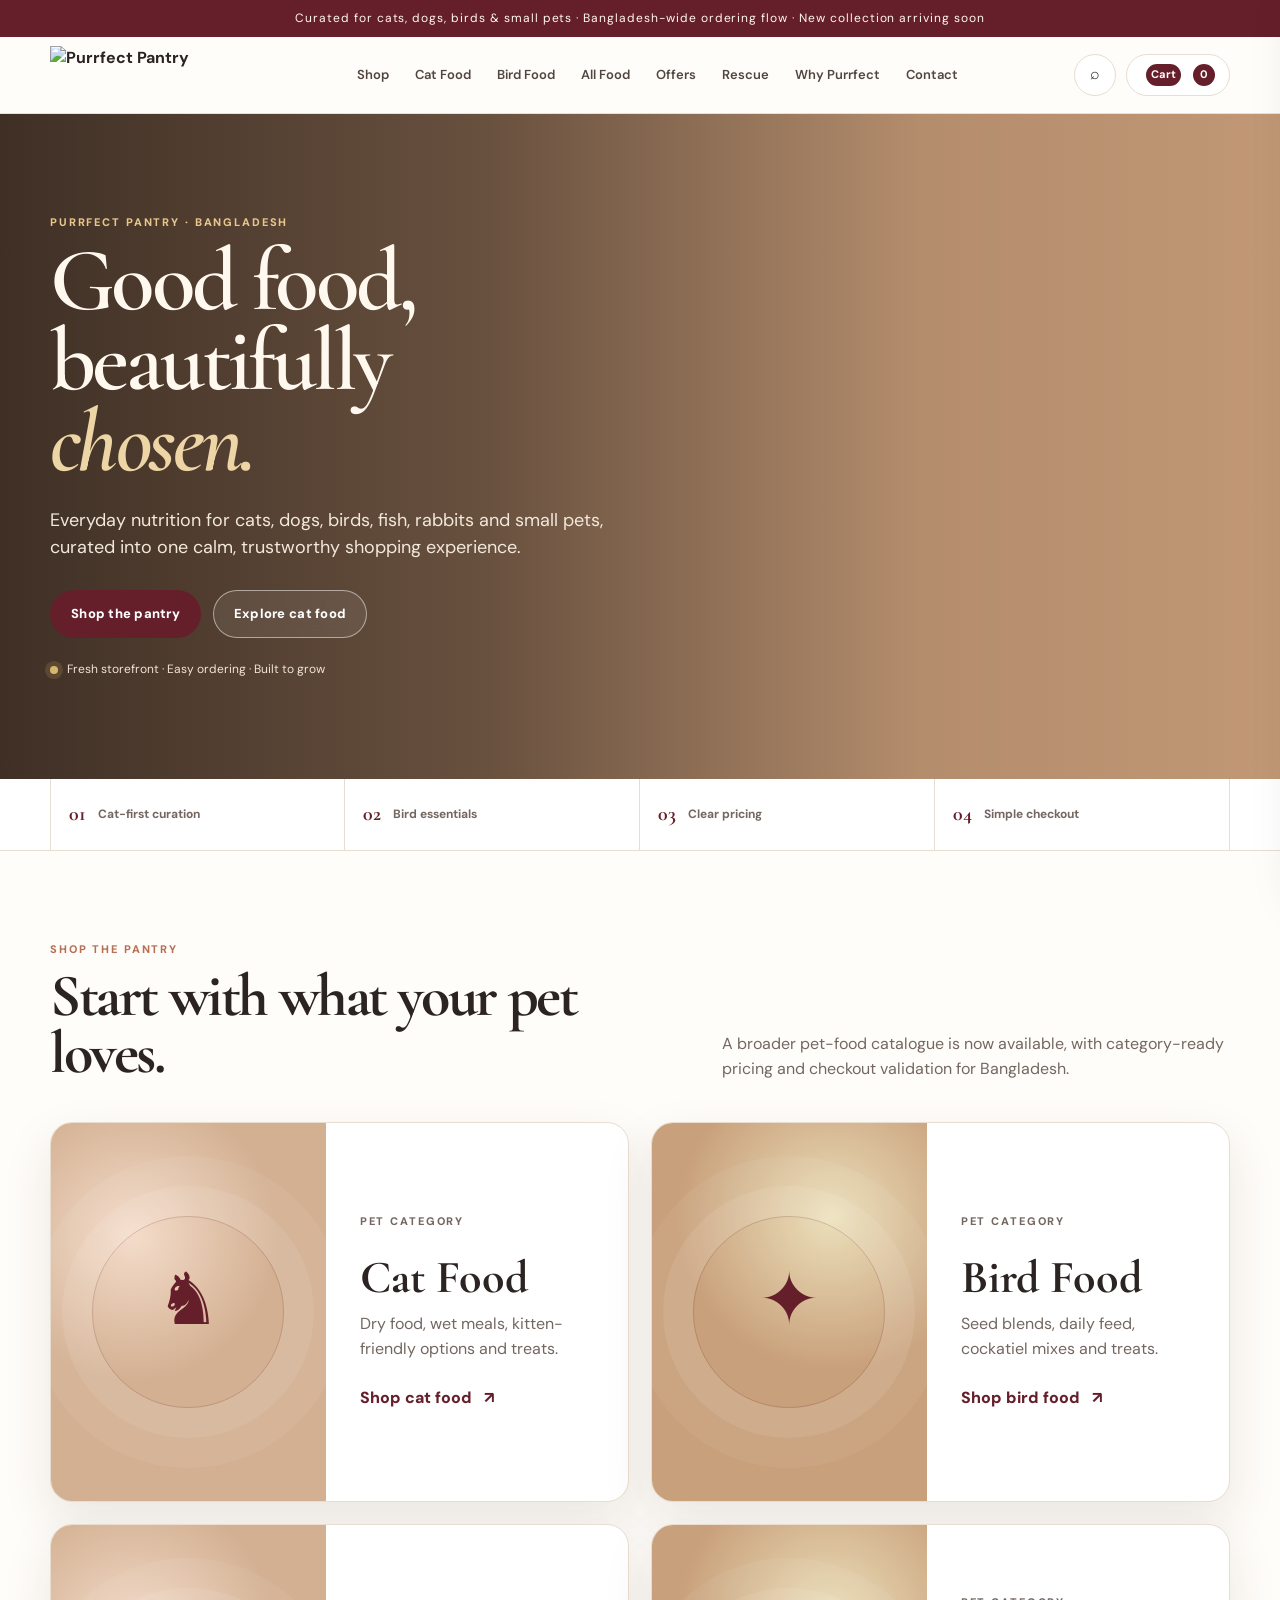
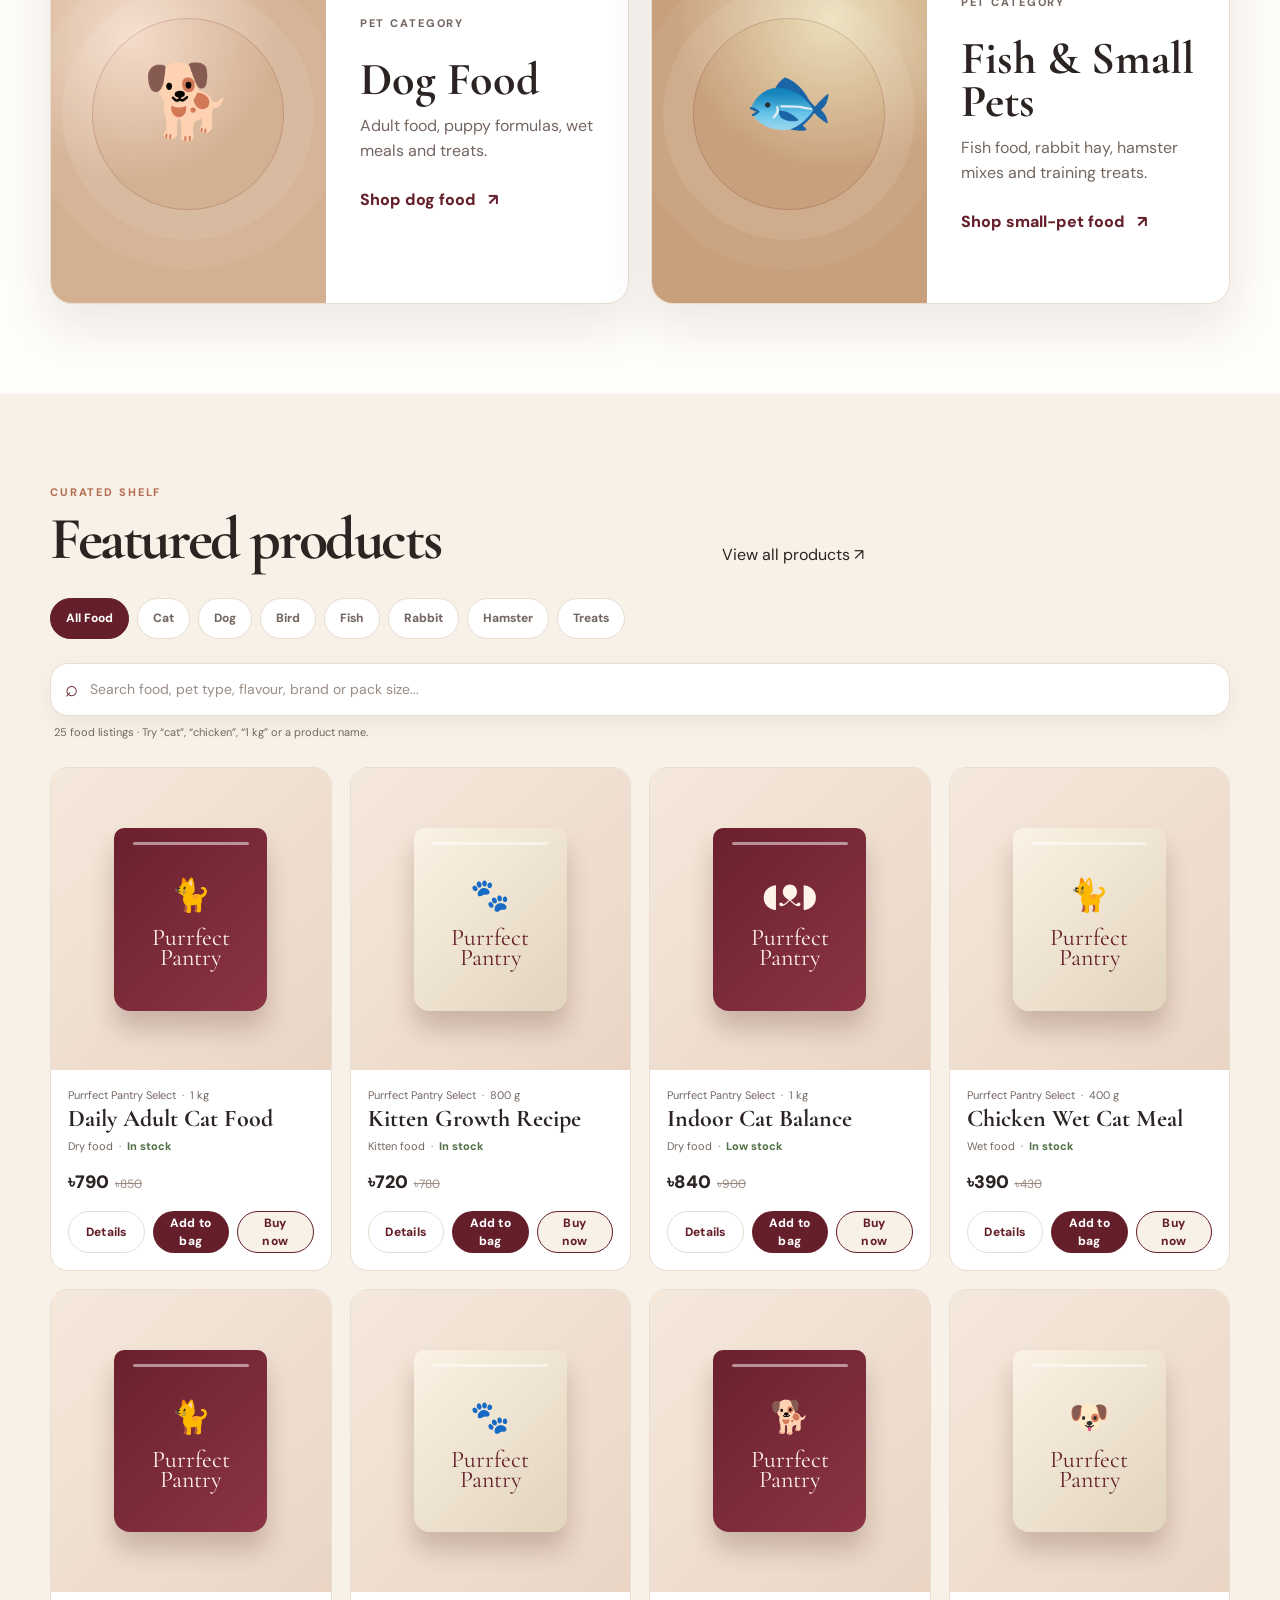
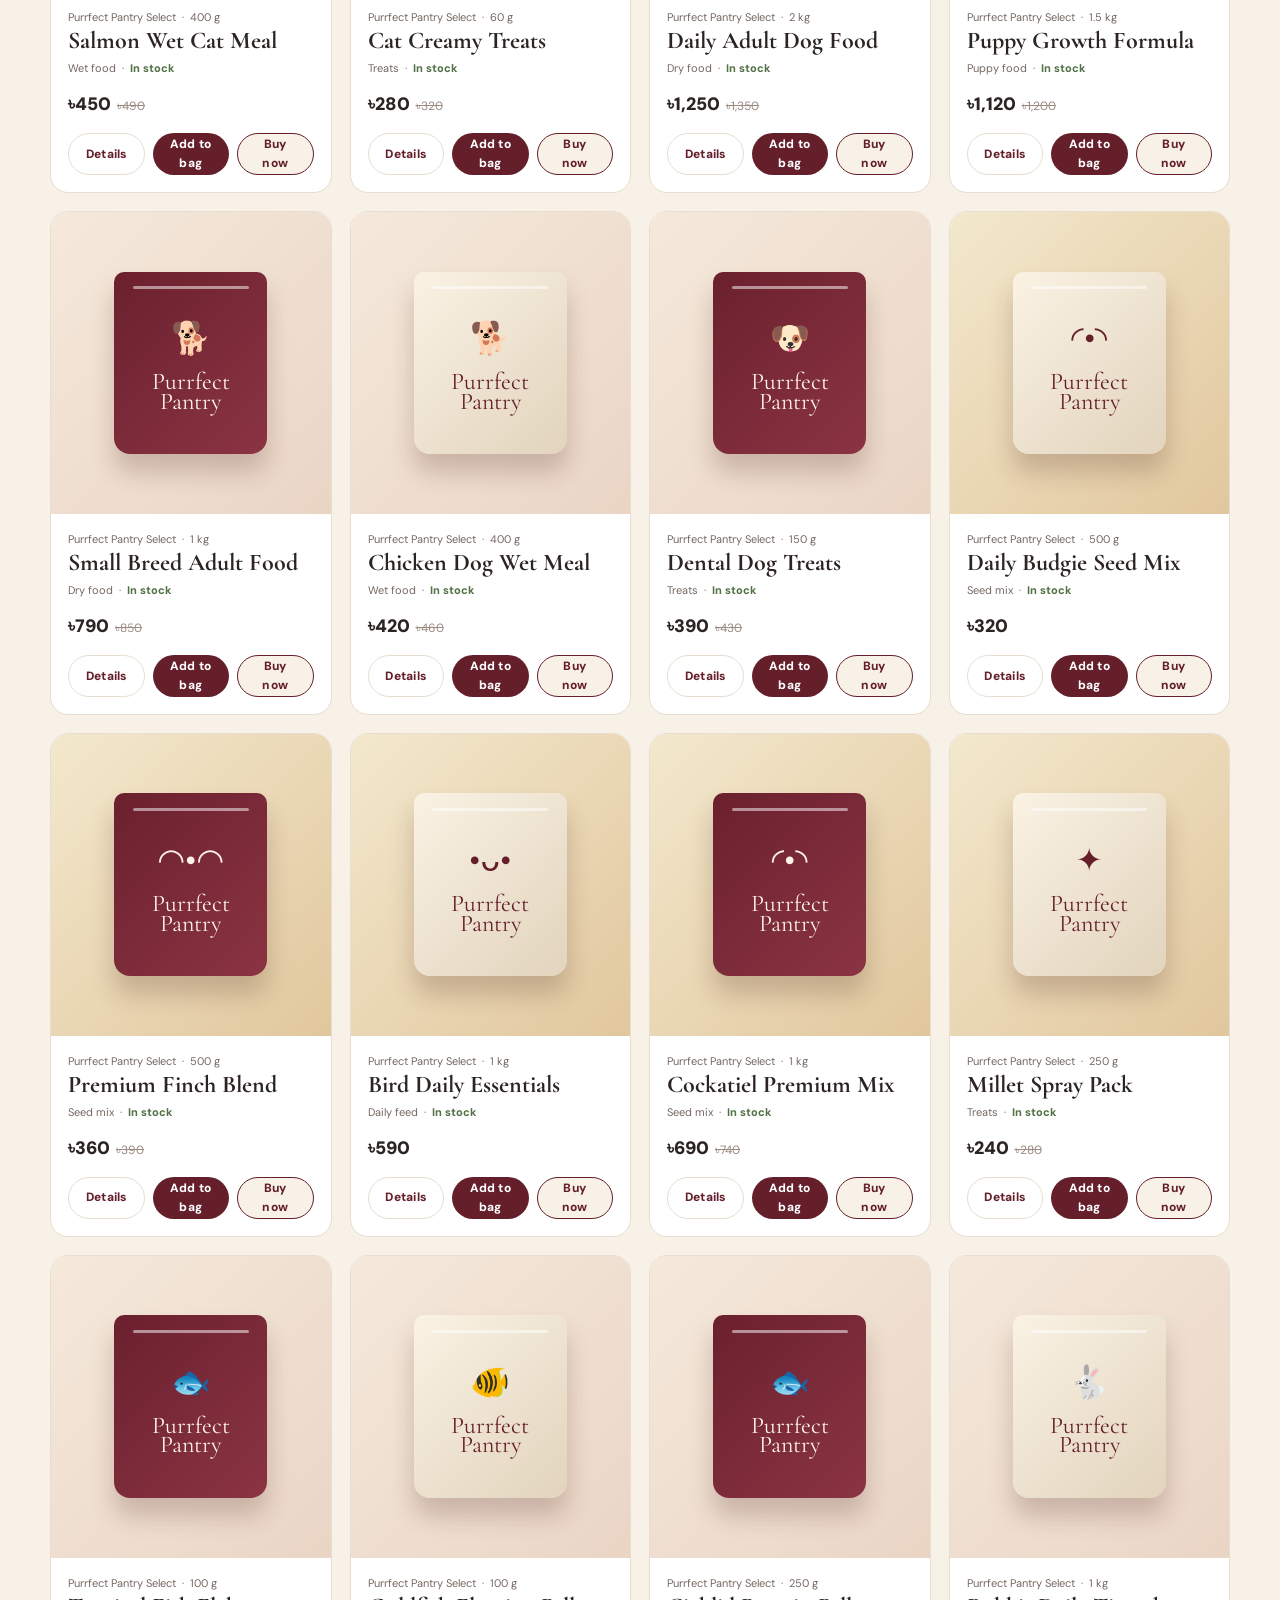
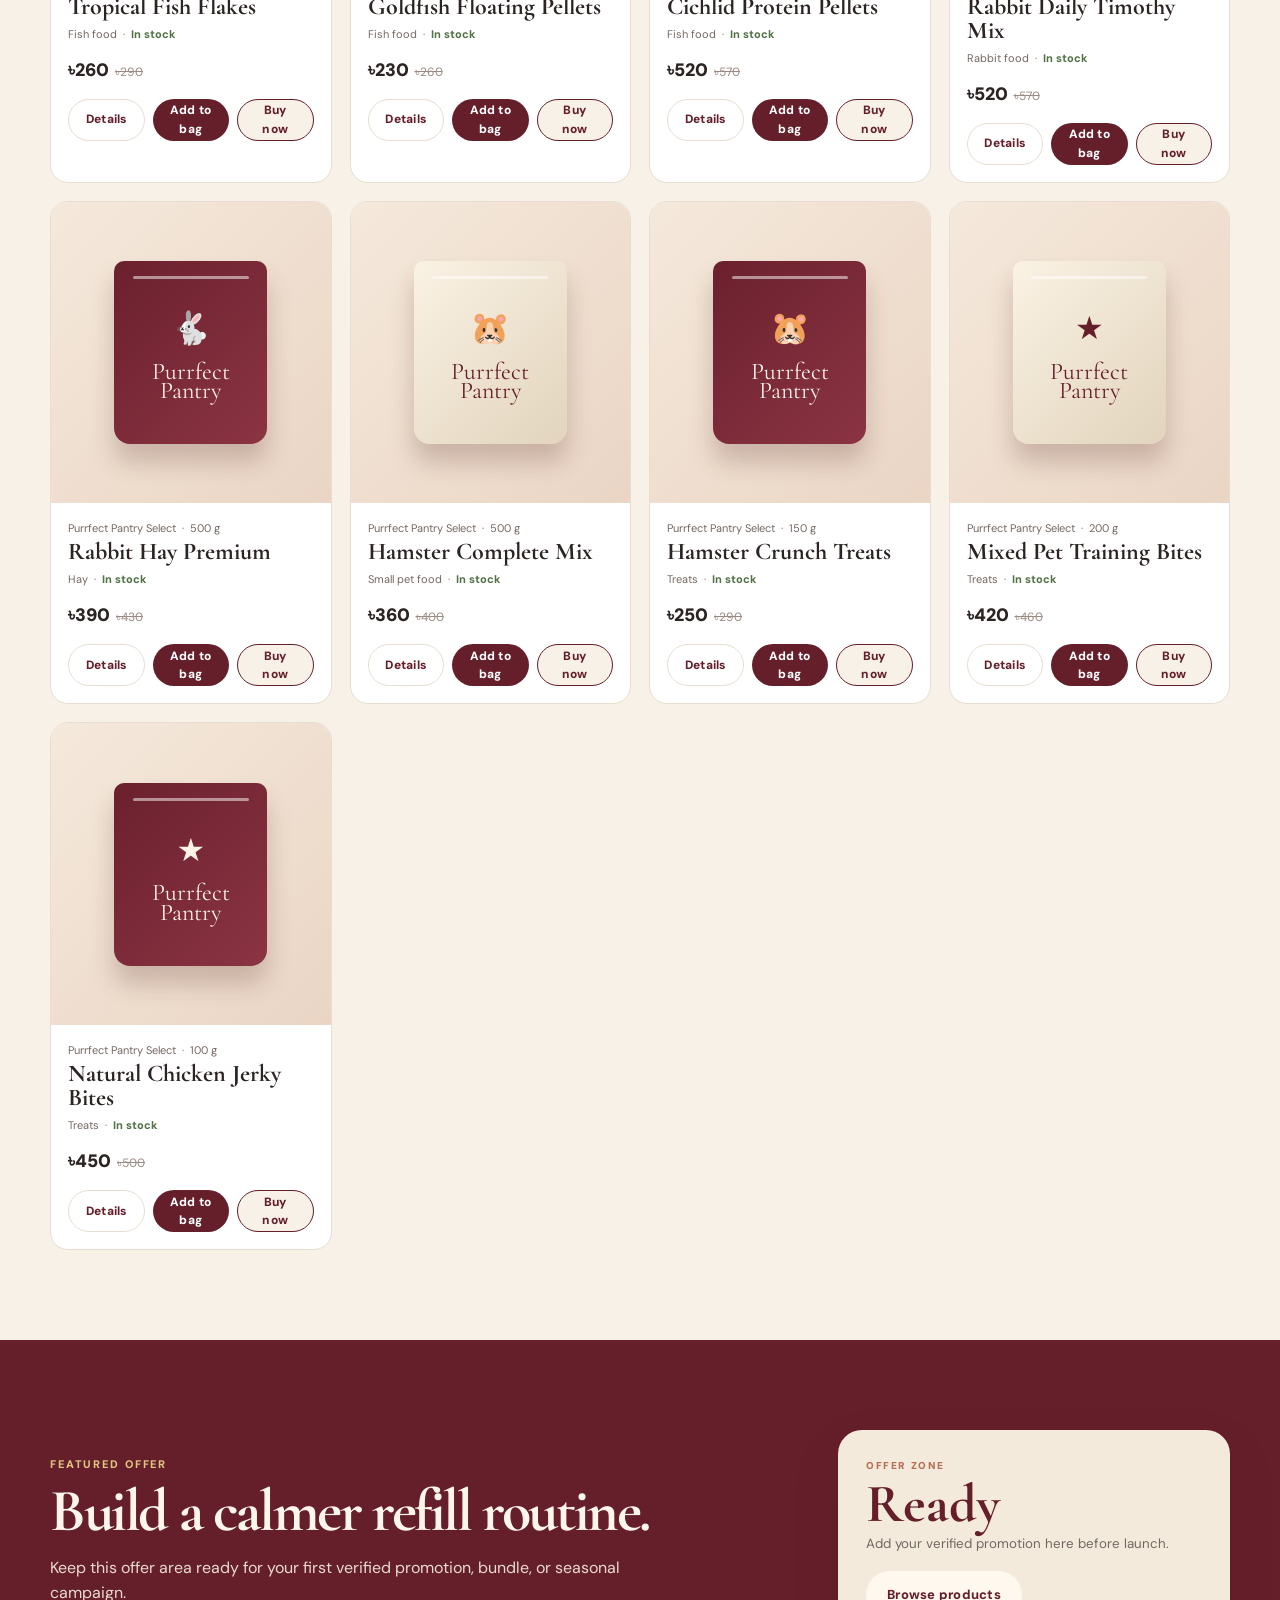
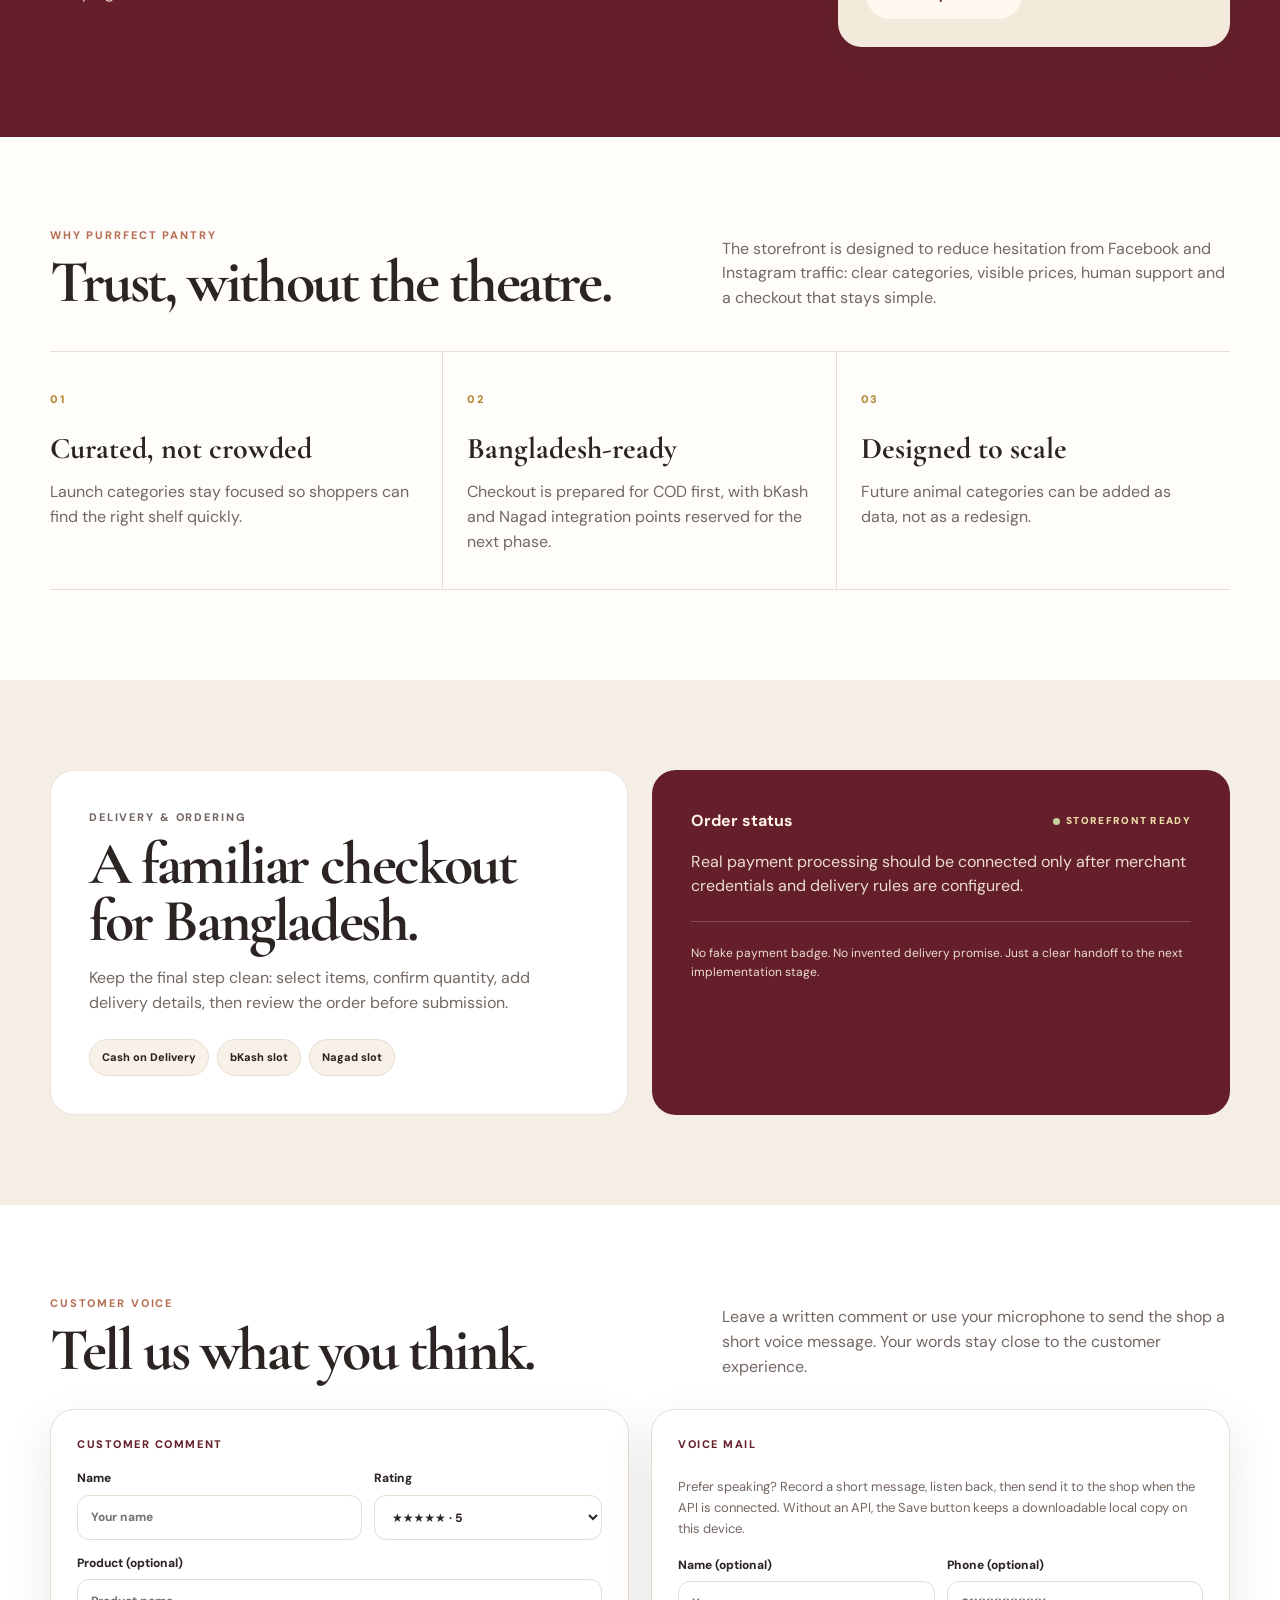
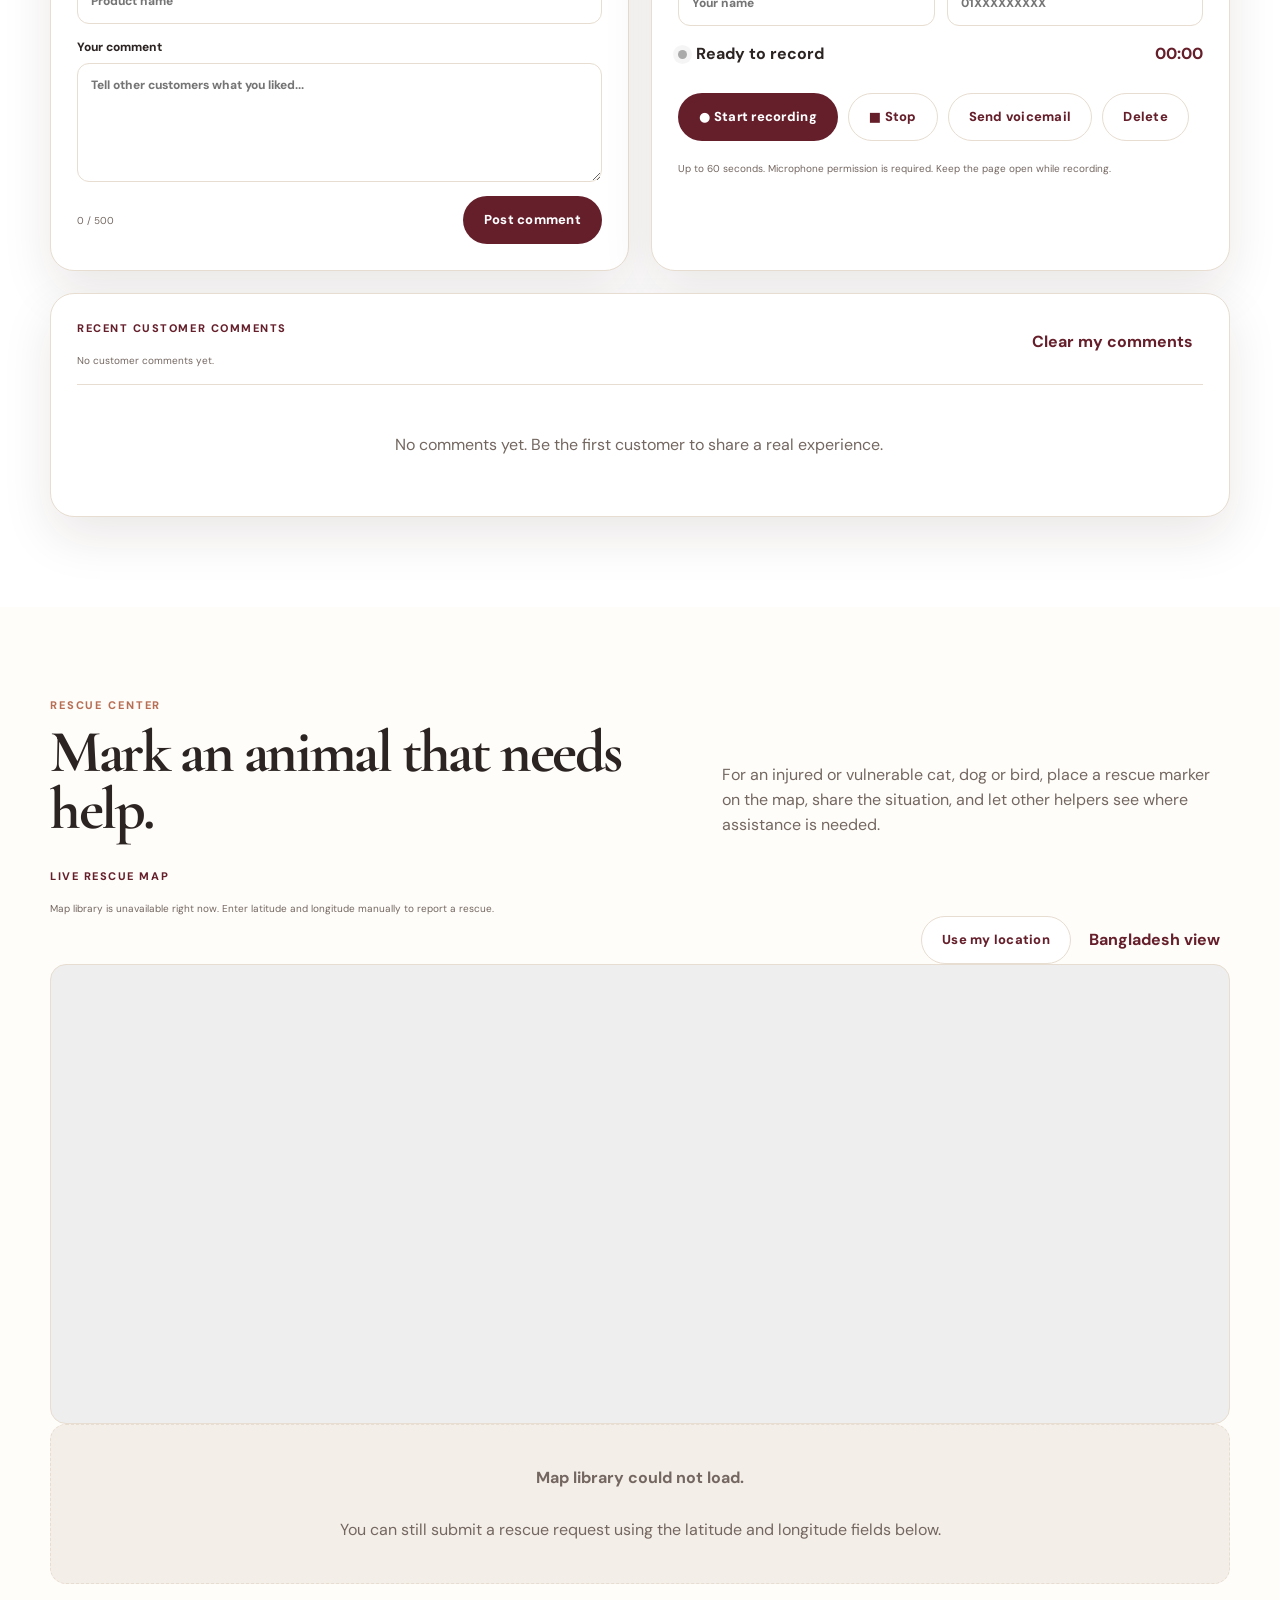
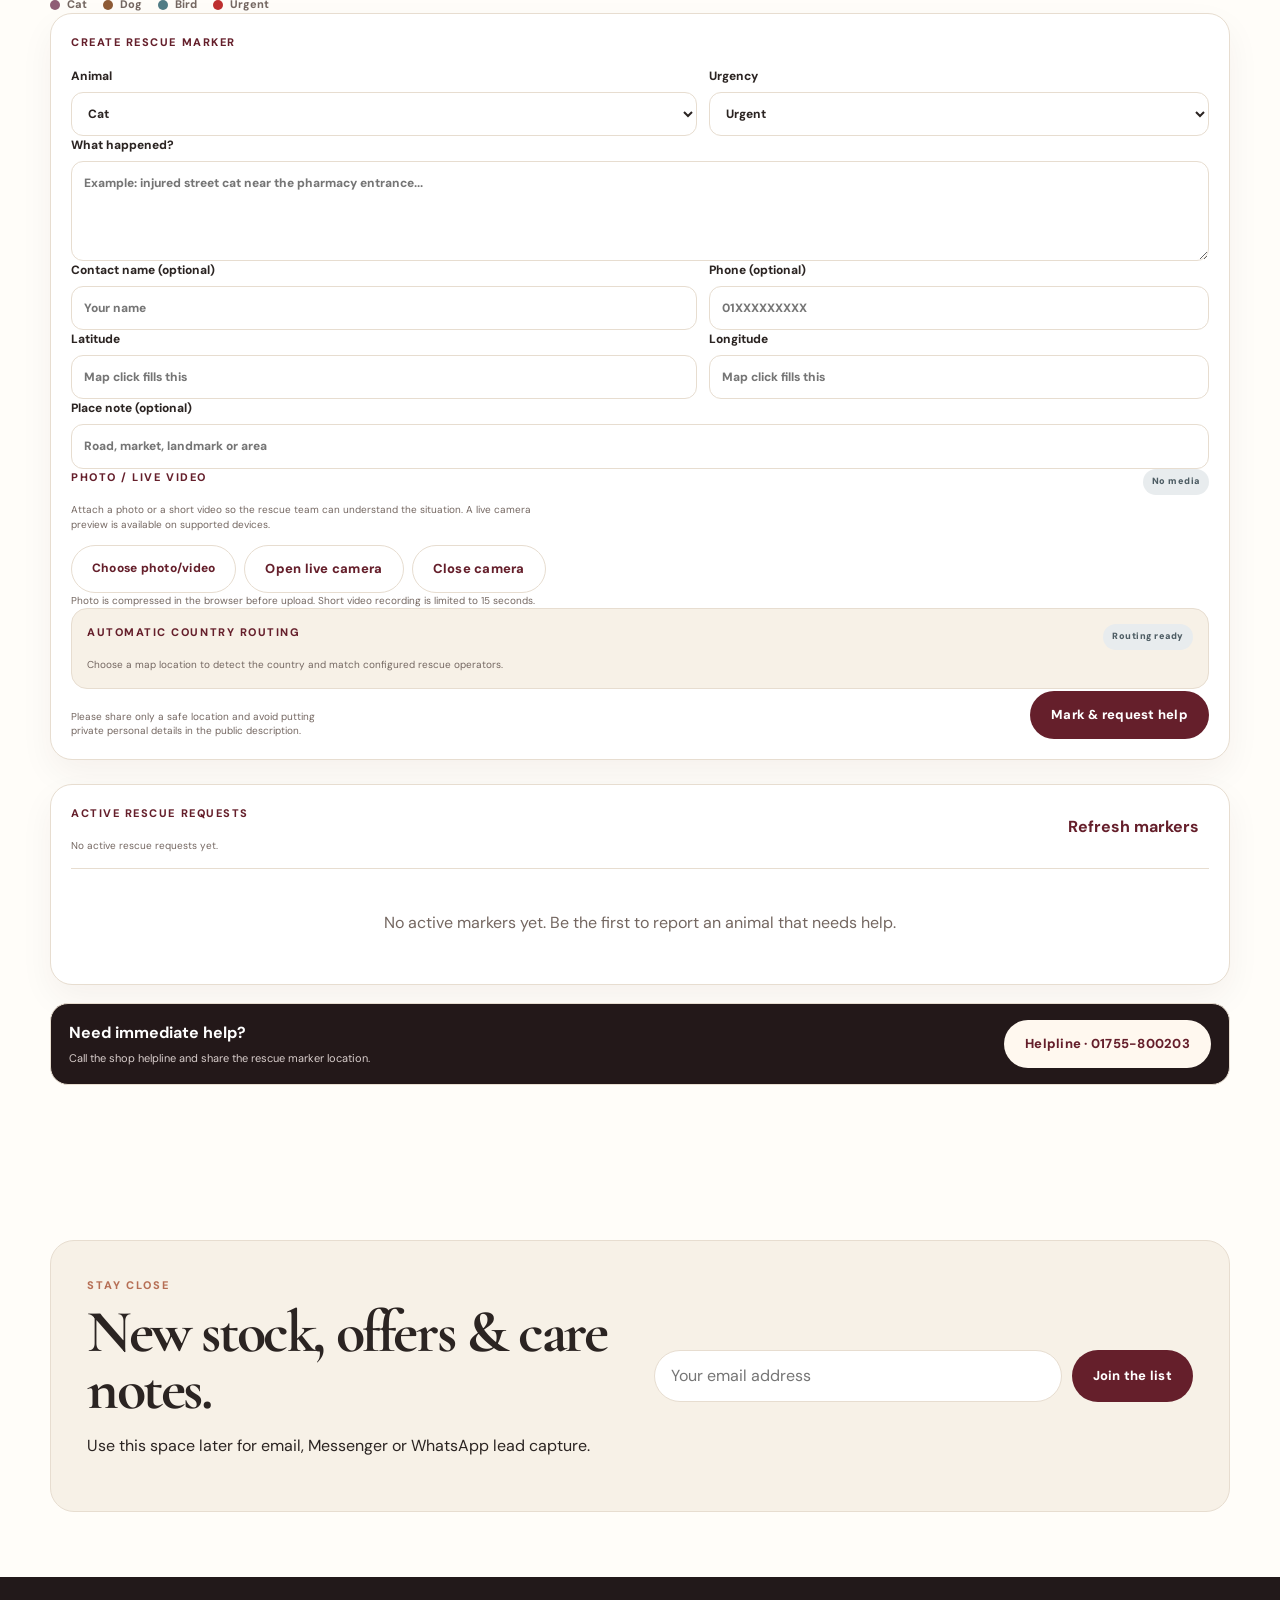
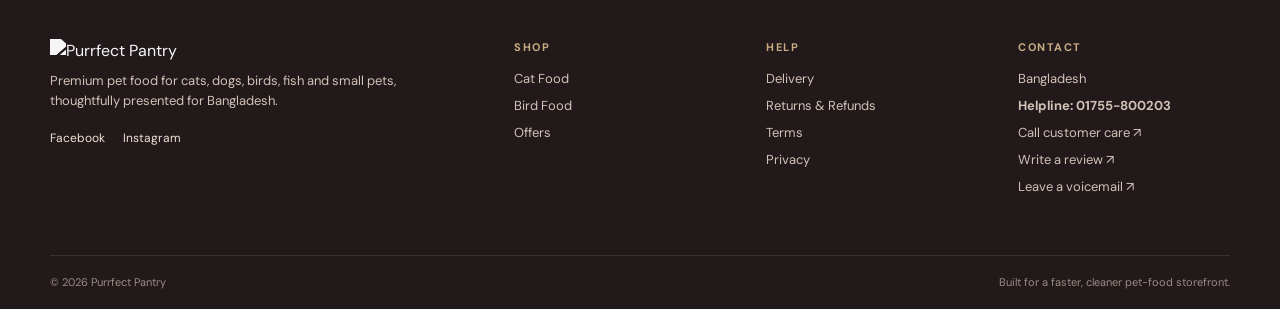
==== index.html @ 7f0b8997 "Add files via upload" ====
<!doctype html>
<html lang="en-BD">
<head>
  <meta charset="utf-8" />
  <meta name="viewport" content="width=device-width, initial-scale=1" />
  <meta name="theme-color" content="#651f2b" />
  <meta name="description" content="Purrfect Pantry is a Bangladesh-focused pet-food store for cats, dogs, birds, fish, rabbits and small pets, built for easy discovery, clear pricing and future product expansion." />
  <meta property="og:title" content="Purrfect Pantry | Premium Pet Food" />
  <meta property="og:description" content="Curated pet food for cats, dogs, birds, fish, rabbits and small pets with a refined, easy-to-shop experience." />
  <meta property="og:type" content="website" />
  <meta property="og:image" content="assets/og-cover.jpg" />
  <meta name="twitter:card" content="summary_large_image" />
  <title>Purrfect Pantry | Premium Pet Food Bangladesh</title>
  <link rel="icon" type="image/png" sizes="256x256" href="assets/logo-mark.png" />
  <link rel="apple-touch-icon" href="assets/logo-mark.png" />
  <link rel="manifest" href="site.webmanifest" />
  <link rel="preconnect" href="https://fonts.googleapis.com" />
  <link rel="preconnect" href="https://fonts.gstatic.com" crossorigin />
  <link href="https://fonts.googleapis.com/css2?family=Cormorant+Garamond:wght@500;600;700&family=DM+Sans:wght@400;500;600;700&display=swap" rel="stylesheet" />
  <link rel="stylesheet" href="styles.css" />
</head>
<body>
  <a class="skip-link" href="#main">Skip to content</a>
  <div class="announcement">Curated for cats, dogs, birds & small pets · Bangladesh-wide ordering flow · New collection arriving soon</div>

  <header class="site-header" id="top">
    <div class="container nav-wrap">
      <button class="icon-btn mobile-menu-btn" aria-label="Open menu" aria-expanded="false">☰</button>
      <a class="brand" href="#top" aria-label="Purrfect Pantry home">
        <picture class="brand-logo">
          <source media="(max-width:720px)" srcset="assets/logo-mark.png" />
          <img src="assets/logo.png" alt="Purrfect Pantry" loading="eager" decoding="async" />
        </picture>
      </a>
      <nav class="main-nav" aria-label="Primary navigation">
        <a href="#shop">Shop</a>
        <a href="#cats">Cat Food</a>
        <a href="#birds">Bird Food</a>
        <a href="#shop">All Food</a>
        <a href="#offers">Offers</a>
        <a href="#rescue">Rescue</a>
        <a href="#why">Why Purrfect</a>
        <a href="#contact">Contact</a>
      </nav>
      <div class="nav-actions">
        <button class="icon-btn" id="searchToggle" type="button" aria-label="Search products">⌕</button>
        <button class="cart-btn" id="cartOpen" type="button" aria-label="Open shopping cart"><span class="cart-label">Cart</span><span id="cartCount" aria-label="Items in cart">0</span></button>
      </div>
    </div>
    <div class="mobile-nav" id="mobileNav" hidden>
      <a href="#shop">Shop</a><a href="#cats">Cat Food</a><a href="#birds">Bird Food</a><a href="#offers">Offers</a><a href="#rescue">Rescue</a><a href="#why">Why Purrfect</a><a href="#contact">Contact</a>
    </div>
    <div class="searchbar" id="searchBar" hidden>
      <div class="container searchbar-inner">
        <input id="searchInput" type="search" placeholder="Search food, brand, weight..." autocomplete="off" />
        <button class="text-btn" id="searchClose">Close</button>
      </div>
    </div>
  </header>

  <main id="main">
    <section class="hero">
      <div class="hero-media" role="img" aria-label="Premium Mediterranean-inspired setting with a cat and bird beside pet food bowls"></div>
      <div class="hero-overlay"></div>
      <div class="container hero-content">
        <p class="eyebrow">Purrfect Pantry · Bangladesh</p>
        <h1>Good food, beautifully<br /><em>chosen.</em></h1>
        <p class="hero-copy">Everyday nutrition for cats, dogs, birds, fish, rabbits and small pets, curated into one calm, trustworthy shopping experience.</p>
        <div class="hero-ctas">
          <a class="btn btn-primary" href="#shop">Shop the pantry</a>
          <a class="btn btn-ghost" href="#cats">Explore cat food</a>
        </div>
        <div class="hero-note"><span class="status-dot"></span> Fresh storefront · Easy ordering · Built to grow</div>
      </div>
    </section>

    <section class="trust-strip">
      <div class="container trust-grid">
        <div><strong>01</strong><span>Cat-first curation</span></div>
        <div><strong>02</strong><span>Bird essentials</span></div>
        <div><strong>03</strong><span>Clear pricing</span></div>
        <div><strong>04</strong><span>Simple checkout</span></div>
      </div>
    </section>

    <section class="section" id="shop">
      <div class="container">
        <div class="section-head">
          <div><p class="eyebrow">Shop the pantry</p><h2>Start with what your pet loves.</h2></div>
          <p class="section-intro">A broader pet-food catalogue is now available, with category-ready pricing and checkout validation for Bangladesh.</p>
        </div>
        <div class="category-grid">
          <article class="category-card cat-card" id="cats">
            <div class="category-art" aria-hidden="true"><span class="art-cat">♞</span></div>
            <div class="category-body"><p class="eyebrow">Pet category</p><h3>Cat Food</h3><p>Dry food, wet meals, kitten-friendly options and treats.</p><button class="arrow-btn filter-cat" data-category="cat">Shop cat food <span>↗</span></button></div>
          </article>
          <article class="category-card bird-card" id="birds">
            <div class="category-art" aria-hidden="true"><span class="art-bird">✦</span></div>
            <div class="category-body"><p class="eyebrow">Pet category</p><h3>Bird Food</h3><p>Seed blends, daily feed, cockatiel mixes and treats.</p><button class="arrow-btn filter-bird" data-category="bird">Shop bird food <span>↗</span></button></div>
          </article>
          <article class="category-card cat-card">
            <div class="category-art" aria-hidden="true"><span class="art-cat">🐕</span></div>
            <div class="category-body"><p class="eyebrow">Pet category</p><h3>Dog Food</h3><p>Adult food, puppy formulas, wet meals and treats.</p><button class="arrow-btn filter-dog">Shop dog food <span>↗</span></button></div>
          </article>
          <article class="category-card bird-card">
            <div class="category-art" aria-hidden="true"><span class="art-bird">🐟</span></div>
            <div class="category-body"><p class="eyebrow">Pet category</p><h3>Fish & Small Pets</h3><p>Fish food, rabbit hay, hamster mixes and training treats.</p><button class="arrow-btn filter-small">Shop small-pet food <span>↗</span></button></div>
          </article>
        </div>
      </div>
    </section>

    <section class="section soft" id="featured">
      <div class="container">
        <div class="section-head compact">
          <div><p class="eyebrow">Curated shelf</p><h2>Featured products</h2></div>
          <a class="text-link" href="#all-products">View all products ↗</a>
        </div>
        <div class="filter-row" id="all-products">
          <button class="filter active" data-filter="all">All Food</button><button class="filter" data-filter="cat">Cat</button><button class="filter" data-filter="dog">Dog</button><button class="filter" data-filter="bird">Bird</button><button class="filter" data-filter="fish">Fish</button><button class="filter" data-filter="rabbit">Rabbit</button><button class="filter" data-filter="hamster">Hamster</button><button class="filter" data-filter="treats">Treats</button>
        </div>
        <div class="catalog-search" role="search" aria-label="Search the food catalogue">
          <label class="catalog-search-box" for="catalogSearchInput">
            <span aria-hidden="true">⌕</span>
            <input id="catalogSearchInput" type="search" placeholder="Search food, pet type, flavour, brand or pack size..." autocomplete="off" aria-controls="productGrid" />
            <button type="button" class="catalog-search-clear" id="catalogSearchClear" aria-label="Clear search" hidden>×</button>
          </label>
          <span class="catalog-search-hint" id="catalogSearchHint">25 food listings · Try “cat”, “chicken”, “1 kg” or a product name.</span>
        </div>
        <div class="product-grid" id="productGrid" aria-live="polite"></div>
        <div class="empty-state" id="emptyState" hidden>No products match that search yet.</div>
      </div>
    </section>

    <section class="section offer" id="offers">
      <div class="container offer-inner">
        <div><p class="eyebrow">Featured offer</p><h2>Build a calmer refill routine.</h2><p>Keep this offer area ready for your first verified promotion, bundle, or seasonal campaign.</p></div>
        <div class="offer-card"><span>Offer zone</span><strong>Ready</strong><small>Add your verified promotion here before launch.</small><a href="#shop" class="btn btn-secondary">Browse products</a></div>
      </div>
    </section>

    <section class="section" id="why">
      <div class="container">
        <div class="section-head"><div><p class="eyebrow">Why Purrfect Pantry</p><h2>Trust, without the theatre.</h2></div><p class="section-intro">The storefront is designed to reduce hesitation from Facebook and Instagram traffic: clear categories, visible prices, human support and a checkout that stays simple.</p></div>
        <div class="benefit-grid">
          <article><span class="benefit-no">01</span><h3>Curated, not crowded</h3><p>Launch categories stay focused so shoppers can find the right shelf quickly.</p></article>
          <article><span class="benefit-no">02</span><h3>Bangladesh-ready</h3><p>Checkout is prepared for COD first, with bKash and Nagad integration points reserved for the next phase.</p></article>
          <article><span class="benefit-no">03</span><h3>Designed to scale</h3><p>Future animal categories can be added as data, not as a redesign.</p></article>
        </div>
      </div>
    </section>

    <section class="section delivery-section">
      <div class="container delivery-grid">
        <div class="delivery-copy"><p class="eyebrow">Delivery & ordering</p><h2>A familiar checkout for Bangladesh.</h2><p>Keep the final step clean: select items, confirm quantity, add delivery details, then review the order before submission.</p><div class="payment-pills"><span>Cash on Delivery</span><span>bKash slot</span><span>Nagad slot</span></div></div>
        <div class="delivery-panel"><div><strong>Order status</strong><span class="live-pill"><i></i> storefront ready</span></div><p>Real payment processing should be connected only after merchant credentials and delivery rules are configured.</p><div class="mini-rule"></div><p class="fine">No fake payment badge. No invented delivery promise. Just a clear handoff to the next implementation stage.</p></div>
      </div>
    </section>

    <section class="section reviews" id="reviews">
      <div class="container">
        <div class="section-head compact">
          <div><p class="eyebrow">Customer voice</p><h2>Tell us what you think.</h2></div>
          <p class="section-intro">Leave a written comment or use your microphone to send the shop a short voice message. Your words stay close to the customer experience.</p>
        </div>
        <div class="reviews-layout customer-voice-grid">
          <div class="review-form-card">
            <div class="card-kicker">Customer comment</div>
            <form id="reviewForm" class="review-form">
              <div class="form-row-two">
                <label>Name<input id="reviewName" name="name" required maxlength="60" autocomplete="name" placeholder="Your name"></label>
                <label>Rating<select id="reviewRating" name="rating" required><option value="5">★★★★★ · 5</option><option value="4">★★★★☆ · 4</option><option value="3">★★★☆☆ · 3</option><option value="2">★★☆☆☆ · 2</option><option value="1">★☆☆☆☆ · 1</option></select></label>
              </div>
              <label>Product (optional)<input id="reviewProduct" name="product" maxlength="80" placeholder="Product name"></label>
              <label>Your comment<textarea id="reviewComment" name="comment" required maxlength="500" rows="5" placeholder="Tell other customers what you liked..."></textarea></label>
              <div class="review-form-foot"><span id="reviewCharCount" class="tiny-note">0 / 500</span><button class="btn btn-primary" type="submit">Post comment</button></div>
            </form>
          </div>

          <div class="voicemail-card customer-voice-record">
            <div class="card-kicker">Voice mail</div>
            <p class="voice-intro">Prefer speaking? Record a short message, listen back, then send it to the shop when the API is connected. Without an API, the Save button keeps a downloadable local copy on this device.</p>
            <div class="voice-fields">
              <label>Name (optional)<input id="voiceName" maxlength="60" autocomplete="name" placeholder="Your name"></label>
              <label>Phone (optional)<input id="voicePhone" inputmode="tel" maxlength="16" autocomplete="tel" placeholder="01XXXXXXXXX"></label>
            </div>
            <div class="voice-status"><span class="voice-dot" id="voiceDot"></span><strong id="voiceStatus">Ready to record</strong><span id="voiceTimer" class="voice-timer">00:00</span></div>
            <div class="voice-actions"><button class="btn btn-primary" id="voiceStart" type="button">● Start recording</button><button class="btn outline" id="voiceStop" type="button" disabled>■ Stop</button><button class="btn outline" id="voiceSend" type="button" disabled>Save voicemail</button><button class="btn outline" id="voiceDelete" type="button" disabled>Delete</button></div>
            <audio id="voicePlayback" controls hidden></audio>
            <p id="voiceNote" class="tiny-note">Up to 60 seconds. Microphone permission is required. Keep the page open while recording.</p>
          </div>

          <div class="review-list-card customer-voice-recent">
            <div class="list-head"><div><div class="card-kicker">Recent customer comments</div><p id="reviewSummary" class="tiny-note">No customer reviews yet.</p></div><button class="text-btn" id="clearMyReviews" type="button">Clear my comments</button></div>
            <div id="reviewList" class="review-list" aria-live="polite"></div>
          </div>
        </div>
      </div>
    </section>

    <section class="section rescue-section" id="rescue">
      <div class="container">
        <div class="section-head compact">
          <div><p class="eyebrow">Rescue center</p><h2>Mark an animal that needs help.</h2></div>
          <p class="section-intro">For an injured or vulnerable cat, dog or bird, place a rescue marker on the map, share the situation, and let other helpers see where assistance is needed.</p>
        </div>
        <div class="rescue-layout">
          <div class="rescue-map-card">
            <div class="map-toolbar">
              <div><div class="card-kicker">Live rescue map</div><p id="rescueMapHint" class="tiny-note">Click the map to place a marker, or use your device location.</p></div>
              <div class="map-actions"><button class="btn outline" id="rescueLocate" type="button">Use my location</button><button class="text-btn" id="rescueResetMap" type="button">Bangladesh view</button></div>
            </div>
            <div id="rescueMap" class="rescue-map" aria-label="Rescue map for cat, dog and bird help requests"></div>
            <div id="rescueMapFallback" class="rescue-map-fallback" hidden>
              <strong>Map library could not load.</strong>
              <span>You can still submit a rescue request using the latitude and longitude fields below.</span>
            </div>
            <div class="rescue-legend"><span><i class="legend-dot cat"></i>Cat</span><span><i class="legend-dot dog"></i>Dog</span><span><i class="legend-dot bird"></i>Bird</span><span><i class="legend-dot urgent"></i>Urgent</span></div>
          </div>

          <div class="rescue-form-card">
            <div class="card-kicker">Create rescue marker</div>
            <form id="rescueForm" class="rescue-form">
              <div class="form-row-two">
                <label>Animal<select id="rescueAnimal" name="animal" required><option value="cat">Cat</option><option value="dog">Dog</option><option value="bird">Bird</option></select></label>
                <label>Urgency<select id="rescueUrgency" name="urgency" required><option value="urgent">Urgent</option><option value="high">High</option><option value="normal">Needs help</option></select></label>
              </div>
              <label>What happened?<textarea id="rescueDescription" name="description" required maxlength="500" rows="4" placeholder="Example: injured street cat near the pharmacy entrance..."></textarea></label>
              <div class="form-row-two">
                <label>Contact name (optional)<input id="rescueName" name="name" maxlength="60" autocomplete="name" placeholder="Your name"></label>
                <label>Phone (optional)<input id="rescuePhone" name="phone" inputmode="tel" maxlength="16" autocomplete="tel" placeholder="01XXXXXXXXX"></label>
              </div>
              <div class="form-row-two">
                <label>Latitude<input id="rescueLat" name="lat" type="number" step="any" min="-90" max="90" placeholder="Map click fills this"></label>
                <label>Longitude<input id="rescueLng" name="lng" type="number" step="any" min="-180" max="180" placeholder="Map click fills this"></label>
              </div>
              <label>Place note (optional)<input id="rescuePlace" name="place" maxlength="120" placeholder="Road, market, landmark or area"></label>

              <div class="rescue-media-box">
                <div class="rescue-media-head"><div><div class="card-kicker">Photo / live video</div><p class="tiny-note">Attach a photo or a short video so the rescue team can understand the situation. A live camera preview is available on supported devices.</p></div><span id="rescueMediaState" class="media-badge">No media</span></div>
                <div class="rescue-media-actions"><label class="btn outline media-file-label" for="rescueMediaInput">Choose photo/video</label><input id="rescueMediaInput" name="media" type="file" accept="image/*,video/*" capture="environment" hidden><button class="btn outline" id="rescueCameraOpen" type="button">Open live camera</button><button class="btn outline" id="rescueCameraClose" type="button" hidden>Close camera</button></div>
                <div id="rescueLiveCamera" class="rescue-live-camera" hidden><video id="rescueCameraPreview" autoplay playsinline muted></video><div class="live-camera-actions"><button class="btn btn-primary" id="rescueTakePhoto" type="button">Take photo</button><button class="btn outline" id="rescueRecordVideo" type="button">Record video</button><button class="btn outline" id="rescueStopVideo" type="button" disabled>Stop recording</button></div></div>
                <div id="rescueMediaPreview" class="rescue-media-preview" hidden></div>
                <p id="rescueMediaHint" class="tiny-note">Photo is compressed in the browser before upload. Short video recording is limited to 15 seconds.</p>
              </div>

              <div class="rescue-route-card"><div><div class="card-kicker">Automatic country routing</div><p id="rescueCountryStatus" class="tiny-note">Choose a map location to detect the country and match configured rescue operators.</p></div><span id="rescueOperatorStatus" class="route-badge">Routing ready</span></div>

              <div class="rescue-submit-row"><span class="tiny-note">Please share only a safe location and avoid putting private personal details in the public description.</span><button class="btn btn-primary" type="submit">Mark & request help</button></div>
              <p id="rescueFormStatus" class="tiny-note" aria-live="polite"></p>
            </form>
          </div>
        </div>

        <div class="rescue-list-card">
          <div class="list-head"><div><div class="card-kicker">Active rescue requests</div><p id="rescueSummary" class="tiny-note">No active rescue requests yet.</p></div><button class="text-btn" id="refreshRescues" type="button">Refresh markers</button></div>
          <div id="rescueList" class="rescue-list" aria-live="polite"></div>
        </div>

        <div class="rescue-help-strip">
          <div><strong>Need immediate help?</strong><span>Call the shop helpline and share the rescue marker location.</span></div>
          <a class="btn btn-secondary" href="tel:+8801755800203">Helpline · 01755-800203</a>
        </div>
      </div>
    </section>

    <section class="section newsletter" id="contact">
      <div class="container newsletter-inner"><div><p class="eyebrow">Stay close</p><h2>New stock, offers & care notes.</h2><p>Use this space later for email, Messenger or WhatsApp lead capture.</p></div><form id="newsletterForm"><input type="email" required placeholder="Your email address" aria-label="Email address"><button class="btn btn-primary" type="submit">Join the list</button></form></div>
    </section>
  </main>

  <footer class="site-footer">
    <div class="container footer-grid">
      <div class="footer-brand"><img src="assets/logo.png" alt="Purrfect Pantry"><p>Premium pet food for cats, dogs, birds, fish and small pets, thoughtfully presented for Bangladesh.</p><div class="social-links"><a href="#" aria-label="Facebook">Facebook</a><a href="#" aria-label="Instagram">Instagram</a></div></div>
      <div><h4>Shop</h4><a href="#cats">Cat Food</a><a href="#birds">Bird Food</a><a href="#offers">Offers</a></div>
      <div><h4>Help</h4><a href="delivery.html">Delivery</a><a href="returns.html">Returns & Refunds</a><a href="terms.html">Terms</a><a href="privacy.html">Privacy</a></div>
      <div><h4>Contact</h4><p>Bangladesh</p><p><strong>Helpline: <a href="tel:+8801755800203">01755-800203</a></strong></p><a href="tel:+8801755800203">Call customer care ↗</a><a href="#reviews">Write a review ↗</a><a href="#reviews" data-open-voicemail>Leave a voicemail ↗</a></div>
    </div>
    <div class="container footer-bottom"><span>© <span id="year"></span> Purrfect Pantry</span><span>Built for a faster, cleaner pet-food storefront.</span></div>
  </footer>

  <aside class="cart-drawer" id="cartDrawer" aria-hidden="true">
    <div class="drawer-head"><div><p class="eyebrow">Shopping cart</p><h2>Your cart</h2><p class="cart-subline" id="cartSubline">0 items</p></div><button class="icon-btn" id="cartClose" aria-label="Close cart">×</button></div>
    <div class="cart-items" id="cartItems"></div>
    <div class="drawer-foot"><div class="total-row"><span>Subtotal</span><strong id="cartSubtotal">৳0</strong></div><button class="btn btn-primary btn-block" id="checkoutOpen">Proceed to checkout</button><button class="text-btn btn-block" id="clearCart">Clear cart</button></div>
  </aside>
  <div class="scrim" id="scrim" hidden></div>

  <dialog class="modal" id="productModal"><button class="icon-btn modal-close" id="productModalClose" aria-label="Close product">×</button><div id="productModalBody"></div></dialog>
  <dialog class="modal checkout-modal" id="checkoutModal"><button class="icon-btn modal-close" id="checkoutClose" aria-label="Close checkout">×</button><div class="checkout-grid"><div><p class="eyebrow">Mobile verification</p><h2>Confirm your order</h2><p class="muted">Enter your delivery details first. A six-digit OTP is requested only after your Bangladesh mobile number is validated.</p><div id="checkoutStage"><form id="checkoutForm"><label>Full name<input required name="name" autocomplete="name"></label><label>Mobile number<input required name="phone" inputmode="tel" autocomplete="tel" placeholder="01XXXXXXXXX"></label><label>Delivery address<textarea required name="address" rows="4" autocomplete="street-address"></textarea></label><label>Payment preference<select name="payment"><option>Cash on Delivery</option><option>bKash</option><option>Nagad</option></select></label><button class="btn btn-primary btn-block" type="submit">Send OTP</button></form></div><div id="otpStage" hidden><div class="otp-card"><p class="eyebrow">OTP sent</p><h3>Verify your mobile</h3><p class="muted">Enter the six-digit code sent by your configured SMS provider.</p><label>6-digit OTP<input id="otpInput" inputmode="numeric" maxlength="6" autocomplete="one-time-code" placeholder="123456"></label><button class="btn btn-primary btn-block" id="verifyOtpBtn" type="button">Verify & place order</button><button class="text-btn btn-block" id="resendOtpBtn" type="button">Resend OTP</button><p class="tiny-note">SMS provider settings remain blank until you connect your provider.</p></div></div></div><div class="checkout-summary"><p class="eyebrow">Cart</p><div id="checkoutSummary"></div><div class="total-row"><span>Total</span><strong id="checkoutTotal">৳0</strong></div></div></div></dialog>
  <div class="toast" id="toast" role="status" aria-live="polite"></div>

  <script>window.PANTRY_API_BASE="";</script>
  <script src="script.js" defer></script>
</body>
</html>
---- styles.css ----
:root{--burgundy:#651f2b;--burgundy-2:#8d3442;--cream:#f7f1e7;--paper:#fffdf9;--terracotta:#b66f55;--gold:#b28a3b;--ink:#2b2422;--muted:#746761;--line:#e7ddd0;--shadow:0 20px 50px rgba(54,32,23,.10);--radius:22px;--serif:'Cormorant Garamond',Georgia,serif;--sans:'DM Sans',system-ui,sans-serif}
*{box-sizing:border-box}html{scroll-behavior:smooth}body{margin:0;color:var(--ink);background:var(--paper);font-family:var(--sans);line-height:1.55}a{color:inherit;text-decoration:none}button,input,textarea,select{font:inherit}button{cursor:pointer}.container{width:min(1180px,calc(100% - 40px));margin-inline:auto}.announcement{background:var(--burgundy);color:#fff8ef;text-align:center;padding:9px 16px;font-size:12px;letter-spacing:.08em}.site-header{position:sticky;top:0;z-index:30;background:rgba(255,253,249,.94);backdrop-filter:blur(18px);border-bottom:1px solid rgba(231,221,208,.85)}.nav-wrap{display:grid;grid-template-columns:190px 1fr auto;align-items:center;min-height:76px;gap:24px}.brand-logo{display:flex;align-items:center;justify-content:center;width:168px;height:58px}.brand-logo img{display:block;width:100%;height:100%;object-fit:contain;object-position:center}.brand-logo img[src$="logo-mark.png"]{width:48px;height:48px}.main-nav{display:flex;justify-content:center;gap:26px;font-size:13px;font-weight:600;color:#514540}.main-nav a,.footer-grid a{transition:color .2s ease}.main-nav a:hover,.footer-grid a:hover{color:var(--burgundy)}.nav-actions{display:flex;align-items:center;gap:10px}.icon-btn,.cart-btn{border:1px solid var(--line);background:#fff;border-radius:999px;height:42px;min-width:42px;padding:0 14px;color:var(--ink)}.icon-btn{padding:0 13px}.cart-btn{font-weight:700;display:inline-flex;align-items:center;gap:7px}.cart-label{line-height:1}.cart-btn span{display:inline-grid;place-items:center;min-width:22px;height:22px;padding:0 5px;margin-left:5px;background:var(--burgundy);color:white;border-radius:999px;font-size:11px}.mobile-menu-btn,.mobile-nav{display:none}.mobile-nav[hidden]{display:none!important}.searchbar{background:#fff;border-bottom:1px solid var(--line)}.searchbar-inner{display:flex;gap:12px;padding:12px 0}.searchbar input{flex:1;border:1px solid var(--line);border-radius:14px;padding:13px 16px;outline:none}.text-btn{border:0;background:transparent;color:var(--burgundy);font-weight:700;padding:10px}.hero{position:relative;min-height:650px;display:grid;align-items:center;overflow:hidden;background:#c89d79}.hero-media{position:absolute;inset:0;background-image:url('assets/hero.jpg');background-size:cover;background-position:center right;transform:scale(1.01)}.hero-overlay{position:absolute;inset:0;background:linear-gradient(90deg,rgba(35,25,20,.83) 0%,rgba(35,25,20,.58) 38%,rgba(35,25,20,.12) 72%,rgba(35,25,20,.04) 100%)}.hero-content{position:relative;z-index:2;color:#fff8ef;padding:100px 0}.eyebrow{font-size:11px;text-transform:uppercase;letter-spacing:.17em;font-weight:800;color:var(--terracotta);margin:0 0 10px}.hero .eyebrow{color:#e8c68d}.hero h1{font-family:var(--serif);font-size:clamp(56px,7vw,92px);line-height:.9;font-weight:600;letter-spacing:-.04em;margin:0 0 24px;max-width:720px}.hero h1 em{color:#edd5a6;font-style:italic}.hero-copy{font-size:18px;max-width:560px;color:#f2e8db;margin:0 0 28px}.hero-ctas{display:flex;flex-wrap:wrap;gap:12px}.btn{display:inline-flex;align-items:center;justify-content:center;min-height:48px;padding:0 20px;border-radius:999px;border:1px solid transparent;font-weight:800;font-size:13px;letter-spacing:.02em}.btn-primary{background:var(--burgundy);color:white}.btn-primary:hover{background:#551923}.btn-secondary{background:#fff8ef;color:var(--burgundy)}.btn-ghost{border-color:rgba(255,255,255,.5);color:white;background:rgba(255,255,255,.08);backdrop-filter:blur(10px)}.btn-block{width:100%}.hero-note{display:flex;align-items:center;gap:9px;margin-top:22px;font-size:12px;color:#f0e4d6}.status-dot{width:8px;height:8px;border-radius:50%;background:#d7b76d;box-shadow:0 0 0 5px rgba(215,183,109,.16)}.trust-strip{background:#fff;border-bottom:1px solid var(--line)}.trust-grid{display:grid;grid-template-columns:repeat(4,1fr)}.trust-grid div{padding:20px 18px;border-right:1px solid var(--line);display:flex;gap:12px;align-items:center}.trust-grid div:first-child{border-left:1px solid var(--line)}.trust-grid strong{font-family:var(--serif);color:var(--burgundy);font-size:20px}.trust-grid span{font-size:12px;color:var(--muted);font-weight:700}.section{padding:90px 0}.section.soft{background:var(--cream)}.section-head{display:grid;grid-template-columns:1.1fr .9fr;gap:50px;align-items:end;margin-bottom:40px}.section-head.compact{margin-bottom:30px}.section h2,.drawer-head h2,.checkout-modal h2{font-family:var(--serif);font-size:clamp(40px,5vw,60px);line-height:.95;letter-spacing:-.04em;margin:0}.section-intro,.muted{color:var(--muted);max-width:520px;margin:0}.category-grid{display:grid;grid-template-columns:repeat(2,1fr);gap:22px}.category-card{overflow:hidden;border:1px solid var(--line);border-radius:var(--radius);background:#fff;box-shadow:var(--shadow);display:grid;grid-template-columns:1fr 1.1fr;min-height:380px}.category-art{min-height:100%;display:grid;place-items:center;position:relative;overflow:hidden}.cat-card .category-art{background:radial-gradient(circle at 30% 30%,#f4dcca,transparent 44%),#d3b092}.bird-card .category-art{background:radial-gradient(circle at 65% 25%,#ebdfba,transparent 46%),#c8a07b}.category-art:after{content:'';position:absolute;width:190px;height:190px;border-radius:50%;border:1px solid rgba(101,31,43,.18);box-shadow:0 0 0 30px rgba(255,255,255,.08),0 0 0 60px rgba(255,255,255,.05)}.art-cat,.art-bird{position:relative;z-index:2;font-size:72px;color:var(--burgundy);font-family:var(--serif);transform:translateY(-10px)}.category-body{padding:36px 34px;display:flex;flex-direction:column;justify-content:center}.category-body h3{font-family:var(--serif);font-size:46px;line-height:.95;margin:2px 0 12px}.category-body p{color:var(--muted);margin:0 0 24px}.arrow-btn{border:0;background:transparent;color:var(--burgundy);padding:0;text-align:left;font-weight:800;align-self:flex-start}.arrow-btn span{margin-left:8px}.catalog-search{display:grid;gap:8px;margin:18px 0 26px}.catalog-search-box{display:flex;align-items:center;gap:12px;border:1px solid var(--line);background:#fff;border-radius:18px;padding:0 14px;box-shadow:0 8px 24px rgba(35,22,17,.05)}.catalog-search-box>span{font-size:22px;color:var(--burgundy)}.catalog-search-box input{flex:1;min-width:0;border:0;outline:0;background:transparent;padding:15px 0;font-size:14px;color:var(--ink)}.catalog-search-box input::placeholder{color:#9b8d84}.catalog-search-clear{border:0;background:var(--cream);color:var(--burgundy);width:30px;height:30px;border-radius:999px;font-size:20px;line-height:1}.catalog-search-hint{font-size:11px;color:var(--muted);padding-left:4px}.filter-row{display:flex;gap:8px;flex-wrap:wrap;margin-bottom:24px}.filter{border:1px solid var(--line);background:#fff;border-radius:999px;padding:10px 15px;font-size:12px;font-weight:800;color:var(--muted)}.filter.active{background:var(--burgundy);color:#fff;border-color:var(--burgundy)}.product-grid{display:grid;grid-template-columns:repeat(4,1fr);gap:18px}.product-card{border:1px solid var(--line);background:#fff;border-radius:18px;overflow:hidden;display:flex;flex-direction:column;min-width:0}.product-media{aspect-ratio:1/1.08;background:linear-gradient(135deg,#f5e9db,#ead5c5);position:relative;display:grid;place-items:center;padding:24px}.product-media.bird{background:linear-gradient(135deg,#f3e8cd,#e1c79d)}.pack{width:66%;height:72%;border-radius:10px 10px 16px 16px;background:linear-gradient(135deg,#6b202e,#8b3443);box-shadow:0 18px 25px rgba(71,32,27,.22);position:relative;display:flex;align-items:center;justify-content:center;color:#fff4e7;text-align:center;padding:18px}.pack.cream{background:linear-gradient(135deg,#faf2e4,#e2d4bd);color:var(--burgundy)}.pack:before{content:'';position:absolute;left:12%;right:12%;top:8%;height:3px;background:rgba(255,255,255,.5);border-radius:999px}.pack .mini-brand{font-family:var(--serif);font-size:24px;line-height:.82}.pack .mini-pet{font-size:32px;margin-bottom:8px}.badge{position:absolute;left:12px;top:12px;background:#fff;color:var(--burgundy);border-radius:999px;padding:6px 9px;font-size:10px;font-weight:900;box-shadow:0 8px 18px rgba(36,20,14,.12)}.product-body{padding:17px}.product-body h3{font-family:var(--serif);font-size:24px;line-height:1;margin:3px 0 7px}.meta{display:flex;gap:6px;flex-wrap:wrap;color:var(--muted);font-size:11px}.price-row{display:flex;align-items:baseline;justify-content:space-between;margin:14px 0}.price{font-size:18px;font-weight:900}.old{color:#9b8a82;text-decoration:line-through;font-size:12px;margin-left:6px}.stock{font-size:11px;color:#527246;font-weight:800}.card-actions{display:flex;gap:8px}.card-actions .btn{min-height:42px;flex:1;padding:0 12px;font-size:12px}.outline{border-color:var(--line);color:var(--burgundy);background:white}.empty-state{padding:48px;text-align:center;color:var(--muted);border:1px dashed var(--line);border-radius:18px}.offer{background:var(--burgundy);color:#fff6eb}.offer .eyebrow{color:#e2c584}.offer-inner{display:grid;grid-template-columns:1.3fr .7fr;gap:60px;align-items:center}.offer h2{max-width:650px}.offer p{color:#eadbcf;max-width:600px}.offer-card{background:#f4eadc;color:var(--ink);border-radius:24px;padding:28px;display:grid;gap:6px;justify-items:start;box-shadow:var(--shadow)}.offer-card span{font-size:10px;text-transform:uppercase;letter-spacing:.16em;font-weight:900;color:var(--terracotta)}.offer-card strong{font-family:var(--serif);font-size:54px;line-height:.9;color:var(--burgundy)}.offer-card small{color:var(--muted);margin-bottom:10px}.benefit-grid{display:grid;grid-template-columns:repeat(3,1fr);border-top:1px solid var(--line);border-bottom:1px solid var(--line)}.benefit-grid article{padding:34px 24px;border-right:1px solid var(--line)}.benefit-grid article:first-child{padding-left:0}.benefit-grid article:last-child{border-right:0}.benefit-no{font-size:11px;letter-spacing:.14em;color:var(--gold);font-weight:900}.benefit-grid h3{font-family:var(--serif);font-size:30px;margin:15px 0 8px}.benefit-grid p{color:var(--muted);margin:0}.delivery-section{background:#f5eee5}.delivery-grid{display:grid;grid-template-columns:1fr 1fr;gap:24px;align-items:stretch}.delivery-copy,.delivery-panel{border-radius:24px;padding:38px;border:1px solid rgba(101,31,43,.12)}.delivery-copy{background:#fff}.delivery-copy p{color:var(--muted);max-width:530px}.payment-pills{display:flex;flex-wrap:wrap;gap:8px;margin-top:24px}.payment-pills span{border:1px solid var(--line);border-radius:999px;padding:9px 12px;background:var(--cream);font-size:11px;font-weight:800}.delivery-panel{background:var(--burgundy);color:#fff4e8}.delivery-panel>div:first-child{display:flex;justify-content:space-between;gap:14px;align-items:center}.live-pill{display:inline-flex;align-items:center;gap:6px;font-size:10px;text-transform:uppercase;letter-spacing:.13em;font-weight:900;color:#ecdba7}.live-pill i{width:7px;height:7px;background:#c8d29f;border-radius:50%}.delivery-panel p{color:#ebddd0}.fine{font-size:12px}.mini-rule{height:1px;background:rgba(255,255,255,.2);margin:22px 0}.reviews{background:#fff}.review-placeholder{border:1px dashed var(--line);border-radius:20px;padding:26px;display:flex;gap:18px;align-items:flex-start;background:var(--cream)}.review-placeholder>span{font-size:22px;color:var(--gold)}.review-placeholder strong{display:block;margin-bottom:4px}.review-placeholder p{margin:0;color:var(--muted)}.newsletter{padding-top:65px;padding-bottom:65px}.newsletter-inner{background:var(--cream);border:1px solid var(--line);border-radius:24px;padding:36px;display:grid;grid-template-columns:1fr 1fr;gap:28px;align-items:center}.newsletter form{display:flex;gap:10px}.newsletter input{flex:1;min-width:0;border:1px solid var(--line);border-radius:999px;padding:13px 16px;background:#fff}.site-footer{background:#22191a;color:#efe3d7;padding-top:62px}.footer-grid{display:grid;grid-template-columns:1.6fr .8fr .8fr .8fr;gap:40px;padding-bottom:50px}.footer-brand img{width:172px;height:64px;object-fit:contain;filter:brightness(0) invert(1);opacity:.96}.footer-brand p{color:#b7a59c;max-width:380px}.social-links{display:flex;gap:18px;margin-top:18px;font-size:12px}.footer-grid h4{font-size:11px;letter-spacing:.14em;text-transform:uppercase;color:#c8ad82;margin:0 0 13px}.footer-grid>a,.footer-grid>div>a,.footer-grid>div>p{display:block;font-size:13px;color:#d2c2b8;margin:7px 0}.footer-bottom{border-top:1px solid rgba(255,255,255,.1);padding:18px 0;display:flex;justify-content:space-between;gap:20px;color:#9d8d85;font-size:11px}.cart-drawer{position:fixed;z-index:50;top:0;right:0;height:100vh;width:min(440px,100%);background:#fff;box-shadow:-20px 0 50px rgba(30,17,12,.15);transform:translateX(110%);transition:transform .25s ease;display:flex;flex-direction:column}.cart-drawer.open{transform:translateX(0)}.drawer-head{padding:26px;border-bottom:1px solid var(--line);display:flex;align-items:flex-start;justify-content:space-between}.cart-items{padding:18px 26px;overflow:auto;flex:1}.cart-item{display:grid;grid-template-columns:72px 1fr auto;gap:12px;padding:15px 0;border-bottom:1px solid var(--line)}.cart-thumb{width:72px;height:78px;border-radius:14px;background:var(--cream);display:grid;place-items:center;overflow:hidden}.cart-thumb .product-media{width:100%;height:100%;min-height:0}.cart-thumb .pack{height:100%;border-radius:0}.cart-thumb .mini-brand{font-size:11px}.cart-thumb .mini-pet{font-size:17px;margin-bottom:4px}.cart-subline{margin:4px 0 0;color:var(--muted);font-size:11px}.cart-item h4{font-family:var(--serif);font-size:21px;line-height:1;margin:0 0 5px}.cart-item p{margin:0;color:var(--muted);font-size:11px}.qty{display:flex;align-items:center;gap:7px;margin-top:10px}.qty button{width:27px;height:27px;border:1px solid var(--line);background:#fff;border-radius:999px}.drawer-foot{padding:20px 26px;border-top:1px solid var(--line);background:#fff}.total-row{display:flex;justify-content:space-between;align-items:center;font-size:14px;margin-bottom:15px}.total-row strong{font-size:20px}.scrim{position:fixed;inset:0;background:rgba(25,16,12,.45);z-index:40}.modal{border:0;border-radius:24px;padding:0;width:min(760px,calc(100% - 28px));box-shadow:0 30px 80px rgba(25,15,10,.28)}.modal::backdrop{background:rgba(25,16,12,.5)}.modal-close{position:absolute;right:16px;top:16px;z-index:2;background:#fff}.modal #productModalBody{padding:34px}.product-modal-grid{display:grid;grid-template-columns:.9fr 1.1fr;gap:28px;align-items:center}.product-detail-media{background:var(--cream);border-radius:20px;aspect-ratio:1/1;display:grid;place-items:center}.product-detail-copy h2{font-family:var(--serif);font-size:48px;line-height:.95;margin:0 0 8px}.product-detail-copy p{color:var(--muted)}.checkout-modal{padding:36px}.checkout-grid{display:grid;grid-template-columns:1fr .8fr;gap:32px}.checkout-modal form{display:grid;gap:14px;margin-top:22px}.checkout-modal label{display:grid;gap:6px;font-size:12px;font-weight:800}.checkout-modal input,.checkout-modal textarea,.checkout-modal select{border:1px solid var(--line);border-radius:12px;padding:12px 13px;resize:vertical;outline:none;background:#fff}.checkout-summary{background:var(--cream);border-radius:18px;padding:22px;height:max-content}.checkout-line{display:flex;justify-content:space-between;gap:12px;font-size:12px;padding:11px 0;border-bottom:1px solid var(--line)}
.reviews-layout{display:grid;grid-template-columns:.9fr 1.1fr;gap:22px}.customer-voice-grid{grid-template-columns:1fr 1fr}.customer-voice-recent{grid-column:1/-1}.customer-voice-record{display:flex;flex-direction:column;gap:8px}.voice-intro{color:var(--muted);font-size:13px;margin:0 0 8px;line-height:1.6}.voice-fields{display:grid;grid-template-columns:1fr 1fr;gap:12px;margin-bottom:8px}.voice-fields label{display:grid;gap:7px;font-size:12px;font-weight:800}.voice-fields input{border:1px solid var(--line);border-radius:12px;padding:12px 13px;background:#fff;outline:none;color:var(--ink)}.review-form-card,.review-list-card,.voicemail-card{border:1px solid var(--line);border-radius:24px;background:#fff;padding:26px;box-shadow:var(--shadow)}.card-kicker{font-size:11px;text-transform:uppercase;letter-spacing:.14em;font-weight:800;color:var(--burgundy);margin-bottom:16px}.review-form{display:grid;gap:14px}.review-form label{display:grid;gap:7px;font-size:12px;font-weight:800}.review-form input,.review-form textarea,.review-form select{border:1px solid var(--line);border-radius:12px;padding:12px 13px;background:#fff;outline:none;color:var(--ink)}.review-form textarea{resize:vertical}.form-row-two{display:grid;grid-template-columns:1fr .8fr;gap:12px}.review-form-foot{display:flex;align-items:center;justify-content:space-between;gap:12px}.list-head{display:flex;justify-content:space-between;align-items:flex-start;gap:12px;border-bottom:1px solid var(--line);padding-bottom:15px}.review-list{display:grid;gap:12px;margin-top:16px;max-height:470px;overflow:auto;padding-right:3px}.review-empty{padding:32px 10px;color:var(--muted);text-align:center}.review-card{border:1px solid var(--line);border-radius:16px;padding:16px;background:var(--cream)}.review-card-head{display:flex;justify-content:space-between;gap:12px;align-items:flex-start}.review-card h4{margin:0;font-size:16px}.review-stars{color:var(--terracotta);letter-spacing:.05em;font-size:14px}.review-card p{margin:9px 0 6px;color:var(--ink);font-size:13px}.review-card small{color:var(--muted);font-size:10px}.voicemail-section{background:var(--cream)}.voicemail-layout{display:grid;grid-template-columns:1fr 1fr;gap:30px;align-items:center}.voice-status{display:flex;align-items:center;gap:9px;margin-bottom:18px}.voice-dot{width:9px;height:9px;border-radius:50%;background:#aaa;box-shadow:0 0 0 5px rgba(0,0,0,.04)}.voice-dot.recording{background:#a53030;box-shadow:0 0 0 5px rgba(165,48,48,.12);animation:pulseVoice 1.1s infinite}.voice-timer{margin-left:auto;font-variant-numeric:tabular-nums;font-weight:800;color:var(--burgundy)}.voice-actions{display:flex;flex-wrap:wrap;gap:10px}.voicemail-card audio{width:100%;margin-top:16px}.voicemail-card .tiny-note{margin-top:12px}@keyframes pulseVoice{0%,100%{opacity:1}50%{opacity:.45}}
.toast{position:fixed;left:50%;bottom:24px;transform:translate(-50%,20px);background:#24191a;color:white;padding:12px 16px;border-radius:999px;font-size:12px;opacity:0;pointer-events:none;transition:opacity .2s,transform .2s;z-index:80}.toast.show{opacity:1;transform:translate(-50%,0)}.skip-link{position:absolute;left:8px;top:-100px;background:#fff;padding:10px;border-radius:8px;z-index:100}.skip-link:focus{top:8px}.static-page{min-height:100vh;background:var(--cream)}.policy{padding:90px 0}.policy article{background:#fff;border:1px solid var(--line);border-radius:24px;padding:45px;max-width:900px;margin:auto}.policy h1{font-family:var(--serif);font-size:64px;line-height:.9;margin:0 0 16px}.policy h2{font-family:var(--serif);font-size:34px;margin-top:34px}.policy p,.policy li{color:var(--muted)}
@media (max-width:980px){.main-nav{gap:15px}.nav-wrap{grid-template-columns:150px 1fr auto}.product-grid{grid-template-columns:repeat(2,1fr)}.category-card{grid-template-columns:1fr}.category-art{min-height:230px}.section-head,.offer-inner,.delivery-grid,.newsletter-inner,.checkout-grid{grid-template-columns:1fr}.hero{min-height:620px}.hero-content{padding:90px 0 110px}.benefit-grid{grid-template-columns:1fr}.benefit-grid article,.benefit-grid article:first-child{border-right:0;border-bottom:1px solid var(--line);padding:28px 0}.benefit-grid article:last-child{border-bottom:0}.footer-grid{grid-template-columns:1.4fr 1fr 1fr}}
@media (max-width:720px){.container{width:min(100% - 28px,1180px)}.catalog-search{margin-top:14px}.catalog-search-box{border-radius:14px}.catalog-search-box input{font-size:13px}.announcement{font-size:10px}.nav-wrap{grid-template-columns:auto 1fr auto;min-height:68px}.mobile-menu-btn{display:inline-flex}.brand{display:flex;justify-content:center}.brand img{width:150px;height:58px}.main-nav{display:none}.mobile-nav{display:grid;background:#fff;border-top:1px solid var(--line);padding:8px 14px 14px}.mobile-nav a{padding:12px 0;border-bottom:1px solid var(--line);font-weight:800;font-size:13px}.mobile-nav a:last-child{border-bottom:0}.hero{min-height:610px}.hero-media{background-image:url('assets/hero-mobile.jpg');background-position:50% center}.hero-overlay{background:linear-gradient(90deg,rgba(30,19,16,.83) 0%,rgba(30,19,16,.58) 54%,rgba(30,19,16,.2) 100%)}.hero h1{font-size:clamp(48px,14vw,62px);max-width:330px}.hero-copy{font-size:16px}.trust-grid{grid-template-columns:repeat(2,1fr)}.trust-grid div{border-bottom:1px solid var(--line)}.trust-grid div:nth-child(2){border-right:0}.trust-grid div:nth-child(3){border-left:1px solid var(--line)}.section{padding:70px 0}.section-head{gap:22px}.category-card{min-height:0}.category-body{padding:28px}.category-body h3{font-size:40px}.product-grid{grid-template-columns:1fr 1fr;gap:12px}.product-body{padding:14px}.product-body h3{font-size:22px}.card-actions{flex-direction:column}.newsletter form{flex-direction:column}.footer-grid{grid-template-columns:1fr 1fr;gap:30px}.footer-brand{grid-column:1/-1}.footer-bottom{flex-direction:column}.policy article{padding:28px}.policy h1{font-size:52px}}
@media (prefers-reduced-motion:reduce){html{scroll-behavior:auto}*,*::before,*::after{transition:none!important}}

.buy-now{border-color:var(--burgundy);color:var(--burgundy);background:var(--cream)}
@media (max-width:720px){.card-actions{gap:7px}.card-actions .btn{min-height:40px}.hero-content{padding:78px 0 86px}.hero-overlay{background:linear-gradient(90deg,rgba(30,19,16,.78) 0%,rgba(30,19,16,.52) 62%,rgba(30,19,16,.18) 100%)}}

/* Final stability pass */
.brand-logo img{max-width:100%;}
.brand-logo img[alt]{font-weight:700;}
.otp-card{border:1px solid var(--line);border-radius:18px;background:var(--cream);padding:22px;display:grid;gap:12px}.otp-card h3{font-family:var(--serif);font-size:32px;margin:0}.otp-card label{display:grid;gap:6px;font-size:12px;font-weight:800}.otp-card input{border:1px solid var(--line);border-radius:12px;padding:13px;background:#fff}.tiny-note{font-size:10px;color:var(--muted);margin:0}.cart-open{overflow:hidden}
@media (max-width:720px){.brand-logo{width:54px;height:54px}.brand-logo img[src$="logo-mark.png"]{width:48px;height:48px}.cart-btn{height:40px;padding:0 10px}.cart-label{font-size:12px}.cart-item{grid-template-columns:62px 1fr;}.cart-item>strong{grid-column:2;text-align:right;margin-top:-6px}.cart-thumb{width:62px;height:68px}.cart-item h4{font-size:18px}.checkout-modal{padding:26px 18px}.checkout-grid{gap:18px}}

@media (max-width:980px){.reviews-layout,.voicemail-layout,.customer-voice-grid{grid-template-columns:1fr}.customer-voice-recent{grid-column:auto}.voice-fields{grid-template-columns:1fr}}
@media (max-width:720px){.form-row-two{grid-template-columns:1fr}.review-form-foot,.list-head{align-items:stretch;flex-direction:column}.voice-actions{display:grid;grid-template-columns:1fr 1fr}.voice-actions #voiceStart{grid-column:1/-1}}
\n\n/* Rescue center */\n.rescue-section{background:var(--cream)}\n.rescue-layout{display:grid;grid-template-columns:1.35fr .95fr;gap:24px;align-items:start}\n.rescue-map-card,.rescue-form-card,.rescue-list-card{background:#fff;border:1px solid var(--line);border-radius:22px;padding:20px;box-shadow:0 14px 34px rgba(50,28,24,.05)}\n.map-toolbar{display:flex;justify-content:space-between;gap:18px;align-items:flex-start;margin-bottom:14px}.map-actions{display:flex;gap:8px;flex-wrap:wrap;justify-content:flex-end}.rescue-map{height:460px;border-radius:16px;overflow:hidden;border:1px solid var(--line);background:#eee}.rescue-map-fallback{min-height:160px;border-radius:16px;background:#f4eee8;border:1px dashed var(--line);display:grid;place-items:center;text-align:center;padding:30px;color:var(--muted);gap:6px}.rescue-legend{display:flex;gap:16px;flex-wrap:wrap;margin-top:12px;font-size:11px;font-weight:800;color:var(--muted)}.rescue-legend span{display:inline-flex;align-items:center;gap:7px}.legend-dot{width:10px;height:10px;border-radius:50%;display:inline-block;background:#6e7780}.legend-dot.cat{background:#8f5c75}.legend-dot.dog{background:#8d5a35}.legend-dot.bird{background:#507c85}.legend-dot.urgent{background:#bd2f2f}\n.rescue-form{display:grid;gap:12px}.rescue-form label{display:grid;gap:6px;font-size:12px;font-weight:800}.rescue-form input,.rescue-form select,.rescue-form textarea{width:100%;border:1px solid var(--line);border-radius:12px;padding:12px;background:#fff;color:var(--ink);font:inherit}.rescue-form textarea{resize:vertical}.rescue-submit-row{display:flex;align-items:flex-end;justify-content:space-between;gap:12px;margin-top:2px}.rescue-submit-row .tiny-note{max-width:260px;line-height:1.45}.rescue-list-card{margin-top:24px}.rescue-list{display:grid;gap:10px;margin-top:14px}.rescue-empty{padding:28px 10px;text-align:center;color:var(--muted)}.rescue-card-item{display:grid;grid-template-columns:52px 1fr auto;gap:12px;align-items:center;border:1px solid var(--line);border-radius:16px;padding:13px;background:var(--cream)}.rescue-card-icon{width:52px;height:52px;border-radius:15px;display:grid;place-items:center;font-size:24px;background:#f4e6e6}.rescue-card-icon.dog{background:#f2e7db}.rescue-card-icon.bird{background:#e3eef0}.rescue-card-body{min-width:0}.rescue-card-head{display:flex;align-items:center;gap:8px;flex-wrap:wrap}.rescue-card-body p{margin:5px 0 4px;font-size:12px;line-height:1.45}.rescue-card-body small{font-size:10px;color:var(--muted)}.rescue-urgency{display:inline-flex;border-radius:999px;padding:4px 7px;font-size:9px;font-weight:900;letter-spacing:.06em}.rescue-urgency.urgent{background:#f7d9d9;color:#8d1f1f}.rescue-urgency.high{background:#f3e0cb;color:#7d4a16}.rescue-urgency.normal{background:#e8ecee;color:#4e5d64}.rescue-help-strip{margin-top:18px;border:1px solid var(--line);background:#231819;color:#fff;border-radius:18px;padding:16px 18px;display:flex;justify-content:space-between;gap:16px;align-items:center}.rescue-help-strip div{display:grid;gap:4px}.rescue-help-strip span{font-size:11px;color:#d9cecc}.rescue-pin-wrap{background:transparent;border:0}.rescue-pin{width:40px;height:40px;border-radius:14px;display:grid;place-items:center;position:relative;border:3px solid #fff;box-shadow:0 4px 15px rgba(0,0,0,.25);font-size:20px}.rescue-pin span{position:absolute;right:-5px;top:-6px;width:17px;height:17px;border-radius:50%;display:grid;place-items:center;background:#bd2f2f;color:#fff;font-size:10px;font-weight:900}.rescue-pin.cat{background:#8f5c75}.rescue-pin.dog{background:#8d5a35}.rescue-pin.bird{background:#507c85}.rescue-pin.urgent{background:#bd2f2f}.rescue-pin.high{background:#b77533}.rescue-pin.selected{background:#4f6870;color:#fff}.rescue-popup strong{display:block;font-size:12px}.rescue-popup p{margin:7px 0;font-size:12px;line-height:1.4}.rescue-popup small{display:block;color:#6e625f;font-size:10px;margin-top:3px}.rescue-popup a{display:inline-block;margin-top:8px;font-weight:800;color:#651f2b;text-decoration:none}\n@media (max-width:980px){.rescue-layout{grid-template-columns:1fr}.rescue-map{height:400px}.rescue-submit-row{align-items:stretch;flex-direction:column}.rescue-submit-row .tiny-note{max-width:none}.rescue-help-strip{align-items:flex-start;flex-direction:column}}\n@media (max-width:720px){.map-toolbar{flex-direction:column}.map-actions{width:100%;justify-content:flex-start}.rescue-map{height:340px}.rescue-card-item{grid-template-columns:44px 1fr}.rescue-card-icon{width:44px;height:44px;font-size:21px}.rescue-view-btn{grid-column:2;justify-self:start}.rescue-help-strip .btn{width:100%}}\n

/* Rescue media + operator routing */
.rescue-media-box,.rescue-route-card{border:1px solid var(--line);border-radius:16px;background:var(--cream);padding:15px}.rescue-media-head,.rescue-route-card{display:flex;justify-content:space-between;gap:12px;align-items:flex-start}.rescue-media-head .tiny-note{max-width:470px}.media-badge,.route-badge{white-space:nowrap;border-radius:999px;padding:6px 9px;background:#e8ecee;color:#4e5d64;font-size:9px;font-weight:900;letter-spacing:.06em}.media-badge.ready{background:#e7f0e5;color:#356235}.media-badge.video{background:#e7e8f3;color:#444a77}.route-badge.active{background:#e7f0e5;color:#356235}.route-badge.waiting{background:#f3e0cb;color:#7d4a16}.rescue-media-actions,.live-camera-actions{display:flex;gap:8px;flex-wrap:wrap;margin-top:12px}.media-file-label{display:inline-flex;align-items:center;justify-content:center}.rescue-live-camera{margin-top:12px;background:#1c2022;border-radius:14px;overflow:hidden}.rescue-live-camera video{display:block;width:100%;max-height:300px;object-fit:cover;background:#101213}.live-camera-actions{padding:10px;margin:0}.rescue-media-preview{margin-top:12px;border:1px solid var(--line);border-radius:14px;background:#fff;padding:8px;overflow:hidden}.rescue-media-preview img,.rescue-media-preview video{display:block;width:100%;max-height:360px;object-fit:contain;border-radius:10px;background:#111}.rescue-media-preview .media-caption{padding:8px 4px 2px;font-size:11px;color:var(--muted)}.rescue-operator-note{margin-top:9px;padding-top:9px;border-top:1px dashed var(--line);font-size:10px;color:var(--muted)}.rescue-card-media{margin-top:8px;display:inline-flex;align-items:center;gap:5px;font-size:10px;color:var(--burgundy);font-weight:800}
@media(max-width:720px){.rescue-media-head,.rescue-route-card{flex-direction:column}.media-badge,.route-badge{align-self:flex-start}.rescue-media-actions,.live-camera-actions{display:grid;grid-template-columns:1fr 1fr}.media-file-label{width:auto}.live-camera-actions #rescueTakePhoto,.live-camera-actions #rescueRecordVideo{width:100%}.live-camera-actions #rescueStopVideo{grid-column:1/-1}}
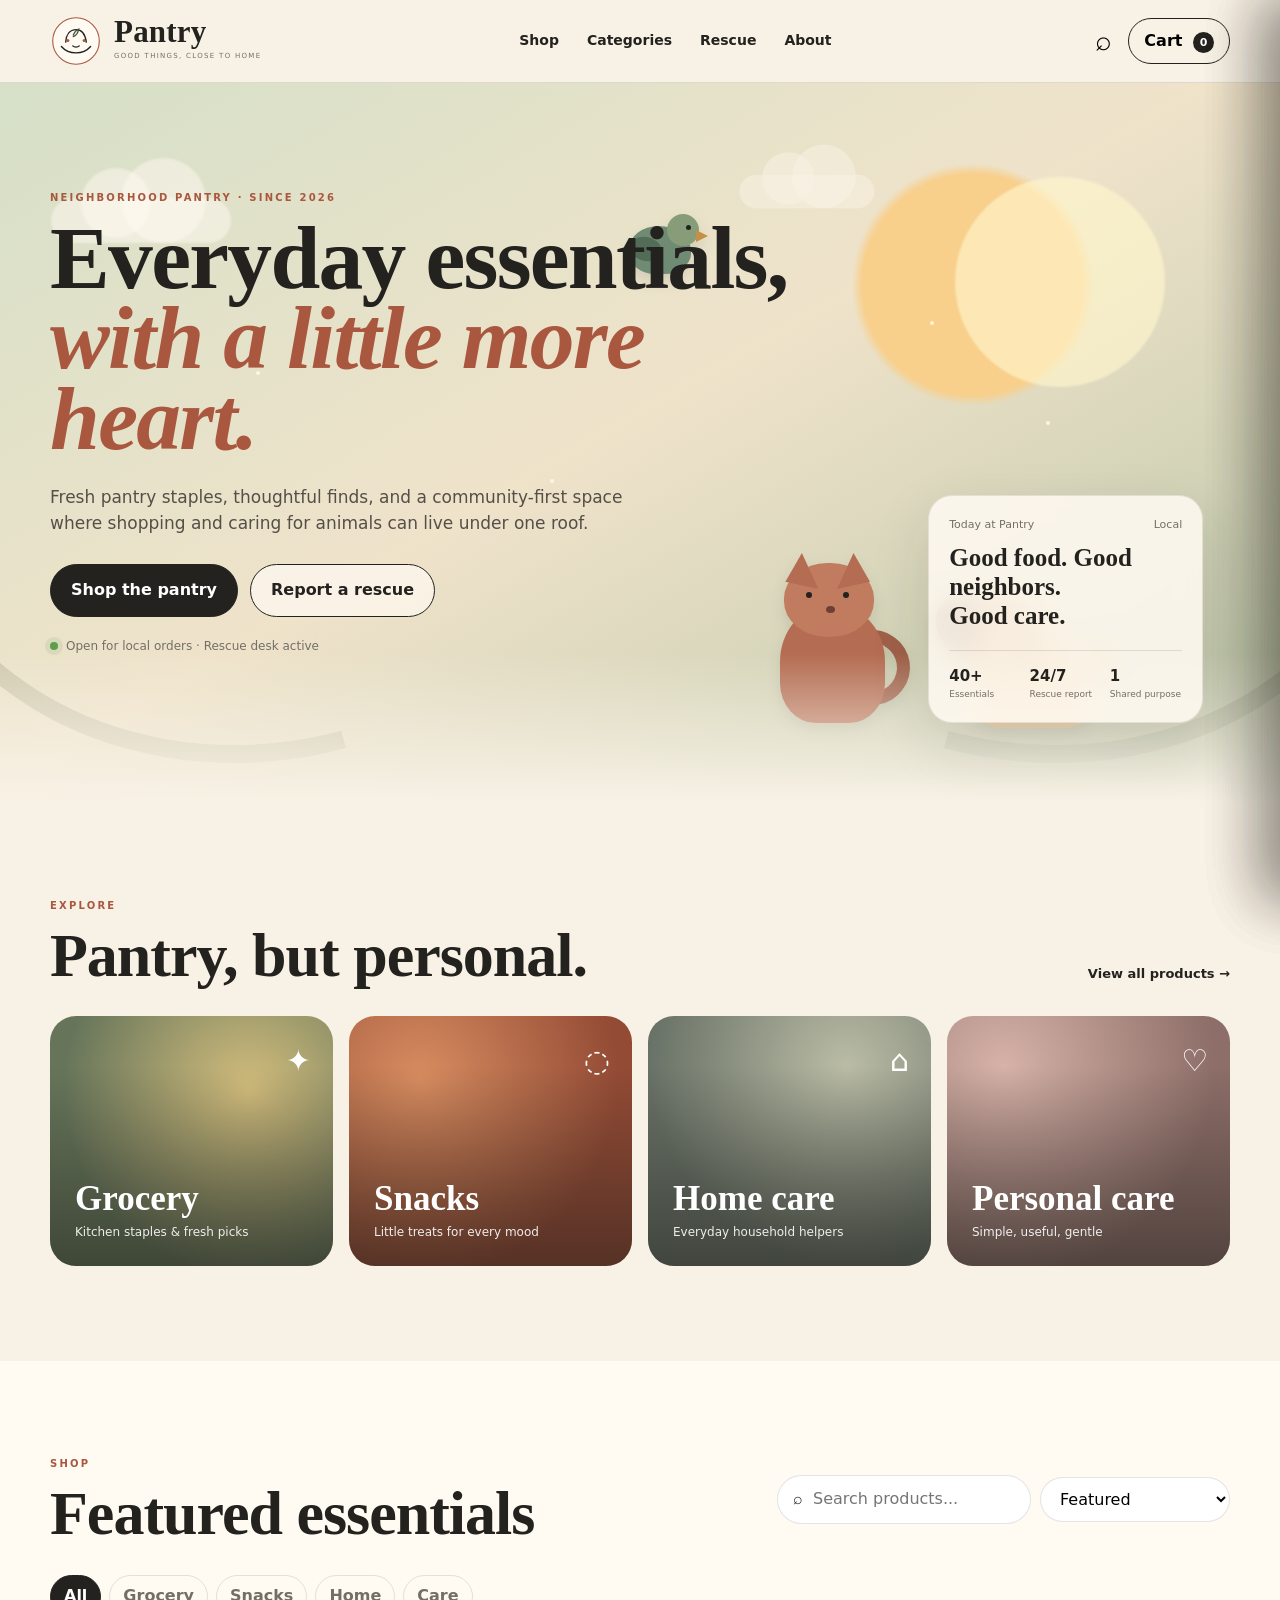
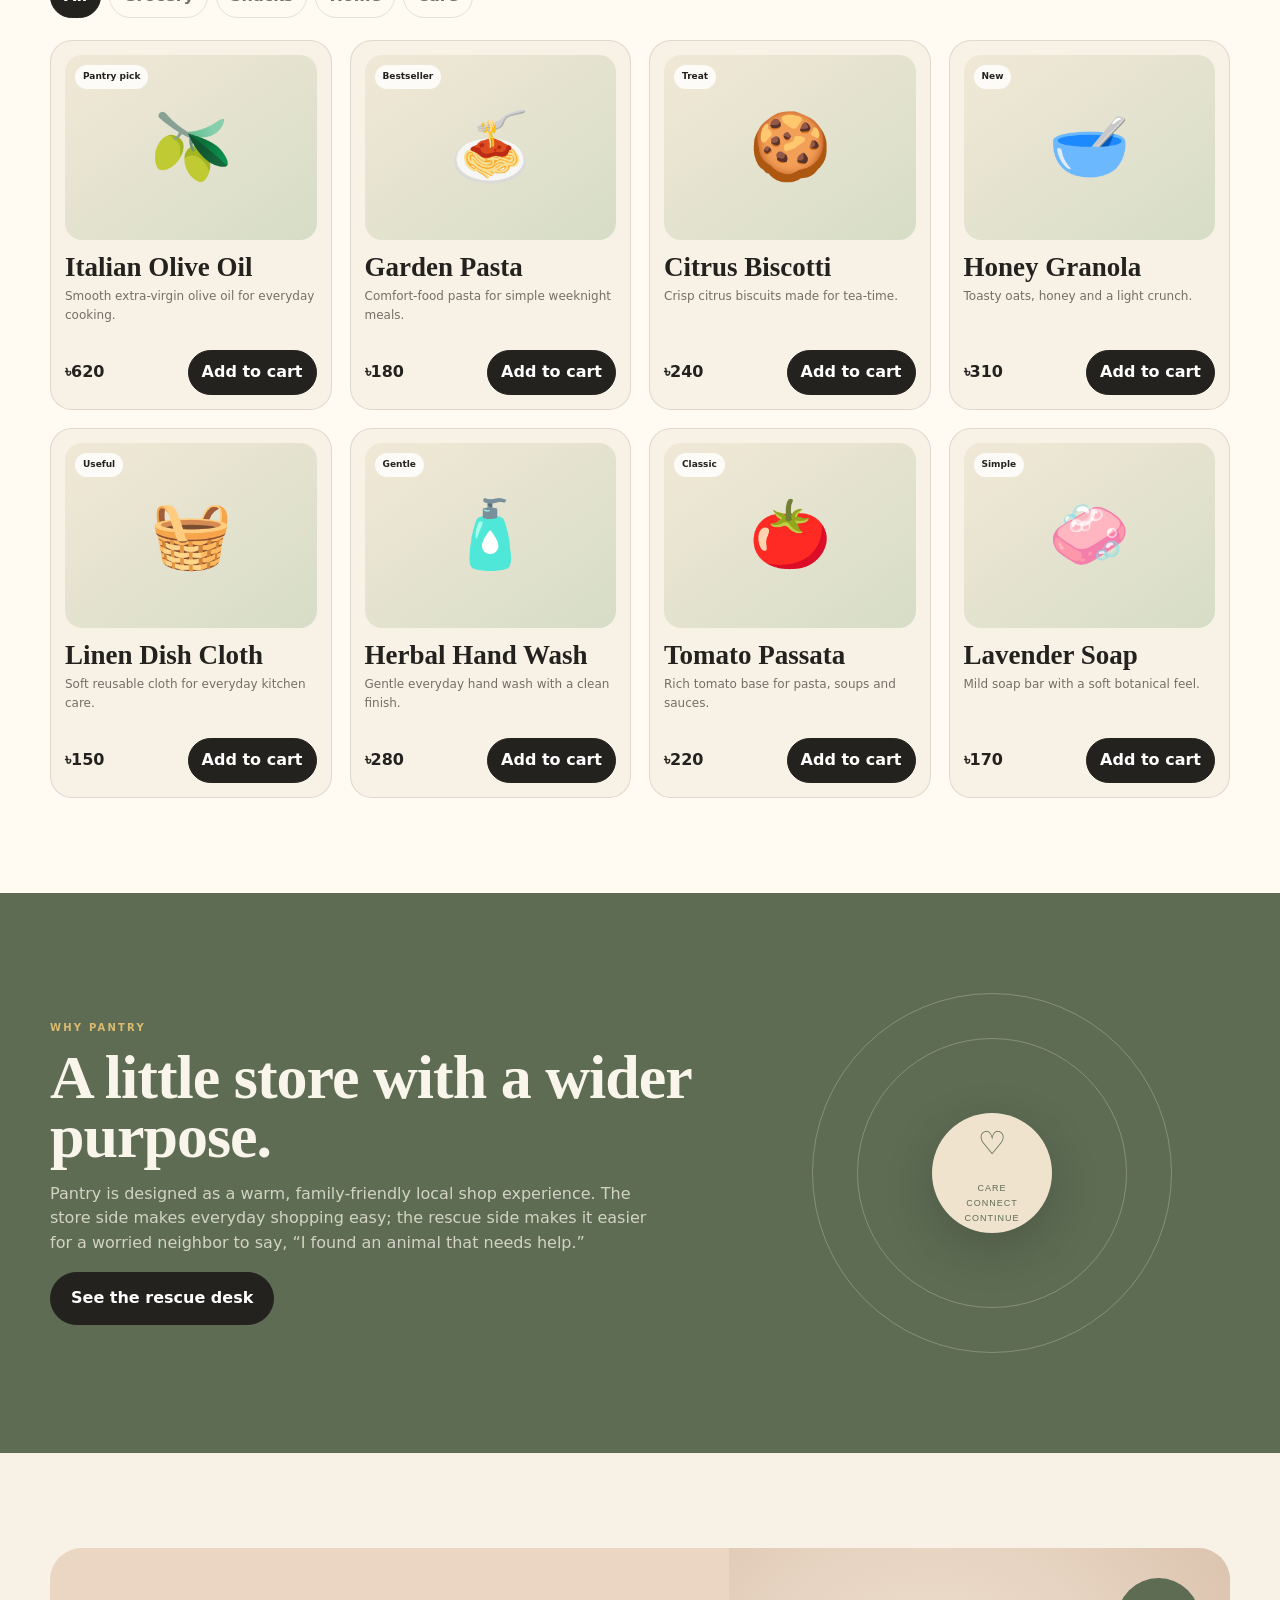
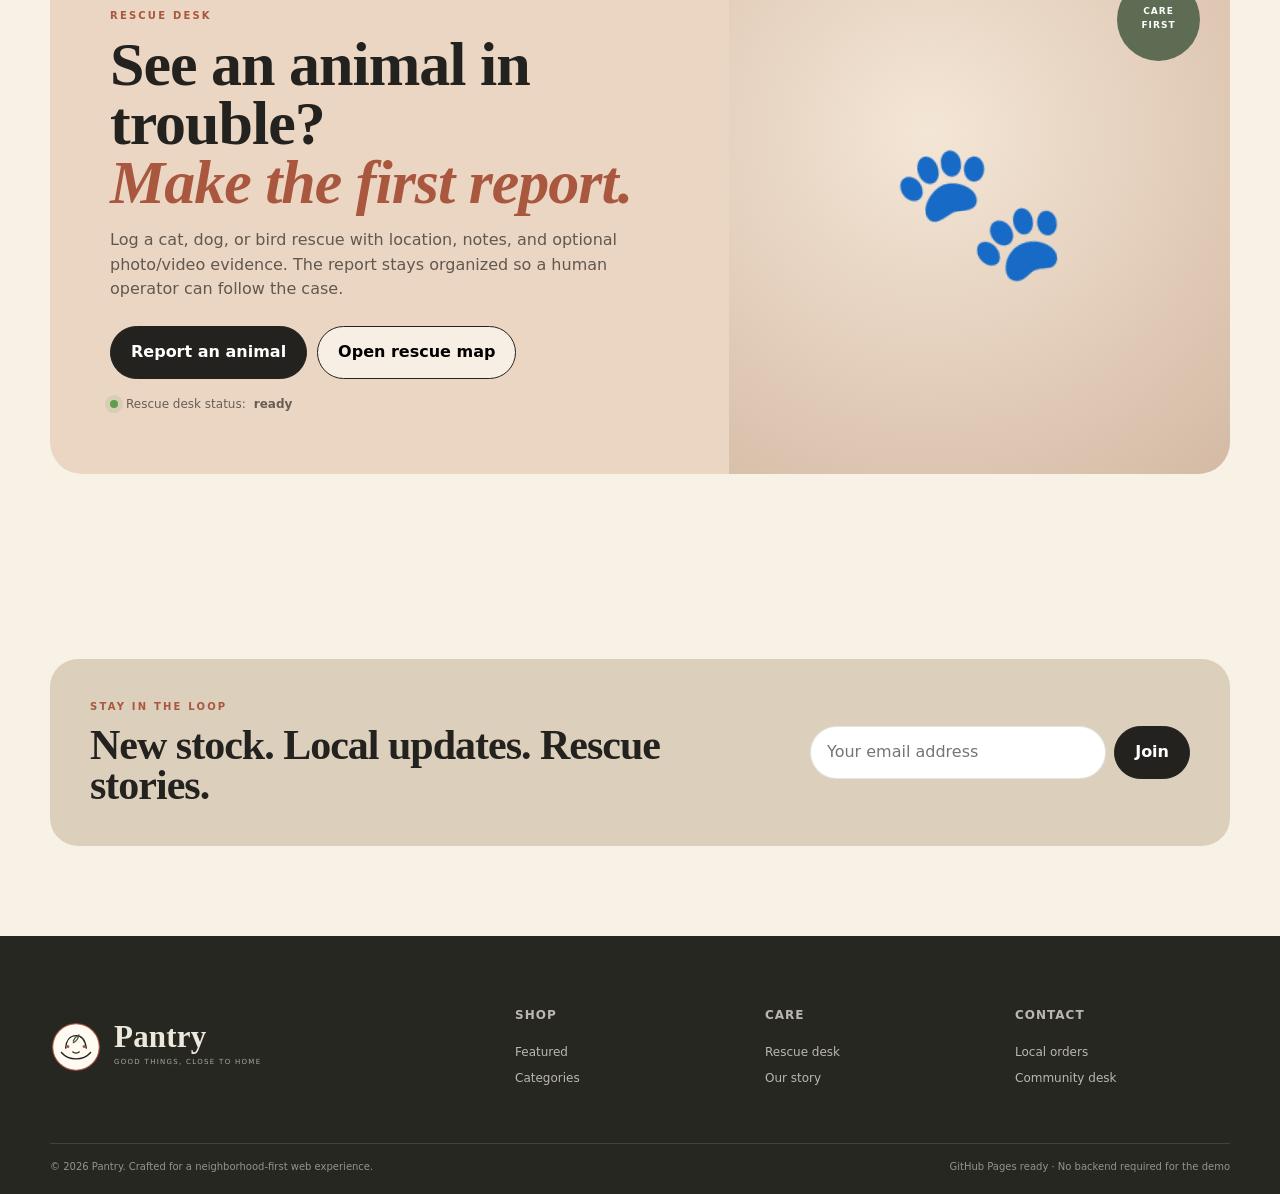
==== commit 387709f6: "Add files via upload" ====
--- a/index.html
+++ b/index.html
@@ -1,296 +1,93 @@
 <!doctype html>
-<html lang="en-BD">
+<html lang="en">
 <head>
-  <meta charset="utf-8" />
-  <meta name="viewport" content="width=device-width, initial-scale=1" />
-  <meta name="theme-color" content="#651f2b" />
-  <meta name="description" content="Purrfect Pantry is a Bangladesh-focused pet-food store for cats, dogs, birds, fish, rabbits and small pets, built for easy discovery, clear pricing and future product expansion." />
-  <meta property="og:title" content="Purrfect Pantry | Premium Pet Food" />
-  <meta property="og:description" content="Curated pet food for cats, dogs, birds, fish, rabbits and small pets with a refined, easy-to-shop experience." />
-  <meta property="og:type" content="website" />
-  <meta property="og:image" content="assets/og-cover.jpg" />
-  <meta name="twitter:card" content="summary_large_image" />
-  <title>Purrfect Pantry | Premium Pet Food Bangladesh</title>
-  <link rel="icon" type="image/png" sizes="256x256" href="assets/logo-mark.png" />
-  <link rel="apple-touch-icon" href="assets/logo-mark.png" />
-  <link rel="manifest" href="site.webmanifest" />
-  <link rel="preconnect" href="https://fonts.googleapis.com" />
-  <link rel="preconnect" href="https://fonts.gstatic.com" crossorigin />
-  <link href="https://fonts.googleapis.com/css2?family=Cormorant+Garamond:wght@500;600;700&family=DM+Sans:wght@400;500;600;700&display=swap" rel="stylesheet" />
-  <link rel="stylesheet" href="styles.css" />
+<meta charset="utf-8">
+<meta name="viewport" content="width=device-width, initial-scale=1">
+<meta name="description" content="Pantry - a warm, Italian-inspired neighborhood shop experience with grocery essentials and animal rescue support.">
+<title>Pantry | Everyday Goodness</title>
+<link rel="stylesheet" href="styles.css">
 </head>
 <body>
-  <a class="skip-link" href="#main">Skip to content</a>
-  <div class="announcement">Curated for cats, dogs, birds & small pets · Bangladesh-wide ordering flow · New collection arriving soon</div>
+<div class="ambient ambient-one"></div><div class="ambient ambient-two"></div>
+<header class="site-header">
+  <div class="shell nav-wrap">
+    <a class="brand" href="#home" aria-label="Pantry home">
+      <svg class="brand-mark" viewBox="0 0 96 96" role="img" aria-label="Pantry logo">
+        <circle cx="48" cy="48" r="43" class="logo-ring"/>
+        <path d="M21 58c7 8 17 12 27 12s20-4 27-12" class="logo-line"/>
+        <path d="M29 50c1-14 8-23 19-23 10 0 17 8 19 23" class="logo-line"/>
+        <path d="M43 37c2-5 5-9 10-11-1 6-3 11-10 14" class="logo-leaf"/>
+        <circle cx="33" cy="47" r="2.8" class="logo-dot"/><circle cx="63" cy="47" r="2.8" class="logo-dot"/>
+        <path d="M42 57c3 3 9 3 12 0" class="logo-line"/>
+      </svg>
+      <span class="brand-copy"><strong>Pantry</strong><small>GOOD THINGS, CLOSE TO HOME</small></span>
+    </a>
+    <nav class="desktop-nav" id="desktop-nav" aria-label="Primary navigation">
+      <a href="#shop">Shop</a><a href="#categories">Categories</a><a href="#rescue">Rescue</a><a href="#about">About</a>
+    </nav>
+    <div class="nav-actions">
+      <button class="icon-btn" id="searchBtn" aria-label="Search">⌕</button>
+      <button class="cart-btn" id="cartBtn" aria-label="Open cart">Cart <span id="cartCount">0</span></button>
+      <button class="menu-btn" id="menuBtn" aria-label="Open menu" aria-expanded="false" aria-controls="desktop-nav">☰</button>
+    </div>
+  </div>
+</header>
 
-  <header class="site-header" id="top">
-    <div class="container nav-wrap">
-      <button class="icon-btn mobile-menu-btn" aria-label="Open menu" aria-expanded="false">☰</button>
-      <a class="brand" href="#top" aria-label="Purrfect Pantry home">
-        <picture class="brand-logo">
-          <source media="(max-width:720px)" srcset="assets/logo-mark.png" />
-          <img src="assets/logo.png" alt="Purrfect Pantry" loading="eager" decoding="async" />
-        </picture>
-      </a>
-      <nav class="main-nav" aria-label="Primary navigation">
-        <a href="#shop">Shop</a>
-        <a href="#cats">Cat Food</a>
-        <a href="#birds">Bird Food</a>
-        <a href="#shop">All Food</a>
-        <a href="#offers">Offers</a>
-        <a href="#rescue">Rescue</a>
-        <a href="#why">Why Purrfect</a>
-        <a href="#contact">Contact</a>
-      </nav>
-      <div class="nav-actions">
-        <button class="icon-btn" id="searchToggle" type="button" aria-label="Search products">⌕</button>
-        <button class="cart-btn" id="cartOpen" type="button" aria-label="Open shopping cart"><span class="cart-label">Cart</span><span id="cartCount" aria-label="Items in cart">0</span></button>
-      </div>
-    </div>
-    <div class="mobile-nav" id="mobileNav" hidden>
-      <a href="#shop">Shop</a><a href="#cats">Cat Food</a><a href="#birds">Bird Food</a><a href="#offers">Offers</a><a href="#rescue">Rescue</a><a href="#why">Why Purrfect</a><a href="#contact">Contact</a>
-    </div>
-    <div class="searchbar" id="searchBar" hidden>
-      <div class="container searchbar-inner">
-        <input id="searchInput" type="search" placeholder="Search food, brand, weight..." autocomplete="off" />
-        <button class="text-btn" id="searchClose">Close</button>
-      </div>
-    </div>
-  </header>
+<main id="home">
+<section class="hero">
+  <div class="pet-scene" aria-hidden="true">
+    <div class="sun-glow"></div>
+    <div class="cloud cloud-a"></div><div class="cloud cloud-b"></div>
+    <div class="vine vine-a"></div><div class="vine vine-b"></div>
+    <div class="pet pet-cat"><div class="tail"></div><div class="body"></div><div class="head"></div><div class="ear e1"></div><div class="ear e2"></div><div class="eye eye1"></div><div class="eye eye2"></div><div class="nose"></div></div>
+    <div class="pet pet-dog"><div class="dog-body"></div><div class="dog-head"></div><div class="dog-ear"></div><div class="dog-eye"></div><div class="dog-nose"></div><div class="dog-tail"></div></div>
+    <div class="pet pet-bird"><div class="bird-body"></div><div class="bird-wing"></div><div class="bird-head"></div><div class="bird-eye"></div><div class="bird-beak"></div></div>
+    <div class="spark s1"></div><div class="spark s2"></div><div class="spark s3"></div><div class="spark s4"></div>
+  </div>
+  <div class="shell hero-content">
+    <div class="eyebrow">NEIGHBORHOOD PANTRY · SINCE 2026</div>
+    <h1>Everyday essentials,<br><em>with a little more heart.</em></h1>
+    <p>Fresh pantry staples, thoughtful finds, and a community-first space where shopping and caring for animals can live under one roof.</p>
+    <div class="hero-actions"><a class="btn btn-dark" href="#shop">Shop the pantry</a><a class="btn btn-light" href="#rescue">Report a rescue</a></div>
+    <div class="hero-note"><span class="live-dot"></span> Open for local orders · Rescue desk active</div>
+  </div>
+  <div class="hero-card">
+    <div class="hero-card-top"><span>Today at Pantry</span><span>Local</span></div>
+    <strong>Good food. Good neighbors.<br>Good care.</strong>
+    <div class="mini-stats"><span><b>40+</b><small>Essentials</small></span><span><b>24/7</b><small>Rescue report</small></span><span><b>1</b><small>Shared purpose</small></span></div>
+  </div>
+</section>
 
-  <main id="main">
-    <section class="hero">
-      <div class="hero-media" role="img" aria-label="Premium Mediterranean-inspired setting with a cat and bird beside pet food bowls"></div>
-      <div class="hero-overlay"></div>
-      <div class="container hero-content">
-        <p class="eyebrow">Purrfect Pantry · Bangladesh</p>
-        <h1>Good food, beautifully<br /><em>chosen.</em></h1>
-        <p class="hero-copy">Everyday nutrition for cats, dogs, birds, fish, rabbits and small pets, curated into one calm, trustworthy shopping experience.</p>
-        <div class="hero-ctas">
-          <a class="btn btn-primary" href="#shop">Shop the pantry</a>
-          <a class="btn btn-ghost" href="#cats">Explore cat food</a>
-        </div>
-        <div class="hero-note"><span class="status-dot"></span> Fresh storefront · Easy ordering · Built to grow</div>
-      </div>
-    </section>
+<section class="section" id="categories"><div class="shell">
+  <div class="section-head"><div><div class="eyebrow">EXPLORE</div><h2>Pantry, but personal.</h2></div><a href="#shop" class="text-link">View all products →</a></div>
+  <div class="category-grid">
+    <button class="category-card category-grocery" data-filter="Grocery"><span class="category-icon">✦</span><strong>Grocery</strong><small>Kitchen staples & fresh picks</small></button>
+    <button class="category-card category-snacks" data-filter="Snacks"><span class="category-icon">◌</span><strong>Snacks</strong><small>Little treats for every mood</small></button>
+    <button class="category-card category-home" data-filter="Home"><span class="category-icon">⌂</span><strong>Home care</strong><small>Everyday household helpers</small></button>
+    <button class="category-card category-care" data-filter="Care"><span class="category-icon">♡</span><strong>Personal care</strong><small>Simple, useful, gentle</small></button>
+  </div>
+</div></section>
 
-    <section class="trust-strip">
-      <div class="container trust-grid">
-        <div><strong>01</strong><span>Cat-first curation</span></div>
-        <div><strong>02</strong><span>Bird essentials</span></div>
-        <div><strong>03</strong><span>Clear pricing</span></div>
-        <div><strong>04</strong><span>Simple checkout</span></div>
-      </div>
-    </section>
+<section class="section section-shop" id="shop"><div class="shell">
+  <div class="shop-toolbar"><div><div class="eyebrow">SHOP</div><h2>Featured essentials</h2></div><div class="toolbar-right"><label class="search-field"><span>⌕</span><input id="searchInput" placeholder="Search products..." autocomplete="off"></label><select id="sortSelect"><option value="featured">Featured</option><option value="low">Price: low to high</option><option value="high">Price: high to low</option></select></div></div>
+  <div class="filter-row"><button class="filter active" data-filter="All">All</button><button class="filter" data-filter="Grocery">Grocery</button><button class="filter" data-filter="Snacks">Snacks</button><button class="filter" data-filter="Home">Home</button><button class="filter" data-filter="Care">Care</button></div>
+  <div class="product-grid" id="productGrid"></div>
+</div></section>
 
-    <section class="section" id="shop">
-      <div class="container">
-        <div class="section-head">
-          <div><p class="eyebrow">Shop the pantry</p><h2>Start with what your pet loves.</h2></div>
-          <p class="section-intro">A broader pet-food catalogue is now available, with category-ready pricing and checkout validation for Bangladesh.</p>
-        </div>
-        <div class="category-grid">
-          <article class="category-card cat-card" id="cats">
-            <div class="category-art" aria-hidden="true"><span class="art-cat">♞</span></div>
-            <div class="category-body"><p class="eyebrow">Pet category</p><h3>Cat Food</h3><p>Dry food, wet meals, kitten-friendly options and treats.</p><button class="arrow-btn filter-cat" data-category="cat">Shop cat food <span>↗</span></button></div>
-          </article>
-          <article class="category-card bird-card" id="birds">
-            <div class="category-art" aria-hidden="true"><span class="art-bird">✦</span></div>
-            <div class="category-body"><p class="eyebrow">Pet category</p><h3>Bird Food</h3><p>Seed blends, daily feed, cockatiel mixes and treats.</p><button class="arrow-btn filter-bird" data-category="bird">Shop bird food <span>↗</span></button></div>
-          </article>
-          <article class="category-card cat-card">
-            <div class="category-art" aria-hidden="true"><span class="art-cat">🐕</span></div>
-            <div class="category-body"><p class="eyebrow">Pet category</p><h3>Dog Food</h3><p>Adult food, puppy formulas, wet meals and treats.</p><button class="arrow-btn filter-dog">Shop dog food <span>↗</span></button></div>
-          </article>
-          <article class="category-card bird-card">
-            <div class="category-art" aria-hidden="true"><span class="art-bird">🐟</span></div>
-            <div class="category-body"><p class="eyebrow">Pet category</p><h3>Fish & Small Pets</h3><p>Fish food, rabbit hay, hamster mixes and training treats.</p><button class="arrow-btn filter-small">Shop small-pet food <span>↗</span></button></div>
-          </article>
-        </div>
-      </div>
-    </section>
+<section class="story-banner" id="about"><div class="shell story-grid"><div><div class="eyebrow">WHY PANTRY</div><h2>A little store with a wider purpose.</h2><p>Pantry is designed as a warm, family-friendly local shop experience. The store side makes everyday shopping easy; the rescue side makes it easier for a worried neighbor to say, “I found an animal that needs help.”</p><a class="btn btn-dark" href="#rescue">See the rescue desk</a></div><div class="story-orbit"><div class="orbit-ring ring1"></div><div class="orbit-ring ring2"></div><div class="orbit-core">♡<span>care<br>connect<br>continue</span></div></div></div></section>
 
-    <section class="section soft" id="featured">
-      <div class="container">
-        <div class="section-head compact">
-          <div><p class="eyebrow">Curated shelf</p><h2>Featured products</h2></div>
-          <a class="text-link" href="#all-products">View all products ↗</a>
-        </div>
-        <div class="filter-row" id="all-products">
-          <button class="filter active" data-filter="all">All Food</button><button class="filter" data-filter="cat">Cat</button><button class="filter" data-filter="dog">Dog</button><button class="filter" data-filter="bird">Bird</button><button class="filter" data-filter="fish">Fish</button><button class="filter" data-filter="rabbit">Rabbit</button><button class="filter" data-filter="hamster">Hamster</button><button class="filter" data-filter="treats">Treats</button>
-        </div>
-        <div class="catalog-search" role="search" aria-label="Search the food catalogue">
-          <label class="catalog-search-box" for="catalogSearchInput">
-            <span aria-hidden="true">⌕</span>
-            <input id="catalogSearchInput" type="search" placeholder="Search food, pet type, flavour, brand or pack size..." autocomplete="off" aria-controls="productGrid" />
-            <button type="button" class="catalog-search-clear" id="catalogSearchClear" aria-label="Clear search" hidden>×</button>
-          </label>
-          <span class="catalog-search-hint" id="catalogSearchHint">25 food listings · Try “cat”, “chicken”, “1 kg” or a product name.</span>
-        </div>
-        <div class="product-grid" id="productGrid" aria-live="polite"></div>
-        <div class="empty-state" id="emptyState" hidden>No products match that search yet.</div>
-      </div>
-    </section>
+<section class="section rescue-section" id="rescue"><div class="shell"><div class="rescue-card"><div class="rescue-copy"><div class="eyebrow">RESCUE DESK</div><h2>See an animal in trouble?<br><em>Make the first report.</em></h2><p>Log a cat, dog, or bird rescue with location, notes, and optional photo/video evidence. The report stays organized so a human operator can follow the case.</p><div class="rescue-buttons"><button class="btn btn-dark" id="reportBtn">Report an animal</button><button class="btn btn-light" id="mapDemoBtn">Open rescue map</button></div><div class="rescue-status"><span class="live-dot"></span> Rescue desk status: <b>ready</b></div></div><div class="rescue-illustration"><div class="badge">CARE<br>FIRST</div><div class="rescue-pet">🐾</div></div></div></div></section>
 
-    <section class="section offer" id="offers">
-      <div class="container offer-inner">
-        <div><p class="eyebrow">Featured offer</p><h2>Build a calmer refill routine.</h2><p>Keep this offer area ready for your first verified promotion, bundle, or seasonal campaign.</p></div>
-        <div class="offer-card"><span>Offer zone</span><strong>Ready</strong><small>Add your verified promotion here before launch.</small><a href="#shop" class="btn btn-secondary">Browse products</a></div>
-      </div>
-    </section>
+<section class="newsletter"><div class="shell newsletter-box"><div><div class="eyebrow">STAY IN THE LOOP</div><h2>New stock. Local updates. Rescue stories.</h2></div><form id="subscribeForm" class="subscribe"><input type="email" id="emailInput" placeholder="Your email address" required><button class="btn btn-dark">Join</button></form></div></section>
+</main>
 
-    <section class="section" id="why">
-      <div class="container">
-        <div class="section-head"><div><p class="eyebrow">Why Purrfect Pantry</p><h2>Trust, without the theatre.</h2></div><p class="section-intro">The storefront is designed to reduce hesitation from Facebook and Instagram traffic: clear categories, visible prices, human support and a checkout that stays simple.</p></div>
-        <div class="benefit-grid">
-          <article><span class="benefit-no">01</span><h3>Curated, not crowded</h3><p>Launch categories stay focused so shoppers can find the right shelf quickly.</p></article>
-          <article><span class="benefit-no">02</span><h3>Bangladesh-ready</h3><p>Checkout is prepared for COD first, with bKash and Nagad integration points reserved for the next phase.</p></article>
-          <article><span class="benefit-no">03</span><h3>Designed to scale</h3><p>Future animal categories can be added as data, not as a redesign.</p></article>
-        </div>
-      </div>
-    </section>
+<footer class="footer"><div class="shell footer-grid"><div class="brand footer-brand"><svg class="brand-mark" viewBox="0 0 96 96"><circle cx="48" cy="48" r="43" class="logo-ring"/><path d="M21 58c7 8 17 12 27 12s20-4 27-12" class="logo-line"/><path d="M29 50c1-14 8-23 19-23 10 0 17 8 19 23" class="logo-line"/><path d="M43 37c2-5 5-9 10-11-1 6-3 11-10 14" class="logo-leaf"/><circle cx="33" cy="47" r="2.8" class="logo-dot"/><circle cx="63" cy="47" r="2.8" class="logo-dot"/><path d="M42 57c3 3 9 3 12 0" class="logo-line"/></svg><span class="brand-copy"><strong>Pantry</strong><small>GOOD THINGS, CLOSE TO HOME</small></span></div><div><b>Shop</b><a href="#shop">Featured</a><a href="#categories">Categories</a></div><div><b>Care</b><a href="#rescue">Rescue desk</a><a href="#about">Our story</a></div><div><b>Contact</b><span>Local orders</span><span>Community desk</span></div></div><div class="shell footer-bottom"><span>© 2026 Pantry. Crafted for a neighborhood-first web experience.</span><span>GitHub Pages ready · No backend required for the demo</span></div></footer>
 
-    <section class="section delivery-section">
-      <div class="container delivery-grid">
-        <div class="delivery-copy"><p class="eyebrow">Delivery & ordering</p><h2>A familiar checkout for Bangladesh.</h2><p>Keep the final step clean: select items, confirm quantity, add delivery details, then review the order before submission.</p><div class="payment-pills"><span>Cash on Delivery</span><span>bKash slot</span><span>Nagad slot</span></div></div>
-        <div class="delivery-panel"><div><strong>Order status</strong><span class="live-pill"><i></i> storefront ready</span></div><p>Real payment processing should be connected only after merchant credentials and delivery rules are configured.</p><div class="mini-rule"></div><p class="fine">No fake payment badge. No invented delivery promise. Just a clear handoff to the next implementation stage.</p></div>
-      </div>
-    </section>
-
-    <section class="section reviews" id="reviews">
-      <div class="container">
-        <div class="section-head compact">
-          <div><p class="eyebrow">Customer voice</p><h2>Tell us what you think.</h2></div>
-          <p class="section-intro">Leave a written comment or use your microphone to send the shop a short voice message. Your words stay close to the customer experience.</p>
-        </div>
-        <div class="reviews-layout customer-voice-grid">
-          <div class="review-form-card">
-            <div class="card-kicker">Customer comment</div>
-            <form id="reviewForm" class="review-form">
-              <div class="form-row-two">
-                <label>Name<input id="reviewName" name="name" required maxlength="60" autocomplete="name" placeholder="Your name"></label>
-                <label>Rating<select id="reviewRating" name="rating" required><option value="5">★★★★★ · 5</option><option value="4">★★★★☆ · 4</option><option value="3">★★★☆☆ · 3</option><option value="2">★★☆☆☆ · 2</option><option value="1">★☆☆☆☆ · 1</option></select></label>
-              </div>
-              <label>Product (optional)<input id="reviewProduct" name="product" maxlength="80" placeholder="Product name"></label>
-              <label>Your comment<textarea id="reviewComment" name="comment" required maxlength="500" rows="5" placeholder="Tell other customers what you liked..."></textarea></label>
-              <div class="review-form-foot"><span id="reviewCharCount" class="tiny-note">0 / 500</span><button class="btn btn-primary" type="submit">Post comment</button></div>
-            </form>
-          </div>
-
-          <div class="voicemail-card customer-voice-record">
-            <div class="card-kicker">Voice mail</div>
-            <p class="voice-intro">Prefer speaking? Record a short message, listen back, then send it to the shop when the API is connected. Without an API, the Save button keeps a downloadable local copy on this device.</p>
-            <div class="voice-fields">
-              <label>Name (optional)<input id="voiceName" maxlength="60" autocomplete="name" placeholder="Your name"></label>
-              <label>Phone (optional)<input id="voicePhone" inputmode="tel" maxlength="16" autocomplete="tel" placeholder="01XXXXXXXXX"></label>
-            </div>
-            <div class="voice-status"><span class="voice-dot" id="voiceDot"></span><strong id="voiceStatus">Ready to record</strong><span id="voiceTimer" class="voice-timer">00:00</span></div>
-            <div class="voice-actions"><button class="btn btn-primary" id="voiceStart" type="button">● Start recording</button><button class="btn outline" id="voiceStop" type="button" disabled>■ Stop</button><button class="btn outline" id="voiceSend" type="button" disabled>Save voicemail</button><button class="btn outline" id="voiceDelete" type="button" disabled>Delete</button></div>
-            <audio id="voicePlayback" controls hidden></audio>
-            <p id="voiceNote" class="tiny-note">Up to 60 seconds. Microphone permission is required. Keep the page open while recording.</p>
-          </div>
-
-          <div class="review-list-card customer-voice-recent">
-            <div class="list-head"><div><div class="card-kicker">Recent customer comments</div><p id="reviewSummary" class="tiny-note">No customer reviews yet.</p></div><button class="text-btn" id="clearMyReviews" type="button">Clear my comments</button></div>
-            <div id="reviewList" class="review-list" aria-live="polite"></div>
-          </div>
-        </div>
-      </div>
-    </section>
-
-    <section class="section rescue-section" id="rescue">
-      <div class="container">
-        <div class="section-head compact">
-          <div><p class="eyebrow">Rescue center</p><h2>Mark an animal that needs help.</h2></div>
-          <p class="section-intro">For an injured or vulnerable cat, dog or bird, place a rescue marker on the map, share the situation, and let other helpers see where assistance is needed.</p>
-        </div>
-        <div class="rescue-layout">
-          <div class="rescue-map-card">
-            <div class="map-toolbar">
-              <div><div class="card-kicker">Live rescue map</div><p id="rescueMapHint" class="tiny-note">Click the map to place a marker, or use your device location.</p></div>
-              <div class="map-actions"><button class="btn outline" id="rescueLocate" type="button">Use my location</button><button class="text-btn" id="rescueResetMap" type="button">Bangladesh view</button></div>
-            </div>
-            <div id="rescueMap" class="rescue-map" aria-label="Rescue map for cat, dog and bird help requests"></div>
-            <div id="rescueMapFallback" class="rescue-map-fallback" hidden>
-              <strong>Map library could not load.</strong>
-              <span>You can still submit a rescue request using the latitude and longitude fields below.</span>
-            </div>
-            <div class="rescue-legend"><span><i class="legend-dot cat"></i>Cat</span><span><i class="legend-dot dog"></i>Dog</span><span><i class="legend-dot bird"></i>Bird</span><span><i class="legend-dot urgent"></i>Urgent</span></div>
-          </div>
-
-          <div class="rescue-form-card">
-            <div class="card-kicker">Create rescue marker</div>
-            <form id="rescueForm" class="rescue-form">
-              <div class="form-row-two">
-                <label>Animal<select id="rescueAnimal" name="animal" required><option value="cat">Cat</option><option value="dog">Dog</option><option value="bird">Bird</option></select></label>
-                <label>Urgency<select id="rescueUrgency" name="urgency" required><option value="urgent">Urgent</option><option value="high">High</option><option value="normal">Needs help</option></select></label>
-              </div>
-              <label>What happened?<textarea id="rescueDescription" name="description" required maxlength="500" rows="4" placeholder="Example: injured street cat near the pharmacy entrance..."></textarea></label>
-              <div class="form-row-two">
-                <label>Contact name (optional)<input id="rescueName" name="name" maxlength="60" autocomplete="name" placeholder="Your name"></label>
-                <label>Phone (optional)<input id="rescuePhone" name="phone" inputmode="tel" maxlength="16" autocomplete="tel" placeholder="01XXXXXXXXX"></label>
-              </div>
-              <div class="form-row-two">
-                <label>Latitude<input id="rescueLat" name="lat" type="number" step="any" min="-90" max="90" placeholder="Map click fills this"></label>
-                <label>Longitude<input id="rescueLng" name="lng" type="number" step="any" min="-180" max="180" placeholder="Map click fills this"></label>
-              </div>
-              <label>Place note (optional)<input id="rescuePlace" name="place" maxlength="120" placeholder="Road, market, landmark or area"></label>
-
-              <div class="rescue-media-box">
-                <div class="rescue-media-head"><div><div class="card-kicker">Photo / live video</div><p class="tiny-note">Attach a photo or a short video so the rescue team can understand the situation. A live camera preview is available on supported devices.</p></div><span id="rescueMediaState" class="media-badge">No media</span></div>
-                <div class="rescue-media-actions"><label class="btn outline media-file-label" for="rescueMediaInput">Choose photo/video</label><input id="rescueMediaInput" name="media" type="file" accept="image/*,video/*" capture="environment" hidden><button class="btn outline" id="rescueCameraOpen" type="button">Open live camera</button><button class="btn outline" id="rescueCameraClose" type="button" hidden>Close camera</button></div>
-                <div id="rescueLiveCamera" class="rescue-live-camera" hidden><video id="rescueCameraPreview" autoplay playsinline muted></video><div class="live-camera-actions"><button class="btn btn-primary" id="rescueTakePhoto" type="button">Take photo</button><button class="btn outline" id="rescueRecordVideo" type="button">Record video</button><button class="btn outline" id="rescueStopVideo" type="button" disabled>Stop recording</button></div></div>
-                <div id="rescueMediaPreview" class="rescue-media-preview" hidden></div>
-                <p id="rescueMediaHint" class="tiny-note">Photo is compressed in the browser before upload. Short video recording is limited to 15 seconds.</p>
-              </div>
-
-              <div class="rescue-route-card"><div><div class="card-kicker">Automatic country routing</div><p id="rescueCountryStatus" class="tiny-note">Choose a map location to detect the country and match configured rescue operators.</p></div><span id="rescueOperatorStatus" class="route-badge">Routing ready</span></div>
-
-              <div class="rescue-submit-row"><span class="tiny-note">Please share only a safe location and avoid putting private personal details in the public description.</span><button class="btn btn-primary" type="submit">Mark & request help</button></div>
-              <p id="rescueFormStatus" class="tiny-note" aria-live="polite"></p>
-            </form>
-          </div>
-        </div>
-
-        <div class="rescue-list-card">
-          <div class="list-head"><div><div class="card-kicker">Active rescue requests</div><p id="rescueSummary" class="tiny-note">No active rescue requests yet.</p></div><button class="text-btn" id="refreshRescues" type="button">Refresh markers</button></div>
-          <div id="rescueList" class="rescue-list" aria-live="polite"></div>
-        </div>
-
-        <div class="rescue-help-strip">
-          <div><strong>Need immediate help?</strong><span>Call the shop helpline and share the rescue marker location.</span></div>
-          <a class="btn btn-secondary" href="tel:+8801755800203">Helpline · 01755-800203</a>
-        </div>
-      </div>
-    </section>
-
-    <section class="section newsletter" id="contact">
-      <div class="container newsletter-inner"><div><p class="eyebrow">Stay close</p><h2>New stock, offers & care notes.</h2><p>Use this space later for email, Messenger or WhatsApp lead capture.</p></div><form id="newsletterForm"><input type="email" required placeholder="Your email address" aria-label="Email address"><button class="btn btn-primary" type="submit">Join the list</button></form></div>
-    </section>
-  </main>
-
-  <footer class="site-footer">
-    <div class="container footer-grid">
-      <div class="footer-brand"><img src="assets/logo.png" alt="Purrfect Pantry"><p>Premium pet food for cats, dogs, birds, fish and small pets, thoughtfully presented for Bangladesh.</p><div class="social-links"><a href="#" aria-label="Facebook">Facebook</a><a href="#" aria-label="Instagram">Instagram</a></div></div>
-      <div><h4>Shop</h4><a href="#cats">Cat Food</a><a href="#birds">Bird Food</a><a href="#offers">Offers</a></div>
-      <div><h4>Help</h4><a href="delivery.html">Delivery</a><a href="returns.html">Returns & Refunds</a><a href="terms.html">Terms</a><a href="privacy.html">Privacy</a></div>
-      <div><h4>Contact</h4><p>Bangladesh</p><p><strong>Helpline: <a href="tel:+8801755800203">01755-800203</a></strong></p><a href="tel:+8801755800203">Call customer care ↗</a><a href="#reviews">Write a review ↗</a><a href="#reviews" data-open-voicemail>Leave a voicemail ↗</a></div>
-    </div>
-    <div class="container footer-bottom"><span>© <span id="year"></span> Purrfect Pantry</span><span>Built for a faster, cleaner pet-food storefront.</span></div>
-  </footer>
-
-  <aside class="cart-drawer" id="cartDrawer" aria-hidden="true">
-    <div class="drawer-head"><div><p class="eyebrow">Shopping cart</p><h2>Your cart</h2><p class="cart-subline" id="cartSubline">0 items</p></div><button class="icon-btn" id="cartClose" aria-label="Close cart">×</button></div>
-    <div class="cart-items" id="cartItems"></div>
-    <div class="drawer-foot"><div class="total-row"><span>Subtotal</span><strong id="cartSubtotal">৳0</strong></div><button class="btn btn-primary btn-block" id="checkoutOpen">Proceed to checkout</button><button class="text-btn btn-block" id="clearCart">Clear cart</button></div>
-  </aside>
-  <div class="scrim" id="scrim" hidden></div>
-
-  <dialog class="modal" id="productModal"><button class="icon-btn modal-close" id="productModalClose" aria-label="Close product">×</button><div id="productModalBody"></div></dialog>
-  <dialog class="modal checkout-modal" id="checkoutModal"><button class="icon-btn modal-close" id="checkoutClose" aria-label="Close checkout">×</button><div class="checkout-grid"><div><p class="eyebrow">Mobile verification</p><h2>Confirm your order</h2><p class="muted">Enter your delivery details first. A six-digit OTP is requested only after your Bangladesh mobile number is validated.</p><div id="checkoutStage"><form id="checkoutForm"><label>Full name<input required name="name" autocomplete="name"></label><label>Mobile number<input required name="phone" inputmode="tel" autocomplete="tel" placeholder="01XXXXXXXXX"></label><label>Delivery address<textarea required name="address" rows="4" autocomplete="street-address"></textarea></label><label>Payment preference<select name="payment"><option>Cash on Delivery</option><option>bKash</option><option>Nagad</option></select></label><button class="btn btn-primary btn-block" type="submit">Send OTP</button></form></div><div id="otpStage" hidden><div class="otp-card"><p class="eyebrow">OTP sent</p><h3>Verify your mobile</h3><p class="muted">Enter the six-digit code sent by your configured SMS provider.</p><label>6-digit OTP<input id="otpInput" inputmode="numeric" maxlength="6" autocomplete="one-time-code" placeholder="123456"></label><button class="btn btn-primary btn-block" id="verifyOtpBtn" type="button">Verify & place order</button><button class="text-btn btn-block" id="resendOtpBtn" type="button">Resend OTP</button><p class="tiny-note">SMS provider settings remain blank until you connect your provider.</p></div></div></div><div class="checkout-summary"><p class="eyebrow">Cart</p><div id="checkoutSummary"></div><div class="total-row"><span>Total</span><strong id="checkoutTotal">৳0</strong></div></div></div></dialog>
-  <div class="toast" id="toast" role="status" aria-live="polite"></div>
-
-  <script>window.PANTRY_API_BASE="";</script>
-  <script src="script.js" defer></script>
+<div class="overlay" id="overlay"></div>
+<aside class="drawer cart-drawer" id="cartDrawer" aria-label="Shopping cart"><div class="drawer-head"><h3>Your cart</h3><button class="close-btn" data-close="cartDrawer">×</button></div><div id="cartItems" class="cart-items"></div><div class="cart-total"><span>Total</span><strong id="cartTotal">৳0</strong></div><button class="btn btn-dark full" id="checkoutBtn">Continue to checkout</button></aside>
+<aside class="drawer rescue-drawer" id="rescueDrawer" aria-label="Animal rescue report"><div class="drawer-head"><h3>Rescue report</h3><button class="close-btn" data-close="rescueDrawer">×</button></div><form id="rescueForm" class="drawer-form"><label>Animal type<select id="animalType"><option>Cat</option><option>Dog</option><option>Bird</option></select></label><label>Location<input id="animalLocation" placeholder="Area / landmark" required></label><label>What did you see?<textarea id="animalNotes" rows="4" placeholder="Injured, trapped, stray, needs food, etc."></textarea></label><label>Photo / video evidence<input id="animalMedia" type="file" accept="image/*,video/*"></label><button class="btn btn-dark full">Submit report</button><p class="form-note">Demo mode: report is stored in this browser for the session.</p></form></aside>
+<aside class="drawer map-drawer" id="mapDrawer" aria-label="Rescue map"><div class="drawer-head"><h3>Rescue map</h3><button class="close-btn" data-close="mapDrawer">×</button></div><div class="map-box"><div class="map-lines"></div><div class="pin pin-a">🐱</div><div class="pin pin-b">🐶</div><div class="pin pin-c">🐦</div><div class="map-label">Demo local rescue area</div></div><p class="form-note">Map preview is a safe demo. Connect a real map and verified operator workflow before deployment.</p></aside>
+<div class="toast" id="toast"></div>
+<script src="app.js"></script>
 </body>
 </html>
--- a/styles.css
+++ b/styles.css
@@ -1,24 +1,3 @@
-:root{--burgundy:#651f2b;--burgundy-2:#8d3442;--cream:#f7f1e7;--paper:#fffdf9;--terracotta:#b66f55;--gold:#b28a3b;--ink:#2b2422;--muted:#746761;--line:#e7ddd0;--shadow:0 20px 50px rgba(54,32,23,.10);--radius:22px;--serif:'Cormorant Garamond',Georgia,serif;--sans:'DM Sans',system-ui,sans-serif}
-*{box-sizing:border-box}html{scroll-behavior:smooth}body{margin:0;color:var(--ink);background:var(--paper);font-family:var(--sans);line-height:1.55}a{color:inherit;text-decoration:none}button,input,textarea,select{font:inherit}button{cursor:pointer}.container{width:min(1180px,calc(100% - 40px));margin-inline:auto}.announcement{background:var(--burgundy);color:#fff8ef;text-align:center;padding:9px 16px;font-size:12px;letter-spacing:.08em}.site-header{position:sticky;top:0;z-index:30;background:rgba(255,253,249,.94);backdrop-filter:blur(18px);border-bottom:1px solid rgba(231,221,208,.85)}.nav-wrap{display:grid;grid-template-columns:190px 1fr auto;align-items:center;min-height:76px;gap:24px}.brand-logo{display:flex;align-items:center;justify-content:center;width:168px;height:58px}.brand-logo img{display:block;width:100%;height:100%;object-fit:contain;object-position:center}.brand-logo img[src$="logo-mark.png"]{width:48px;height:48px}.main-nav{display:flex;justify-content:center;gap:26px;font-size:13px;font-weight:600;color:#514540}.main-nav a,.footer-grid a{transition:color .2s ease}.main-nav a:hover,.footer-grid a:hover{color:var(--burgundy)}.nav-actions{display:flex;align-items:center;gap:10px}.icon-btn,.cart-btn{border:1px solid var(--line);background:#fff;border-radius:999px;height:42px;min-width:42px;padding:0 14px;color:var(--ink)}.icon-btn{padding:0 13px}.cart-btn{font-weight:700;display:inline-flex;align-items:center;gap:7px}.cart-label{line-height:1}.cart-btn span{display:inline-grid;place-items:center;min-width:22px;height:22px;padding:0 5px;margin-left:5px;background:var(--burgundy);color:white;border-radius:999px;font-size:11px}.mobile-menu-btn,.mobile-nav{display:none}.mobile-nav[hidden]{display:none!important}.searchbar{background:#fff;border-bottom:1px solid var(--line)}.searchbar-inner{display:flex;gap:12px;padding:12px 0}.searchbar input{flex:1;border:1px solid var(--line);border-radius:14px;padding:13px 16px;outline:none}.text-btn{border:0;background:transparent;color:var(--burgundy);font-weight:700;padding:10px}.hero{position:relative;min-height:650px;display:grid;align-items:center;overflow:hidden;background:#c89d79}.hero-media{position:absolute;inset:0;background-image:url('assets/hero.jpg');background-size:cover;background-position:center right;transform:scale(1.01)}.hero-overlay{position:absolute;inset:0;background:linear-gradient(90deg,rgba(35,25,20,.83) 0%,rgba(35,25,20,.58) 38%,rgba(35,25,20,.12) 72%,rgba(35,25,20,.04) 100%)}.hero-content{position:relative;z-index:2;color:#fff8ef;padding:100px 0}.eyebrow{font-size:11px;text-transform:uppercase;letter-spacing:.17em;font-weight:800;color:var(--terracotta);margin:0 0 10px}.hero .eyebrow{color:#e8c68d}.hero h1{font-family:var(--serif);font-size:clamp(56px,7vw,92px);line-height:.9;font-weight:600;letter-spacing:-.04em;margin:0 0 24px;max-width:720px}.hero h1 em{color:#edd5a6;font-style:italic}.hero-copy{font-size:18px;max-width:560px;color:#f2e8db;margin:0 0 28px}.hero-ctas{display:flex;flex-wrap:wrap;gap:12px}.btn{display:inline-flex;align-items:center;justify-content:center;min-height:48px;padding:0 20px;border-radius:999px;border:1px solid transparent;font-weight:800;font-size:13px;letter-spacing:.02em}.btn-primary{background:var(--burgundy);color:white}.btn-primary:hover{background:#551923}.btn-secondary{background:#fff8ef;color:var(--burgundy)}.btn-ghost{border-color:rgba(255,255,255,.5);color:white;background:rgba(255,255,255,.08);backdrop-filter:blur(10px)}.btn-block{width:100%}.hero-note{display:flex;align-items:center;gap:9px;margin-top:22px;font-size:12px;color:#f0e4d6}.status-dot{width:8px;height:8px;border-radius:50%;background:#d7b76d;box-shadow:0 0 0 5px rgba(215,183,109,.16)}.trust-strip{background:#fff;border-bottom:1px solid var(--line)}.trust-grid{display:grid;grid-template-columns:repeat(4,1fr)}.trust-grid div{padding:20px 18px;border-right:1px solid var(--line);display:flex;gap:12px;align-items:center}.trust-grid div:first-child{border-left:1px solid var(--line)}.trust-grid strong{font-family:var(--serif);color:var(--burgundy);font-size:20px}.trust-grid span{font-size:12px;color:var(--muted);font-weight:700}.section{padding:90px 0}.section.soft{background:var(--cream)}.section-head{display:grid;grid-template-columns:1.1fr .9fr;gap:50px;align-items:end;margin-bottom:40px}.section-head.compact{margin-bottom:30px}.section h2,.drawer-head h2,.checkout-modal h2{font-family:var(--serif);font-size:clamp(40px,5vw,60px);line-height:.95;letter-spacing:-.04em;margin:0}.section-intro,.muted{color:var(--muted);max-width:520px;margin:0}.category-grid{display:grid;grid-template-columns:repeat(2,1fr);gap:22px}.category-card{overflow:hidden;border:1px solid var(--line);border-radius:var(--radius);background:#fff;box-shadow:var(--shadow);display:grid;grid-template-columns:1fr 1.1fr;min-height:380px}.category-art{min-height:100%;display:grid;place-items:center;position:relative;overflow:hidden}.cat-card .category-art{background:radial-gradient(circle at 30% 30%,#f4dcca,transparent 44%),#d3b092}.bird-card .category-art{background:radial-gradient(circle at 65% 25%,#ebdfba,transparent 46%),#c8a07b}.category-art:after{content:'';position:absolute;width:190px;height:190px;border-radius:50%;border:1px solid rgba(101,31,43,.18);box-shadow:0 0 0 30px rgba(255,255,255,.08),0 0 0 60px rgba(255,255,255,.05)}.art-cat,.art-bird{position:relative;z-index:2;font-size:72px;color:var(--burgundy);font-family:var(--serif);transform:translateY(-10px)}.category-body{padding:36px 34px;display:flex;flex-direction:column;justify-content:center}.category-body h3{font-family:var(--serif);font-size:46px;line-height:.95;margin:2px 0 12px}.category-body p{color:var(--muted);margin:0 0 24px}.arrow-btn{border:0;background:transparent;color:var(--burgundy);padding:0;text-align:left;font-weight:800;align-self:flex-start}.arrow-btn span{margin-left:8px}.catalog-search{display:grid;gap:8px;margin:18px 0 26px}.catalog-search-box{display:flex;align-items:center;gap:12px;border:1px solid var(--line);background:#fff;border-radius:18px;padding:0 14px;box-shadow:0 8px 24px rgba(35,22,17,.05)}.catalog-search-box>span{font-size:22px;color:var(--burgundy)}.catalog-search-box input{flex:1;min-width:0;border:0;outline:0;background:transparent;padding:15px 0;font-size:14px;color:var(--ink)}.catalog-search-box input::placeholder{color:#9b8d84}.catalog-search-clear{border:0;background:var(--cream);color:var(--burgundy);width:30px;height:30px;border-radius:999px;font-size:20px;line-height:1}.catalog-search-hint{font-size:11px;color:var(--muted);padding-left:4px}.filter-row{display:flex;gap:8px;flex-wrap:wrap;margin-bottom:24px}.filter{border:1px solid var(--line);background:#fff;border-radius:999px;padding:10px 15px;font-size:12px;font-weight:800;color:var(--muted)}.filter.active{background:var(--burgundy);color:#fff;border-color:var(--burgundy)}.product-grid{display:grid;grid-template-columns:repeat(4,1fr);gap:18px}.product-card{border:1px solid var(--line);background:#fff;border-radius:18px;overflow:hidden;display:flex;flex-direction:column;min-width:0}.product-media{aspect-ratio:1/1.08;background:linear-gradient(135deg,#f5e9db,#ead5c5);position:relative;display:grid;place-items:center;padding:24px}.product-media.bird{background:linear-gradient(135deg,#f3e8cd,#e1c79d)}.pack{width:66%;height:72%;border-radius:10px 10px 16px 16px;background:linear-gradient(135deg,#6b202e,#8b3443);box-shadow:0 18px 25px rgba(71,32,27,.22);position:relative;display:flex;align-items:center;justify-content:center;color:#fff4e7;text-align:center;padding:18px}.pack.cream{background:linear-gradient(135deg,#faf2e4,#e2d4bd);color:var(--burgundy)}.pack:before{content:'';position:absolute;left:12%;right:12%;top:8%;height:3px;background:rgba(255,255,255,.5);border-radius:999px}.pack .mini-brand{font-family:var(--serif);font-size:24px;line-height:.82}.pack .mini-pet{font-size:32px;margin-bottom:8px}.badge{position:absolute;left:12px;top:12px;background:#fff;color:var(--burgundy);border-radius:999px;padding:6px 9px;font-size:10px;font-weight:900;box-shadow:0 8px 18px rgba(36,20,14,.12)}.product-body{padding:17px}.product-body h3{font-family:var(--serif);font-size:24px;line-height:1;margin:3px 0 7px}.meta{display:flex;gap:6px;flex-wrap:wrap;color:var(--muted);font-size:11px}.price-row{display:flex;align-items:baseline;justify-content:space-between;margin:14px 0}.price{font-size:18px;font-weight:900}.old{color:#9b8a82;text-decoration:line-through;font-size:12px;margin-left:6px}.stock{font-size:11px;color:#527246;font-weight:800}.card-actions{display:flex;gap:8px}.card-actions .btn{min-height:42px;flex:1;padding:0 12px;font-size:12px}.outline{border-color:var(--line);color:var(--burgundy);background:white}.empty-state{padding:48px;text-align:center;color:var(--muted);border:1px dashed var(--line);border-radius:18px}.offer{background:var(--burgundy);color:#fff6eb}.offer .eyebrow{color:#e2c584}.offer-inner{display:grid;grid-template-columns:1.3fr .7fr;gap:60px;align-items:center}.offer h2{max-width:650px}.offer p{color:#eadbcf;max-width:600px}.offer-card{background:#f4eadc;color:var(--ink);border-radius:24px;padding:28px;display:grid;gap:6px;justify-items:start;box-shadow:var(--shadow)}.offer-card span{font-size:10px;text-transform:uppercase;letter-spacing:.16em;font-weight:900;color:var(--terracotta)}.offer-card strong{font-family:var(--serif);font-size:54px;line-height:.9;color:var(--burgundy)}.offer-card small{color:var(--muted);margin-bottom:10px}.benefit-grid{display:grid;grid-template-columns:repeat(3,1fr);border-top:1px solid var(--line);border-bottom:1px solid var(--line)}.benefit-grid article{padding:34px 24px;border-right:1px solid var(--line)}.benefit-grid article:first-child{padding-left:0}.benefit-grid article:last-child{border-right:0}.benefit-no{font-size:11px;letter-spacing:.14em;color:var(--gold);font-weight:900}.benefit-grid h3{font-family:var(--serif);font-size:30px;margin:15px 0 8px}.benefit-grid p{color:var(--muted);margin:0}.delivery-section{background:#f5eee5}.delivery-grid{display:grid;grid-template-columns:1fr 1fr;gap:24px;align-items:stretch}.delivery-copy,.delivery-panel{border-radius:24px;padding:38px;border:1px solid rgba(101,31,43,.12)}.delivery-copy{background:#fff}.delivery-copy p{color:var(--muted);max-width:530px}.payment-pills{display:flex;flex-wrap:wrap;gap:8px;margin-top:24px}.payment-pills span{border:1px solid var(--line);border-radius:999px;padding:9px 12px;background:var(--cream);font-size:11px;font-weight:800}.delivery-panel{background:var(--burgundy);color:#fff4e8}.delivery-panel>div:first-child{display:flex;justify-content:space-between;gap:14px;align-items:center}.live-pill{display:inline-flex;align-items:center;gap:6px;font-size:10px;text-transform:uppercase;letter-spacing:.13em;font-weight:900;color:#ecdba7}.live-pill i{width:7px;height:7px;background:#c8d29f;border-radius:50%}.delivery-panel p{color:#ebddd0}.fine{font-size:12px}.mini-rule{height:1px;background:rgba(255,255,255,.2);margin:22px 0}.reviews{background:#fff}.review-placeholder{border:1px dashed var(--line);border-radius:20px;padding:26px;display:flex;gap:18px;align-items:flex-start;background:var(--cream)}.review-placeholder>span{font-size:22px;color:var(--gold)}.review-placeholder strong{display:block;margin-bottom:4px}.review-placeholder p{margin:0;color:var(--muted)}.newsletter{padding-top:65px;padding-bottom:65px}.newsletter-inner{background:var(--cream);border:1px solid var(--line);border-radius:24px;padding:36px;display:grid;grid-template-columns:1fr 1fr;gap:28px;align-items:center}.newsletter form{display:flex;gap:10px}.newsletter input{flex:1;min-width:0;border:1px solid var(--line);border-radius:999px;padding:13px 16px;background:#fff}.site-footer{background:#22191a;color:#efe3d7;padding-top:62px}.footer-grid{display:grid;grid-template-columns:1.6fr .8fr .8fr .8fr;gap:40px;padding-bottom:50px}.footer-brand img{width:172px;height:64px;object-fit:contain;filter:brightness(0) invert(1);opacity:.96}.footer-brand p{color:#b7a59c;max-width:380px}.social-links{display:flex;gap:18px;margin-top:18px;font-size:12px}.footer-grid h4{font-size:11px;letter-spacing:.14em;text-transform:uppercase;color:#c8ad82;margin:0 0 13px}.footer-grid>a,.footer-grid>div>a,.footer-grid>div>p{display:block;font-size:13px;color:#d2c2b8;margin:7px 0}.footer-bottom{border-top:1px solid rgba(255,255,255,.1);padding:18px 0;display:flex;justify-content:space-between;gap:20px;color:#9d8d85;font-size:11px}.cart-drawer{position:fixed;z-index:50;top:0;right:0;height:100vh;width:min(440px,100%);background:#fff;box-shadow:-20px 0 50px rgba(30,17,12,.15);transform:translateX(110%);transition:transform .25s ease;display:flex;flex-direction:column}.cart-drawer.open{transform:translateX(0)}.drawer-head{padding:26px;border-bottom:1px solid var(--line);display:flex;align-items:flex-start;justify-content:space-between}.cart-items{padding:18px 26px;overflow:auto;flex:1}.cart-item{display:grid;grid-template-columns:72px 1fr auto;gap:12px;padding:15px 0;border-bottom:1px solid var(--line)}.cart-thumb{width:72px;height:78px;border-radius:14px;background:var(--cream);display:grid;place-items:center;overflow:hidden}.cart-thumb .product-media{width:100%;height:100%;min-height:0}.cart-thumb .pack{height:100%;border-radius:0}.cart-thumb .mini-brand{font-size:11px}.cart-thumb .mini-pet{font-size:17px;margin-bottom:4px}.cart-subline{margin:4px 0 0;color:var(--muted);font-size:11px}.cart-item h4{font-family:var(--serif);font-size:21px;line-height:1;margin:0 0 5px}.cart-item p{margin:0;color:var(--muted);font-size:11px}.qty{display:flex;align-items:center;gap:7px;margin-top:10px}.qty button{width:27px;height:27px;border:1px solid var(--line);background:#fff;border-radius:999px}.drawer-foot{padding:20px 26px;border-top:1px solid var(--line);background:#fff}.total-row{display:flex;justify-content:space-between;align-items:center;font-size:14px;margin-bottom:15px}.total-row strong{font-size:20px}.scrim{position:fixed;inset:0;background:rgba(25,16,12,.45);z-index:40}.modal{border:0;border-radius:24px;padding:0;width:min(760px,calc(100% - 28px));box-shadow:0 30px 80px rgba(25,15,10,.28)}.modal::backdrop{background:rgba(25,16,12,.5)}.modal-close{position:absolute;right:16px;top:16px;z-index:2;background:#fff}.modal #productModalBody{padding:34px}.product-modal-grid{display:grid;grid-template-columns:.9fr 1.1fr;gap:28px;align-items:center}.product-detail-media{background:var(--cream);border-radius:20px;aspect-ratio:1/1;display:grid;place-items:center}.product-detail-copy h2{font-family:var(--serif);font-size:48px;line-height:.95;margin:0 0 8px}.product-detail-copy p{color:var(--muted)}.checkout-modal{padding:36px}.checkout-grid{display:grid;grid-template-columns:1fr .8fr;gap:32px}.checkout-modal form{display:grid;gap:14px;margin-top:22px}.checkout-modal label{display:grid;gap:6px;font-size:12px;font-weight:800}.checkout-modal input,.checkout-modal textarea,.checkout-modal select{border:1px solid var(--line);border-radius:12px;padding:12px 13px;resize:vertical;outline:none;background:#fff}.checkout-summary{background:var(--cream);border-radius:18px;padding:22px;height:max-content}.checkout-line{display:flex;justify-content:space-between;gap:12px;font-size:12px;padding:11px 0;border-bottom:1px solid var(--line)}
-.reviews-layout{display:grid;grid-template-columns:.9fr 1.1fr;gap:22px}.customer-voice-grid{grid-template-columns:1fr 1fr}.customer-voice-recent{grid-column:1/-1}.customer-voice-record{display:flex;flex-direction:column;gap:8px}.voice-intro{color:var(--muted);font-size:13px;margin:0 0 8px;line-height:1.6}.voice-fields{display:grid;grid-template-columns:1fr 1fr;gap:12px;margin-bottom:8px}.voice-fields label{display:grid;gap:7px;font-size:12px;font-weight:800}.voice-fields input{border:1px solid var(--line);border-radius:12px;padding:12px 13px;background:#fff;outline:none;color:var(--ink)}.review-form-card,.review-list-card,.voicemail-card{border:1px solid var(--line);border-radius:24px;background:#fff;padding:26px;box-shadow:var(--shadow)}.card-kicker{font-size:11px;text-transform:uppercase;letter-spacing:.14em;font-weight:800;color:var(--burgundy);margin-bottom:16px}.review-form{display:grid;gap:14px}.review-form label{display:grid;gap:7px;font-size:12px;font-weight:800}.review-form input,.review-form textarea,.review-form select{border:1px solid var(--line);border-radius:12px;padding:12px 13px;background:#fff;outline:none;color:var(--ink)}.review-form textarea{resize:vertical}.form-row-two{display:grid;grid-template-columns:1fr .8fr;gap:12px}.review-form-foot{display:flex;align-items:center;justify-content:space-between;gap:12px}.list-head{display:flex;justify-content:space-between;align-items:flex-start;gap:12px;border-bottom:1px solid var(--line);padding-bottom:15px}.review-list{display:grid;gap:12px;margin-top:16px;max-height:470px;overflow:auto;padding-right:3px}.review-empty{padding:32px 10px;color:var(--muted);text-align:center}.review-card{border:1px solid var(--line);border-radius:16px;padding:16px;background:var(--cream)}.review-card-head{display:flex;justify-content:space-between;gap:12px;align-items:flex-start}.review-card h4{margin:0;font-size:16px}.review-stars{color:var(--terracotta);letter-spacing:.05em;font-size:14px}.review-card p{margin:9px 0 6px;color:var(--ink);font-size:13px}.review-card small{color:var(--muted);font-size:10px}.voicemail-section{background:var(--cream)}.voicemail-layout{display:grid;grid-template-columns:1fr 1fr;gap:30px;align-items:center}.voice-status{display:flex;align-items:center;gap:9px;margin-bottom:18px}.voice-dot{width:9px;height:9px;border-radius:50%;background:#aaa;box-shadow:0 0 0 5px rgba(0,0,0,.04)}.voice-dot.recording{background:#a53030;box-shadow:0 0 0 5px rgba(165,48,48,.12);animation:pulseVoice 1.1s infinite}.voice-timer{margin-left:auto;font-variant-numeric:tabular-nums;font-weight:800;color:var(--burgundy)}.voice-actions{display:flex;flex-wrap:wrap;gap:10px}.voicemail-card audio{width:100%;margin-top:16px}.voicemail-card .tiny-note{margin-top:12px}@keyframes pulseVoice{0%,100%{opacity:1}50%{opacity:.45}}
-.toast{position:fixed;left:50%;bottom:24px;transform:translate(-50%,20px);background:#24191a;color:white;padding:12px 16px;border-radius:999px;font-size:12px;opacity:0;pointer-events:none;transition:opacity .2s,transform .2s;z-index:80}.toast.show{opacity:1;transform:translate(-50%,0)}.skip-link{position:absolute;left:8px;top:-100px;background:#fff;padding:10px;border-radius:8px;z-index:100}.skip-link:focus{top:8px}.static-page{min-height:100vh;background:var(--cream)}.policy{padding:90px 0}.policy article{background:#fff;border:1px solid var(--line);border-radius:24px;padding:45px;max-width:900px;margin:auto}.policy h1{font-family:var(--serif);font-size:64px;line-height:.9;margin:0 0 16px}.policy h2{font-family:var(--serif);font-size:34px;margin-top:34px}.policy p,.policy li{color:var(--muted)}
-@media (max-width:980px){.main-nav{gap:15px}.nav-wrap{grid-template-columns:150px 1fr auto}.product-grid{grid-template-columns:repeat(2,1fr)}.category-card{grid-template-columns:1fr}.category-art{min-height:230px}.section-head,.offer-inner,.delivery-grid,.newsletter-inner,.checkout-grid{grid-template-columns:1fr}.hero{min-height:620px}.hero-content{padding:90px 0 110px}.benefit-grid{grid-template-columns:1fr}.benefit-grid article,.benefit-grid article:first-child{border-right:0;border-bottom:1px solid var(--line);padding:28px 0}.benefit-grid article:last-child{border-bottom:0}.footer-grid{grid-template-columns:1.4fr 1fr 1fr}}
-@media (max-width:720px){.container{width:min(100% - 28px,1180px)}.catalog-search{margin-top:14px}.catalog-search-box{border-radius:14px}.catalog-search-box input{font-size:13px}.announcement{font-size:10px}.nav-wrap{grid-template-columns:auto 1fr auto;min-height:68px}.mobile-menu-btn{display:inline-flex}.brand{display:flex;justify-content:center}.brand img{width:150px;height:58px}.main-nav{display:none}.mobile-nav{display:grid;background:#fff;border-top:1px solid var(--line);padding:8px 14px 14px}.mobile-nav a{padding:12px 0;border-bottom:1px solid var(--line);font-weight:800;font-size:13px}.mobile-nav a:last-child{border-bottom:0}.hero{min-height:610px}.hero-media{background-image:url('assets/hero-mobile.jpg');background-position:50% center}.hero-overlay{background:linear-gradient(90deg,rgba(30,19,16,.83) 0%,rgba(30,19,16,.58) 54%,rgba(30,19,16,.2) 100%)}.hero h1{font-size:clamp(48px,14vw,62px);max-width:330px}.hero-copy{font-size:16px}.trust-grid{grid-template-columns:repeat(2,1fr)}.trust-grid div{border-bottom:1px solid var(--line)}.trust-grid div:nth-child(2){border-right:0}.trust-grid div:nth-child(3){border-left:1px solid var(--line)}.section{padding:70px 0}.section-head{gap:22px}.category-card{min-height:0}.category-body{padding:28px}.category-body h3{font-size:40px}.product-grid{grid-template-columns:1fr 1fr;gap:12px}.product-body{padding:14px}.product-body h3{font-size:22px}.card-actions{flex-direction:column}.newsletter form{flex-direction:column}.footer-grid{grid-template-columns:1fr 1fr;gap:30px}.footer-brand{grid-column:1/-1}.footer-bottom{flex-direction:column}.policy article{padding:28px}.policy h1{font-size:52px}}
-@media (prefers-reduced-motion:reduce){html{scroll-behavior:auto}*,*::before,*::after{transition:none!important}}
-
-.buy-now{border-color:var(--burgundy);color:var(--burgundy);background:var(--cream)}
-@media (max-width:720px){.card-actions{gap:7px}.card-actions .btn{min-height:40px}.hero-content{padding:78px 0 86px}.hero-overlay{background:linear-gradient(90deg,rgba(30,19,16,.78) 0%,rgba(30,19,16,.52) 62%,rgba(30,19,16,.18) 100%)}}
-
-/* Final stability pass */
-.brand-logo img{max-width:100%;}
-.brand-logo img[alt]{font-weight:700;}
-.otp-card{border:1px solid var(--line);border-radius:18px;background:var(--cream);padding:22px;display:grid;gap:12px}.otp-card h3{font-family:var(--serif);font-size:32px;margin:0}.otp-card label{display:grid;gap:6px;font-size:12px;font-weight:800}.otp-card input{border:1px solid var(--line);border-radius:12px;padding:13px;background:#fff}.tiny-note{font-size:10px;color:var(--muted);margin:0}.cart-open{overflow:hidden}
-@media (max-width:720px){.brand-logo{width:54px;height:54px}.brand-logo img[src$="logo-mark.png"]{width:48px;height:48px}.cart-btn{height:40px;padding:0 10px}.cart-label{font-size:12px}.cart-item{grid-template-columns:62px 1fr;}.cart-item>strong{grid-column:2;text-align:right;margin-top:-6px}.cart-thumb{width:62px;height:68px}.cart-item h4{font-size:18px}.checkout-modal{padding:26px 18px}.checkout-grid{gap:18px}}
-
-@media (max-width:980px){.reviews-layout,.voicemail-layout,.customer-voice-grid{grid-template-columns:1fr}.customer-voice-recent{grid-column:auto}.voice-fields{grid-template-columns:1fr}}
-@media (max-width:720px){.form-row-two{grid-template-columns:1fr}.review-form-foot,.list-head{align-items:stretch;flex-direction:column}.voice-actions{display:grid;grid-template-columns:1fr 1fr}.voice-actions #voiceStart{grid-column:1/-1}}
-\n\n/* Rescue center */\n.rescue-section{background:var(--cream)}\n.rescue-layout{display:grid;grid-template-columns:1.35fr .95fr;gap:24px;align-items:start}\n.rescue-map-card,.rescue-form-card,.rescue-list-card{background:#fff;border:1px solid var(--line);border-radius:22px;padding:20px;box-shadow:0 14px 34px rgba(50,28,24,.05)}\n.map-toolbar{display:flex;justify-content:space-between;gap:18px;align-items:flex-start;margin-bottom:14px}.map-actions{display:flex;gap:8px;flex-wrap:wrap;justify-content:flex-end}.rescue-map{height:460px;border-radius:16px;overflow:hidden;border:1px solid var(--line);background:#eee}.rescue-map-fallback{min-height:160px;border-radius:16px;background:#f4eee8;border:1px dashed var(--line);display:grid;place-items:center;text-align:center;padding:30px;color:var(--muted);gap:6px}.rescue-legend{display:flex;gap:16px;flex-wrap:wrap;margin-top:12px;font-size:11px;font-weight:800;color:var(--muted)}.rescue-legend span{display:inline-flex;align-items:center;gap:7px}.legend-dot{width:10px;height:10px;border-radius:50%;display:inline-block;background:#6e7780}.legend-dot.cat{background:#8f5c75}.legend-dot.dog{background:#8d5a35}.legend-dot.bird{background:#507c85}.legend-dot.urgent{background:#bd2f2f}\n.rescue-form{display:grid;gap:12px}.rescue-form label{display:grid;gap:6px;font-size:12px;font-weight:800}.rescue-form input,.rescue-form select,.rescue-form textarea{width:100%;border:1px solid var(--line);border-radius:12px;padding:12px;background:#fff;color:var(--ink);font:inherit}.rescue-form textarea{resize:vertical}.rescue-submit-row{display:flex;align-items:flex-end;justify-content:space-between;gap:12px;margin-top:2px}.rescue-submit-row .tiny-note{max-width:260px;line-height:1.45}.rescue-list-card{margin-top:24px}.rescue-list{display:grid;gap:10px;margin-top:14px}.rescue-empty{padding:28px 10px;text-align:center;color:var(--muted)}.rescue-card-item{display:grid;grid-template-columns:52px 1fr auto;gap:12px;align-items:center;border:1px solid var(--line);border-radius:16px;padding:13px;background:var(--cream)}.rescue-card-icon{width:52px;height:52px;border-radius:15px;display:grid;place-items:center;font-size:24px;background:#f4e6e6}.rescue-card-icon.dog{background:#f2e7db}.rescue-card-icon.bird{background:#e3eef0}.rescue-card-body{min-width:0}.rescue-card-head{display:flex;align-items:center;gap:8px;flex-wrap:wrap}.rescue-card-body p{margin:5px 0 4px;font-size:12px;line-height:1.45}.rescue-card-body small{font-size:10px;color:var(--muted)}.rescue-urgency{display:inline-flex;border-radius:999px;padding:4px 7px;font-size:9px;font-weight:900;letter-spacing:.06em}.rescue-urgency.urgent{background:#f7d9d9;color:#8d1f1f}.rescue-urgency.high{background:#f3e0cb;color:#7d4a16}.rescue-urgency.normal{background:#e8ecee;color:#4e5d64}.rescue-help-strip{margin-top:18px;border:1px solid var(--line);background:#231819;color:#fff;border-radius:18px;padding:16px 18px;display:flex;justify-content:space-between;gap:16px;align-items:center}.rescue-help-strip div{display:grid;gap:4px}.rescue-help-strip span{font-size:11px;color:#d9cecc}.rescue-pin-wrap{background:transparent;border:0}.rescue-pin{width:40px;height:40px;border-radius:14px;display:grid;place-items:center;position:relative;border:3px solid #fff;box-shadow:0 4px 15px rgba(0,0,0,.25);font-size:20px}.rescue-pin span{position:absolute;right:-5px;top:-6px;width:17px;height:17px;border-radius:50%;display:grid;place-items:center;background:#bd2f2f;color:#fff;font-size:10px;font-weight:900}.rescue-pin.cat{background:#8f5c75}.rescue-pin.dog{background:#8d5a35}.rescue-pin.bird{background:#507c85}.rescue-pin.urgent{background:#bd2f2f}.rescue-pin.high{background:#b77533}.rescue-pin.selected{background:#4f6870;color:#fff}.rescue-popup strong{display:block;font-size:12px}.rescue-popup p{margin:7px 0;font-size:12px;line-height:1.4}.rescue-popup small{display:block;color:#6e625f;font-size:10px;margin-top:3px}.rescue-popup a{display:inline-block;margin-top:8px;font-weight:800;color:#651f2b;text-decoration:none}\n@media (max-width:980px){.rescue-layout{grid-template-columns:1fr}.rescue-map{height:400px}.rescue-submit-row{align-items:stretch;flex-direction:column}.rescue-submit-row .tiny-note{max-width:none}.rescue-help-strip{align-items:flex-start;flex-direction:column}}\n@media (max-width:720px){.map-toolbar{flex-direction:column}.map-actions{width:100%;justify-content:flex-start}.rescue-map{height:340px}.rescue-card-item{grid-template-columns:44px 1fr}.rescue-card-icon{width:44px;height:44px;font-size:21px}.rescue-view-btn{grid-column:2;justify-self:start}.rescue-help-strip .btn{width:100%}}\n
-
-/* Rescue media + operator routing */
-.rescue-media-box,.rescue-route-card{border:1px solid var(--line);border-radius:16px;background:var(--cream);padding:15px}.rescue-media-head,.rescue-route-card{display:flex;justify-content:space-between;gap:12px;align-items:flex-start}.rescue-media-head .tiny-note{max-width:470px}.media-badge,.route-badge{white-space:nowrap;border-radius:999px;padding:6px 9px;background:#e8ecee;color:#4e5d64;font-size:9px;font-weight:900;letter-spacing:.06em}.media-badge.ready{background:#e7f0e5;color:#356235}.media-badge.video{background:#e7e8f3;color:#444a77}.route-badge.active{background:#e7f0e5;color:#356235}.route-badge.waiting{background:#f3e0cb;color:#7d4a16}.rescue-media-actions,.live-camera-actions{display:flex;gap:8px;flex-wrap:wrap;margin-top:12px}.media-file-label{display:inline-flex;align-items:center;justify-content:center}.rescue-live-camera{margin-top:12px;background:#1c2022;border-radius:14px;overflow:hidden}.rescue-live-camera video{display:block;width:100%;max-height:300px;object-fit:cover;background:#101213}.live-camera-actions{padding:10px;margin:0}.rescue-media-preview{margin-top:12px;border:1px solid var(--line);border-radius:14px;background:#fff;padding:8px;overflow:hidden}.rescue-media-preview img,.rescue-media-preview video{display:block;width:100%;max-height:360px;object-fit:contain;border-radius:10px;background:#111}.rescue-media-preview .media-caption{padding:8px 4px 2px;font-size:11px;color:var(--muted)}.rescue-operator-note{margin-top:9px;padding-top:9px;border-top:1px dashed var(--line);font-size:10px;color:var(--muted)}.rescue-card-media{margin-top:8px;display:inline-flex;align-items:center;gap:5px;font-size:10px;color:var(--burgundy);font-weight:800}
-@media(max-width:720px){.rescue-media-head,.rescue-route-card{flex-direction:column}.media-badge,.route-badge{align-self:flex-start}.rescue-media-actions,.live-camera-actions{display:grid;grid-template-columns:1fr 1fr}.media-file-label{width:auto}.live-camera-actions #rescueTakePhoto,.live-camera-actions #rescueRecordVideo{width:100%}.live-camera-actions #rescueStopVideo{grid-column:1/-1}}
+:root{--cream:#f8f2e6;--paper:#fffaf2;--ink:#23221f;--muted:#746f66;--olive:#46523c;--sage:#91a07b;--terracotta:#a9573e;--gold:#d8b46a;--line:rgba(35,34,31,.12);--shadow:0 22px 60px rgba(40,34,25,.12);--radius:26px}*{box-sizing:border-box}html{scroll-behavior:smooth}body{margin:0;background:var(--cream);color:var(--ink);font-family:Inter,system-ui,sans-serif;line-height:1.55}a{text-decoration:none;color:inherit}button,input,select,textarea{font:inherit}.shell{width:min(1180px,calc(100% - 40px));margin:auto}.site-header{position:sticky;top:0;z-index:20;background:rgba(248,242,230,.88);backdrop-filter:blur(16px);border-bottom:1px solid var(--line)}.nav-wrap{height:82px;display:flex;align-items:center;justify-content:space-between;gap:24px}.brand{display:flex;align-items:center;gap:12px}.brand-mark{width:52px;height:52px}.brand-copy{display:flex;flex-direction:column}.brand-copy strong{font-family:"Cormorant Garamond",serif;font-size:31px;line-height:.8;letter-spacing:.2px}.brand-copy small{font-size:7px;letter-spacing:1.3px;color:var(--muted);margin-top:7px}.logo-ring{fill:var(--paper);stroke:var(--terracotta);stroke-width:2}.logo-line{fill:none;stroke:var(--ink);stroke-width:2.6;stroke-linecap:round}.logo-leaf{fill:none;stroke:var(--olive);stroke-width:2.3;stroke-linecap:round}.logo-dot{fill:var(--terracotta)}.desktop-nav{display:flex;gap:28px;font-size:14px;font-weight:600}.desktop-nav a:hover,.text-link:hover{color:var(--terracotta)}.nav-actions{display:flex;align-items:center;gap:10px}.icon-btn,.menu-btn,.close-btn{background:transparent;border:0;cursor:pointer}.icon-btn{font-size:28px}.cart-btn{border:1px solid var(--ink);background:transparent;border-radius:999px;padding:10px 15px;cursor:pointer;font-weight:700}.cart-btn span{display:inline-grid;place-items:center;min-width:21px;height:21px;background:var(--ink);color:white;border-radius:50%;font-size:11px;margin-left:5px}.menu-btn{display:none;font-size:20px}.hero{min-height:720px;position:relative;overflow:hidden;display:flex;align-items:center}.hero:after{content:"";position:absolute;inset:auto 0 0;height:150px;background:linear-gradient(180deg,transparent,var(--cream));pointer-events:none}.hero-content{position:relative;z-index:4;padding:100px 0 140px}.eyebrow{font-size:10px;letter-spacing:2.2px;font-weight:800;color:var(--terracotta);margin-bottom:12px}.hero h1,h2{font-family:"Cormorant Garamond",serif}.hero h1{font-size:clamp(52px,7vw,90px);line-height:.9;max-width:760px;margin:0 0 24px;letter-spacing:-1.7px}.hero h1 em,h2 em{color:var(--terracotta);font-style:italic}.hero p{max-width:580px;color:#554f47;font-size:17px;margin:0 0 28px}.hero-actions{display:flex;gap:12px;flex-wrap:wrap}.btn{border:1px solid var(--ink);padding:13px 20px;border-radius:999px;font-weight:800;cursor:pointer;display:inline-flex;justify-content:center;align-items:center;transition:.2s ease}.btn-dark{background:var(--ink);color:white}.btn-dark:hover{transform:translateY(-2px);background:#3a3935}.btn-light{background:rgba(255,250,242,.7)}.btn-light:hover{transform:translateY(-2px);background:#fff}.hero-note{margin-top:20px;color:var(--muted);font-size:12px;display:flex;align-items:center;gap:8px}.live-dot{display:inline-block;width:8px;height:8px;border-radius:50%;background:#5d9d4c;box-shadow:0 0 0 5px rgba(93,157,76,.13)}.hero-card{position:absolute;right:6%;bottom:80px;z-index:5;width:275px;background:rgba(255,250,242,.86);backdrop-filter:blur(14px);padding:20px;border:1px solid rgba(35,34,31,.1);border-radius:24px;box-shadow:var(--shadow)}.hero-card-top{display:flex;justify-content:space-between;color:var(--muted);font-size:11px;margin-bottom:12px}.hero-card strong{font-family:"Cormorant Garamond",serif;font-size:25px;line-height:1.05}.mini-stats{display:grid;grid-template-columns:repeat(3,1fr);gap:8px;margin-top:18px;padding-top:14px;border-top:1px solid var(--line)}.mini-stats span{display:flex;flex-direction:column}.mini-stats b{font-size:15px}.mini-stats small{font-size:9px;color:var(--muted)}.pet-scene{position:absolute;inset:0;background:radial-gradient(circle at 76% 28%,#f8cf8b 0 10%,transparent 11%),linear-gradient(150deg,#d6e0c8,#efe3ca 48%,#b8c4a7);overflow:hidden}.sun-glow{position:absolute;right:9%;top:13%;width:210px;height:210px;border-radius:50%;background:rgba(255,246,205,.65);filter:blur(1px)}.cloud{position:absolute;width:180px;height:45px;background:rgba(255,250,242,.5);filter:blur(1px);border-radius:50px}.cloud:before,.cloud:after{content:"";position:absolute;background:inherit;border-radius:50%}.cloud:before{width:70px;height:70px;left:30px;top:-30px}.cloud:after{width:85px;height:85px;right:25px;top:-40px}.cloud-a{left:4%;top:16%;animation:drift 18s linear infinite}.cloud-b{left:56%;top:12%;transform:scale(.75);opacity:.7;animation:drift 25s linear infinite reverse}.vine{position:absolute;bottom:0;width:380px;height:330px;border-left:18px solid rgba(70,82,60,.16);border-bottom:18px solid rgba(70,82,60,.16);border-radius:0 0 0 100%;transform:rotate(-15deg)}.vine-a{left:-70px}.vine-b{right:-80px;transform:scaleX(-1) rotate(-15deg)}.pet{position:absolute;filter:drop-shadow(0 8px 7px rgba(35,34,31,.11))}.pet-cat{left:58%;bottom:80px;width:170px;height:170px;animation:float 5s ease-in-out infinite}.pet-cat .body{position:absolute;width:105px;height:118px;left:38px;bottom:0;background:#b46c52;border-radius:48% 48% 34% 34%}.pet-cat .head{position:absolute;width:90px;height:74px;left:42px;top:10px;background:#c17b5e;border-radius:48%}.pet-cat .ear{position:absolute;top:0;width:33px;height:36px;background:#b46c52;clip-path:polygon(50% 0,100% 100%,0 80%)}.pet-cat .e1{left:43px}.pet-cat .e2{right:42px;transform:scaleX(-1)}.pet-cat .eye{position:absolute;top:39px;width:6px;height:6px;border-radius:50%;background:#23221f}.pet-cat .eye1{left:64px}.pet-cat .eye2{left:101px}.pet-cat .nose{position:absolute;top:53px;left:84px;width:9px;height:7px;border-radius:50%;background:#6e3e34}.pet-cat .tail{position:absolute;width:75px;height:75px;border:13px solid #9f6049;border-left-color:transparent;border-bottom-color:transparent;border-radius:50%;right:2px;bottom:18px;transform:rotate(36deg)}.pet-dog{left:73%;bottom:75px;width:190px;height:150px;animation:float 6.3s ease-in-out infinite 1s}.dog-body{position:absolute;left:40px;bottom:0;width:118px;height:95px;background:#dfbb82;border-radius:43px 52px 26px 26px}.dog-head{position:absolute;left:19px;top:15px;width:86px;height:82px;background:#d3aa6f;border-radius:44% 42% 45% 48%}.dog-ear{position:absolute;left:4px;top:20px;width:44px;height:58px;background:#8b6648;border-radius:50% 20% 60% 60%;transform:rotate(-18deg)}.dog-eye{position:absolute;left:76px;top:47px;width:7px;height:7px;border-radius:50%;background:#23221f}.dog-nose{position:absolute;left:88px;top:67px;width:13px;height:10px;border-radius:50%;background:#453b33}.dog-tail{position:absolute;right:7px;bottom:43px;width:44px;height:44px;border:10px solid #d3aa6f;border-left-color:transparent;border-bottom-color:transparent;border-radius:50%;transform:rotate(30deg)}.pet-bird{left:48%;top:125px;width:88px;height:70px;animation:birdfly 8s ease-in-out infinite}.bird-body{width:62px;height:48px;position:absolute;left:15px;top:18px;background:#6f8b73;border-radius:50% 55% 45% 45%}.bird-wing{position:absolute;left:16px;top:29px;width:32px;height:24px;background:#526c58;border-radius:50%;transform:rotate(15deg)}.bird-head{position:absolute;left:53px;top:6px;width:32px;height:32px;border-radius:50%;background:#879c78}.bird-eye{position:absolute;left:72px;top:17px;width:5px;height:5px;border-radius:50%;background:#23221f}.bird-beak{position:absolute;left:82px;top:22px;border-left:12px solid #c58f45;border-top:6px solid transparent;border-bottom:6px solid transparent}.spark{position:absolute;width:4px;height:4px;border-radius:50%;background:#fff8dd;opacity:.9;animation:pulse 2s ease-in-out infinite}.s1{right:27%;top:33%}.s2{right:18%;top:47%;animation-delay:.6s}.s3{left:43%;top:55%;animation-delay:1.2s}.s4{left:20%;top:40%;animation-delay:1.7s}.section{padding:95px 0}.section-head,.shop-toolbar{display:flex;justify-content:space-between;align-items:end;gap:30px;margin-bottom:32px}.section h2,.shop-toolbar h2,.story-grid h2,.rescue-card h2,.newsletter h2{font-size:clamp(38px,5vw,62px);line-height:.95;margin:0;letter-spacing:-1px}.text-link{font-weight:800;font-size:13px}.category-grid{display:grid;grid-template-columns:repeat(4,1fr);gap:16px}.category-card{border:0;min-height:250px;border-radius:var(--radius);padding:25px;text-align:left;cursor:pointer;position:relative;overflow:hidden;transition:.25s;display:flex;flex-direction:column;justify-content:flex-end}.category-card:hover{transform:translateY(-5px);box-shadow:var(--shadow)}.category-card:after{content:"";position:absolute;inset:0;background:linear-gradient(180deg,transparent 20%,rgba(25,25,22,.5));pointer-events:none}.category-card>*{position:relative;z-index:1;color:#fff}.category-card strong{font-family:"Cormorant Garamond",serif;font-size:35px;line-height:.9}.category-card small{font-size:12px;margin-top:8px;opacity:.9}.category-icon{position:absolute;top:22px;right:22px;font-size:30px}.category-grocery{background:radial-gradient(circle at 70% 30%,#d4be7d,#66755a 70%)}.category-snacks{background:radial-gradient(circle at 25% 25%,#d88d60,#934b35 70%)}.category-home{background:radial-gradient(circle at 70% 20%,#babca5,#697267 70%)}.category-care{background:radial-gradient(circle at 20% 20%,#d6b2a8,#8d6e68 70%)}.section-shop{background:var(--paper)}.shop-toolbar{align-items:center}.toolbar-right{display:flex;gap:9px;align-items:center}.search-field{display:flex;gap:8px;align-items:center;border:1px solid var(--line);background:white;border-radius:999px;padding:10px 15px;min-width:235px}.search-field input{border:0;outline:0;width:100%;background:transparent}.toolbar-right select{border:1px solid var(--line);background:white;border-radius:999px;padding:11px 15px;outline:0}.filter-row{display:flex;gap:8px;margin-bottom:22px;flex-wrap:wrap}.filter{border:1px solid var(--line);background:transparent;border-radius:999px;padding:8px 13px;cursor:pointer;color:var(--muted);font-weight:700}.filter.active{background:var(--ink);color:#fff;border-color:var(--ink)}.product-grid{display:grid;grid-template-columns:repeat(4,1fr);gap:18px}.product-card{background:var(--cream);border:1px solid var(--line);border-radius:22px;padding:14px;display:flex;flex-direction:column;min-height:370px}.product-visual{height:185px;border-radius:17px;background:linear-gradient(145deg,#f1e8d6,#d6ddc7);display:grid;place-items:center;font-size:66px;position:relative;overflow:hidden}.product-visual .pill{position:absolute;left:10px;top:10px;background:rgba(255,255,255,.83);padding:5px 8px;border-radius:999px;font-size:9px;font-weight:800}.product-card h3{font-family:"Cormorant Garamond",serif;font-size:27px;line-height:.95;margin:15px 0 7px}.product-card p{margin:0;color:var(--muted);font-size:12px;flex:1}.product-bottom{display:flex;justify-content:space-between;align-items:center;margin-top:14px}.price{font-weight:800}.add-btn{border:1px solid var(--ink);border-radius:999px;background:var(--ink);color:#fff;padding:9px 13px;cursor:pointer;font-weight:800}.story-banner{background:#5e6c54;color:#f9f5eb;padding:100px 0}.story-grid{display:grid;grid-template-columns:1.15fr .85fr;gap:60px;align-items:center}.story-banner .eyebrow{color:#dabb6d}.story-grid p{color:rgba(249,245,235,.75);max-width:610px;font-size:16px}.story-orbit{height:360px;position:relative;display:grid;place-items:center}.orbit-ring{position:absolute;border:1px solid rgba(249,245,235,.25);border-radius:50%}.ring1{width:270px;height:270px}.ring2{width:360px;height:360px}.orbit-core{width:120px;height:120px;border-radius:50%;background:#f0e3ce;color:#5e6c54;display:grid;place-items:center;font-size:32px;box-shadow:0 15px 50px rgba(0,0,0,.18)}.orbit-core span{font-family:Inter,sans-serif;font-size:9px;line-height:1.7;letter-spacing:1px;text-transform:uppercase;text-align:center}.rescue-section{padding-top:95px}.rescue-card{background:#ead6c3;border-radius:32px;display:grid;grid-template-columns:1.15fr .85fr;overflow:hidden;min-height:410px}.rescue-copy{padding:60px}.rescue-copy p{color:#62584f;max-width:650px}.rescue-buttons{display:flex;gap:10px;flex-wrap:wrap;margin:24px 0 16px}.rescue-status{font-size:12px;color:#675e55;display:flex;align-items:center;gap:8px}.rescue-illustration{position:relative;background:radial-gradient(circle at 40% 35%,#f4e6d6,#d4baa4);display:grid;place-items:center}.rescue-pet{font-size:140px;transform:rotate(-6deg)}.badge{position:absolute;right:30px;top:30px;width:83px;height:83px;border-radius:50%;background:#5e6c54;color:#fff;display:grid;place-items:center;text-align:center;font-size:9px;font-weight:800;letter-spacing:1px}.newsletter{padding:90px 0}.newsletter-box{background:#dccfbc;border-radius:28px;padding:40px;display:flex;justify-content:space-between;gap:30px;align-items:center}.newsletter h2{font-size:42px}.subscribe{display:flex;gap:8px;min-width:380px}.subscribe input{flex:1;border:1px solid var(--line);background:#fff;border-radius:999px;padding:13px 16px;outline:0}.footer{background:#272722;color:#eee8dc;padding:70px 0 20px}.footer-grid{display:grid;grid-template-columns:2fr repeat(3,1fr);gap:35px}.footer .brand-copy small{color:#aaa69d}.footer b{font-size:12px;letter-spacing:1px;text-transform:uppercase;display:block;margin-bottom:12px}.footer-grid>div:not(.brand){display:flex;flex-direction:column;gap:7px;font-size:12px;color:#bbb7ae}.footer-bottom{margin-top:55px;padding-top:15px;border-top:1px solid rgba(255,255,255,.12);display:flex;justify-content:space-between;gap:20px;font-size:10px;color:#969289}.overlay{position:fixed;inset:0;background:rgba(18,17,15,.38);opacity:0;pointer-events:none;transition:.25s;z-index:39}.overlay.active{opacity:1;pointer-events:auto}.drawer{position:fixed;right:0;top:0;bottom:0;width:min(430px,100%);background:var(--paper);z-index:40;transform:translateX(100%);transition:.3s;box-shadow:-18px 0 55px rgba(30,27,22,.2);padding:24px;overflow:auto}.drawer.open{transform:translateX(0)}.drawer-head{display:flex;justify-content:space-between;align-items:center;border-bottom:1px solid var(--line);padding-bottom:16px}.drawer-head h3{font-family:"Cormorant Garamond",serif;font-size:33px;margin:0}.close-btn{font-size:27px}.cart-items{display:flex;flex-direction:column;gap:10px;padding:16px 0}.cart-empty{padding:40px 0;color:var(--muted);text-align:center}.cart-line{display:grid;grid-template-columns:58px 1fr auto;gap:11px;align-items:center;padding:10px;border:1px solid var(--line);border-radius:16px}.cart-thumb{width:58px;height:58px;border-radius:12px;background:#ece3d4;display:grid;place-items:center;font-size:26px}.cart-line strong{font-size:12px}.cart-line small{display:block;color:var(--muted);margin-top:3px}.qty{display:flex;gap:6px;align-items:center;margin-top:6px}.qty button{border:1px solid var(--line);background:white;border-radius:8px;width:25px;height:25px;cursor:pointer}.cart-total{display:flex;justify-content:space-between;border-top:1px solid var(--line);padding:18px 0;margin-top:10px}.full{width:100%}.drawer-form{display:grid;gap:15px;padding-top:18px}.drawer-form label{display:grid;gap:7px;font-size:12px;font-weight:700}.drawer-form input,.drawer-form select,.drawer-form textarea{border:1px solid var(--line);border-radius:14px;background:white;padding:11px;outline:0;resize:vertical}.form-note{font-size:11px;color:var(--muted)}.map-box{height:460px;margin-top:18px;position:relative;overflow:hidden;border-radius:20px;background:radial-gradient(circle at 60% 40%,#d4dcc7,#b9c5b0)}.map-lines{position:absolute;inset:-50px;background:repeating-linear-gradient(25deg,transparent 0 36px,rgba(255,255,255,.72) 37px 40px),repeating-linear-gradient(112deg,transparent 0 54px,rgba(255,255,255,.43) 55px 58px)}.pin{position:absolute;display:grid;place-items:center;width:48px;height:48px;border-radius:50% 50% 50% 0;transform:rotate(-45deg);background:#5e6c54;box-shadow:0 7px 15px rgba(0,0,0,.16)}.pin::first-letter{transform:rotate(45deg)}.pin-a{left:22%;top:25%}.pin-b{right:17%;top:52%}.pin-c{left:52%;bottom:17%}.map-label{position:absolute;left:16px;bottom:16px;background:rgba(255,250,242,.88);padding:8px 10px;border-radius:999px;font-size:10px;font-weight:700}.toast{position:fixed;bottom:22px;left:50%;transform:translate(-50%,20px);background:#262521;color:#fff;padding:11px 16px;border-radius:999px;font-size:12px;opacity:0;pointer-events:none;transition:.25s;z-index:50}.toast.show{opacity:1;transform:translate(-50%,0)}
+@keyframes drift{from{transform:translateX(-40px)}to{transform:translateX(80px)}}@keyframes float{0%,100%{transform:translateY(0)}50%{transform:translateY(-10px)}}@keyframes birdfly{0%,100%{transform:translate(0,0) rotate(0)}25%{transform:translate(30px,-16px) rotate(3deg)}55%{transform:translate(80px,8px) rotate(-2deg)}80%{transform:translate(42px,24px) rotate(2deg)}}@keyframes pulse{0%,100%{transform:scale(.8);opacity:.5}50%{transform:scale(1.6);opacity:1}}
+@media(max-width:980px){.desktop-nav.mobile-open{display:flex;position:absolute;left:12px;right:12px;top:72px;flex-direction:column;gap:0;background:var(--paper);border:1px solid var(--line);border-radius:18px;padding:8px;box-shadow:var(--shadow)}.desktop-nav.mobile-open a{padding:12px 14px;border-radius:12px}.desktop-nav.mobile-open a:hover{background:var(--cream)}.desktop-nav{display:none}.menu-btn{display:block}.hero{min-height:700px}.hero-card{right:20px;bottom:38px}.category-grid,.product-grid{grid-template-columns:repeat(2,1fr)}.story-grid,.rescue-card{grid-template-columns:1fr}.rescue-illustration{min-height:280px}.newsletter-box{align-items:stretch;flex-direction:column}.subscribe{min-width:0}}@media(max-width:640px){.shell{width:min(100% - 24px,1180px)}.nav-wrap{height:72px}.brand-mark{width:45px;height:45px}.brand-copy strong{font-size:27px}.icon-btn{display:none}.hero-content{padding:75px 0 160px}.hero h1{font-size:55px}.hero p{font-size:15px}.hero-card{left:12px;right:12px;width:auto;bottom:20px}.pet-cat{left:49%;bottom:130px;transform:scale(.75)}.pet-dog{left:66%;bottom:125px;transform:scale(.63)}.pet-bird{left:47%;top:120px;transform:scale(.75)}.section{padding:70px 0}.section-head,.shop-toolbar{align-items:flex-start;flex-direction:column}.toolbar-right{width:100%;flex-direction:column;align-items:stretch}.search-field{width:100%}.category-grid,.product-grid{grid-template-columns:1fr}.category-card{min-height:205px}.story-grid h2,.rescue-card h2{font-size:48px}.rescue-copy{padding:35px 24px}.newsletter-box{padding:28px 22px}.newsletter h2{font-size:38px}.footer-grid{grid-template-columns:1fr 1fr}.footer-brand{grid-column:1/-1}.footer-bottom{flex-direction:column;gap:7px}}
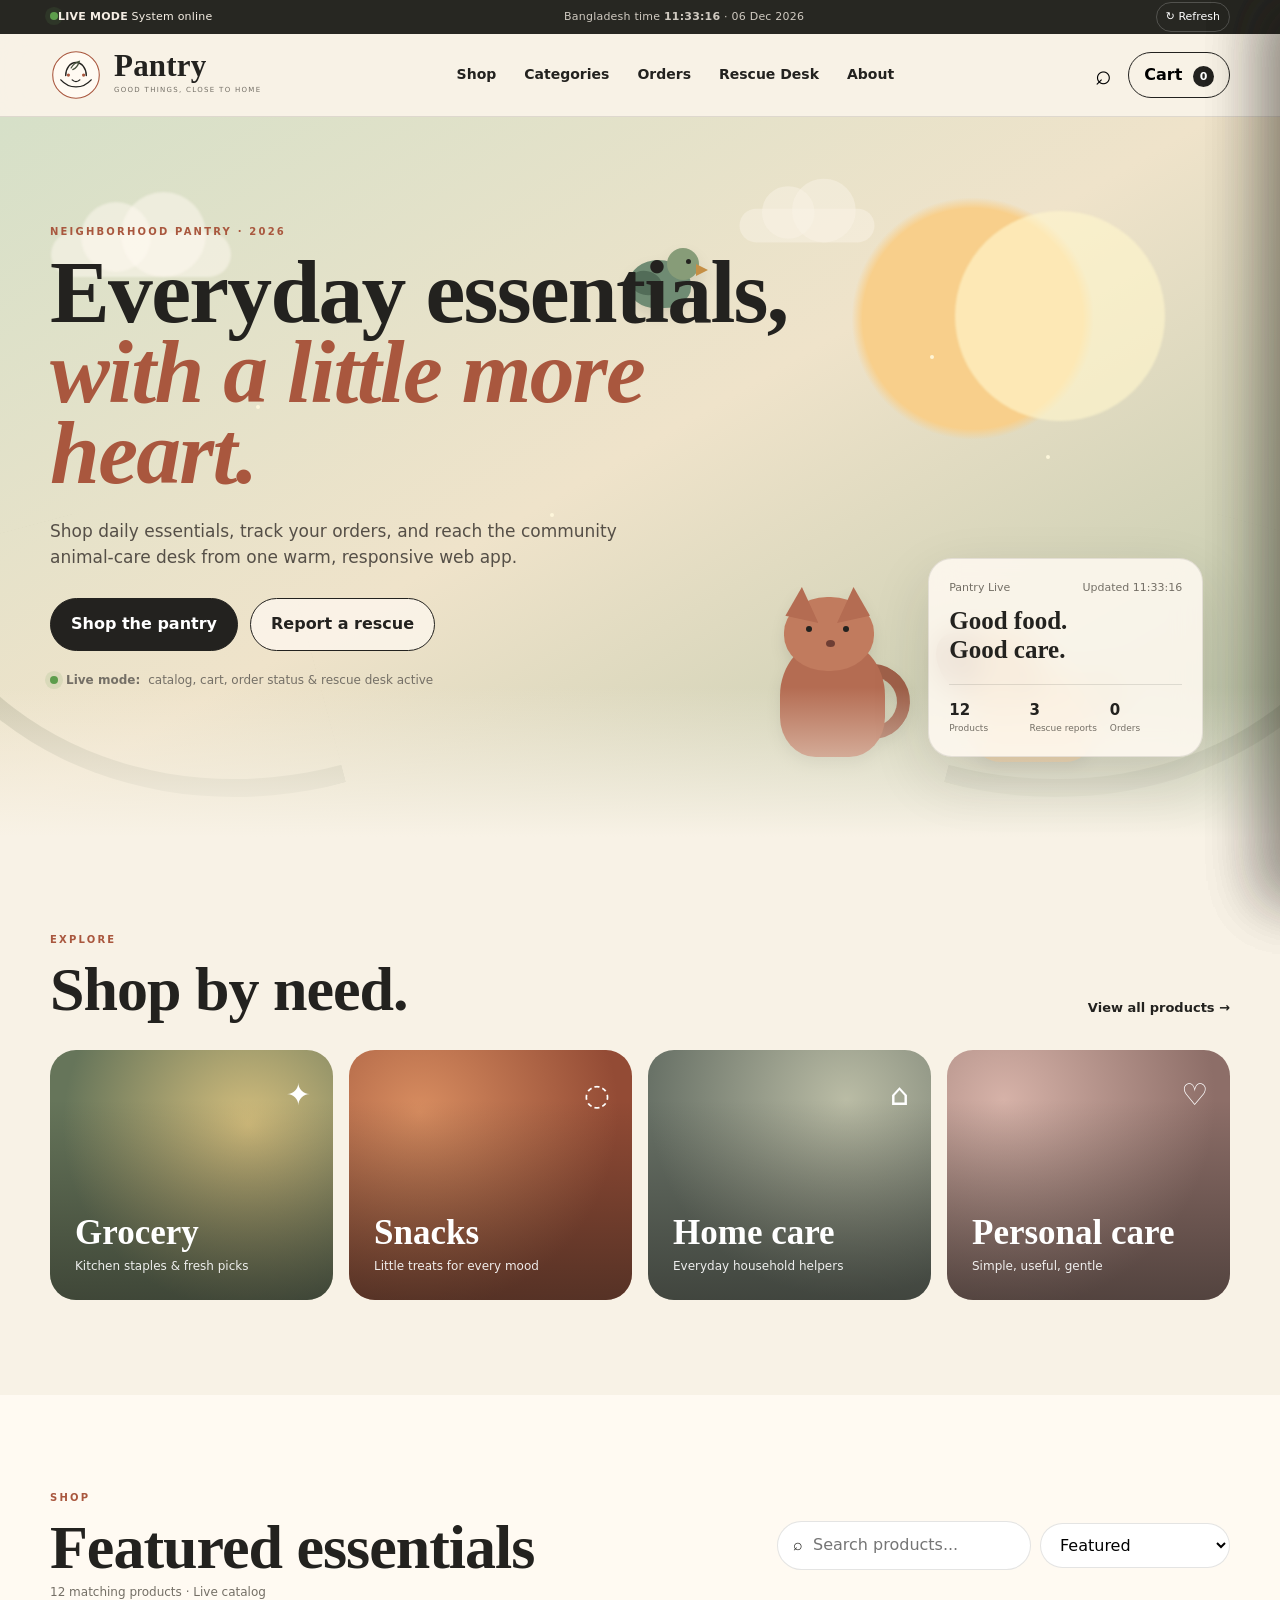
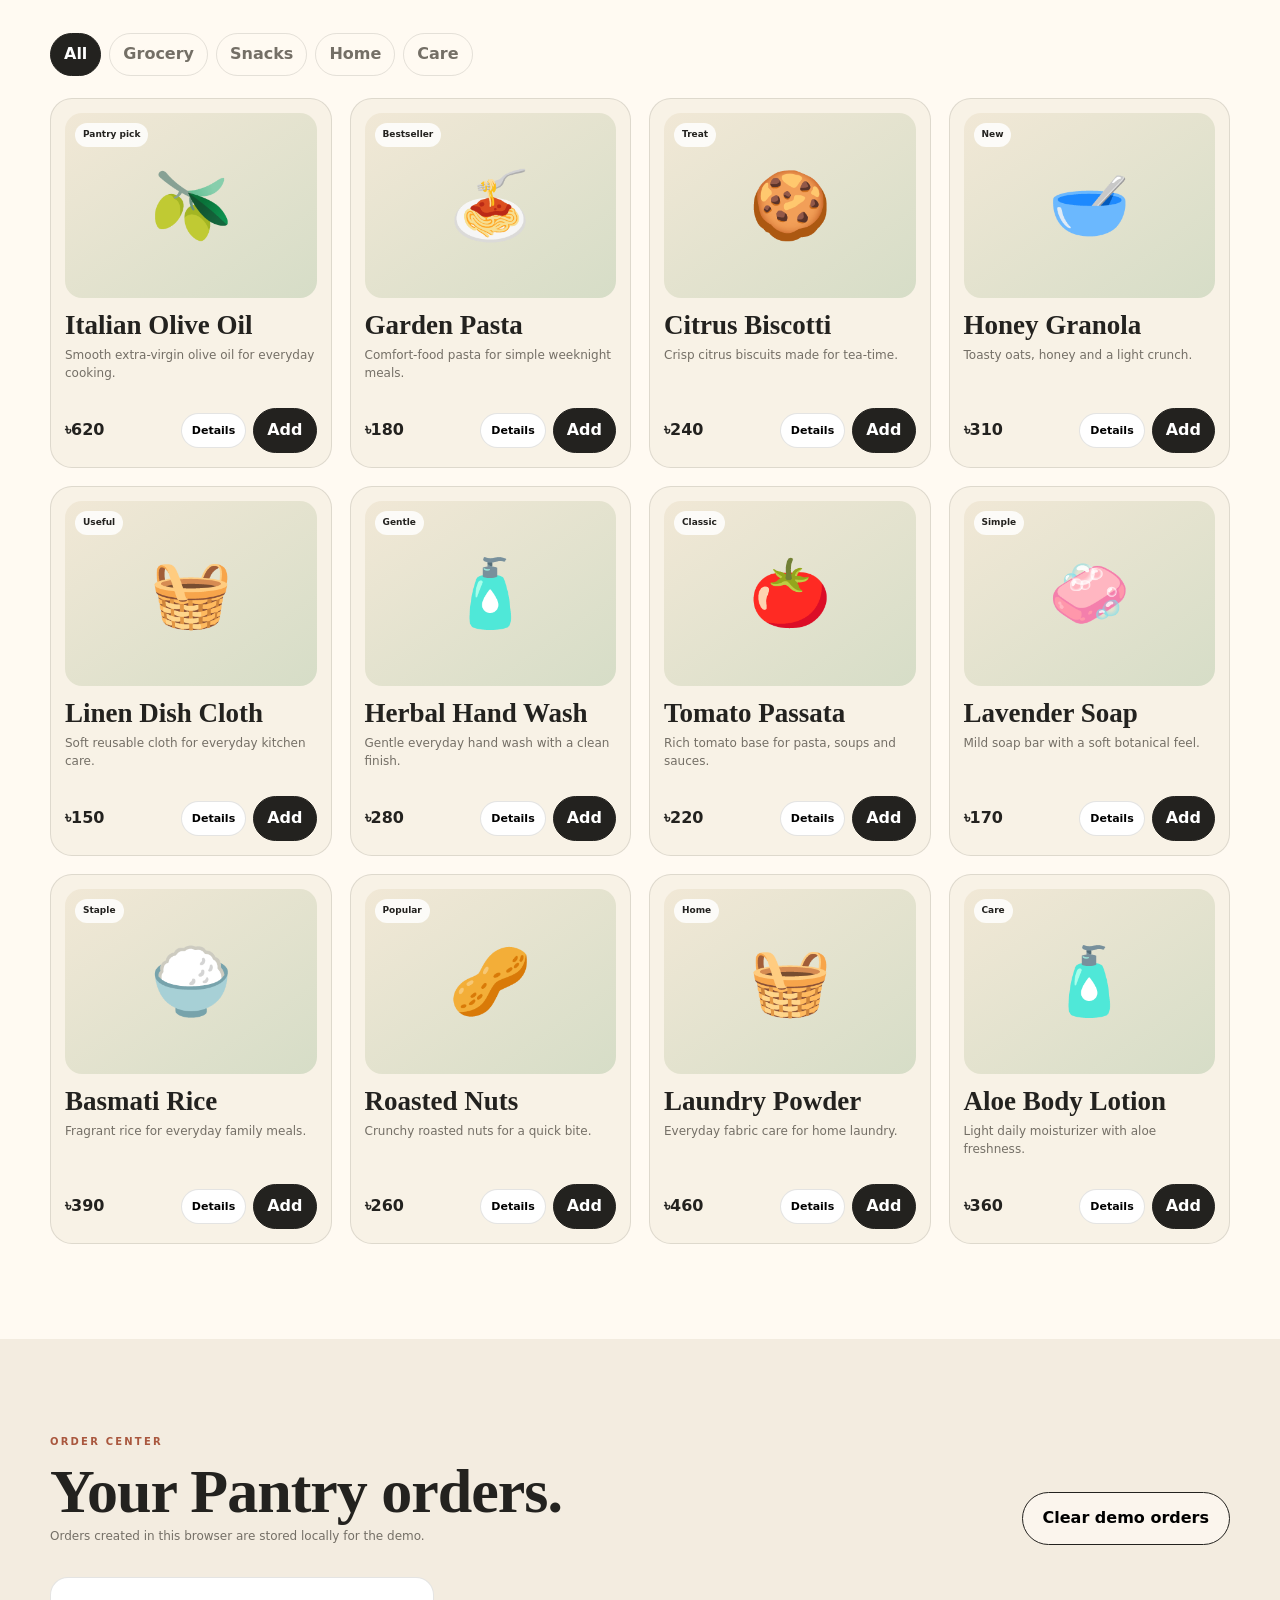
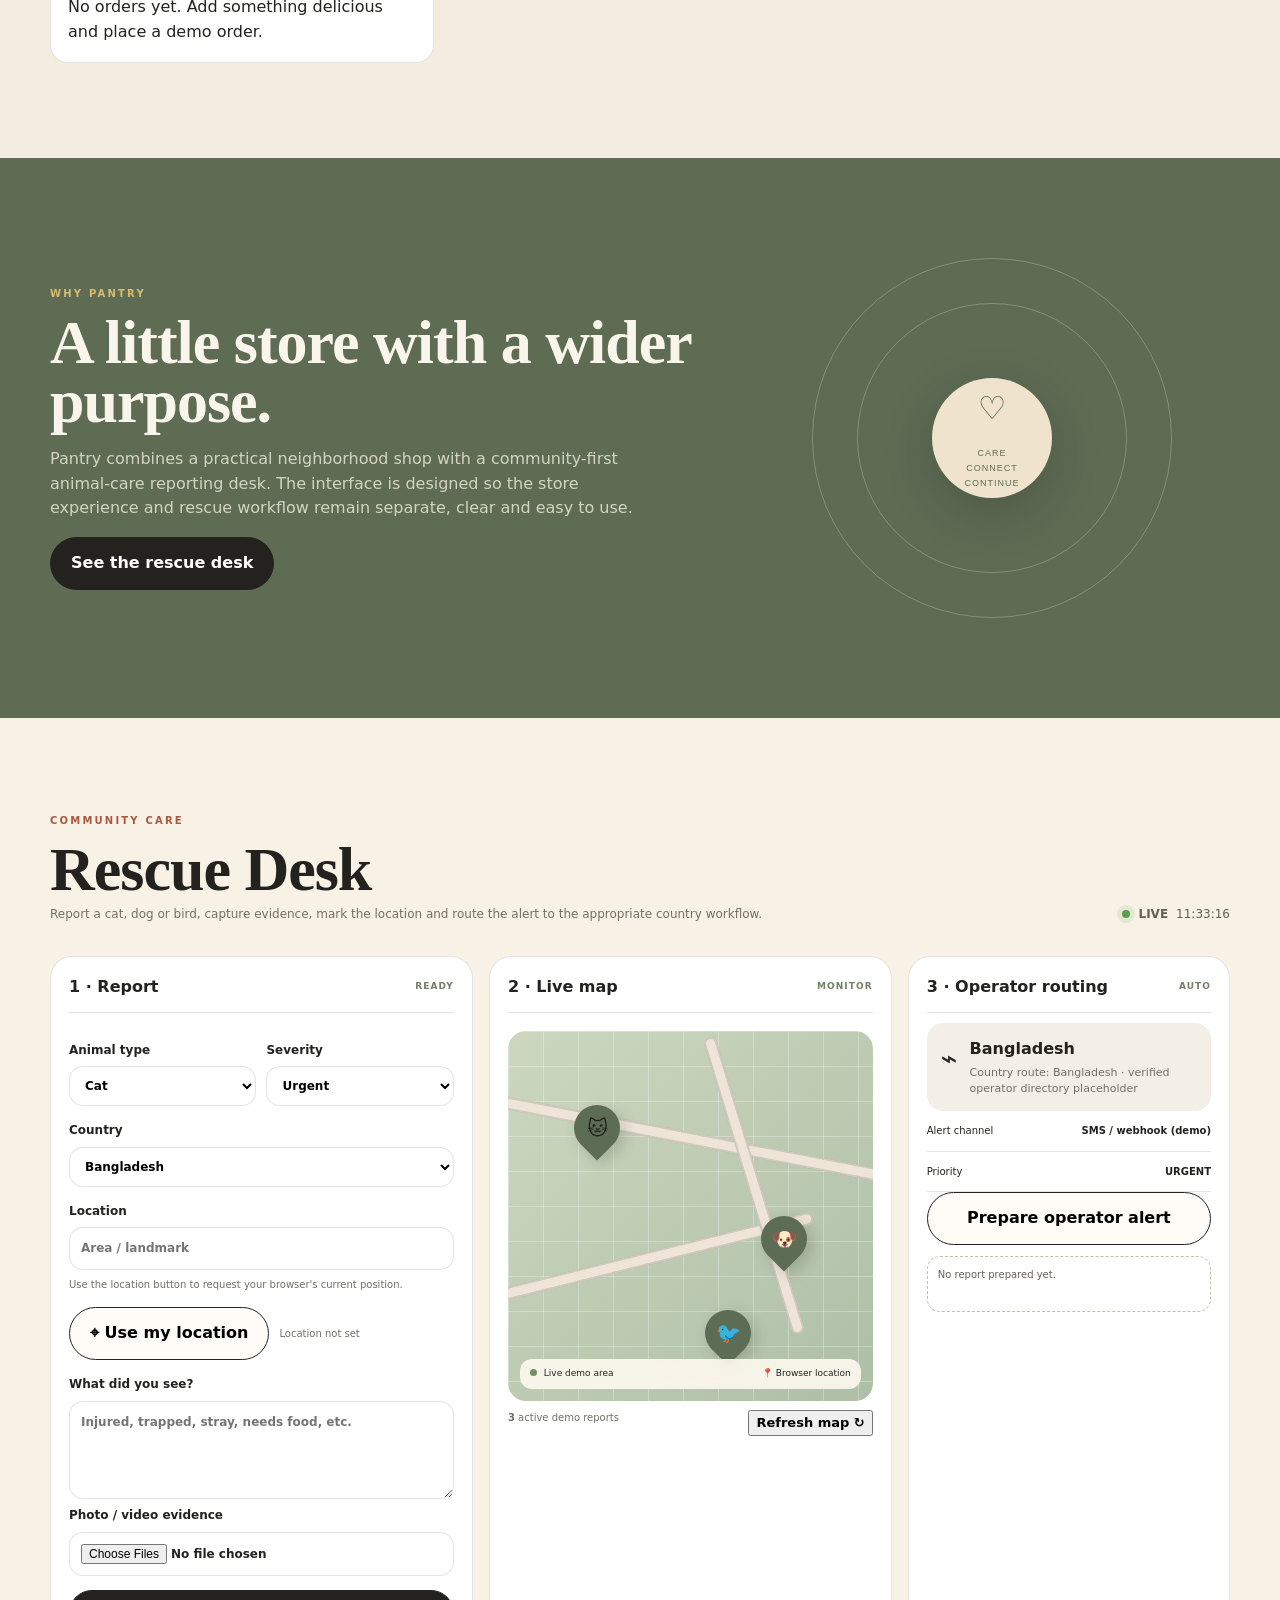
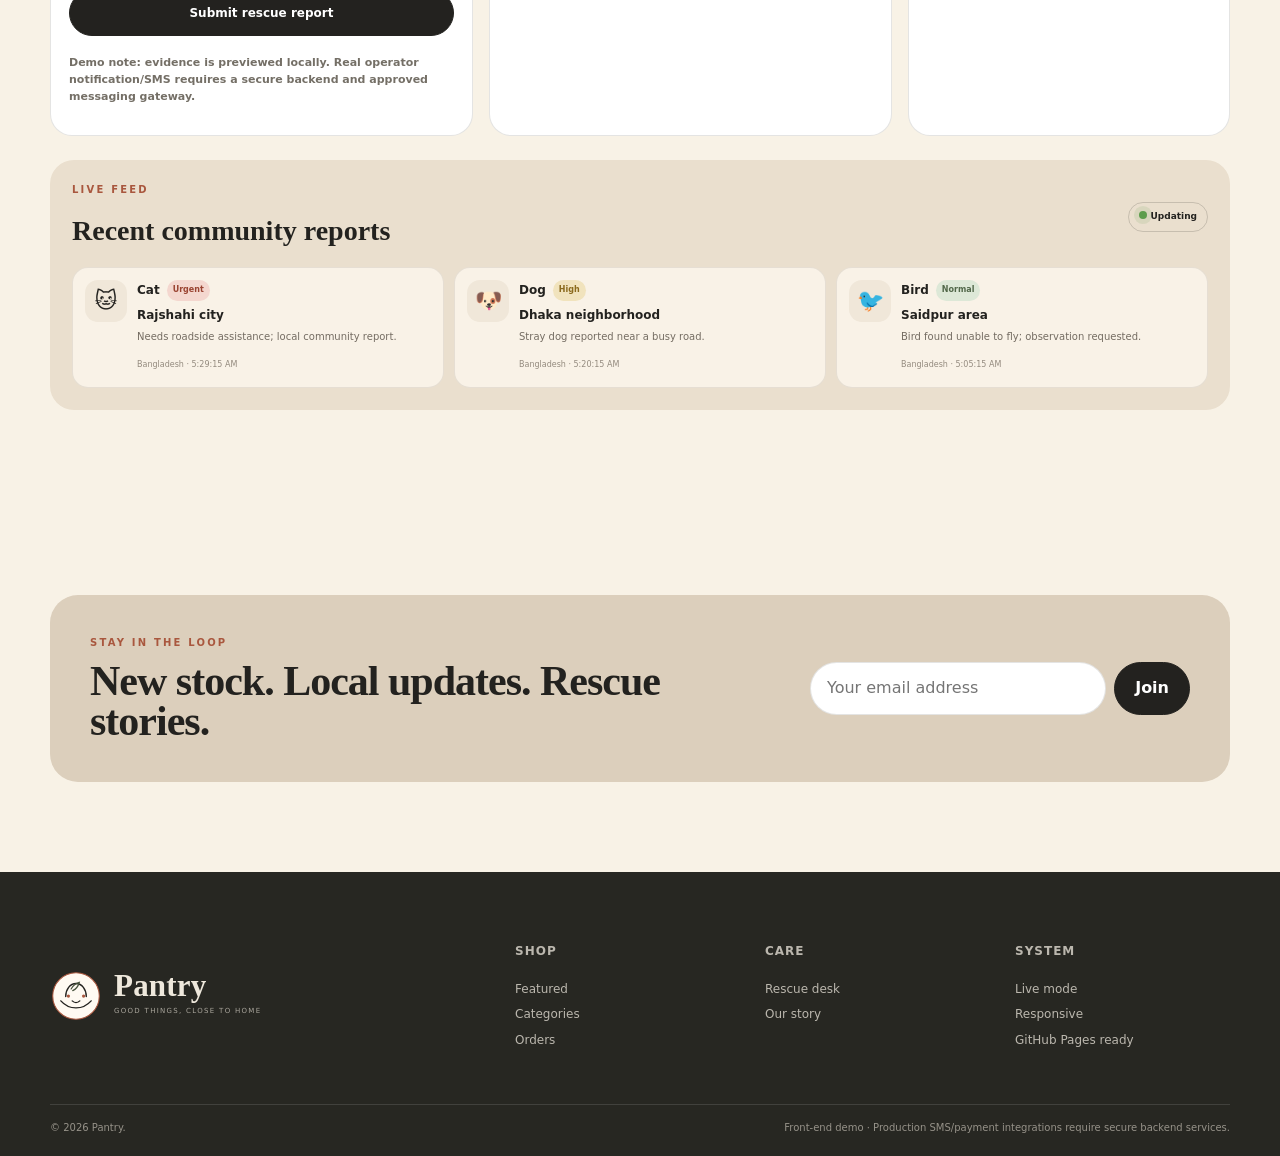
==== commit 51768686: "Add files via upload" ====
--- a/index.html
+++ b/index.html
@@ -3,91 +3,38 @@
 <head>
 <meta charset="utf-8">
 <meta name="viewport" content="width=device-width, initial-scale=1">
-<meta name="description" content="Pantry - a warm, Italian-inspired neighborhood shop experience with grocery essentials and animal rescue support.">
+<meta name="description" content="Pantry, a neighborhood shop with a community animal-care desk.">
 <title>Pantry | Everyday Goodness</title>
 <link rel="stylesheet" href="styles.css">
 </head>
 <body>
-<div class="ambient ambient-one"></div><div class="ambient ambient-two"></div>
-<header class="site-header">
-  <div class="shell nav-wrap">
-    <a class="brand" href="#home" aria-label="Pantry home">
-      <svg class="brand-mark" viewBox="0 0 96 96" role="img" aria-label="Pantry logo">
-        <circle cx="48" cy="48" r="43" class="logo-ring"/>
-        <path d="M21 58c7 8 17 12 27 12s20-4 27-12" class="logo-line"/>
-        <path d="M29 50c1-14 8-23 19-23 10 0 17 8 19 23" class="logo-line"/>
-        <path d="M43 37c2-5 5-9 10-11-1 6-3 11-10 14" class="logo-leaf"/>
-        <circle cx="33" cy="47" r="2.8" class="logo-dot"/><circle cx="63" cy="47" r="2.8" class="logo-dot"/>
-        <path d="M42 57c3 3 9 3 12 0" class="logo-line"/>
-      </svg>
-      <span class="brand-copy"><strong>Pantry</strong><small>GOOD THINGS, CLOSE TO HOME</small></span>
-    </a>
-    <nav class="desktop-nav" id="desktop-nav" aria-label="Primary navigation">
-      <a href="#shop">Shop</a><a href="#categories">Categories</a><a href="#rescue">Rescue</a><a href="#about">About</a>
-    </nav>
-    <div class="nav-actions">
-      <button class="icon-btn" id="searchBtn" aria-label="Search">⌕</button>
-      <button class="cart-btn" id="cartBtn" aria-label="Open cart">Cart <span id="cartCount">0</span></button>
-      <button class="menu-btn" id="menuBtn" aria-label="Open menu" aria-expanded="false" aria-controls="desktop-nav">☰</button>
-    </div>
-  </div>
-</header>
-
+<div class="top-live"><div class="shell livebar"><span><i class="live-dot"></i><b>LIVE MODE</b> <span id="liveText">System online</span></span><span class="live-meta">Bangladesh time <b id="bdTime">--:--:--</b> · <span id="todayText">--</span></span><button id="refreshBtn" class="refresh-btn" title="Refresh live data">↻ Refresh</button></div></div>
+<header class="site-header"><div class="shell nav-wrap">
+<a class="brand" href="#home" aria-label="Pantry home"><svg class="brand-mark" viewBox="0 0 96 96" role="img" aria-label="Pantry logo"><circle cx="48" cy="48" r="43" class="logo-ring"/><path d="M20 57c8 9 18 13 28 13s20-4 28-13" class="logo-line"/><path d="M29 49c0-13 8-24 19-24s19 11 19 24" class="logo-line"/><path d="M39 35c4-7 8-10 15-12-2 7-5 12-12 15" class="logo-leaf"/><circle cx="34" cy="48" r="3" class="logo-dot"/><circle cx="62" cy="48" r="3" class="logo-dot"/><path d="M41 57c4 4 10 4 14 0" class="logo-line"/></svg><span class="brand-copy"><strong>Pantry</strong><small>GOOD THINGS, CLOSE TO HOME</small></span></a>
+<nav class="desktop-nav" id="desktop-nav" aria-label="Primary navigation"><a href="#shop">Shop</a><a href="#categories">Categories</a><a href="#orders">Orders</a><a href="#rescue">Rescue Desk</a><a href="#about">About</a></nav>
+<div class="nav-actions"><button class="icon-btn" id="searchBtn" aria-label="Search">⌕</button><button class="cart-btn" id="cartBtn" aria-label="Open cart">Cart <span id="cartCount">0</span></button><button class="menu-btn" id="menuBtn" aria-label="Open menu" aria-expanded="false" aria-controls="desktop-nav">☰</button></div>
+</div></header>
 <main id="home">
-<section class="hero">
-  <div class="pet-scene" aria-hidden="true">
-    <div class="sun-glow"></div>
-    <div class="cloud cloud-a"></div><div class="cloud cloud-b"></div>
-    <div class="vine vine-a"></div><div class="vine vine-b"></div>
-    <div class="pet pet-cat"><div class="tail"></div><div class="body"></div><div class="head"></div><div class="ear e1"></div><div class="ear e2"></div><div class="eye eye1"></div><div class="eye eye2"></div><div class="nose"></div></div>
-    <div class="pet pet-dog"><div class="dog-body"></div><div class="dog-head"></div><div class="dog-ear"></div><div class="dog-eye"></div><div class="dog-nose"></div><div class="dog-tail"></div></div>
-    <div class="pet pet-bird"><div class="bird-body"></div><div class="bird-wing"></div><div class="bird-head"></div><div class="bird-eye"></div><div class="bird-beak"></div></div>
-    <div class="spark s1"></div><div class="spark s2"></div><div class="spark s3"></div><div class="spark s4"></div>
-  </div>
-  <div class="shell hero-content">
-    <div class="eyebrow">NEIGHBORHOOD PANTRY · SINCE 2026</div>
-    <h1>Everyday essentials,<br><em>with a little more heart.</em></h1>
-    <p>Fresh pantry staples, thoughtful finds, and a community-first space where shopping and caring for animals can live under one roof.</p>
-    <div class="hero-actions"><a class="btn btn-dark" href="#shop">Shop the pantry</a><a class="btn btn-light" href="#rescue">Report a rescue</a></div>
-    <div class="hero-note"><span class="live-dot"></span> Open for local orders · Rescue desk active</div>
-  </div>
-  <div class="hero-card">
-    <div class="hero-card-top"><span>Today at Pantry</span><span>Local</span></div>
-    <strong>Good food. Good neighbors.<br>Good care.</strong>
-    <div class="mini-stats"><span><b>40+</b><small>Essentials</small></span><span><b>24/7</b><small>Rescue report</small></span><span><b>1</b><small>Shared purpose</small></span></div>
-  </div>
-</section>
-
-<section class="section" id="categories"><div class="shell">
-  <div class="section-head"><div><div class="eyebrow">EXPLORE</div><h2>Pantry, but personal.</h2></div><a href="#shop" class="text-link">View all products →</a></div>
-  <div class="category-grid">
-    <button class="category-card category-grocery" data-filter="Grocery"><span class="category-icon">✦</span><strong>Grocery</strong><small>Kitchen staples & fresh picks</small></button>
-    <button class="category-card category-snacks" data-filter="Snacks"><span class="category-icon">◌</span><strong>Snacks</strong><small>Little treats for every mood</small></button>
-    <button class="category-card category-home" data-filter="Home"><span class="category-icon">⌂</span><strong>Home care</strong><small>Everyday household helpers</small></button>
-    <button class="category-card category-care" data-filter="Care"><span class="category-icon">♡</span><strong>Personal care</strong><small>Simple, useful, gentle</small></button>
-  </div>
+<section class="hero"><div class="pet-scene" aria-hidden="true"><div class="sun-glow"></div><div class="cloud cloud-a"></div><div class="cloud cloud-b"></div><div class="vine vine-a"></div><div class="vine vine-b"></div><div class="pet pet-cat"><div class="tail"></div><div class="body"></div><div class="head"></div><div class="ear e1"></div><div class="ear e2"></div><div class="eye eye1"></div><div class="eye eye2"></div><div class="nose"></div></div><div class="pet pet-dog"><div class="dog-body"></div><div class="dog-head"></div><div class="dog-ear"></div><div class="dog-eye"></div><div class="dog-nose"></div><div class="dog-tail"></div></div><div class="pet pet-bird"><div class="bird-body"></div><div class="bird-wing"></div><div class="bird-head"></div><div class="bird-eye"></div><div class="bird-beak"></div></div><div class="spark s1"></div><div class="spark s2"></div><div class="spark s3"></div><div class="spark s4"></div></div>
+<div class="shell hero-content"><div class="eyebrow">NEIGHBORHOOD PANTRY · 2026</div><h1>Everyday essentials,<br><em>with a little more heart.</em></h1><p>Shop daily essentials, track your orders, and reach the community animal-care desk from one warm, responsive web app.</p><div class="hero-actions"><a class="btn btn-dark" href="#shop">Shop the pantry</a><a class="btn btn-light" href="#rescue">Report a rescue</a></div><div class="hero-note"><span class="live-dot"></span> <b>Live mode:</b> catalog, cart, order status & rescue desk active</div></div>
+<div class="hero-card"><div class="hero-card-top"><span>Pantry Live</span><span id="heroUpdated">Updated now</span></div><strong>Good food.<br>Good care.</strong><div class="mini-stats"><span><b id="productCount">0</b><small>Products</small></span><span><b id="rescueCount">0</b><small>Rescue reports</small></span><span><b id="orderCount">0</b><small>Orders</small></span></div></div></section>
+<section class="section" id="categories"><div class="shell"><div class="section-head"><div><div class="eyebrow">EXPLORE</div><h2>Shop by need.</h2></div><a href="#shop" class="text-link">View all products →</a></div><div class="category-grid"><button class="category-card category-grocery" data-filter="Grocery"><span class="category-icon">✦</span><strong>Grocery</strong><small>Kitchen staples & fresh picks</small></button><button class="category-card category-snacks" data-filter="Snacks"><span class="category-icon">◌</span><strong>Snacks</strong><small>Little treats for every mood</small></button><button class="category-card category-home" data-filter="Home"><span class="category-icon">⌂</span><strong>Home care</strong><small>Everyday household helpers</small></button><button class="category-card category-care" data-filter="Care"><span class="category-icon">♡</span><strong>Personal care</strong><small>Simple, useful, gentle</small></button></div></div></section>
+<section class="section section-shop" id="shop"><div class="shell"><div class="shop-toolbar"><div><div class="eyebrow">SHOP</div><h2>Featured essentials</h2><p class="muted-line" id="catalogStatus">Catalog loaded.</p></div><div class="toolbar-right"><label class="search-field"><span>⌕</span><input id="searchInput" placeholder="Search products..." autocomplete="off"></label><select id="sortSelect"><option value="featured">Featured</option><option value="low">Price: low to high</option><option value="high">Price: high to low</option></select></div></div><div class="filter-row"><button class="filter active" data-filter="All">All</button><button class="filter" data-filter="Grocery">Grocery</button><button class="filter" data-filter="Snacks">Snacks</button><button class="filter" data-filter="Home">Home</button><button class="filter" data-filter="Care">Care</button></div><div class="product-grid" id="productGrid"></div></div></section>
+<section class="section order-section" id="orders"><div class="shell"><div class="section-head"><div><div class="eyebrow">ORDER CENTER</div><h2>Your Pantry orders.</h2><p class="muted-line">Orders created in this browser are stored locally for the demo.</p></div><button class="btn btn-light" id="clearOrdersBtn">Clear demo orders</button></div><div id="ordersList" class="orders-grid"></div></div></section>
+<section class="story-banner" id="about"><div class="shell story-grid"><div><div class="eyebrow">WHY PANTRY</div><h2>A little store with a wider purpose.</h2><p>Pantry combines a practical neighborhood shop with a community-first animal-care reporting desk. The interface is designed so the store experience and rescue workflow remain separate, clear and easy to use.</p><a class="btn btn-dark" href="#rescue">See the rescue desk</a></div><div class="story-orbit"><div class="orbit-ring ring1"></div><div class="orbit-ring ring2"></div><div class="orbit-core">♡<span>care<br>connect<br>continue</span></div></div></div></section>
+<section class="section rescue-section" id="rescue"><div class="shell"><div class="section-head"><div><div class="eyebrow">COMMUNITY CARE</div><h2>Rescue Desk</h2><p class="muted-line">Report a cat, dog or bird, capture evidence, mark the location and route the alert to the appropriate country workflow.</p></div><div class="rescue-status"><span class="live-dot"></span> <b id="rescueDeskStatus">LIVE</b><span id="rescueDeskClock">--:--</span></div></div>
+<div class="rescue-dashboard"><div class="rescue-panel"><div class="panel-title"><span>1 · Report</span><span class="step-state">READY</span></div><form id="rescueForm" class="drawer-form"><div class="two-col"><label>Animal type<select id="animalType"><option>Cat</option><option>Dog</option><option>Bird</option></select></label><label>Severity<select id="animalSeverity"><option>Urgent</option><option>High</option><option>Normal</option></select></label></div><label>Country<select id="animalCountry"><option value="Bangladesh">Bangladesh</option><option value="India">India</option><option value="Pakistan">Pakistan</option><option value="Nepal">Nepal</option><option value="Sri Lanka">Sri Lanka</option><option value="Other">Other</option></select></label><label>Location<input id="animalLocation" placeholder="Area / landmark" required><small class="helper">Use the location button to request your browser's current position.</small></label><div class="inline-actions"><button type="button" class="btn btn-light" id="locateBtn">⌖ Use my location</button><span id="geoStatus" class="helper">Location not set</span></div><label>What did you see?<textarea id="animalNotes" rows="4" placeholder="Injured, trapped, stray, needs food, etc." required></textarea><label>Photo / video evidence<input id="animalMedia" type="file" accept="image/*,video/*" multiple></label><div id="mediaPreview" class="media-preview" aria-live="polite"></div><button class="btn btn-dark full">Submit rescue report</button><p class="form-note">Demo note: evidence is previewed locally. Real operator notification/SMS requires a secure backend and approved messaging gateway.</p></form></div>
+<div class="rescue-panel"><div class="panel-title"><span>2 · Live map</span><span class="step-state">MONITOR</span></div><div class="map-box" id="rescueMap"><div class="map-grid"></div><div class="road r1"></div><div class="road r2"></div><div class="road r3"></div><div class="pin pin-a"><span>🐱</span></div><div class="pin pin-b"><span>🐶</span></div><div class="pin pin-c"><span>🐦</span></div><div id="userPin" class="pin user-pin hidden"><span>●</span></div><div class="map-legend"><span><i class="map-live"></i> Live demo area</span><span>📍 Browser location</span></div></div><div class="map-meta"><span><b id="mapReports">3</b> active demo reports</span><button class="text-link" id="refreshMapBtn">Refresh map ↻</button></div></div>
+<div class="rescue-panel operator-panel"><div class="panel-title"><span>3 · Operator routing</span><span class="step-state">AUTO</span></div><div class="route-card"><div class="route-icon">⌁</div><div><b id="routeCountry">Bangladesh</b><p id="routeText">Country-based routing is ready. Verified operator contact details can be connected before production.</p></div></div><div class="operator-row"><span>Alert channel</span><strong id="alertChannel">SMS / webhook (demo)</strong></div><div class="operator-row"><span>Priority</span><strong id="routePriority">URGENT</strong></div><button id="sendAlertBtn" class="btn btn-light full" type="button">Prepare operator alert</button><div id="alertPreview" class="alert-preview">No report prepared yet.</div></div></div>
+<div class="rescue-feed"><div class="feed-head"><div><div class="eyebrow">LIVE FEED</div><h3>Recent community reports</h3></div><span class="live-pill"><i class="live-dot"></i> Updating</span></div><div id="rescueFeed" class="feed-grid"></div></div>
 </div></section>
-
-<section class="section section-shop" id="shop"><div class="shell">
-  <div class="shop-toolbar"><div><div class="eyebrow">SHOP</div><h2>Featured essentials</h2></div><div class="toolbar-right"><label class="search-field"><span>⌕</span><input id="searchInput" placeholder="Search products..." autocomplete="off"></label><select id="sortSelect"><option value="featured">Featured</option><option value="low">Price: low to high</option><option value="high">Price: high to low</option></select></div></div>
-  <div class="filter-row"><button class="filter active" data-filter="All">All</button><button class="filter" data-filter="Grocery">Grocery</button><button class="filter" data-filter="Snacks">Snacks</button><button class="filter" data-filter="Home">Home</button><button class="filter" data-filter="Care">Care</button></div>
-  <div class="product-grid" id="productGrid"></div>
-</div></section>
-
-<section class="story-banner" id="about"><div class="shell story-grid"><div><div class="eyebrow">WHY PANTRY</div><h2>A little store with a wider purpose.</h2><p>Pantry is designed as a warm, family-friendly local shop experience. The store side makes everyday shopping easy; the rescue side makes it easier for a worried neighbor to say, “I found an animal that needs help.”</p><a class="btn btn-dark" href="#rescue">See the rescue desk</a></div><div class="story-orbit"><div class="orbit-ring ring1"></div><div class="orbit-ring ring2"></div><div class="orbit-core">♡<span>care<br>connect<br>continue</span></div></div></div></section>
-
-<section class="section rescue-section" id="rescue"><div class="shell"><div class="rescue-card"><div class="rescue-copy"><div class="eyebrow">RESCUE DESK</div><h2>See an animal in trouble?<br><em>Make the first report.</em></h2><p>Log a cat, dog, or bird rescue with location, notes, and optional photo/video evidence. The report stays organized so a human operator can follow the case.</p><div class="rescue-buttons"><button class="btn btn-dark" id="reportBtn">Report an animal</button><button class="btn btn-light" id="mapDemoBtn">Open rescue map</button></div><div class="rescue-status"><span class="live-dot"></span> Rescue desk status: <b>ready</b></div></div><div class="rescue-illustration"><div class="badge">CARE<br>FIRST</div><div class="rescue-pet">🐾</div></div></div></div></section>
-
 <section class="newsletter"><div class="shell newsletter-box"><div><div class="eyebrow">STAY IN THE LOOP</div><h2>New stock. Local updates. Rescue stories.</h2></div><form id="subscribeForm" class="subscribe"><input type="email" id="emailInput" placeholder="Your email address" required><button class="btn btn-dark">Join</button></form></div></section>
 </main>
-
-<footer class="footer"><div class="shell footer-grid"><div class="brand footer-brand"><svg class="brand-mark" viewBox="0 0 96 96"><circle cx="48" cy="48" r="43" class="logo-ring"/><path d="M21 58c7 8 17 12 27 12s20-4 27-12" class="logo-line"/><path d="M29 50c1-14 8-23 19-23 10 0 17 8 19 23" class="logo-line"/><path d="M43 37c2-5 5-9 10-11-1 6-3 11-10 14" class="logo-leaf"/><circle cx="33" cy="47" r="2.8" class="logo-dot"/><circle cx="63" cy="47" r="2.8" class="logo-dot"/><path d="M42 57c3 3 9 3 12 0" class="logo-line"/></svg><span class="brand-copy"><strong>Pantry</strong><small>GOOD THINGS, CLOSE TO HOME</small></span></div><div><b>Shop</b><a href="#shop">Featured</a><a href="#categories">Categories</a></div><div><b>Care</b><a href="#rescue">Rescue desk</a><a href="#about">Our story</a></div><div><b>Contact</b><span>Local orders</span><span>Community desk</span></div></div><div class="shell footer-bottom"><span>© 2026 Pantry. Crafted for a neighborhood-first web experience.</span><span>GitHub Pages ready · No backend required for the demo</span></div></footer>
-
+<footer class="footer"><div class="shell footer-grid"><div class="brand footer-brand"><svg class="brand-mark" viewBox="0 0 96 96"><circle cx="48" cy="48" r="43" class="logo-ring"/><path d="M20 57c8 9 18 13 28 13s20-4 28-13" class="logo-line"/><path d="M29 49c0-13 8-24 19-24s19 11 19 24" class="logo-line"/><path d="M39 35c4-7 8-10 15-12-2 7-5 12-12 15" class="logo-leaf"/><circle cx="34" cy="48" r="3" class="logo-dot"/><circle cx="62" cy="48" r="3" class="logo-dot"/><path d="M41 57c4 4 10 4 14 0" class="logo-line"/></svg><span class="brand-copy"><strong>Pantry</strong><small>GOOD THINGS, CLOSE TO HOME</small></span></div><div><b>Shop</b><a href="#shop">Featured</a><a href="#categories">Categories</a><a href="#orders">Orders</a></div><div><b>Care</b><a href="#rescue">Rescue desk</a><a href="#about">Our story</a></div><div><b>System</b><span>Live mode</span><span>Responsive</span><span>GitHub Pages ready</span></div></div><div class="shell footer-bottom"><span>© 2026 Pantry.</span><span>Front-end demo · Production SMS/payment integrations require secure backend services.</span></div></footer>
 <div class="overlay" id="overlay"></div>
 <aside class="drawer cart-drawer" id="cartDrawer" aria-label="Shopping cart"><div class="drawer-head"><h3>Your cart</h3><button class="close-btn" data-close="cartDrawer">×</button></div><div id="cartItems" class="cart-items"></div><div class="cart-total"><span>Total</span><strong id="cartTotal">৳0</strong></div><button class="btn btn-dark full" id="checkoutBtn">Continue to checkout</button></aside>
-<aside class="drawer rescue-drawer" id="rescueDrawer" aria-label="Animal rescue report"><div class="drawer-head"><h3>Rescue report</h3><button class="close-btn" data-close="rescueDrawer">×</button></div><form id="rescueForm" class="drawer-form"><label>Animal type<select id="animalType"><option>Cat</option><option>Dog</option><option>Bird</option></select></label><label>Location<input id="animalLocation" placeholder="Area / landmark" required></label><label>What did you see?<textarea id="animalNotes" rows="4" placeholder="Injured, trapped, stray, needs food, etc."></textarea></label><label>Photo / video evidence<input id="animalMedia" type="file" accept="image/*,video/*"></label><button class="btn btn-dark full">Submit report</button><p class="form-note">Demo mode: report is stored in this browser for the session.</p></form></aside>
-<aside class="drawer map-drawer" id="mapDrawer" aria-label="Rescue map"><div class="drawer-head"><h3>Rescue map</h3><button class="close-btn" data-close="mapDrawer">×</button></div><div class="map-box"><div class="map-lines"></div><div class="pin pin-a">🐱</div><div class="pin pin-b">🐶</div><div class="pin pin-c">🐦</div><div class="map-label">Demo local rescue area</div></div><p class="form-note">Map preview is a safe demo. Connect a real map and verified operator workflow before deployment.</p></aside>
+<aside class="drawer checkout-drawer" id="checkoutDrawer" aria-label="Checkout"><div class="drawer-head"><h3>Checkout</h3><button class="close-btn" data-close="checkoutDrawer">×</button></div><form id="checkoutForm" class="drawer-form"><label>Full name<input id="customerName" required></label><label>Phone<input id="customerPhone" required inputmode="tel"></label><label>Delivery area<input id="customerArea" required></label><label>Delivery note<textarea id="deliveryNote" rows="3" placeholder="Optional note"></textarea></label><div class="checkout-summary"><span>Order total</span><strong id="checkoutTotal">৳0</strong></div><button class="btn btn-dark full">Place demo order</button><p class="form-note">Payment is not connected in this front-end package.</p></form></aside>
+<aside class="drawer product-drawer" id="productDrawer" aria-label="Product details"><div class="drawer-head"><h3 id="productTitle">Product</h3><button class="close-btn" data-close="productDrawer">×</button></div><div id="productDetail"></div></aside>
 <div class="toast" id="toast"></div>
 <script src="app.js"></script>
-</body>
-</html>
+</body></html>
--- a/styles.css
+++ b/styles.css
@@ -1,3 +1,8 @@
 :root{--cream:#f8f2e6;--paper:#fffaf2;--ink:#23221f;--muted:#746f66;--olive:#46523c;--sage:#91a07b;--terracotta:#a9573e;--gold:#d8b46a;--line:rgba(35,34,31,.12);--shadow:0 22px 60px rgba(40,34,25,.12);--radius:26px}*{box-sizing:border-box}html{scroll-behavior:smooth}body{margin:0;background:var(--cream);color:var(--ink);font-family:Inter,system-ui,sans-serif;line-height:1.55}a{text-decoration:none;color:inherit}button,input,select,textarea{font:inherit}.shell{width:min(1180px,calc(100% - 40px));margin:auto}.site-header{position:sticky;top:0;z-index:20;background:rgba(248,242,230,.88);backdrop-filter:blur(16px);border-bottom:1px solid var(--line)}.nav-wrap{height:82px;display:flex;align-items:center;justify-content:space-between;gap:24px}.brand{display:flex;align-items:center;gap:12px}.brand-mark{width:52px;height:52px}.brand-copy{display:flex;flex-direction:column}.brand-copy strong{font-family:"Cormorant Garamond",serif;font-size:31px;line-height:.8;letter-spacing:.2px}.brand-copy small{font-size:7px;letter-spacing:1.3px;color:var(--muted);margin-top:7px}.logo-ring{fill:var(--paper);stroke:var(--terracotta);stroke-width:2}.logo-line{fill:none;stroke:var(--ink);stroke-width:2.6;stroke-linecap:round}.logo-leaf{fill:none;stroke:var(--olive);stroke-width:2.3;stroke-linecap:round}.logo-dot{fill:var(--terracotta)}.desktop-nav{display:flex;gap:28px;font-size:14px;font-weight:600}.desktop-nav a:hover,.text-link:hover{color:var(--terracotta)}.nav-actions{display:flex;align-items:center;gap:10px}.icon-btn,.menu-btn,.close-btn{background:transparent;border:0;cursor:pointer}.icon-btn{font-size:28px}.cart-btn{border:1px solid var(--ink);background:transparent;border-radius:999px;padding:10px 15px;cursor:pointer;font-weight:700}.cart-btn span{display:inline-grid;place-items:center;min-width:21px;height:21px;background:var(--ink);color:white;border-radius:50%;font-size:11px;margin-left:5px}.menu-btn{display:none;font-size:20px}.hero{min-height:720px;position:relative;overflow:hidden;display:flex;align-items:center}.hero:after{content:"";position:absolute;inset:auto 0 0;height:150px;background:linear-gradient(180deg,transparent,var(--cream));pointer-events:none}.hero-content{position:relative;z-index:4;padding:100px 0 140px}.eyebrow{font-size:10px;letter-spacing:2.2px;font-weight:800;color:var(--terracotta);margin-bottom:12px}.hero h1,h2{font-family:"Cormorant Garamond",serif}.hero h1{font-size:clamp(52px,7vw,90px);line-height:.9;max-width:760px;margin:0 0 24px;letter-spacing:-1.7px}.hero h1 em,h2 em{color:var(--terracotta);font-style:italic}.hero p{max-width:580px;color:#554f47;font-size:17px;margin:0 0 28px}.hero-actions{display:flex;gap:12px;flex-wrap:wrap}.btn{border:1px solid var(--ink);padding:13px 20px;border-radius:999px;font-weight:800;cursor:pointer;display:inline-flex;justify-content:center;align-items:center;transition:.2s ease}.btn-dark{background:var(--ink);color:white}.btn-dark:hover{transform:translateY(-2px);background:#3a3935}.btn-light{background:rgba(255,250,242,.7)}.btn-light:hover{transform:translateY(-2px);background:#fff}.hero-note{margin-top:20px;color:var(--muted);font-size:12px;display:flex;align-items:center;gap:8px}.live-dot{display:inline-block;width:8px;height:8px;border-radius:50%;background:#5d9d4c;box-shadow:0 0 0 5px rgba(93,157,76,.13)}.hero-card{position:absolute;right:6%;bottom:80px;z-index:5;width:275px;background:rgba(255,250,242,.86);backdrop-filter:blur(14px);padding:20px;border:1px solid rgba(35,34,31,.1);border-radius:24px;box-shadow:var(--shadow)}.hero-card-top{display:flex;justify-content:space-between;color:var(--muted);font-size:11px;margin-bottom:12px}.hero-card strong{font-family:"Cormorant Garamond",serif;font-size:25px;line-height:1.05}.mini-stats{display:grid;grid-template-columns:repeat(3,1fr);gap:8px;margin-top:18px;padding-top:14px;border-top:1px solid var(--line)}.mini-stats span{display:flex;flex-direction:column}.mini-stats b{font-size:15px}.mini-stats small{font-size:9px;color:var(--muted)}.pet-scene{position:absolute;inset:0;background:radial-gradient(circle at 76% 28%,#f8cf8b 0 10%,transparent 11%),linear-gradient(150deg,#d6e0c8,#efe3ca 48%,#b8c4a7);overflow:hidden}.sun-glow{position:absolute;right:9%;top:13%;width:210px;height:210px;border-radius:50%;background:rgba(255,246,205,.65);filter:blur(1px)}.cloud{position:absolute;width:180px;height:45px;background:rgba(255,250,242,.5);filter:blur(1px);border-radius:50px}.cloud:before,.cloud:after{content:"";position:absolute;background:inherit;border-radius:50%}.cloud:before{width:70px;height:70px;left:30px;top:-30px}.cloud:after{width:85px;height:85px;right:25px;top:-40px}.cloud-a{left:4%;top:16%;animation:drift 18s linear infinite}.cloud-b{left:56%;top:12%;transform:scale(.75);opacity:.7;animation:drift 25s linear infinite reverse}.vine{position:absolute;bottom:0;width:380px;height:330px;border-left:18px solid rgba(70,82,60,.16);border-bottom:18px solid rgba(70,82,60,.16);border-radius:0 0 0 100%;transform:rotate(-15deg)}.vine-a{left:-70px}.vine-b{right:-80px;transform:scaleX(-1) rotate(-15deg)}.pet{position:absolute;filter:drop-shadow(0 8px 7px rgba(35,34,31,.11))}.pet-cat{left:58%;bottom:80px;width:170px;height:170px;animation:float 5s ease-in-out infinite}.pet-cat .body{position:absolute;width:105px;height:118px;left:38px;bottom:0;background:#b46c52;border-radius:48% 48% 34% 34%}.pet-cat .head{position:absolute;width:90px;height:74px;left:42px;top:10px;background:#c17b5e;border-radius:48%}.pet-cat .ear{position:absolute;top:0;width:33px;height:36px;background:#b46c52;clip-path:polygon(50% 0,100% 100%,0 80%)}.pet-cat .e1{left:43px}.pet-cat .e2{right:42px;transform:scaleX(-1)}.pet-cat .eye{position:absolute;top:39px;width:6px;height:6px;border-radius:50%;background:#23221f}.pet-cat .eye1{left:64px}.pet-cat .eye2{left:101px}.pet-cat .nose{position:absolute;top:53px;left:84px;width:9px;height:7px;border-radius:50%;background:#6e3e34}.pet-cat .tail{position:absolute;width:75px;height:75px;border:13px solid #9f6049;border-left-color:transparent;border-bottom-color:transparent;border-radius:50%;right:2px;bottom:18px;transform:rotate(36deg)}.pet-dog{left:73%;bottom:75px;width:190px;height:150px;animation:float 6.3s ease-in-out infinite 1s}.dog-body{position:absolute;left:40px;bottom:0;width:118px;height:95px;background:#dfbb82;border-radius:43px 52px 26px 26px}.dog-head{position:absolute;left:19px;top:15px;width:86px;height:82px;background:#d3aa6f;border-radius:44% 42% 45% 48%}.dog-ear{position:absolute;left:4px;top:20px;width:44px;height:58px;background:#8b6648;border-radius:50% 20% 60% 60%;transform:rotate(-18deg)}.dog-eye{position:absolute;left:76px;top:47px;width:7px;height:7px;border-radius:50%;background:#23221f}.dog-nose{position:absolute;left:88px;top:67px;width:13px;height:10px;border-radius:50%;background:#453b33}.dog-tail{position:absolute;right:7px;bottom:43px;width:44px;height:44px;border:10px solid #d3aa6f;border-left-color:transparent;border-bottom-color:transparent;border-radius:50%;transform:rotate(30deg)}.pet-bird{left:48%;top:125px;width:88px;height:70px;animation:birdfly 8s ease-in-out infinite}.bird-body{width:62px;height:48px;position:absolute;left:15px;top:18px;background:#6f8b73;border-radius:50% 55% 45% 45%}.bird-wing{position:absolute;left:16px;top:29px;width:32px;height:24px;background:#526c58;border-radius:50%;transform:rotate(15deg)}.bird-head{position:absolute;left:53px;top:6px;width:32px;height:32px;border-radius:50%;background:#879c78}.bird-eye{position:absolute;left:72px;top:17px;width:5px;height:5px;border-radius:50%;background:#23221f}.bird-beak{position:absolute;left:82px;top:22px;border-left:12px solid #c58f45;border-top:6px solid transparent;border-bottom:6px solid transparent}.spark{position:absolute;width:4px;height:4px;border-radius:50%;background:#fff8dd;opacity:.9;animation:pulse 2s ease-in-out infinite}.s1{right:27%;top:33%}.s2{right:18%;top:47%;animation-delay:.6s}.s3{left:43%;top:55%;animation-delay:1.2s}.s4{left:20%;top:40%;animation-delay:1.7s}.section{padding:95px 0}.section-head,.shop-toolbar{display:flex;justify-content:space-between;align-items:end;gap:30px;margin-bottom:32px}.section h2,.shop-toolbar h2,.story-grid h2,.rescue-card h2,.newsletter h2{font-size:clamp(38px,5vw,62px);line-height:.95;margin:0;letter-spacing:-1px}.text-link{font-weight:800;font-size:13px}.category-grid{display:grid;grid-template-columns:repeat(4,1fr);gap:16px}.category-card{border:0;min-height:250px;border-radius:var(--radius);padding:25px;text-align:left;cursor:pointer;position:relative;overflow:hidden;transition:.25s;display:flex;flex-direction:column;justify-content:flex-end}.category-card:hover{transform:translateY(-5px);box-shadow:var(--shadow)}.category-card:after{content:"";position:absolute;inset:0;background:linear-gradient(180deg,transparent 20%,rgba(25,25,22,.5));pointer-events:none}.category-card>*{position:relative;z-index:1;color:#fff}.category-card strong{font-family:"Cormorant Garamond",serif;font-size:35px;line-height:.9}.category-card small{font-size:12px;margin-top:8px;opacity:.9}.category-icon{position:absolute;top:22px;right:22px;font-size:30px}.category-grocery{background:radial-gradient(circle at 70% 30%,#d4be7d,#66755a 70%)}.category-snacks{background:radial-gradient(circle at 25% 25%,#d88d60,#934b35 70%)}.category-home{background:radial-gradient(circle at 70% 20%,#babca5,#697267 70%)}.category-care{background:radial-gradient(circle at 20% 20%,#d6b2a8,#8d6e68 70%)}.section-shop{background:var(--paper)}.shop-toolbar{align-items:center}.toolbar-right{display:flex;gap:9px;align-items:center}.search-field{display:flex;gap:8px;align-items:center;border:1px solid var(--line);background:white;border-radius:999px;padding:10px 15px;min-width:235px}.search-field input{border:0;outline:0;width:100%;background:transparent}.toolbar-right select{border:1px solid var(--line);background:white;border-radius:999px;padding:11px 15px;outline:0}.filter-row{display:flex;gap:8px;margin-bottom:22px;flex-wrap:wrap}.filter{border:1px solid var(--line);background:transparent;border-radius:999px;padding:8px 13px;cursor:pointer;color:var(--muted);font-weight:700}.filter.active{background:var(--ink);color:#fff;border-color:var(--ink)}.product-grid{display:grid;grid-template-columns:repeat(4,1fr);gap:18px}.product-card{background:var(--cream);border:1px solid var(--line);border-radius:22px;padding:14px;display:flex;flex-direction:column;min-height:370px}.product-visual{height:185px;border-radius:17px;background:linear-gradient(145deg,#f1e8d6,#d6ddc7);display:grid;place-items:center;font-size:66px;position:relative;overflow:hidden}.product-visual .pill{position:absolute;left:10px;top:10px;background:rgba(255,255,255,.83);padding:5px 8px;border-radius:999px;font-size:9px;font-weight:800}.product-card h3{font-family:"Cormorant Garamond",serif;font-size:27px;line-height:.95;margin:15px 0 7px}.product-card p{margin:0;color:var(--muted);font-size:12px;flex:1}.product-bottom{display:flex;justify-content:space-between;align-items:center;margin-top:14px}.price{font-weight:800}.add-btn{border:1px solid var(--ink);border-radius:999px;background:var(--ink);color:#fff;padding:9px 13px;cursor:pointer;font-weight:800}.story-banner{background:#5e6c54;color:#f9f5eb;padding:100px 0}.story-grid{display:grid;grid-template-columns:1.15fr .85fr;gap:60px;align-items:center}.story-banner .eyebrow{color:#dabb6d}.story-grid p{color:rgba(249,245,235,.75);max-width:610px;font-size:16px}.story-orbit{height:360px;position:relative;display:grid;place-items:center}.orbit-ring{position:absolute;border:1px solid rgba(249,245,235,.25);border-radius:50%}.ring1{width:270px;height:270px}.ring2{width:360px;height:360px}.orbit-core{width:120px;height:120px;border-radius:50%;background:#f0e3ce;color:#5e6c54;display:grid;place-items:center;font-size:32px;box-shadow:0 15px 50px rgba(0,0,0,.18)}.orbit-core span{font-family:Inter,sans-serif;font-size:9px;line-height:1.7;letter-spacing:1px;text-transform:uppercase;text-align:center}.rescue-section{padding-top:95px}.rescue-card{background:#ead6c3;border-radius:32px;display:grid;grid-template-columns:1.15fr .85fr;overflow:hidden;min-height:410px}.rescue-copy{padding:60px}.rescue-copy p{color:#62584f;max-width:650px}.rescue-buttons{display:flex;gap:10px;flex-wrap:wrap;margin:24px 0 16px}.rescue-status{font-size:12px;color:#675e55;display:flex;align-items:center;gap:8px}.rescue-illustration{position:relative;background:radial-gradient(circle at 40% 35%,#f4e6d6,#d4baa4);display:grid;place-items:center}.rescue-pet{font-size:140px;transform:rotate(-6deg)}.badge{position:absolute;right:30px;top:30px;width:83px;height:83px;border-radius:50%;background:#5e6c54;color:#fff;display:grid;place-items:center;text-align:center;font-size:9px;font-weight:800;letter-spacing:1px}.newsletter{padding:90px 0}.newsletter-box{background:#dccfbc;border-radius:28px;padding:40px;display:flex;justify-content:space-between;gap:30px;align-items:center}.newsletter h2{font-size:42px}.subscribe{display:flex;gap:8px;min-width:380px}.subscribe input{flex:1;border:1px solid var(--line);background:#fff;border-radius:999px;padding:13px 16px;outline:0}.footer{background:#272722;color:#eee8dc;padding:70px 0 20px}.footer-grid{display:grid;grid-template-columns:2fr repeat(3,1fr);gap:35px}.footer .brand-copy small{color:#aaa69d}.footer b{font-size:12px;letter-spacing:1px;text-transform:uppercase;display:block;margin-bottom:12px}.footer-grid>div:not(.brand){display:flex;flex-direction:column;gap:7px;font-size:12px;color:#bbb7ae}.footer-bottom{margin-top:55px;padding-top:15px;border-top:1px solid rgba(255,255,255,.12);display:flex;justify-content:space-between;gap:20px;font-size:10px;color:#969289}.overlay{position:fixed;inset:0;background:rgba(18,17,15,.38);opacity:0;pointer-events:none;transition:.25s;z-index:39}.overlay.active{opacity:1;pointer-events:auto}.drawer{position:fixed;right:0;top:0;bottom:0;width:min(430px,100%);background:var(--paper);z-index:40;transform:translateX(100%);transition:.3s;box-shadow:-18px 0 55px rgba(30,27,22,.2);padding:24px;overflow:auto}.drawer.open{transform:translateX(0)}.drawer-head{display:flex;justify-content:space-between;align-items:center;border-bottom:1px solid var(--line);padding-bottom:16px}.drawer-head h3{font-family:"Cormorant Garamond",serif;font-size:33px;margin:0}.close-btn{font-size:27px}.cart-items{display:flex;flex-direction:column;gap:10px;padding:16px 0}.cart-empty{padding:40px 0;color:var(--muted);text-align:center}.cart-line{display:grid;grid-template-columns:58px 1fr auto;gap:11px;align-items:center;padding:10px;border:1px solid var(--line);border-radius:16px}.cart-thumb{width:58px;height:58px;border-radius:12px;background:#ece3d4;display:grid;place-items:center;font-size:26px}.cart-line strong{font-size:12px}.cart-line small{display:block;color:var(--muted);margin-top:3px}.qty{display:flex;gap:6px;align-items:center;margin-top:6px}.qty button{border:1px solid var(--line);background:white;border-radius:8px;width:25px;height:25px;cursor:pointer}.cart-total{display:flex;justify-content:space-between;border-top:1px solid var(--line);padding:18px 0;margin-top:10px}.full{width:100%}.drawer-form{display:grid;gap:15px;padding-top:18px}.drawer-form label{display:grid;gap:7px;font-size:12px;font-weight:700}.drawer-form input,.drawer-form select,.drawer-form textarea{border:1px solid var(--line);border-radius:14px;background:white;padding:11px;outline:0;resize:vertical}.form-note{font-size:11px;color:var(--muted)}.map-box{height:460px;margin-top:18px;position:relative;overflow:hidden;border-radius:20px;background:radial-gradient(circle at 60% 40%,#d4dcc7,#b9c5b0)}.map-lines{position:absolute;inset:-50px;background:repeating-linear-gradient(25deg,transparent 0 36px,rgba(255,255,255,.72) 37px 40px),repeating-linear-gradient(112deg,transparent 0 54px,rgba(255,255,255,.43) 55px 58px)}.pin{position:absolute;display:grid;place-items:center;width:48px;height:48px;border-radius:50% 50% 50% 0;transform:rotate(-45deg);background:#5e6c54;box-shadow:0 7px 15px rgba(0,0,0,.16)}.pin::first-letter{transform:rotate(45deg)}.pin-a{left:22%;top:25%}.pin-b{right:17%;top:52%}.pin-c{left:52%;bottom:17%}.map-label{position:absolute;left:16px;bottom:16px;background:rgba(255,250,242,.88);padding:8px 10px;border-radius:999px;font-size:10px;font-weight:700}.toast{position:fixed;bottom:22px;left:50%;transform:translate(-50%,20px);background:#262521;color:#fff;padding:11px 16px;border-radius:999px;font-size:12px;opacity:0;pointer-events:none;transition:.25s;z-index:50}.toast.show{opacity:1;transform:translate(-50%,0)}
 @keyframes drift{from{transform:translateX(-40px)}to{transform:translateX(80px)}}@keyframes float{0%,100%{transform:translateY(0)}50%{transform:translateY(-10px)}}@keyframes birdfly{0%,100%{transform:translate(0,0) rotate(0)}25%{transform:translate(30px,-16px) rotate(3deg)}55%{transform:translate(80px,8px) rotate(-2deg)}80%{transform:translate(42px,24px) rotate(2deg)}}@keyframes pulse{0%,100%{transform:scale(.8);opacity:.5}50%{transform:scale(1.6);opacity:1}}
 @media(max-width:980px){.desktop-nav.mobile-open{display:flex;position:absolute;left:12px;right:12px;top:72px;flex-direction:column;gap:0;background:var(--paper);border:1px solid var(--line);border-radius:18px;padding:8px;box-shadow:var(--shadow)}.desktop-nav.mobile-open a{padding:12px 14px;border-radius:12px}.desktop-nav.mobile-open a:hover{background:var(--cream)}.desktop-nav{display:none}.menu-btn{display:block}.hero{min-height:700px}.hero-card{right:20px;bottom:38px}.category-grid,.product-grid{grid-template-columns:repeat(2,1fr)}.story-grid,.rescue-card{grid-template-columns:1fr}.rescue-illustration{min-height:280px}.newsletter-box{align-items:stretch;flex-direction:column}.subscribe{min-width:0}}@media(max-width:640px){.shell{width:min(100% - 24px,1180px)}.nav-wrap{height:72px}.brand-mark{width:45px;height:45px}.brand-copy strong{font-size:27px}.icon-btn{display:none}.hero-content{padding:75px 0 160px}.hero h1{font-size:55px}.hero p{font-size:15px}.hero-card{left:12px;right:12px;width:auto;bottom:20px}.pet-cat{left:49%;bottom:130px;transform:scale(.75)}.pet-dog{left:66%;bottom:125px;transform:scale(.63)}.pet-bird{left:47%;top:120px;transform:scale(.75)}.section{padding:70px 0}.section-head,.shop-toolbar{align-items:flex-start;flex-direction:column}.toolbar-right{width:100%;flex-direction:column;align-items:stretch}.search-field{width:100%}.category-grid,.product-grid{grid-template-columns:1fr}.category-card{min-height:205px}.story-grid h2,.rescue-card h2{font-size:48px}.rescue-copy{padding:35px 24px}.newsletter-box{padding:28px 22px}.newsletter h2{font-size:38px}.footer-grid{grid-template-columns:1fr 1fr}.footer-brand{grid-column:1/-1}.footer-bottom{flex-direction:column;gap:7px}}
+
+/* v2 feature layer */
+.top-live{background:#272722;color:#f5eee4;font-size:11px;letter-spacing:.02em}.livebar{height:34px;display:flex;align-items:center;justify-content:space-between;gap:12px}.live-meta{opacity:.82}.refresh-btn{border:1px solid rgba(255,255,255,.2);background:transparent;color:#fff;border-radius:999px;padding:5px 9px;cursor:pointer}.muted-line{color:var(--muted);font-size:12px;margin:6px 0 0}.product-actions{display:flex;gap:7px;align-items:center}.details-btn{border:1px solid var(--line);background:#fff;border-radius:999px;padding:8px 10px;cursor:pointer;font-weight:700;font-size:11px}.order-section{background:#f3ece0}.orders-grid{display:grid;grid-template-columns:repeat(3,1fr);gap:14px}.order-card,.empty-panel{background:#fff;border:1px solid var(--line);border-radius:18px;padding:17px}.order-top{display:flex;justify-content:space-between;gap:12px;align-items:flex-start}.order-top small{display:block;color:var(--muted);margin-top:4px}.status-chip{font-size:10px;font-weight:800;padding:6px 9px;border-radius:999px;background:#e2eadc;color:#4d6148}.order-items{font-size:12px;color:#615b53;margin:16px 0}.order-bottom{display:flex;justify-content:space-between;border-top:1px solid var(--line);padding-top:10px;font-size:12px}.rescue-dashboard{display:grid;grid-template-columns:1.05fr 1fr .8fr;gap:16px}.rescue-panel{background:#fff;border:1px solid var(--line);border-radius:22px;padding:18px}.panel-title{display:flex;justify-content:space-between;align-items:center;border-bottom:1px solid var(--line);padding-bottom:12px;margin-bottom:10px;font-weight:800}.step-state{font-size:9px;letter-spacing:.12em;color:#718065}.two-col{display:grid;grid-template-columns:1fr 1fr;gap:10px}.helper{font-size:10px;color:var(--muted);font-weight:500}.inline-actions{display:flex;gap:10px;align-items:center;flex-wrap:wrap}.media-preview{display:flex;gap:8px;flex-wrap:wrap}.media-item{width:90px;border:1px solid var(--line);border-radius:12px;overflow:hidden;background:#f7f2e9}.media-item img,.media-item video{display:block;width:100%;height:70px;object-fit:cover}.media-item small{display:block;padding:5px;font-size:8px;white-space:nowrap;overflow:hidden;text-overflow:ellipsis}.map-box{height:370px;border-radius:18px;position:relative;overflow:hidden;background:linear-gradient(135deg,#cdd7bf,#aebfa7)}.map-grid{position:absolute;inset:0;background-image:linear-gradient(rgba(255,255,255,.28) 1px,transparent 1px),linear-gradient(90deg,rgba(255,255,255,.28) 1px,transparent 1px);background-size:35px 35px}.road{position:absolute;height:13px;background:#eee5d8;border:2px solid rgba(72,68,61,.18);border-radius:20px}.r1{width:115%;left:-5%;top:28%;transform:rotate(11deg)}.r2{width:95%;left:-10%;top:60%;transform:rotate(-14deg)}.r3{width:85%;right:-10%;top:40%;transform:rotate(73deg)}.pin{position:absolute;width:46px;height:46px;border-radius:50% 50% 50% 0;transform:rotate(-45deg);display:grid;place-items:center;background:#5d6c54;box-shadow:0 7px 15px rgba(0,0,0,.16);z-index:3}.pin span{transform:rotate(45deg);font-size:20px}.pin-a{left:18%;top:20%}.pin-b{right:18%;top:50%}.pin-c{left:54%;bottom:12%}.user-pin{background:#b45c44}.user-pin.hidden{display:none}.map-legend{position:absolute;left:12px;right:12px;bottom:12px;background:rgba(255,250,242,.88);backdrop-filter:blur(5px);padding:8px 10px;border-radius:12px;display:flex;justify-content:space-between;font-size:9px;z-index:4}.map-live{display:inline-block;width:7px;height:7px;border-radius:50%;background:#71925e;margin-right:4px}.map-meta{display:flex;justify-content:space-between;margin-top:9px;font-size:10px;color:var(--muted)}.route-card{display:flex;gap:12px;background:#f3eee6;padding:14px;border-radius:16px}.route-icon{font-size:28px}.route-card p{font-size:11px;color:var(--muted);margin:4px 0 0;line-height:1.45}.operator-row{display:flex;justify-content:space-between;font-size:10px;border-bottom:1px solid var(--line);padding:12px 0}.alert-preview{margin-top:11px;border:1px dashed #c8bca9;border-radius:13px;padding:10px;font-size:10px;line-height:1.55;color:#665f55;min-height:56px}.rescue-feed{margin-top:24px;background:#eadfce;border-radius:24px;padding:22px}.feed-head{display:flex;justify-content:space-between;align-items:center}.feed-head h3{font-family:"Cormorant Garamond",serif;font-size:28px;margin:2px 0 0}.live-pill{font-size:9px;font-weight:800;border:1px solid rgba(39,39,34,.18);padding:7px 10px;border-radius:999px}.feed-grid{display:grid;grid-template-columns:repeat(3,1fr);gap:10px;margin-top:15px}.feed-card{background:rgba(255,250,242,.72);border:1px solid rgba(88,80,67,.12);border-radius:16px;padding:12px;display:grid;grid-template-columns:42px 1fr;gap:10px}.feed-icon{width:42px;height:42px;border-radius:13px;background:#f0e7d9;display:grid;place-items:center;font-size:22px}.feed-line{display:flex;gap:7px;align-items:center}.feed-line b{font-size:12px}.feed-card strong{display:block;margin-top:5px;font-size:12px}.feed-card p{font-size:10px;color:#746c62;margin:5px 0}.feed-card small{font-size:8px;color:#938a7e}.severity{font-size:8px;font-weight:800;padding:4px 6px;border-radius:999px}.severity.urgent{background:#f4d7cf;color:#9a4432}.severity.high{background:#f1e3bd;color:#8b6a1d}.severity.normal{background:#dde8d7;color:#52684a}.checkout-summary{display:flex;justify-content:space-between;padding:13px 0;border-top:1px solid var(--line);border-bottom:1px solid var(--line)}.detail-visual{height:220px;border-radius:18px;background:linear-gradient(145deg,#f1e8d6,#d6ddc7);display:grid;place-items:center;font-size:90px;margin:18px 0}.detail-price{font-size:22px;font-weight:800;margin:15px 0}.checkout-drawer,.product-drawer{width:min(430px,100%)}
+@media(max-width:1080px){.rescue-dashboard{grid-template-columns:1fr 1fr}.operator-panel{grid-column:1/-1}.feed-grid{grid-template-columns:repeat(2,1fr)}.orders-grid{grid-template-columns:repeat(2,1fr)}}
+@media(max-width:720px){.top-live .live-meta{display:none}.livebar{justify-content:space-between}.orders-grid,.rescue-dashboard,.feed-grid{grid-template-columns:1fr}.operator-panel{grid-column:auto}.two-col{grid-template-columns:1fr}.map-box{height:330px}.shop-toolbar{gap:15px}}
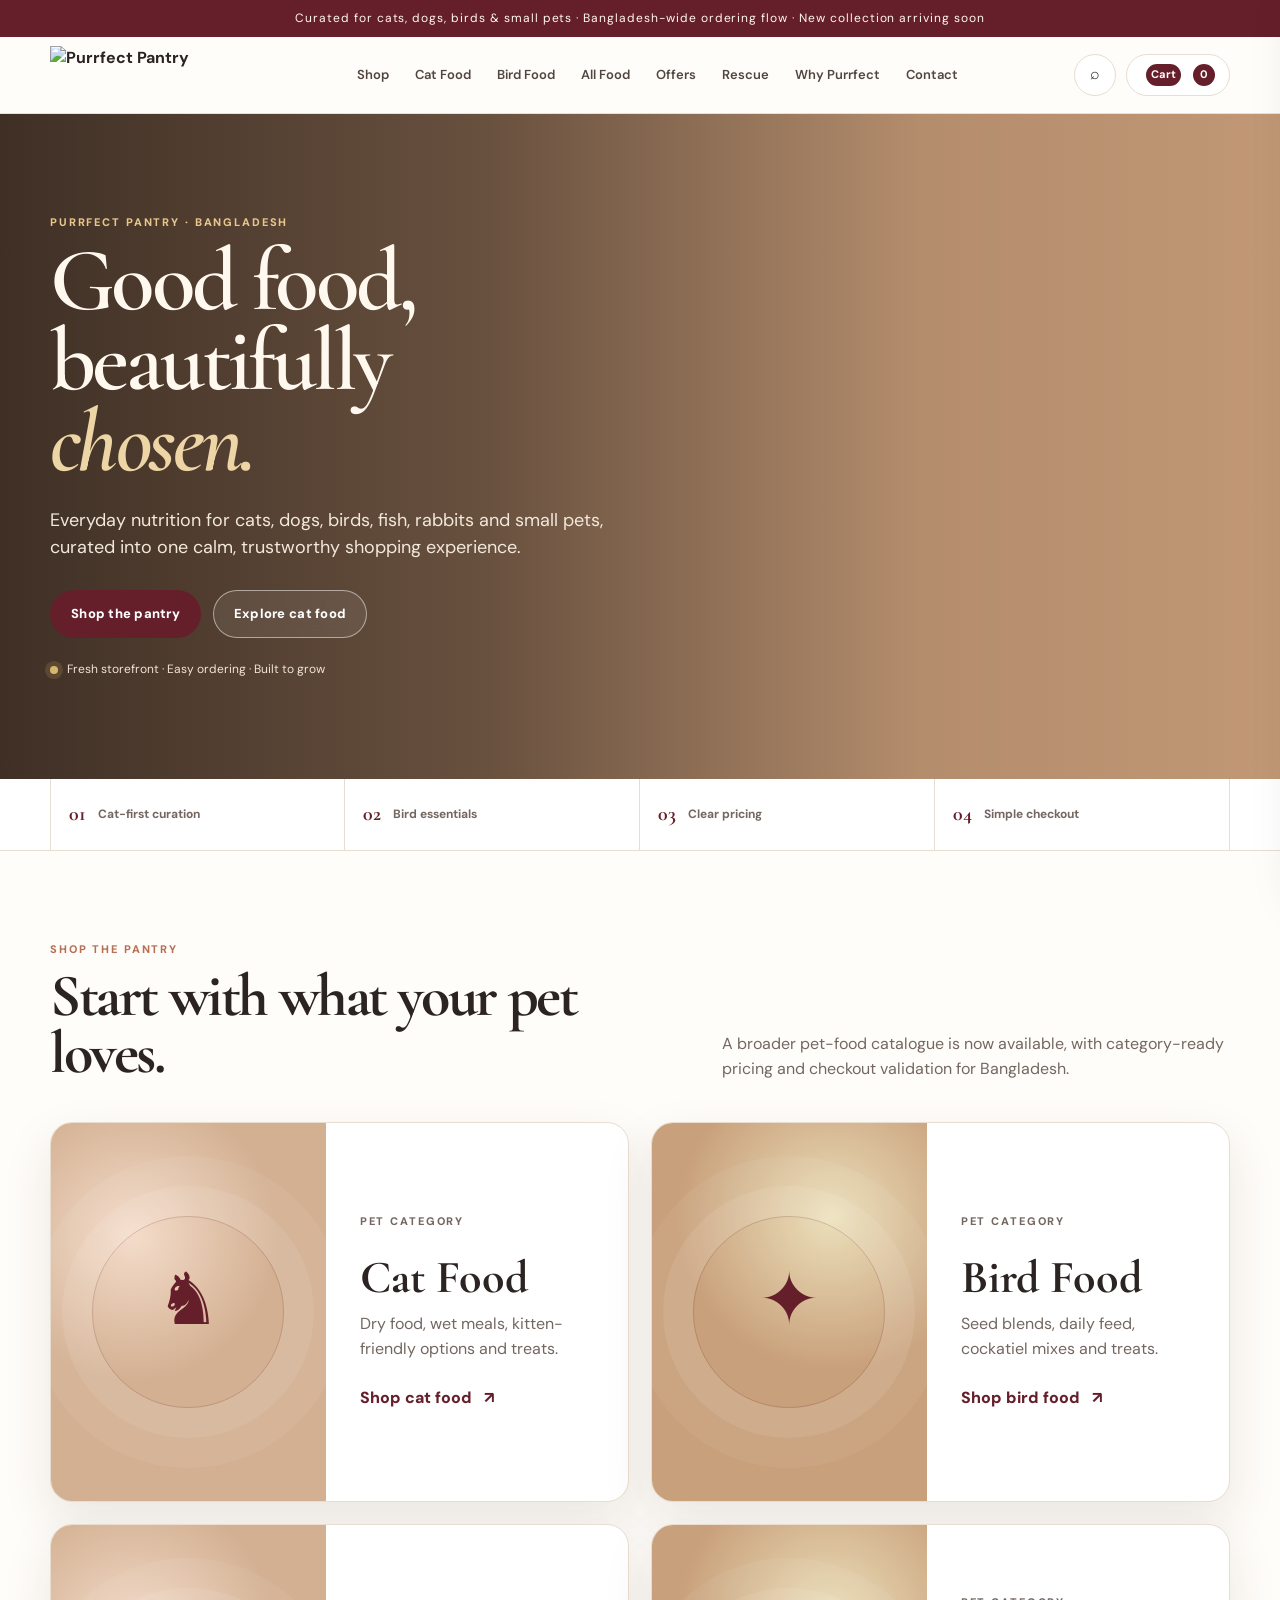
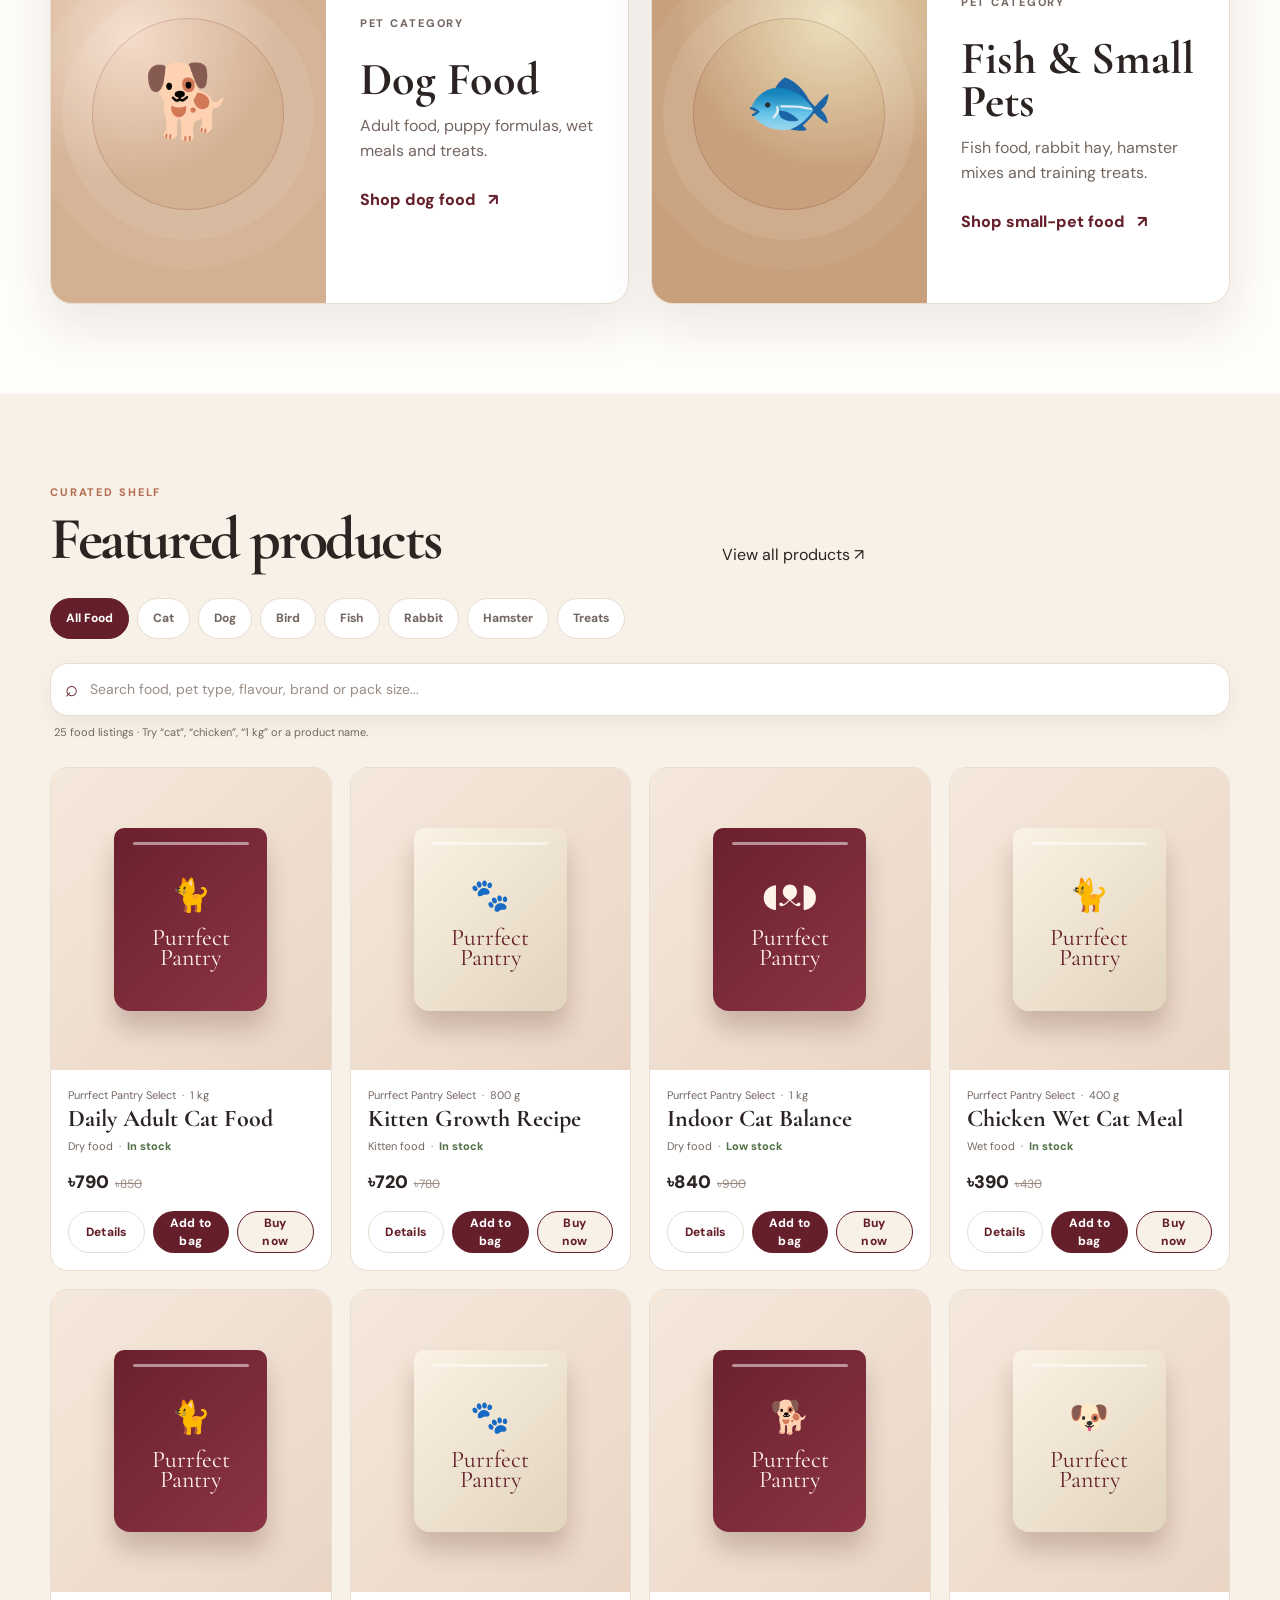
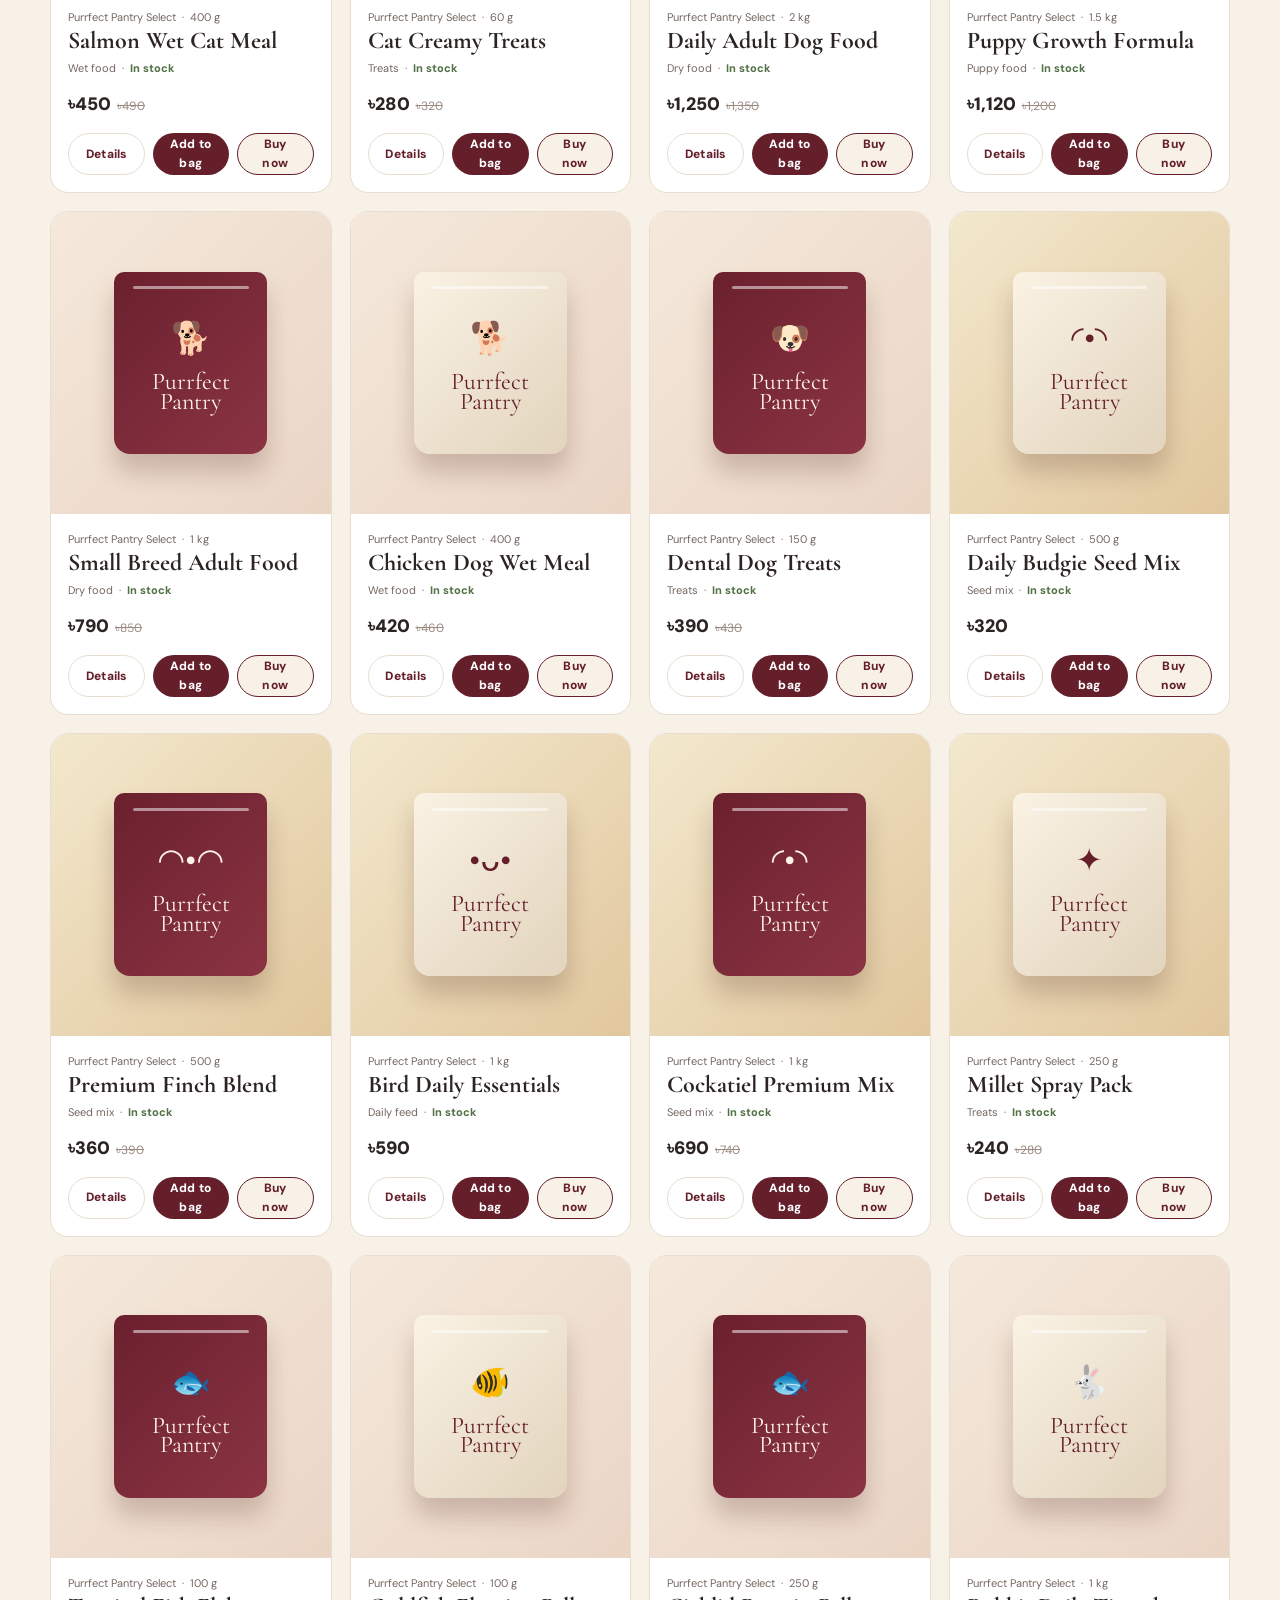
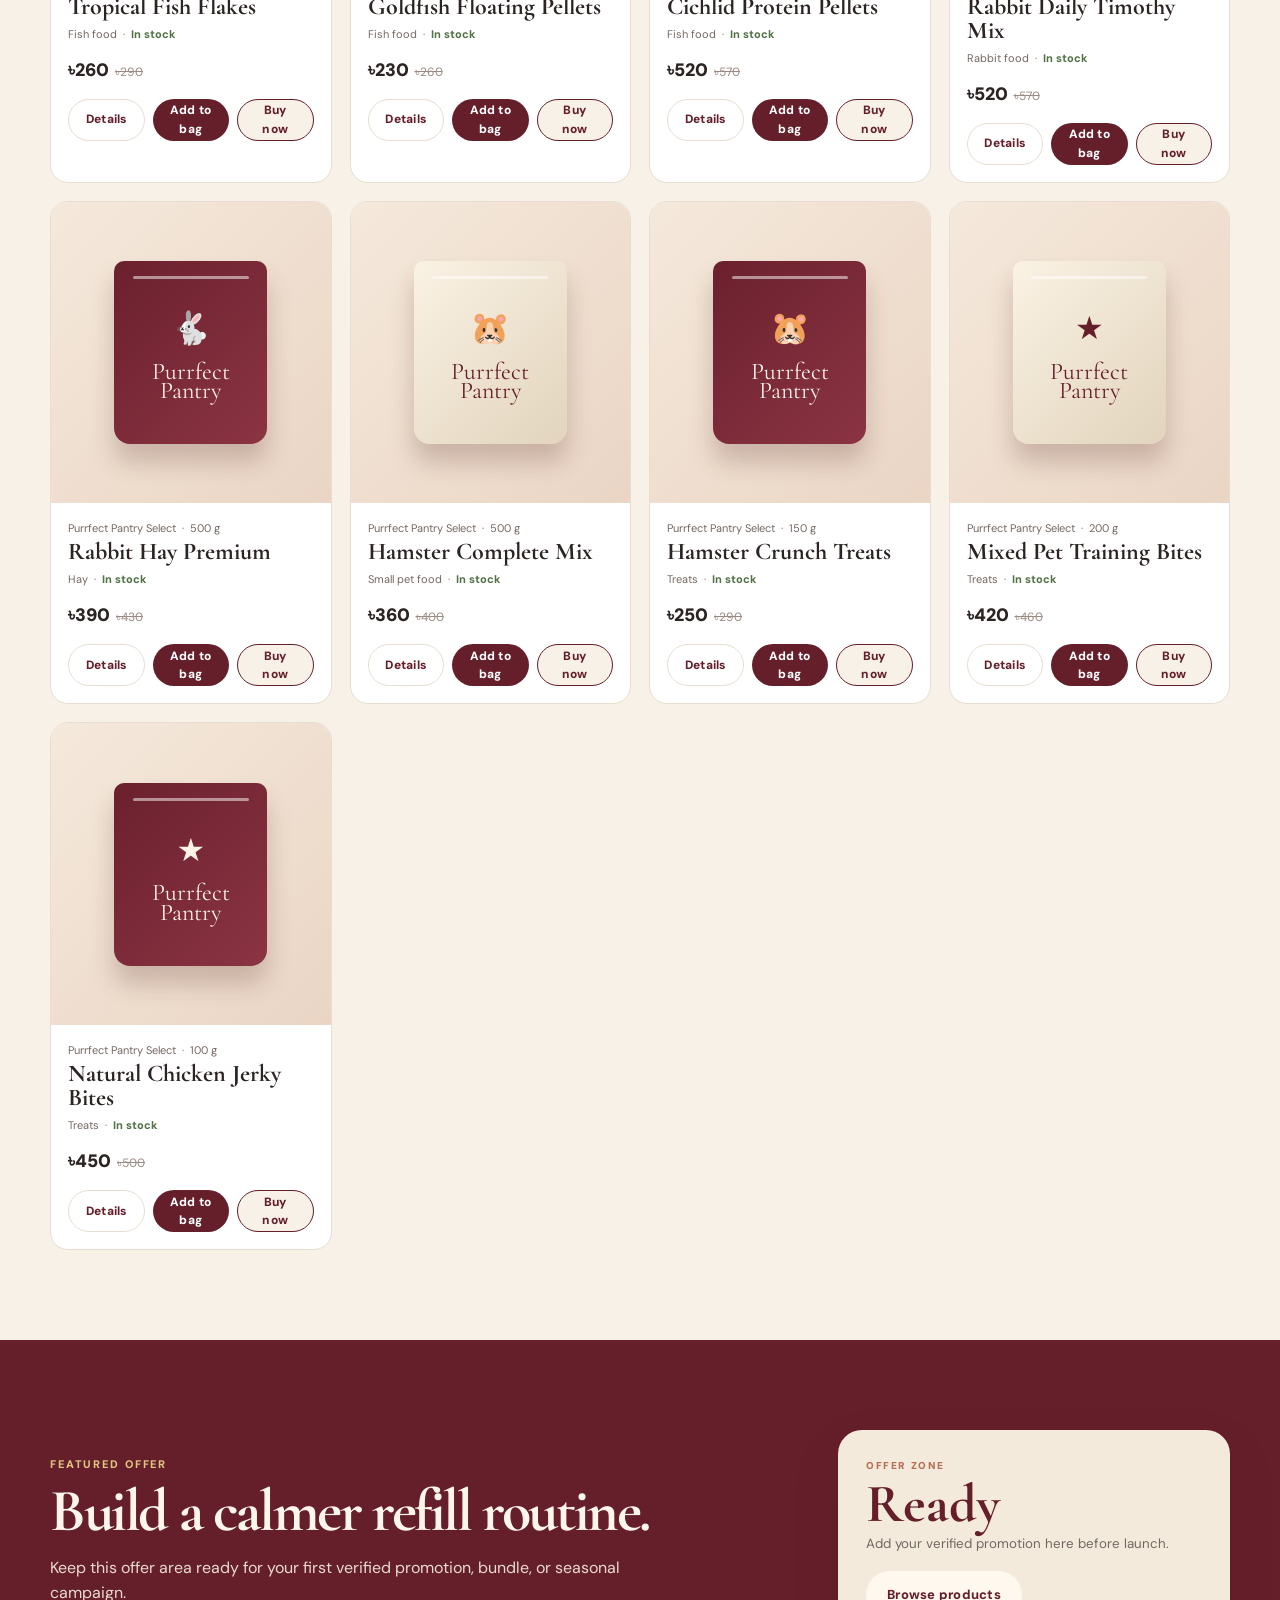
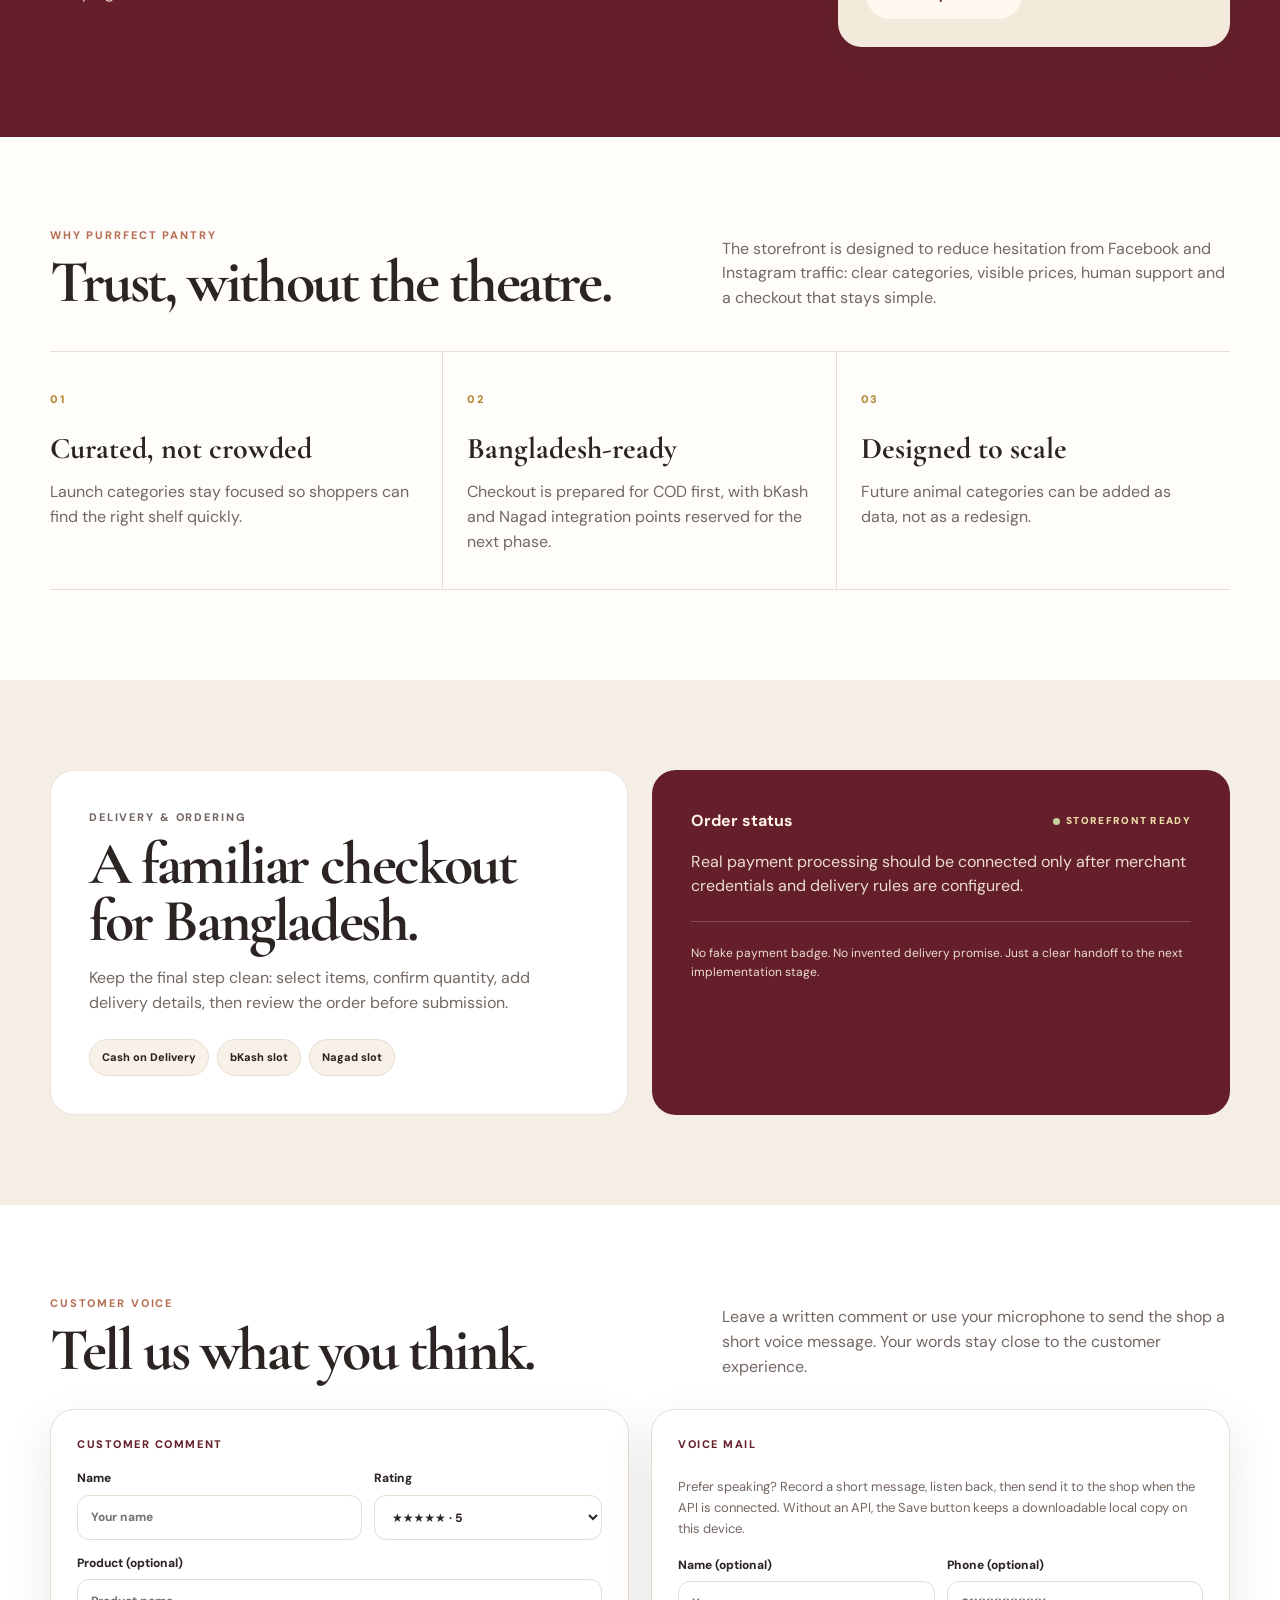
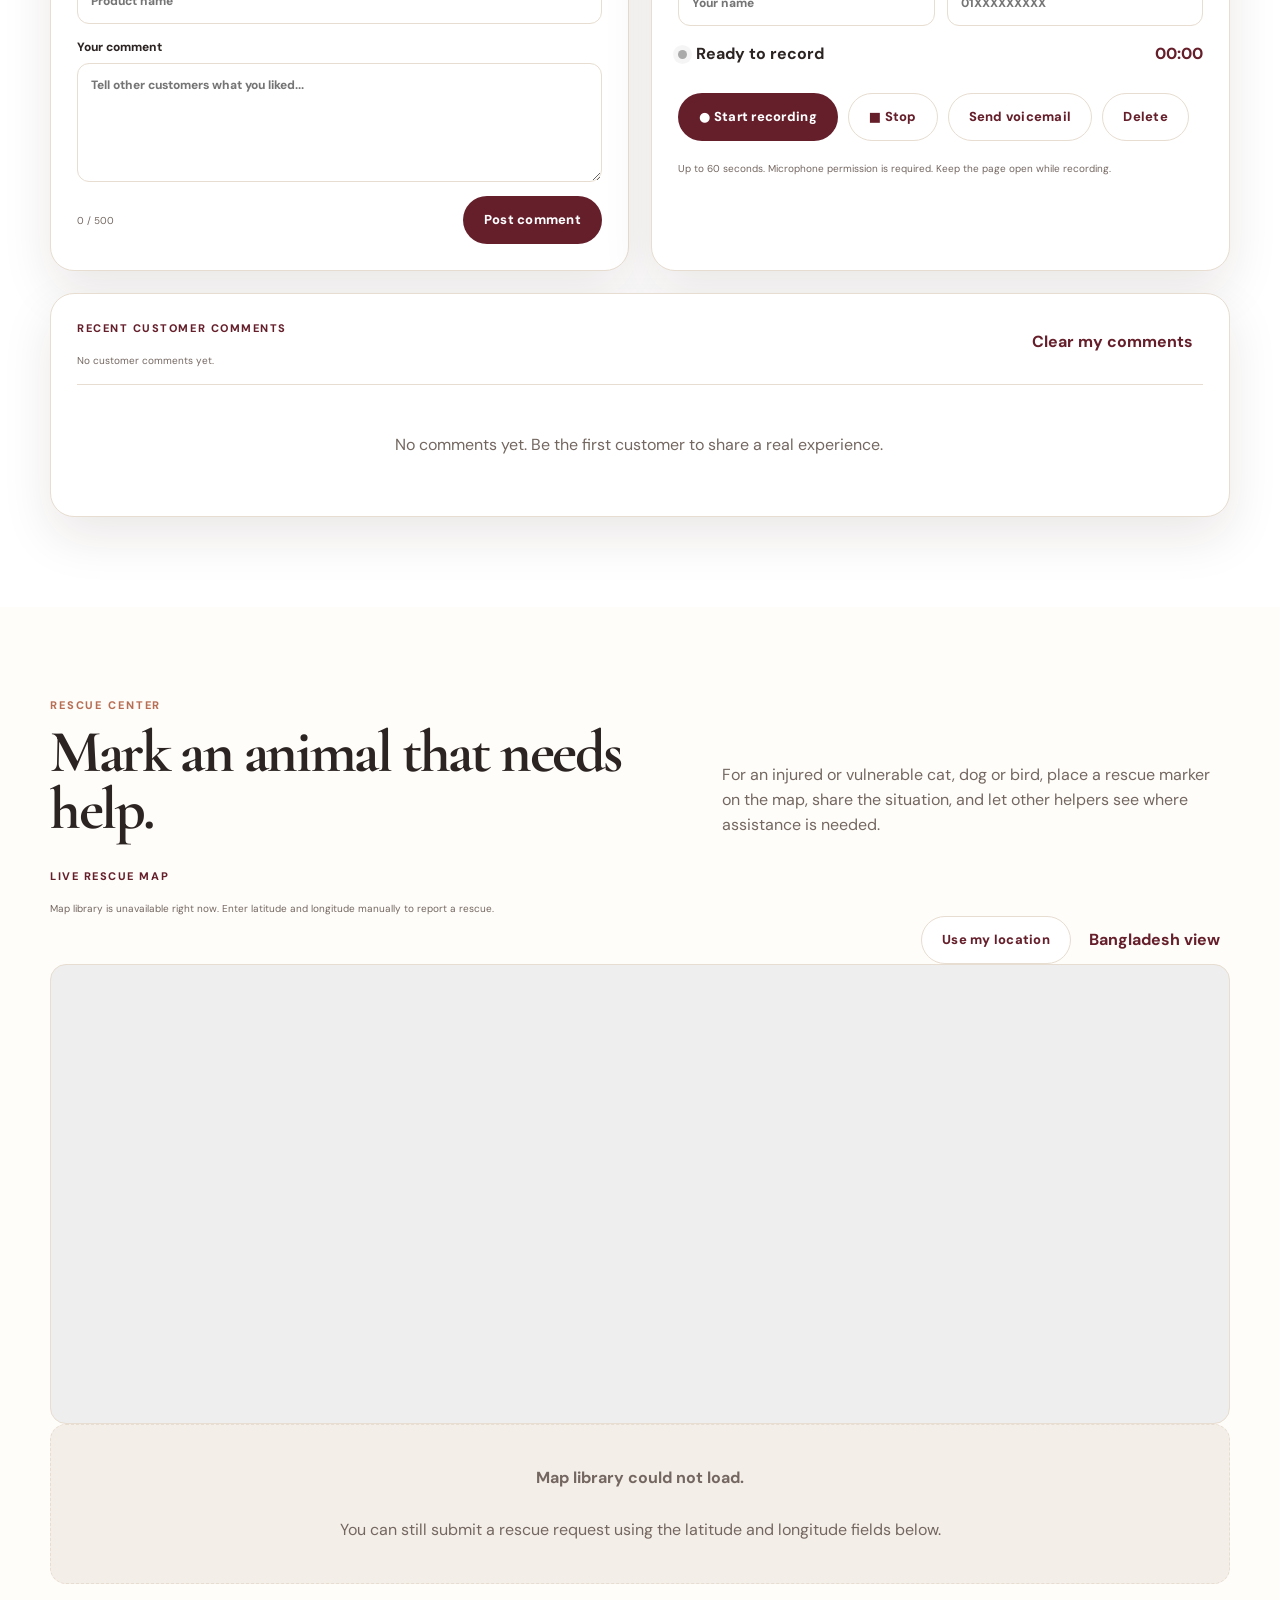
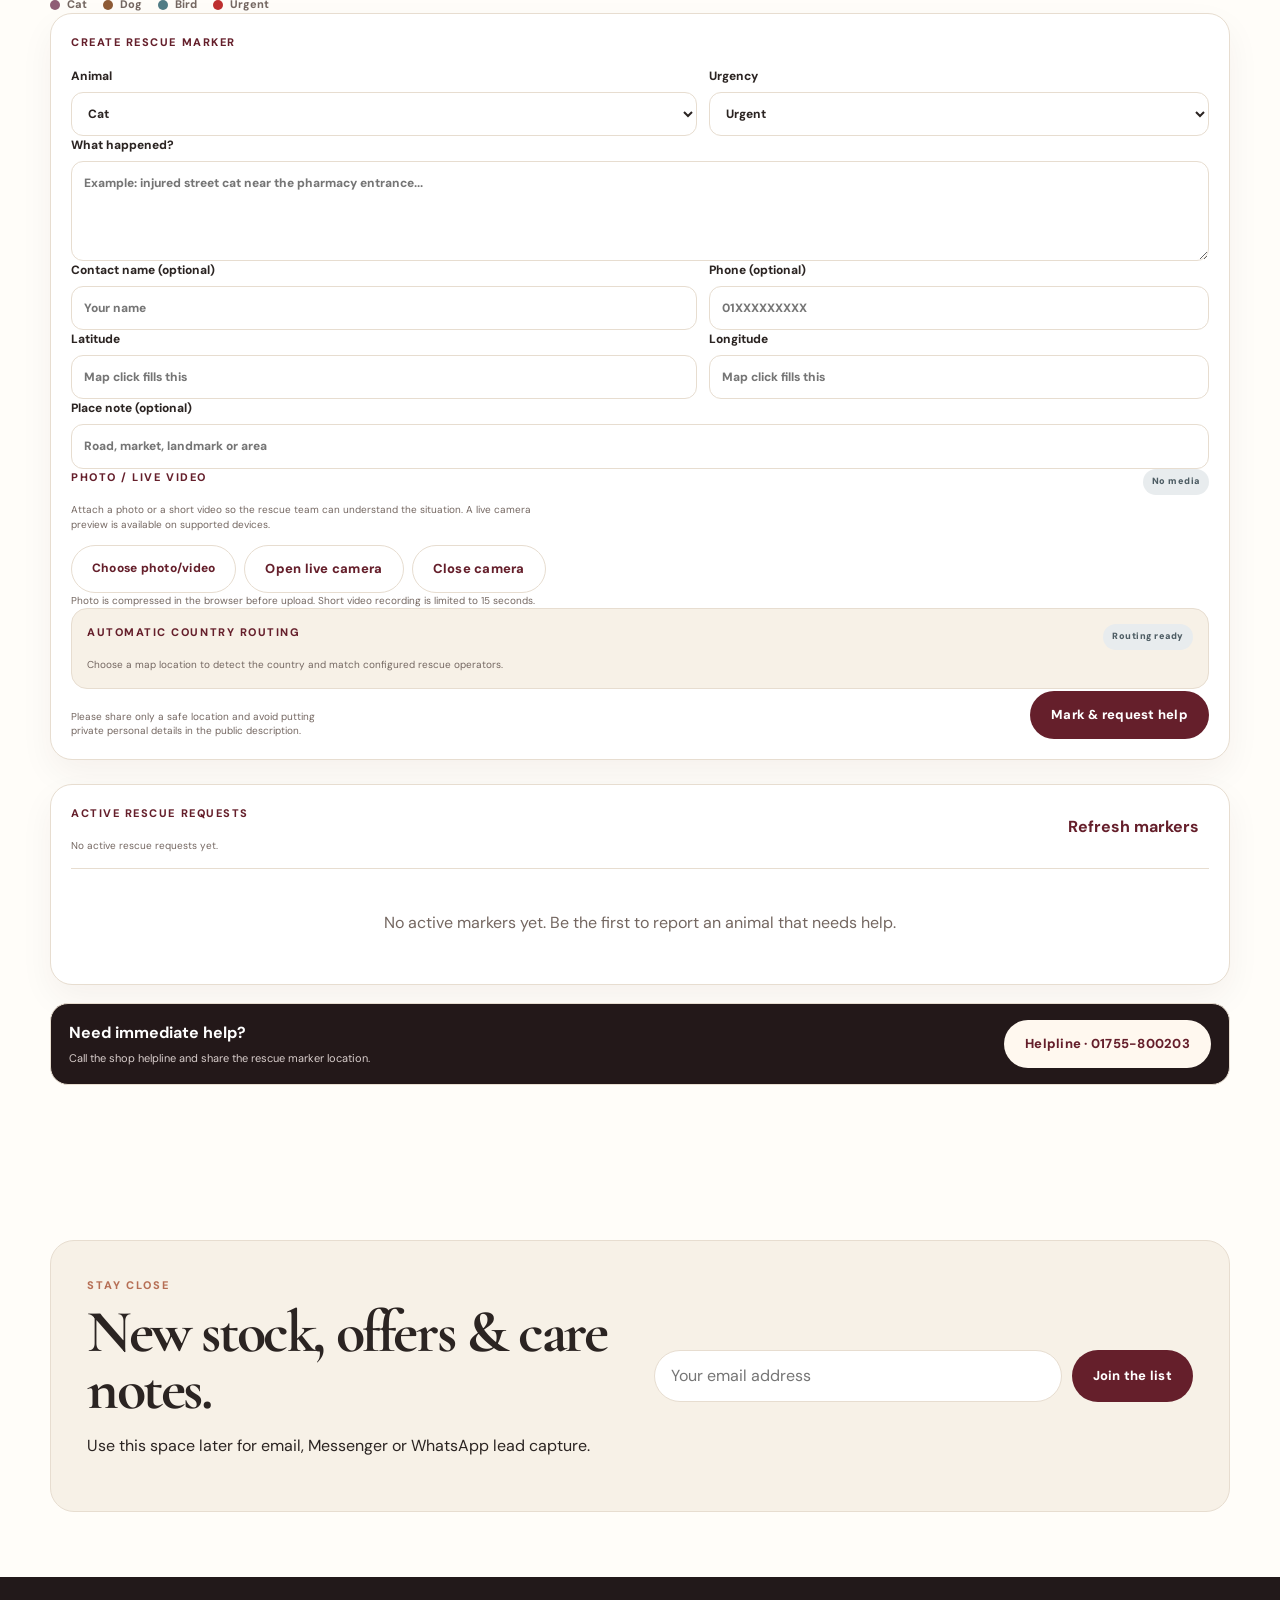
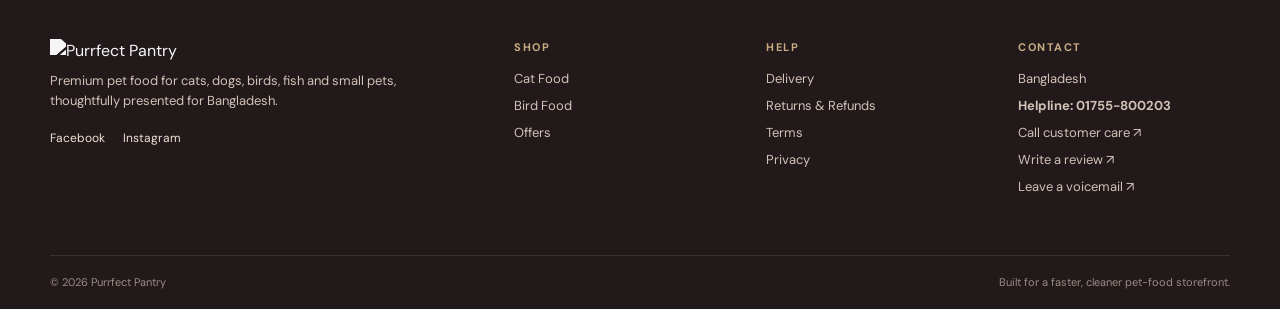
==== commit 650fa72a: "Add files via upload" ====
--- a/index.html
+++ b/index.html
@@ -1,40 +1,296 @@
 <!doctype html>
-<html lang="en">
+<html lang="en-BD">
 <head>
-<meta charset="utf-8">
-<meta name="viewport" content="width=device-width, initial-scale=1">
-<meta name="description" content="Pantry, a neighborhood shop with a community animal-care desk.">
-<title>Pantry | Everyday Goodness</title>
-<link rel="stylesheet" href="styles.css">
+  <meta charset="utf-8" />
+  <meta name="viewport" content="width=device-width, initial-scale=1" />
+  <meta name="theme-color" content="#651f2b" />
+  <meta name="description" content="Purrfect Pantry is a Bangladesh-focused pet-food store for cats, dogs, birds, fish, rabbits and small pets, built for easy discovery, clear pricing and future product expansion." />
+  <meta property="og:title" content="Purrfect Pantry | Premium Pet Food" />
+  <meta property="og:description" content="Curated pet food for cats, dogs, birds, fish, rabbits and small pets with a refined, easy-to-shop experience." />
+  <meta property="og:type" content="website" />
+  <meta property="og:image" content="assets/og-cover.jpg" />
+  <meta name="twitter:card" content="summary_large_image" />
+  <title>Purrfect Pantry | Premium Pet Food Bangladesh</title>
+  <link rel="icon" type="image/png" sizes="256x256" href="assets/logo-mark.png" />
+  <link rel="apple-touch-icon" href="assets/logo-mark.png" />
+  <link rel="manifest" href="site.webmanifest" />
+  <link rel="preconnect" href="https://fonts.googleapis.com" />
+  <link rel="preconnect" href="https://fonts.gstatic.com" crossorigin />
+  <link href="https://fonts.googleapis.com/css2?family=Cormorant+Garamond:wght@500;600;700&family=DM+Sans:wght@400;500;600;700&display=swap" rel="stylesheet" />
+  <link rel="stylesheet" href="styles.css" />
 </head>
 <body>
-<div class="top-live"><div class="shell livebar"><span><i class="live-dot"></i><b>LIVE MODE</b> <span id="liveText">System online</span></span><span class="live-meta">Bangladesh time <b id="bdTime">--:--:--</b> · <span id="todayText">--</span></span><button id="refreshBtn" class="refresh-btn" title="Refresh live data">↻ Refresh</button></div></div>
-<header class="site-header"><div class="shell nav-wrap">
-<a class="brand" href="#home" aria-label="Pantry home"><svg class="brand-mark" viewBox="0 0 96 96" role="img" aria-label="Pantry logo"><circle cx="48" cy="48" r="43" class="logo-ring"/><path d="M20 57c8 9 18 13 28 13s20-4 28-13" class="logo-line"/><path d="M29 49c0-13 8-24 19-24s19 11 19 24" class="logo-line"/><path d="M39 35c4-7 8-10 15-12-2 7-5 12-12 15" class="logo-leaf"/><circle cx="34" cy="48" r="3" class="logo-dot"/><circle cx="62" cy="48" r="3" class="logo-dot"/><path d="M41 57c4 4 10 4 14 0" class="logo-line"/></svg><span class="brand-copy"><strong>Pantry</strong><small>GOOD THINGS, CLOSE TO HOME</small></span></a>
-<nav class="desktop-nav" id="desktop-nav" aria-label="Primary navigation"><a href="#shop">Shop</a><a href="#categories">Categories</a><a href="#orders">Orders</a><a href="#rescue">Rescue Desk</a><a href="#about">About</a></nav>
-<div class="nav-actions"><button class="icon-btn" id="searchBtn" aria-label="Search">⌕</button><button class="cart-btn" id="cartBtn" aria-label="Open cart">Cart <span id="cartCount">0</span></button><button class="menu-btn" id="menuBtn" aria-label="Open menu" aria-expanded="false" aria-controls="desktop-nav">☰</button></div>
-</div></header>
-<main id="home">
-<section class="hero"><div class="pet-scene" aria-hidden="true"><div class="sun-glow"></div><div class="cloud cloud-a"></div><div class="cloud cloud-b"></div><div class="vine vine-a"></div><div class="vine vine-b"></div><div class="pet pet-cat"><div class="tail"></div><div class="body"></div><div class="head"></div><div class="ear e1"></div><div class="ear e2"></div><div class="eye eye1"></div><div class="eye eye2"></div><div class="nose"></div></div><div class="pet pet-dog"><div class="dog-body"></div><div class="dog-head"></div><div class="dog-ear"></div><div class="dog-eye"></div><div class="dog-nose"></div><div class="dog-tail"></div></div><div class="pet pet-bird"><div class="bird-body"></div><div class="bird-wing"></div><div class="bird-head"></div><div class="bird-eye"></div><div class="bird-beak"></div></div><div class="spark s1"></div><div class="spark s2"></div><div class="spark s3"></div><div class="spark s4"></div></div>
-<div class="shell hero-content"><div class="eyebrow">NEIGHBORHOOD PANTRY · 2026</div><h1>Everyday essentials,<br><em>with a little more heart.</em></h1><p>Shop daily essentials, track your orders, and reach the community animal-care desk from one warm, responsive web app.</p><div class="hero-actions"><a class="btn btn-dark" href="#shop">Shop the pantry</a><a class="btn btn-light" href="#rescue">Report a rescue</a></div><div class="hero-note"><span class="live-dot"></span> <b>Live mode:</b> catalog, cart, order status & rescue desk active</div></div>
-<div class="hero-card"><div class="hero-card-top"><span>Pantry Live</span><span id="heroUpdated">Updated now</span></div><strong>Good food.<br>Good care.</strong><div class="mini-stats"><span><b id="productCount">0</b><small>Products</small></span><span><b id="rescueCount">0</b><small>Rescue reports</small></span><span><b id="orderCount">0</b><small>Orders</small></span></div></div></section>
-<section class="section" id="categories"><div class="shell"><div class="section-head"><div><div class="eyebrow">EXPLORE</div><h2>Shop by need.</h2></div><a href="#shop" class="text-link">View all products →</a></div><div class="category-grid"><button class="category-card category-grocery" data-filter="Grocery"><span class="category-icon">✦</span><strong>Grocery</strong><small>Kitchen staples & fresh picks</small></button><button class="category-card category-snacks" data-filter="Snacks"><span class="category-icon">◌</span><strong>Snacks</strong><small>Little treats for every mood</small></button><button class="category-card category-home" data-filter="Home"><span class="category-icon">⌂</span><strong>Home care</strong><small>Everyday household helpers</small></button><button class="category-card category-care" data-filter="Care"><span class="category-icon">♡</span><strong>Personal care</strong><small>Simple, useful, gentle</small></button></div></div></section>
-<section class="section section-shop" id="shop"><div class="shell"><div class="shop-toolbar"><div><div class="eyebrow">SHOP</div><h2>Featured essentials</h2><p class="muted-line" id="catalogStatus">Catalog loaded.</p></div><div class="toolbar-right"><label class="search-field"><span>⌕</span><input id="searchInput" placeholder="Search products..." autocomplete="off"></label><select id="sortSelect"><option value="featured">Featured</option><option value="low">Price: low to high</option><option value="high">Price: high to low</option></select></div></div><div class="filter-row"><button class="filter active" data-filter="All">All</button><button class="filter" data-filter="Grocery">Grocery</button><button class="filter" data-filter="Snacks">Snacks</button><button class="filter" data-filter="Home">Home</button><button class="filter" data-filter="Care">Care</button></div><div class="product-grid" id="productGrid"></div></div></section>
-<section class="section order-section" id="orders"><div class="shell"><div class="section-head"><div><div class="eyebrow">ORDER CENTER</div><h2>Your Pantry orders.</h2><p class="muted-line">Orders created in this browser are stored locally for the demo.</p></div><button class="btn btn-light" id="clearOrdersBtn">Clear demo orders</button></div><div id="ordersList" class="orders-grid"></div></div></section>
-<section class="story-banner" id="about"><div class="shell story-grid"><div><div class="eyebrow">WHY PANTRY</div><h2>A little store with a wider purpose.</h2><p>Pantry combines a practical neighborhood shop with a community-first animal-care reporting desk. The interface is designed so the store experience and rescue workflow remain separate, clear and easy to use.</p><a class="btn btn-dark" href="#rescue">See the rescue desk</a></div><div class="story-orbit"><div class="orbit-ring ring1"></div><div class="orbit-ring ring2"></div><div class="orbit-core">♡<span>care<br>connect<br>continue</span></div></div></div></section>
-<section class="section rescue-section" id="rescue"><div class="shell"><div class="section-head"><div><div class="eyebrow">COMMUNITY CARE</div><h2>Rescue Desk</h2><p class="muted-line">Report a cat, dog or bird, capture evidence, mark the location and route the alert to the appropriate country workflow.</p></div><div class="rescue-status"><span class="live-dot"></span> <b id="rescueDeskStatus">LIVE</b><span id="rescueDeskClock">--:--</span></div></div>
-<div class="rescue-dashboard"><div class="rescue-panel"><div class="panel-title"><span>1 · Report</span><span class="step-state">READY</span></div><form id="rescueForm" class="drawer-form"><div class="two-col"><label>Animal type<select id="animalType"><option>Cat</option><option>Dog</option><option>Bird</option></select></label><label>Severity<select id="animalSeverity"><option>Urgent</option><option>High</option><option>Normal</option></select></label></div><label>Country<select id="animalCountry"><option value="Bangladesh">Bangladesh</option><option value="India">India</option><option value="Pakistan">Pakistan</option><option value="Nepal">Nepal</option><option value="Sri Lanka">Sri Lanka</option><option value="Other">Other</option></select></label><label>Location<input id="animalLocation" placeholder="Area / landmark" required><small class="helper">Use the location button to request your browser's current position.</small></label><div class="inline-actions"><button type="button" class="btn btn-light" id="locateBtn">⌖ Use my location</button><span id="geoStatus" class="helper">Location not set</span></div><label>What did you see?<textarea id="animalNotes" rows="4" placeholder="Injured, trapped, stray, needs food, etc." required></textarea><label>Photo / video evidence<input id="animalMedia" type="file" accept="image/*,video/*" multiple></label><div id="mediaPreview" class="media-preview" aria-live="polite"></div><button class="btn btn-dark full">Submit rescue report</button><p class="form-note">Demo note: evidence is previewed locally. Real operator notification/SMS requires a secure backend and approved messaging gateway.</p></form></div>
-<div class="rescue-panel"><div class="panel-title"><span>2 · Live map</span><span class="step-state">MONITOR</span></div><div class="map-box" id="rescueMap"><div class="map-grid"></div><div class="road r1"></div><div class="road r2"></div><div class="road r3"></div><div class="pin pin-a"><span>🐱</span></div><div class="pin pin-b"><span>🐶</span></div><div class="pin pin-c"><span>🐦</span></div><div id="userPin" class="pin user-pin hidden"><span>●</span></div><div class="map-legend"><span><i class="map-live"></i> Live demo area</span><span>📍 Browser location</span></div></div><div class="map-meta"><span><b id="mapReports">3</b> active demo reports</span><button class="text-link" id="refreshMapBtn">Refresh map ↻</button></div></div>
-<div class="rescue-panel operator-panel"><div class="panel-title"><span>3 · Operator routing</span><span class="step-state">AUTO</span></div><div class="route-card"><div class="route-icon">⌁</div><div><b id="routeCountry">Bangladesh</b><p id="routeText">Country-based routing is ready. Verified operator contact details can be connected before production.</p></div></div><div class="operator-row"><span>Alert channel</span><strong id="alertChannel">SMS / webhook (demo)</strong></div><div class="operator-row"><span>Priority</span><strong id="routePriority">URGENT</strong></div><button id="sendAlertBtn" class="btn btn-light full" type="button">Prepare operator alert</button><div id="alertPreview" class="alert-preview">No report prepared yet.</div></div></div>
-<div class="rescue-feed"><div class="feed-head"><div><div class="eyebrow">LIVE FEED</div><h3>Recent community reports</h3></div><span class="live-pill"><i class="live-dot"></i> Updating</span></div><div id="rescueFeed" class="feed-grid"></div></div>
-</div></section>
-<section class="newsletter"><div class="shell newsletter-box"><div><div class="eyebrow">STAY IN THE LOOP</div><h2>New stock. Local updates. Rescue stories.</h2></div><form id="subscribeForm" class="subscribe"><input type="email" id="emailInput" placeholder="Your email address" required><button class="btn btn-dark">Join</button></form></div></section>
-</main>
-<footer class="footer"><div class="shell footer-grid"><div class="brand footer-brand"><svg class="brand-mark" viewBox="0 0 96 96"><circle cx="48" cy="48" r="43" class="logo-ring"/><path d="M20 57c8 9 18 13 28 13s20-4 28-13" class="logo-line"/><path d="M29 49c0-13 8-24 19-24s19 11 19 24" class="logo-line"/><path d="M39 35c4-7 8-10 15-12-2 7-5 12-12 15" class="logo-leaf"/><circle cx="34" cy="48" r="3" class="logo-dot"/><circle cx="62" cy="48" r="3" class="logo-dot"/><path d="M41 57c4 4 10 4 14 0" class="logo-line"/></svg><span class="brand-copy"><strong>Pantry</strong><small>GOOD THINGS, CLOSE TO HOME</small></span></div><div><b>Shop</b><a href="#shop">Featured</a><a href="#categories">Categories</a><a href="#orders">Orders</a></div><div><b>Care</b><a href="#rescue">Rescue desk</a><a href="#about">Our story</a></div><div><b>System</b><span>Live mode</span><span>Responsive</span><span>GitHub Pages ready</span></div></div><div class="shell footer-bottom"><span>© 2026 Pantry.</span><span>Front-end demo · Production SMS/payment integrations require secure backend services.</span></div></footer>
-<div class="overlay" id="overlay"></div>
-<aside class="drawer cart-drawer" id="cartDrawer" aria-label="Shopping cart"><div class="drawer-head"><h3>Your cart</h3><button class="close-btn" data-close="cartDrawer">×</button></div><div id="cartItems" class="cart-items"></div><div class="cart-total"><span>Total</span><strong id="cartTotal">৳0</strong></div><button class="btn btn-dark full" id="checkoutBtn">Continue to checkout</button></aside>
-<aside class="drawer checkout-drawer" id="checkoutDrawer" aria-label="Checkout"><div class="drawer-head"><h3>Checkout</h3><button class="close-btn" data-close="checkoutDrawer">×</button></div><form id="checkoutForm" class="drawer-form"><label>Full name<input id="customerName" required></label><label>Phone<input id="customerPhone" required inputmode="tel"></label><label>Delivery area<input id="customerArea" required></label><label>Delivery note<textarea id="deliveryNote" rows="3" placeholder="Optional note"></textarea></label><div class="checkout-summary"><span>Order total</span><strong id="checkoutTotal">৳0</strong></div><button class="btn btn-dark full">Place demo order</button><p class="form-note">Payment is not connected in this front-end package.</p></form></aside>
-<aside class="drawer product-drawer" id="productDrawer" aria-label="Product details"><div class="drawer-head"><h3 id="productTitle">Product</h3><button class="close-btn" data-close="productDrawer">×</button></div><div id="productDetail"></div></aside>
-<div class="toast" id="toast"></div>
-<script src="app.js"></script>
-</body></html>
+  <a class="skip-link" href="#main">Skip to content</a>
+  <div class="announcement">Curated for cats, dogs, birds & small pets · Bangladesh-wide ordering flow · New collection arriving soon</div>
+
+  <header class="site-header" id="top">
+    <div class="container nav-wrap">
+      <button class="icon-btn mobile-menu-btn" aria-label="Open menu" aria-expanded="false">☰</button>
+      <a class="brand" href="#top" aria-label="Purrfect Pantry home">
+        <picture class="brand-logo">
+          <source media="(max-width:720px)" srcset="assets/logo-mark.png" />
+          <img src="assets/logo.png" alt="Purrfect Pantry" loading="eager" decoding="async" />
+        </picture>
+      </a>
+      <nav class="main-nav" aria-label="Primary navigation">
+        <a href="#shop">Shop</a>
+        <a href="#cats">Cat Food</a>
+        <a href="#birds">Bird Food</a>
+        <a href="#shop">All Food</a>
+        <a href="#offers">Offers</a>
+        <a href="#rescue">Rescue</a>
+        <a href="#why">Why Purrfect</a>
+        <a href="#contact">Contact</a>
+      </nav>
+      <div class="nav-actions">
+        <button class="icon-btn" id="searchToggle" type="button" aria-label="Search products">⌕</button>
+        <button class="cart-btn" id="cartOpen" type="button" aria-label="Open shopping cart"><span class="cart-label">Cart</span><span id="cartCount" aria-label="Items in cart">0</span></button>
+      </div>
+    </div>
+    <div class="mobile-nav" id="mobileNav" hidden>
+      <a href="#shop">Shop</a><a href="#cats">Cat Food</a><a href="#birds">Bird Food</a><a href="#offers">Offers</a><a href="#rescue">Rescue</a><a href="#why">Why Purrfect</a><a href="#contact">Contact</a>
+    </div>
+    <div class="searchbar" id="searchBar" hidden>
+      <div class="container searchbar-inner">
+        <input id="searchInput" type="search" placeholder="Search food, brand, weight..." autocomplete="off" />
+        <button class="text-btn" id="searchClose">Close</button>
+      </div>
+    </div>
+  </header>
+
+  <main id="main">
+    <section class="hero">
+      <div class="hero-media" role="img" aria-label="Premium Mediterranean-inspired setting with a cat and bird beside pet food bowls"></div>
+      <div class="hero-overlay"></div>
+      <div class="container hero-content">
+        <p class="eyebrow">Purrfect Pantry · Bangladesh</p>
+        <h1>Good food, beautifully<br /><em>chosen.</em></h1>
+        <p class="hero-copy">Everyday nutrition for cats, dogs, birds, fish, rabbits and small pets, curated into one calm, trustworthy shopping experience.</p>
+        <div class="hero-ctas">
+          <a class="btn btn-primary" href="#shop">Shop the pantry</a>
+          <a class="btn btn-ghost" href="#cats">Explore cat food</a>
+        </div>
+        <div class="hero-note"><span class="status-dot"></span> Fresh storefront · Easy ordering · Built to grow</div>
+      </div>
+    </section>
+
+    <section class="trust-strip">
+      <div class="container trust-grid">
+        <div><strong>01</strong><span>Cat-first curation</span></div>
+        <div><strong>02</strong><span>Bird essentials</span></div>
+        <div><strong>03</strong><span>Clear pricing</span></div>
+        <div><strong>04</strong><span>Simple checkout</span></div>
+      </div>
+    </section>
+
+    <section class="section" id="shop">
+      <div class="container">
+        <div class="section-head">
+          <div><p class="eyebrow">Shop the pantry</p><h2>Start with what your pet loves.</h2></div>
+          <p class="section-intro">A broader pet-food catalogue is now available, with category-ready pricing and checkout validation for Bangladesh.</p>
+        </div>
+        <div class="category-grid">
+          <article class="category-card cat-card" id="cats">
+            <div class="category-art" aria-hidden="true"><span class="art-cat">♞</span></div>
+            <div class="category-body"><p class="eyebrow">Pet category</p><h3>Cat Food</h3><p>Dry food, wet meals, kitten-friendly options and treats.</p><button class="arrow-btn filter-cat" data-category="cat">Shop cat food <span>↗</span></button></div>
+          </article>
+          <article class="category-card bird-card" id="birds">
+            <div class="category-art" aria-hidden="true"><span class="art-bird">✦</span></div>
+            <div class="category-body"><p class="eyebrow">Pet category</p><h3>Bird Food</h3><p>Seed blends, daily feed, cockatiel mixes and treats.</p><button class="arrow-btn filter-bird" data-category="bird">Shop bird food <span>↗</span></button></div>
+          </article>
+          <article class="category-card cat-card">
+            <div class="category-art" aria-hidden="true"><span class="art-cat">🐕</span></div>
+            <div class="category-body"><p class="eyebrow">Pet category</p><h3>Dog Food</h3><p>Adult food, puppy formulas, wet meals and treats.</p><button class="arrow-btn filter-dog">Shop dog food <span>↗</span></button></div>
+          </article>
+          <article class="category-card bird-card">
+            <div class="category-art" aria-hidden="true"><span class="art-bird">🐟</span></div>
+            <div class="category-body"><p class="eyebrow">Pet category</p><h3>Fish & Small Pets</h3><p>Fish food, rabbit hay, hamster mixes and training treats.</p><button class="arrow-btn filter-small">Shop small-pet food <span>↗</span></button></div>
+          </article>
+        </div>
+      </div>
+    </section>
+
+    <section class="section soft" id="featured">
+      <div class="container">
+        <div class="section-head compact">
+          <div><p class="eyebrow">Curated shelf</p><h2>Featured products</h2></div>
+          <a class="text-link" href="#all-products">View all products ↗</a>
+        </div>
+        <div class="filter-row" id="all-products">
+          <button class="filter active" data-filter="all">All Food</button><button class="filter" data-filter="cat">Cat</button><button class="filter" data-filter="dog">Dog</button><button class="filter" data-filter="bird">Bird</button><button class="filter" data-filter="fish">Fish</button><button class="filter" data-filter="rabbit">Rabbit</button><button class="filter" data-filter="hamster">Hamster</button><button class="filter" data-filter="treats">Treats</button>
+        </div>
+        <div class="catalog-search" role="search" aria-label="Search the food catalogue">
+          <label class="catalog-search-box" for="catalogSearchInput">
+            <span aria-hidden="true">⌕</span>
+            <input id="catalogSearchInput" type="search" placeholder="Search food, pet type, flavour, brand or pack size..." autocomplete="off" aria-controls="productGrid" />
+            <button type="button" class="catalog-search-clear" id="catalogSearchClear" aria-label="Clear search" hidden>×</button>
+          </label>
+          <span class="catalog-search-hint" id="catalogSearchHint">25 food listings · Try “cat”, “chicken”, “1 kg” or a product name.</span>
+        </div>
+        <div class="product-grid" id="productGrid" aria-live="polite"></div>
+        <div class="empty-state" id="emptyState" hidden>No products match that search yet.</div>
+      </div>
+    </section>
+
+    <section class="section offer" id="offers">
+      <div class="container offer-inner">
+        <div><p class="eyebrow">Featured offer</p><h2>Build a calmer refill routine.</h2><p>Keep this offer area ready for your first verified promotion, bundle, or seasonal campaign.</p></div>
+        <div class="offer-card"><span>Offer zone</span><strong>Ready</strong><small>Add your verified promotion here before launch.</small><a href="#shop" class="btn btn-secondary">Browse products</a></div>
+      </div>
+    </section>
+
+    <section class="section" id="why">
+      <div class="container">
+        <div class="section-head"><div><p class="eyebrow">Why Purrfect Pantry</p><h2>Trust, without the theatre.</h2></div><p class="section-intro">The storefront is designed to reduce hesitation from Facebook and Instagram traffic: clear categories, visible prices, human support and a checkout that stays simple.</p></div>
+        <div class="benefit-grid">
+          <article><span class="benefit-no">01</span><h3>Curated, not crowded</h3><p>Launch categories stay focused so shoppers can find the right shelf quickly.</p></article>
+          <article><span class="benefit-no">02</span><h3>Bangladesh-ready</h3><p>Checkout is prepared for COD first, with bKash and Nagad integration points reserved for the next phase.</p></article>
+          <article><span class="benefit-no">03</span><h3>Designed to scale</h3><p>Future animal categories can be added as data, not as a redesign.</p></article>
+        </div>
+      </div>
+    </section>
+
+    <section class="section delivery-section">
+      <div class="container delivery-grid">
+        <div class="delivery-copy"><p class="eyebrow">Delivery & ordering</p><h2>A familiar checkout for Bangladesh.</h2><p>Keep the final step clean: select items, confirm quantity, add delivery details, then review the order before submission.</p><div class="payment-pills"><span>Cash on Delivery</span><span>bKash slot</span><span>Nagad slot</span></div></div>
+        <div class="delivery-panel"><div><strong>Order status</strong><span class="live-pill"><i></i> storefront ready</span></div><p>Real payment processing should be connected only after merchant credentials and delivery rules are configured.</p><div class="mini-rule"></div><p class="fine">No fake payment badge. No invented delivery promise. Just a clear handoff to the next implementation stage.</p></div>
+      </div>
+    </section>
+
+    <section class="section reviews" id="reviews">
+      <div class="container">
+        <div class="section-head compact">
+          <div><p class="eyebrow">Customer voice</p><h2>Tell us what you think.</h2></div>
+          <p class="section-intro">Leave a written comment or use your microphone to send the shop a short voice message. Your words stay close to the customer experience.</p>
+        </div>
+        <div class="reviews-layout customer-voice-grid">
+          <div class="review-form-card">
+            <div class="card-kicker">Customer comment</div>
+            <form id="reviewForm" class="review-form">
+              <div class="form-row-two">
+                <label>Name<input id="reviewName" name="name" required maxlength="60" autocomplete="name" placeholder="Your name"></label>
+                <label>Rating<select id="reviewRating" name="rating" required><option value="5">★★★★★ · 5</option><option value="4">★★★★☆ · 4</option><option value="3">★★★☆☆ · 3</option><option value="2">★★☆☆☆ · 2</option><option value="1">★☆☆☆☆ · 1</option></select></label>
+              </div>
+              <label>Product (optional)<input id="reviewProduct" name="product" maxlength="80" placeholder="Product name"></label>
+              <label>Your comment<textarea id="reviewComment" name="comment" required maxlength="500" rows="5" placeholder="Tell other customers what you liked..."></textarea></label>
+              <div class="review-form-foot"><span id="reviewCharCount" class="tiny-note">0 / 500</span><button class="btn btn-primary" type="submit">Post comment</button></div>
+            </form>
+          </div>
+
+          <div class="voicemail-card customer-voice-record">
+            <div class="card-kicker">Voice mail</div>
+            <p class="voice-intro">Prefer speaking? Record a short message, listen back, then send it to the shop when the API is connected. Without an API, the Save button keeps a downloadable local copy on this device.</p>
+            <div class="voice-fields">
+              <label>Name (optional)<input id="voiceName" maxlength="60" autocomplete="name" placeholder="Your name"></label>
+              <label>Phone (optional)<input id="voicePhone" inputmode="tel" maxlength="16" autocomplete="tel" placeholder="01XXXXXXXXX"></label>
+            </div>
+            <div class="voice-status"><span class="voice-dot" id="voiceDot"></span><strong id="voiceStatus">Ready to record</strong><span id="voiceTimer" class="voice-timer">00:00</span></div>
+            <div class="voice-actions"><button class="btn btn-primary" id="voiceStart" type="button">● Start recording</button><button class="btn outline" id="voiceStop" type="button" disabled>■ Stop</button><button class="btn outline" id="voiceSend" type="button" disabled>Save voicemail</button><button class="btn outline" id="voiceDelete" type="button" disabled>Delete</button></div>
+            <audio id="voicePlayback" controls hidden></audio>
+            <p id="voiceNote" class="tiny-note">Up to 60 seconds. Microphone permission is required. Keep the page open while recording.</p>
+          </div>
+
+          <div class="review-list-card customer-voice-recent">
+            <div class="list-head"><div><div class="card-kicker">Recent customer comments</div><p id="reviewSummary" class="tiny-note">No customer reviews yet.</p></div><button class="text-btn" id="clearMyReviews" type="button">Clear my comments</button></div>
+            <div id="reviewList" class="review-list" aria-live="polite"></div>
+          </div>
+        </div>
+      </div>
+    </section>
+
+    <section class="section rescue-section" id="rescue">
+      <div class="container">
+        <div class="section-head compact">
+          <div><p class="eyebrow">Rescue center</p><h2>Mark an animal that needs help.</h2></div>
+          <p class="section-intro">For an injured or vulnerable cat, dog or bird, place a rescue marker on the map, share the situation, and let other helpers see where assistance is needed.</p>
+        </div>
+        <div class="rescue-layout">
+          <div class="rescue-map-card">
+            <div class="map-toolbar">
+              <div><div class="card-kicker">Live rescue map</div><p id="rescueMapHint" class="tiny-note">Click the map to place a marker, or use your device location.</p></div>
+              <div class="map-actions"><button class="btn outline" id="rescueLocate" type="button">Use my location</button><button class="text-btn" id="rescueResetMap" type="button">Bangladesh view</button></div>
+            </div>
+            <div id="rescueMap" class="rescue-map" aria-label="Rescue map for cat, dog and bird help requests"></div>
+            <div id="rescueMapFallback" class="rescue-map-fallback" hidden>
+              <strong>Map library could not load.</strong>
+              <span>You can still submit a rescue request using the latitude and longitude fields below.</span>
+            </div>
+            <div class="rescue-legend"><span><i class="legend-dot cat"></i>Cat</span><span><i class="legend-dot dog"></i>Dog</span><span><i class="legend-dot bird"></i>Bird</span><span><i class="legend-dot urgent"></i>Urgent</span></div>
+          </div>
+
+          <div class="rescue-form-card">
+            <div class="card-kicker">Create rescue marker</div>
+            <form id="rescueForm" class="rescue-form">
+              <div class="form-row-two">
+                <label>Animal<select id="rescueAnimal" name="animal" required><option value="cat">Cat</option><option value="dog">Dog</option><option value="bird">Bird</option></select></label>
+                <label>Urgency<select id="rescueUrgency" name="urgency" required><option value="urgent">Urgent</option><option value="high">High</option><option value="normal">Needs help</option></select></label>
+              </div>
+              <label>What happened?<textarea id="rescueDescription" name="description" required maxlength="500" rows="4" placeholder="Example: injured street cat near the pharmacy entrance..."></textarea></label>
+              <div class="form-row-two">
+                <label>Contact name (optional)<input id="rescueName" name="name" maxlength="60" autocomplete="name" placeholder="Your name"></label>
+                <label>Phone (optional)<input id="rescuePhone" name="phone" inputmode="tel" maxlength="16" autocomplete="tel" placeholder="01XXXXXXXXX"></label>
+              </div>
+              <div class="form-row-two">
+                <label>Latitude<input id="rescueLat" name="lat" type="number" step="any" min="-90" max="90" placeholder="Map click fills this"></label>
+                <label>Longitude<input id="rescueLng" name="lng" type="number" step="any" min="-180" max="180" placeholder="Map click fills this"></label>
+              </div>
+              <label>Place note (optional)<input id="rescuePlace" name="place" maxlength="120" placeholder="Road, market, landmark or area"></label>
+
+              <div class="rescue-media-box">
+                <div class="rescue-media-head"><div><div class="card-kicker">Photo / live video</div><p class="tiny-note">Attach a photo or a short video so the rescue team can understand the situation. A live camera preview is available on supported devices.</p></div><span id="rescueMediaState" class="media-badge">No media</span></div>
+                <div class="rescue-media-actions"><label class="btn outline media-file-label" for="rescueMediaInput">Choose photo/video</label><input id="rescueMediaInput" name="media" type="file" accept="image/*,video/*" capture="environment" hidden><button class="btn outline" id="rescueCameraOpen" type="button">Open live camera</button><button class="btn outline" id="rescueCameraClose" type="button" hidden>Close camera</button></div>
+                <div id="rescueLiveCamera" class="rescue-live-camera" hidden><video id="rescueCameraPreview" autoplay playsinline muted></video><div class="live-camera-actions"><button class="btn btn-primary" id="rescueTakePhoto" type="button">Take photo</button><button class="btn outline" id="rescueRecordVideo" type="button">Record video</button><button class="btn outline" id="rescueStopVideo" type="button" disabled>Stop recording</button></div></div>
+                <div id="rescueMediaPreview" class="rescue-media-preview" hidden></div>
+                <p id="rescueMediaHint" class="tiny-note">Photo is compressed in the browser before upload. Short video recording is limited to 15 seconds.</p>
+              </div>
+
+              <div class="rescue-route-card"><div><div class="card-kicker">Automatic country routing</div><p id="rescueCountryStatus" class="tiny-note">Choose a map location to detect the country and match configured rescue operators.</p></div><span id="rescueOperatorStatus" class="route-badge">Routing ready</span></div>
+
+              <div class="rescue-submit-row"><span class="tiny-note">Please share only a safe location and avoid putting private personal details in the public description.</span><button class="btn btn-primary" type="submit">Mark & request help</button></div>
+              <p id="rescueFormStatus" class="tiny-note" aria-live="polite"></p>
+            </form>
+          </div>
+        </div>
+
+        <div class="rescue-list-card">
+          <div class="list-head"><div><div class="card-kicker">Active rescue requests</div><p id="rescueSummary" class="tiny-note">No active rescue requests yet.</p></div><button class="text-btn" id="refreshRescues" type="button">Refresh markers</button></div>
+          <div id="rescueList" class="rescue-list" aria-live="polite"></div>
+        </div>
+
+        <div class="rescue-help-strip">
+          <div><strong>Need immediate help?</strong><span>Call the shop helpline and share the rescue marker location.</span></div>
+          <a class="btn btn-secondary" href="tel:+8801755800203">Helpline · 01755-800203</a>
+        </div>
+      </div>
+    </section>
+
+    <section class="section newsletter" id="contact">
+      <div class="container newsletter-inner"><div><p class="eyebrow">Stay close</p><h2>New stock, offers & care notes.</h2><p>Use this space later for email, Messenger or WhatsApp lead capture.</p></div><form id="newsletterForm"><input type="email" required placeholder="Your email address" aria-label="Email address"><button class="btn btn-primary" type="submit">Join the list</button></form></div>
+    </section>
+  </main>
+
+  <footer class="site-footer">
+    <div class="container footer-grid">
+      <div class="footer-brand"><img src="assets/logo.png" alt="Purrfect Pantry"><p>Premium pet food for cats, dogs, birds, fish and small pets, thoughtfully presented for Bangladesh.</p><div class="social-links"><a href="#" aria-label="Facebook">Facebook</a><a href="#" aria-label="Instagram">Instagram</a></div></div>
+      <div><h4>Shop</h4><a href="#cats">Cat Food</a><a href="#birds">Bird Food</a><a href="#offers">Offers</a></div>
+      <div><h4>Help</h4><a href="delivery.html">Delivery</a><a href="returns.html">Returns & Refunds</a><a href="terms.html">Terms</a><a href="privacy.html">Privacy</a></div>
+      <div><h4>Contact</h4><p>Bangladesh</p><p><strong>Helpline: <a href="tel:+8801755800203">01755-800203</a></strong></p><a href="tel:+8801755800203">Call customer care ↗</a><a href="#reviews">Write a review ↗</a><a href="#reviews" data-open-voicemail>Leave a voicemail ↗</a></div>
+    </div>
+    <div class="container footer-bottom"><span>© <span id="year"></span> Purrfect Pantry</span><span>Built for a faster, cleaner pet-food storefront.</span></div>
+  </footer>
+
+  <aside class="cart-drawer" id="cartDrawer" aria-hidden="true">
+    <div class="drawer-head"><div><p class="eyebrow">Shopping cart</p><h2>Your cart</h2><p class="cart-subline" id="cartSubline">0 items</p></div><button class="icon-btn" id="cartClose" aria-label="Close cart">×</button></div>
+    <div class="cart-items" id="cartItems"></div>
+    <div class="drawer-foot"><div class="total-row"><span>Subtotal</span><strong id="cartSubtotal">৳0</strong></div><button class="btn btn-primary btn-block" id="checkoutOpen">Proceed to checkout</button><button class="text-btn btn-block" id="clearCart">Clear cart</button></div>
+  </aside>
+  <div class="scrim" id="scrim" hidden></div>
+
+  <dialog class="modal" id="productModal"><button class="icon-btn modal-close" id="productModalClose" aria-label="Close product">×</button><div id="productModalBody"></div></dialog>
+  <dialog class="modal checkout-modal" id="checkoutModal"><button class="icon-btn modal-close" id="checkoutClose" aria-label="Close checkout">×</button><div class="checkout-grid"><div><p class="eyebrow">Mobile verification</p><h2>Confirm your order</h2><p class="muted">Enter your delivery details first. A six-digit OTP is requested only after your Bangladesh mobile number is validated.</p><div id="checkoutStage"><form id="checkoutForm"><label>Full name<input required name="name" autocomplete="name"></label><label>Mobile number<input required name="phone" inputmode="tel" autocomplete="tel" placeholder="01XXXXXXXXX"></label><label>Delivery address<textarea required name="address" rows="4" autocomplete="street-address"></textarea></label><label>Payment preference<select name="payment"><option>Cash on Delivery</option><option>bKash</option><option>Nagad</option></select></label><button class="btn btn-primary btn-block" type="submit">Send OTP</button></form></div><div id="otpStage" hidden><div class="otp-card"><p class="eyebrow">OTP sent</p><h3>Verify your mobile</h3><p class="muted">Enter the six-digit code sent by your configured SMS provider.</p><label>6-digit OTP<input id="otpInput" inputmode="numeric" maxlength="6" autocomplete="one-time-code" placeholder="123456"></label><button class="btn btn-primary btn-block" id="verifyOtpBtn" type="button">Verify & place order</button><button class="text-btn btn-block" id="resendOtpBtn" type="button">Resend OTP</button><p class="tiny-note">SMS provider settings remain blank until you connect your provider.</p></div></div></div><div class="checkout-summary"><p class="eyebrow">Cart</p><div id="checkoutSummary"></div><div class="total-row"><span>Total</span><strong id="checkoutTotal">৳0</strong></div></div></div></dialog>
+  <div class="toast" id="toast" role="status" aria-live="polite"></div>
+
+  <script>window.PANTRY_API_BASE="";</script>
+  <script src="script.js" defer></script>
+</body>
+</html>
--- a/styles.css
+++ b/styles.css
@@ -1,8 +1,24 @@
-:root{--cream:#f8f2e6;--paper:#fffaf2;--ink:#23221f;--muted:#746f66;--olive:#46523c;--sage:#91a07b;--terracotta:#a9573e;--gold:#d8b46a;--line:rgba(35,34,31,.12);--shadow:0 22px 60px rgba(40,34,25,.12);--radius:26px}*{box-sizing:border-box}html{scroll-behavior:smooth}body{margin:0;background:var(--cream);color:var(--ink);font-family:Inter,system-ui,sans-serif;line-height:1.55}a{text-decoration:none;color:inherit}button,input,select,textarea{font:inherit}.shell{width:min(1180px,calc(100% - 40px));margin:auto}.site-header{position:sticky;top:0;z-index:20;background:rgba(248,242,230,.88);backdrop-filter:blur(16px);border-bottom:1px solid var(--line)}.nav-wrap{height:82px;display:flex;align-items:center;justify-content:space-between;gap:24px}.brand{display:flex;align-items:center;gap:12px}.brand-mark{width:52px;height:52px}.brand-copy{display:flex;flex-direction:column}.brand-copy strong{font-family:"Cormorant Garamond",serif;font-size:31px;line-height:.8;letter-spacing:.2px}.brand-copy small{font-size:7px;letter-spacing:1.3px;color:var(--muted);margin-top:7px}.logo-ring{fill:var(--paper);stroke:var(--terracotta);stroke-width:2}.logo-line{fill:none;stroke:var(--ink);stroke-width:2.6;stroke-linecap:round}.logo-leaf{fill:none;stroke:var(--olive);stroke-width:2.3;stroke-linecap:round}.logo-dot{fill:var(--terracotta)}.desktop-nav{display:flex;gap:28px;font-size:14px;font-weight:600}.desktop-nav a:hover,.text-link:hover{color:var(--terracotta)}.nav-actions{display:flex;align-items:center;gap:10px}.icon-btn,.menu-btn,.close-btn{background:transparent;border:0;cursor:pointer}.icon-btn{font-size:28px}.cart-btn{border:1px solid var(--ink);background:transparent;border-radius:999px;padding:10px 15px;cursor:pointer;font-weight:700}.cart-btn span{display:inline-grid;place-items:center;min-width:21px;height:21px;background:var(--ink);color:white;border-radius:50%;font-size:11px;margin-left:5px}.menu-btn{display:none;font-size:20px}.hero{min-height:720px;position:relative;overflow:hidden;display:flex;align-items:center}.hero:after{content:"";position:absolute;inset:auto 0 0;height:150px;background:linear-gradient(180deg,transparent,var(--cream));pointer-events:none}.hero-content{position:relative;z-index:4;padding:100px 0 140px}.eyebrow{font-size:10px;letter-spacing:2.2px;font-weight:800;color:var(--terracotta);margin-bottom:12px}.hero h1,h2{font-family:"Cormorant Garamond",serif}.hero h1{font-size:clamp(52px,7vw,90px);line-height:.9;max-width:760px;margin:0 0 24px;letter-spacing:-1.7px}.hero h1 em,h2 em{color:var(--terracotta);font-style:italic}.hero p{max-width:580px;color:#554f47;font-size:17px;margin:0 0 28px}.hero-actions{display:flex;gap:12px;flex-wrap:wrap}.btn{border:1px solid var(--ink);padding:13px 20px;border-radius:999px;font-weight:800;cursor:pointer;display:inline-flex;justify-content:center;align-items:center;transition:.2s ease}.btn-dark{background:var(--ink);color:white}.btn-dark:hover{transform:translateY(-2px);background:#3a3935}.btn-light{background:rgba(255,250,242,.7)}.btn-light:hover{transform:translateY(-2px);background:#fff}.hero-note{margin-top:20px;color:var(--muted);font-size:12px;display:flex;align-items:center;gap:8px}.live-dot{display:inline-block;width:8px;height:8px;border-radius:50%;background:#5d9d4c;box-shadow:0 0 0 5px rgba(93,157,76,.13)}.hero-card{position:absolute;right:6%;bottom:80px;z-index:5;width:275px;background:rgba(255,250,242,.86);backdrop-filter:blur(14px);padding:20px;border:1px solid rgba(35,34,31,.1);border-radius:24px;box-shadow:var(--shadow)}.hero-card-top{display:flex;justify-content:space-between;color:var(--muted);font-size:11px;margin-bottom:12px}.hero-card strong{font-family:"Cormorant Garamond",serif;font-size:25px;line-height:1.05}.mini-stats{display:grid;grid-template-columns:repeat(3,1fr);gap:8px;margin-top:18px;padding-top:14px;border-top:1px solid var(--line)}.mini-stats span{display:flex;flex-direction:column}.mini-stats b{font-size:15px}.mini-stats small{font-size:9px;color:var(--muted)}.pet-scene{position:absolute;inset:0;background:radial-gradient(circle at 76% 28%,#f8cf8b 0 10%,transparent 11%),linear-gradient(150deg,#d6e0c8,#efe3ca 48%,#b8c4a7);overflow:hidden}.sun-glow{position:absolute;right:9%;top:13%;width:210px;height:210px;border-radius:50%;background:rgba(255,246,205,.65);filter:blur(1px)}.cloud{position:absolute;width:180px;height:45px;background:rgba(255,250,242,.5);filter:blur(1px);border-radius:50px}.cloud:before,.cloud:after{content:"";position:absolute;background:inherit;border-radius:50%}.cloud:before{width:70px;height:70px;left:30px;top:-30px}.cloud:after{width:85px;height:85px;right:25px;top:-40px}.cloud-a{left:4%;top:16%;animation:drift 18s linear infinite}.cloud-b{left:56%;top:12%;transform:scale(.75);opacity:.7;animation:drift 25s linear infinite reverse}.vine{position:absolute;bottom:0;width:380px;height:330px;border-left:18px solid rgba(70,82,60,.16);border-bottom:18px solid rgba(70,82,60,.16);border-radius:0 0 0 100%;transform:rotate(-15deg)}.vine-a{left:-70px}.vine-b{right:-80px;transform:scaleX(-1) rotate(-15deg)}.pet{position:absolute;filter:drop-shadow(0 8px 7px rgba(35,34,31,.11))}.pet-cat{left:58%;bottom:80px;width:170px;height:170px;animation:float 5s ease-in-out infinite}.pet-cat .body{position:absolute;width:105px;height:118px;left:38px;bottom:0;background:#b46c52;border-radius:48% 48% 34% 34%}.pet-cat .head{position:absolute;width:90px;height:74px;left:42px;top:10px;background:#c17b5e;border-radius:48%}.pet-cat .ear{position:absolute;top:0;width:33px;height:36px;background:#b46c52;clip-path:polygon(50% 0,100% 100%,0 80%)}.pet-cat .e1{left:43px}.pet-cat .e2{right:42px;transform:scaleX(-1)}.pet-cat .eye{position:absolute;top:39px;width:6px;height:6px;border-radius:50%;background:#23221f}.pet-cat .eye1{left:64px}.pet-cat .eye2{left:101px}.pet-cat .nose{position:absolute;top:53px;left:84px;width:9px;height:7px;border-radius:50%;background:#6e3e34}.pet-cat .tail{position:absolute;width:75px;height:75px;border:13px solid #9f6049;border-left-color:transparent;border-bottom-color:transparent;border-radius:50%;right:2px;bottom:18px;transform:rotate(36deg)}.pet-dog{left:73%;bottom:75px;width:190px;height:150px;animation:float 6.3s ease-in-out infinite 1s}.dog-body{position:absolute;left:40px;bottom:0;width:118px;height:95px;background:#dfbb82;border-radius:43px 52px 26px 26px}.dog-head{position:absolute;left:19px;top:15px;width:86px;height:82px;background:#d3aa6f;border-radius:44% 42% 45% 48%}.dog-ear{position:absolute;left:4px;top:20px;width:44px;height:58px;background:#8b6648;border-radius:50% 20% 60% 60%;transform:rotate(-18deg)}.dog-eye{position:absolute;left:76px;top:47px;width:7px;height:7px;border-radius:50%;background:#23221f}.dog-nose{position:absolute;left:88px;top:67px;width:13px;height:10px;border-radius:50%;background:#453b33}.dog-tail{position:absolute;right:7px;bottom:43px;width:44px;height:44px;border:10px solid #d3aa6f;border-left-color:transparent;border-bottom-color:transparent;border-radius:50%;transform:rotate(30deg)}.pet-bird{left:48%;top:125px;width:88px;height:70px;animation:birdfly 8s ease-in-out infinite}.bird-body{width:62px;height:48px;position:absolute;left:15px;top:18px;background:#6f8b73;border-radius:50% 55% 45% 45%}.bird-wing{position:absolute;left:16px;top:29px;width:32px;height:24px;background:#526c58;border-radius:50%;transform:rotate(15deg)}.bird-head{position:absolute;left:53px;top:6px;width:32px;height:32px;border-radius:50%;background:#879c78}.bird-eye{position:absolute;left:72px;top:17px;width:5px;height:5px;border-radius:50%;background:#23221f}.bird-beak{position:absolute;left:82px;top:22px;border-left:12px solid #c58f45;border-top:6px solid transparent;border-bottom:6px solid transparent}.spark{position:absolute;width:4px;height:4px;border-radius:50%;background:#fff8dd;opacity:.9;animation:pulse 2s ease-in-out infinite}.s1{right:27%;top:33%}.s2{right:18%;top:47%;animation-delay:.6s}.s3{left:43%;top:55%;animation-delay:1.2s}.s4{left:20%;top:40%;animation-delay:1.7s}.section{padding:95px 0}.section-head,.shop-toolbar{display:flex;justify-content:space-between;align-items:end;gap:30px;margin-bottom:32px}.section h2,.shop-toolbar h2,.story-grid h2,.rescue-card h2,.newsletter h2{font-size:clamp(38px,5vw,62px);line-height:.95;margin:0;letter-spacing:-1px}.text-link{font-weight:800;font-size:13px}.category-grid{display:grid;grid-template-columns:repeat(4,1fr);gap:16px}.category-card{border:0;min-height:250px;border-radius:var(--radius);padding:25px;text-align:left;cursor:pointer;position:relative;overflow:hidden;transition:.25s;display:flex;flex-direction:column;justify-content:flex-end}.category-card:hover{transform:translateY(-5px);box-shadow:var(--shadow)}.category-card:after{content:"";position:absolute;inset:0;background:linear-gradient(180deg,transparent 20%,rgba(25,25,22,.5));pointer-events:none}.category-card>*{position:relative;z-index:1;color:#fff}.category-card strong{font-family:"Cormorant Garamond",serif;font-size:35px;line-height:.9}.category-card small{font-size:12px;margin-top:8px;opacity:.9}.category-icon{position:absolute;top:22px;right:22px;font-size:30px}.category-grocery{background:radial-gradient(circle at 70% 30%,#d4be7d,#66755a 70%)}.category-snacks{background:radial-gradient(circle at 25% 25%,#d88d60,#934b35 70%)}.category-home{background:radial-gradient(circle at 70% 20%,#babca5,#697267 70%)}.category-care{background:radial-gradient(circle at 20% 20%,#d6b2a8,#8d6e68 70%)}.section-shop{background:var(--paper)}.shop-toolbar{align-items:center}.toolbar-right{display:flex;gap:9px;align-items:center}.search-field{display:flex;gap:8px;align-items:center;border:1px solid var(--line);background:white;border-radius:999px;padding:10px 15px;min-width:235px}.search-field input{border:0;outline:0;width:100%;background:transparent}.toolbar-right select{border:1px solid var(--line);background:white;border-radius:999px;padding:11px 15px;outline:0}.filter-row{display:flex;gap:8px;margin-bottom:22px;flex-wrap:wrap}.filter{border:1px solid var(--line);background:transparent;border-radius:999px;padding:8px 13px;cursor:pointer;color:var(--muted);font-weight:700}.filter.active{background:var(--ink);color:#fff;border-color:var(--ink)}.product-grid{display:grid;grid-template-columns:repeat(4,1fr);gap:18px}.product-card{background:var(--cream);border:1px solid var(--line);border-radius:22px;padding:14px;display:flex;flex-direction:column;min-height:370px}.product-visual{height:185px;border-radius:17px;background:linear-gradient(145deg,#f1e8d6,#d6ddc7);display:grid;place-items:center;font-size:66px;position:relative;overflow:hidden}.product-visual .pill{position:absolute;left:10px;top:10px;background:rgba(255,255,255,.83);padding:5px 8px;border-radius:999px;font-size:9px;font-weight:800}.product-card h3{font-family:"Cormorant Garamond",serif;font-size:27px;line-height:.95;margin:15px 0 7px}.product-card p{margin:0;color:var(--muted);font-size:12px;flex:1}.product-bottom{display:flex;justify-content:space-between;align-items:center;margin-top:14px}.price{font-weight:800}.add-btn{border:1px solid var(--ink);border-radius:999px;background:var(--ink);color:#fff;padding:9px 13px;cursor:pointer;font-weight:800}.story-banner{background:#5e6c54;color:#f9f5eb;padding:100px 0}.story-grid{display:grid;grid-template-columns:1.15fr .85fr;gap:60px;align-items:center}.story-banner .eyebrow{color:#dabb6d}.story-grid p{color:rgba(249,245,235,.75);max-width:610px;font-size:16px}.story-orbit{height:360px;position:relative;display:grid;place-items:center}.orbit-ring{position:absolute;border:1px solid rgba(249,245,235,.25);border-radius:50%}.ring1{width:270px;height:270px}.ring2{width:360px;height:360px}.orbit-core{width:120px;height:120px;border-radius:50%;background:#f0e3ce;color:#5e6c54;display:grid;place-items:center;font-size:32px;box-shadow:0 15px 50px rgba(0,0,0,.18)}.orbit-core span{font-family:Inter,sans-serif;font-size:9px;line-height:1.7;letter-spacing:1px;text-transform:uppercase;text-align:center}.rescue-section{padding-top:95px}.rescue-card{background:#ead6c3;border-radius:32px;display:grid;grid-template-columns:1.15fr .85fr;overflow:hidden;min-height:410px}.rescue-copy{padding:60px}.rescue-copy p{color:#62584f;max-width:650px}.rescue-buttons{display:flex;gap:10px;flex-wrap:wrap;margin:24px 0 16px}.rescue-status{font-size:12px;color:#675e55;display:flex;align-items:center;gap:8px}.rescue-illustration{position:relative;background:radial-gradient(circle at 40% 35%,#f4e6d6,#d4baa4);display:grid;place-items:center}.rescue-pet{font-size:140px;transform:rotate(-6deg)}.badge{position:absolute;right:30px;top:30px;width:83px;height:83px;border-radius:50%;background:#5e6c54;color:#fff;display:grid;place-items:center;text-align:center;font-size:9px;font-weight:800;letter-spacing:1px}.newsletter{padding:90px 0}.newsletter-box{background:#dccfbc;border-radius:28px;padding:40px;display:flex;justify-content:space-between;gap:30px;align-items:center}.newsletter h2{font-size:42px}.subscribe{display:flex;gap:8px;min-width:380px}.subscribe input{flex:1;border:1px solid var(--line);background:#fff;border-radius:999px;padding:13px 16px;outline:0}.footer{background:#272722;color:#eee8dc;padding:70px 0 20px}.footer-grid{display:grid;grid-template-columns:2fr repeat(3,1fr);gap:35px}.footer .brand-copy small{color:#aaa69d}.footer b{font-size:12px;letter-spacing:1px;text-transform:uppercase;display:block;margin-bottom:12px}.footer-grid>div:not(.brand){display:flex;flex-direction:column;gap:7px;font-size:12px;color:#bbb7ae}.footer-bottom{margin-top:55px;padding-top:15px;border-top:1px solid rgba(255,255,255,.12);display:flex;justify-content:space-between;gap:20px;font-size:10px;color:#969289}.overlay{position:fixed;inset:0;background:rgba(18,17,15,.38);opacity:0;pointer-events:none;transition:.25s;z-index:39}.overlay.active{opacity:1;pointer-events:auto}.drawer{position:fixed;right:0;top:0;bottom:0;width:min(430px,100%);background:var(--paper);z-index:40;transform:translateX(100%);transition:.3s;box-shadow:-18px 0 55px rgba(30,27,22,.2);padding:24px;overflow:auto}.drawer.open{transform:translateX(0)}.drawer-head{display:flex;justify-content:space-between;align-items:center;border-bottom:1px solid var(--line);padding-bottom:16px}.drawer-head h3{font-family:"Cormorant Garamond",serif;font-size:33px;margin:0}.close-btn{font-size:27px}.cart-items{display:flex;flex-direction:column;gap:10px;padding:16px 0}.cart-empty{padding:40px 0;color:var(--muted);text-align:center}.cart-line{display:grid;grid-template-columns:58px 1fr auto;gap:11px;align-items:center;padding:10px;border:1px solid var(--line);border-radius:16px}.cart-thumb{width:58px;height:58px;border-radius:12px;background:#ece3d4;display:grid;place-items:center;font-size:26px}.cart-line strong{font-size:12px}.cart-line small{display:block;color:var(--muted);margin-top:3px}.qty{display:flex;gap:6px;align-items:center;margin-top:6px}.qty button{border:1px solid var(--line);background:white;border-radius:8px;width:25px;height:25px;cursor:pointer}.cart-total{display:flex;justify-content:space-between;border-top:1px solid var(--line);padding:18px 0;margin-top:10px}.full{width:100%}.drawer-form{display:grid;gap:15px;padding-top:18px}.drawer-form label{display:grid;gap:7px;font-size:12px;font-weight:700}.drawer-form input,.drawer-form select,.drawer-form textarea{border:1px solid var(--line);border-radius:14px;background:white;padding:11px;outline:0;resize:vertical}.form-note{font-size:11px;color:var(--muted)}.map-box{height:460px;margin-top:18px;position:relative;overflow:hidden;border-radius:20px;background:radial-gradient(circle at 60% 40%,#d4dcc7,#b9c5b0)}.map-lines{position:absolute;inset:-50px;background:repeating-linear-gradient(25deg,transparent 0 36px,rgba(255,255,255,.72) 37px 40px),repeating-linear-gradient(112deg,transparent 0 54px,rgba(255,255,255,.43) 55px 58px)}.pin{position:absolute;display:grid;place-items:center;width:48px;height:48px;border-radius:50% 50% 50% 0;transform:rotate(-45deg);background:#5e6c54;box-shadow:0 7px 15px rgba(0,0,0,.16)}.pin::first-letter{transform:rotate(45deg)}.pin-a{left:22%;top:25%}.pin-b{right:17%;top:52%}.pin-c{left:52%;bottom:17%}.map-label{position:absolute;left:16px;bottom:16px;background:rgba(255,250,242,.88);padding:8px 10px;border-radius:999px;font-size:10px;font-weight:700}.toast{position:fixed;bottom:22px;left:50%;transform:translate(-50%,20px);background:#262521;color:#fff;padding:11px 16px;border-radius:999px;font-size:12px;opacity:0;pointer-events:none;transition:.25s;z-index:50}.toast.show{opacity:1;transform:translate(-50%,0)}
-@keyframes drift{from{transform:translateX(-40px)}to{transform:translateX(80px)}}@keyframes float{0%,100%{transform:translateY(0)}50%{transform:translateY(-10px)}}@keyframes birdfly{0%,100%{transform:translate(0,0) rotate(0)}25%{transform:translate(30px,-16px) rotate(3deg)}55%{transform:translate(80px,8px) rotate(-2deg)}80%{transform:translate(42px,24px) rotate(2deg)}}@keyframes pulse{0%,100%{transform:scale(.8);opacity:.5}50%{transform:scale(1.6);opacity:1}}
-@media(max-width:980px){.desktop-nav.mobile-open{display:flex;position:absolute;left:12px;right:12px;top:72px;flex-direction:column;gap:0;background:var(--paper);border:1px solid var(--line);border-radius:18px;padding:8px;box-shadow:var(--shadow)}.desktop-nav.mobile-open a{padding:12px 14px;border-radius:12px}.desktop-nav.mobile-open a:hover{background:var(--cream)}.desktop-nav{display:none}.menu-btn{display:block}.hero{min-height:700px}.hero-card{right:20px;bottom:38px}.category-grid,.product-grid{grid-template-columns:repeat(2,1fr)}.story-grid,.rescue-card{grid-template-columns:1fr}.rescue-illustration{min-height:280px}.newsletter-box{align-items:stretch;flex-direction:column}.subscribe{min-width:0}}@media(max-width:640px){.shell{width:min(100% - 24px,1180px)}.nav-wrap{height:72px}.brand-mark{width:45px;height:45px}.brand-copy strong{font-size:27px}.icon-btn{display:none}.hero-content{padding:75px 0 160px}.hero h1{font-size:55px}.hero p{font-size:15px}.hero-card{left:12px;right:12px;width:auto;bottom:20px}.pet-cat{left:49%;bottom:130px;transform:scale(.75)}.pet-dog{left:66%;bottom:125px;transform:scale(.63)}.pet-bird{left:47%;top:120px;transform:scale(.75)}.section{padding:70px 0}.section-head,.shop-toolbar{align-items:flex-start;flex-direction:column}.toolbar-right{width:100%;flex-direction:column;align-items:stretch}.search-field{width:100%}.category-grid,.product-grid{grid-template-columns:1fr}.category-card{min-height:205px}.story-grid h2,.rescue-card h2{font-size:48px}.rescue-copy{padding:35px 24px}.newsletter-box{padding:28px 22px}.newsletter h2{font-size:38px}.footer-grid{grid-template-columns:1fr 1fr}.footer-brand{grid-column:1/-1}.footer-bottom{flex-direction:column;gap:7px}}
+:root{--burgundy:#651f2b;--burgundy-2:#8d3442;--cream:#f7f1e7;--paper:#fffdf9;--terracotta:#b66f55;--gold:#b28a3b;--ink:#2b2422;--muted:#746761;--line:#e7ddd0;--shadow:0 20px 50px rgba(54,32,23,.10);--radius:22px;--serif:'Cormorant Garamond',Georgia,serif;--sans:'DM Sans',system-ui,sans-serif}
+*{box-sizing:border-box}html{scroll-behavior:smooth}body{margin:0;color:var(--ink);background:var(--paper);font-family:var(--sans);line-height:1.55}a{color:inherit;text-decoration:none}button,input,textarea,select{font:inherit}button{cursor:pointer}.container{width:min(1180px,calc(100% - 40px));margin-inline:auto}.announcement{background:var(--burgundy);color:#fff8ef;text-align:center;padding:9px 16px;font-size:12px;letter-spacing:.08em}.site-header{position:sticky;top:0;z-index:30;background:rgba(255,253,249,.94);backdrop-filter:blur(18px);border-bottom:1px solid rgba(231,221,208,.85)}.nav-wrap{display:grid;grid-template-columns:190px 1fr auto;align-items:center;min-height:76px;gap:24px}.brand-logo{display:flex;align-items:center;justify-content:center;width:168px;height:58px}.brand-logo img{display:block;width:100%;height:100%;object-fit:contain;object-position:center}.brand-logo img[src$="logo-mark.png"]{width:48px;height:48px}.main-nav{display:flex;justify-content:center;gap:26px;font-size:13px;font-weight:600;color:#514540}.main-nav a,.footer-grid a{transition:color .2s ease}.main-nav a:hover,.footer-grid a:hover{color:var(--burgundy)}.nav-actions{display:flex;align-items:center;gap:10px}.icon-btn,.cart-btn{border:1px solid var(--line);background:#fff;border-radius:999px;height:42px;min-width:42px;padding:0 14px;color:var(--ink)}.icon-btn{padding:0 13px}.cart-btn{font-weight:700;display:inline-flex;align-items:center;gap:7px}.cart-label{line-height:1}.cart-btn span{display:inline-grid;place-items:center;min-width:22px;height:22px;padding:0 5px;margin-left:5px;background:var(--burgundy);color:white;border-radius:999px;font-size:11px}.mobile-menu-btn,.mobile-nav{display:none}.mobile-nav[hidden]{display:none!important}.searchbar{background:#fff;border-bottom:1px solid var(--line)}.searchbar-inner{display:flex;gap:12px;padding:12px 0}.searchbar input{flex:1;border:1px solid var(--line);border-radius:14px;padding:13px 16px;outline:none}.text-btn{border:0;background:transparent;color:var(--burgundy);font-weight:700;padding:10px}.hero{position:relative;min-height:650px;display:grid;align-items:center;overflow:hidden;background:#c89d79}.hero-media{position:absolute;inset:0;background-image:url('assets/hero.jpg');background-size:cover;background-position:center right;transform:scale(1.01)}.hero-overlay{position:absolute;inset:0;background:linear-gradient(90deg,rgba(35,25,20,.83) 0%,rgba(35,25,20,.58) 38%,rgba(35,25,20,.12) 72%,rgba(35,25,20,.04) 100%)}.hero-content{position:relative;z-index:2;color:#fff8ef;padding:100px 0}.eyebrow{font-size:11px;text-transform:uppercase;letter-spacing:.17em;font-weight:800;color:var(--terracotta);margin:0 0 10px}.hero .eyebrow{color:#e8c68d}.hero h1{font-family:var(--serif);font-size:clamp(56px,7vw,92px);line-height:.9;font-weight:600;letter-spacing:-.04em;margin:0 0 24px;max-width:720px}.hero h1 em{color:#edd5a6;font-style:italic}.hero-copy{font-size:18px;max-width:560px;color:#f2e8db;margin:0 0 28px}.hero-ctas{display:flex;flex-wrap:wrap;gap:12px}.btn{display:inline-flex;align-items:center;justify-content:center;min-height:48px;padding:0 20px;border-radius:999px;border:1px solid transparent;font-weight:800;font-size:13px;letter-spacing:.02em}.btn-primary{background:var(--burgundy);color:white}.btn-primary:hover{background:#551923}.btn-secondary{background:#fff8ef;color:var(--burgundy)}.btn-ghost{border-color:rgba(255,255,255,.5);color:white;background:rgba(255,255,255,.08);backdrop-filter:blur(10px)}.btn-block{width:100%}.hero-note{display:flex;align-items:center;gap:9px;margin-top:22px;font-size:12px;color:#f0e4d6}.status-dot{width:8px;height:8px;border-radius:50%;background:#d7b76d;box-shadow:0 0 0 5px rgba(215,183,109,.16)}.trust-strip{background:#fff;border-bottom:1px solid var(--line)}.trust-grid{display:grid;grid-template-columns:repeat(4,1fr)}.trust-grid div{padding:20px 18px;border-right:1px solid var(--line);display:flex;gap:12px;align-items:center}.trust-grid div:first-child{border-left:1px solid var(--line)}.trust-grid strong{font-family:var(--serif);color:var(--burgundy);font-size:20px}.trust-grid span{font-size:12px;color:var(--muted);font-weight:700}.section{padding:90px 0}.section.soft{background:var(--cream)}.section-head{display:grid;grid-template-columns:1.1fr .9fr;gap:50px;align-items:end;margin-bottom:40px}.section-head.compact{margin-bottom:30px}.section h2,.drawer-head h2,.checkout-modal h2{font-family:var(--serif);font-size:clamp(40px,5vw,60px);line-height:.95;letter-spacing:-.04em;margin:0}.section-intro,.muted{color:var(--muted);max-width:520px;margin:0}.category-grid{display:grid;grid-template-columns:repeat(2,1fr);gap:22px}.category-card{overflow:hidden;border:1px solid var(--line);border-radius:var(--radius);background:#fff;box-shadow:var(--shadow);display:grid;grid-template-columns:1fr 1.1fr;min-height:380px}.category-art{min-height:100%;display:grid;place-items:center;position:relative;overflow:hidden}.cat-card .category-art{background:radial-gradient(circle at 30% 30%,#f4dcca,transparent 44%),#d3b092}.bird-card .category-art{background:radial-gradient(circle at 65% 25%,#ebdfba,transparent 46%),#c8a07b}.category-art:after{content:'';position:absolute;width:190px;height:190px;border-radius:50%;border:1px solid rgba(101,31,43,.18);box-shadow:0 0 0 30px rgba(255,255,255,.08),0 0 0 60px rgba(255,255,255,.05)}.art-cat,.art-bird{position:relative;z-index:2;font-size:72px;color:var(--burgundy);font-family:var(--serif);transform:translateY(-10px)}.category-body{padding:36px 34px;display:flex;flex-direction:column;justify-content:center}.category-body h3{font-family:var(--serif);font-size:46px;line-height:.95;margin:2px 0 12px}.category-body p{color:var(--muted);margin:0 0 24px}.arrow-btn{border:0;background:transparent;color:var(--burgundy);padding:0;text-align:left;font-weight:800;align-self:flex-start}.arrow-btn span{margin-left:8px}.catalog-search{display:grid;gap:8px;margin:18px 0 26px}.catalog-search-box{display:flex;align-items:center;gap:12px;border:1px solid var(--line);background:#fff;border-radius:18px;padding:0 14px;box-shadow:0 8px 24px rgba(35,22,17,.05)}.catalog-search-box>span{font-size:22px;color:var(--burgundy)}.catalog-search-box input{flex:1;min-width:0;border:0;outline:0;background:transparent;padding:15px 0;font-size:14px;color:var(--ink)}.catalog-search-box input::placeholder{color:#9b8d84}.catalog-search-clear{border:0;background:var(--cream);color:var(--burgundy);width:30px;height:30px;border-radius:999px;font-size:20px;line-height:1}.catalog-search-hint{font-size:11px;color:var(--muted);padding-left:4px}.filter-row{display:flex;gap:8px;flex-wrap:wrap;margin-bottom:24px}.filter{border:1px solid var(--line);background:#fff;border-radius:999px;padding:10px 15px;font-size:12px;font-weight:800;color:var(--muted)}.filter.active{background:var(--burgundy);color:#fff;border-color:var(--burgundy)}.product-grid{display:grid;grid-template-columns:repeat(4,1fr);gap:18px}.product-card{border:1px solid var(--line);background:#fff;border-radius:18px;overflow:hidden;display:flex;flex-direction:column;min-width:0}.product-media{aspect-ratio:1/1.08;background:linear-gradient(135deg,#f5e9db,#ead5c5);position:relative;display:grid;place-items:center;padding:24px}.product-media.bird{background:linear-gradient(135deg,#f3e8cd,#e1c79d)}.pack{width:66%;height:72%;border-radius:10px 10px 16px 16px;background:linear-gradient(135deg,#6b202e,#8b3443);box-shadow:0 18px 25px rgba(71,32,27,.22);position:relative;display:flex;align-items:center;justify-content:center;color:#fff4e7;text-align:center;padding:18px}.pack.cream{background:linear-gradient(135deg,#faf2e4,#e2d4bd);color:var(--burgundy)}.pack:before{content:'';position:absolute;left:12%;right:12%;top:8%;height:3px;background:rgba(255,255,255,.5);border-radius:999px}.pack .mini-brand{font-family:var(--serif);font-size:24px;line-height:.82}.pack .mini-pet{font-size:32px;margin-bottom:8px}.badge{position:absolute;left:12px;top:12px;background:#fff;color:var(--burgundy);border-radius:999px;padding:6px 9px;font-size:10px;font-weight:900;box-shadow:0 8px 18px rgba(36,20,14,.12)}.product-body{padding:17px}.product-body h3{font-family:var(--serif);font-size:24px;line-height:1;margin:3px 0 7px}.meta{display:flex;gap:6px;flex-wrap:wrap;color:var(--muted);font-size:11px}.price-row{display:flex;align-items:baseline;justify-content:space-between;margin:14px 0}.price{font-size:18px;font-weight:900}.old{color:#9b8a82;text-decoration:line-through;font-size:12px;margin-left:6px}.stock{font-size:11px;color:#527246;font-weight:800}.card-actions{display:flex;gap:8px}.card-actions .btn{min-height:42px;flex:1;padding:0 12px;font-size:12px}.outline{border-color:var(--line);color:var(--burgundy);background:white}.empty-state{padding:48px;text-align:center;color:var(--muted);border:1px dashed var(--line);border-radius:18px}.offer{background:var(--burgundy);color:#fff6eb}.offer .eyebrow{color:#e2c584}.offer-inner{display:grid;grid-template-columns:1.3fr .7fr;gap:60px;align-items:center}.offer h2{max-width:650px}.offer p{color:#eadbcf;max-width:600px}.offer-card{background:#f4eadc;color:var(--ink);border-radius:24px;padding:28px;display:grid;gap:6px;justify-items:start;box-shadow:var(--shadow)}.offer-card span{font-size:10px;text-transform:uppercase;letter-spacing:.16em;font-weight:900;color:var(--terracotta)}.offer-card strong{font-family:var(--serif);font-size:54px;line-height:.9;color:var(--burgundy)}.offer-card small{color:var(--muted);margin-bottom:10px}.benefit-grid{display:grid;grid-template-columns:repeat(3,1fr);border-top:1px solid var(--line);border-bottom:1px solid var(--line)}.benefit-grid article{padding:34px 24px;border-right:1px solid var(--line)}.benefit-grid article:first-child{padding-left:0}.benefit-grid article:last-child{border-right:0}.benefit-no{font-size:11px;letter-spacing:.14em;color:var(--gold);font-weight:900}.benefit-grid h3{font-family:var(--serif);font-size:30px;margin:15px 0 8px}.benefit-grid p{color:var(--muted);margin:0}.delivery-section{background:#f5eee5}.delivery-grid{display:grid;grid-template-columns:1fr 1fr;gap:24px;align-items:stretch}.delivery-copy,.delivery-panel{border-radius:24px;padding:38px;border:1px solid rgba(101,31,43,.12)}.delivery-copy{background:#fff}.delivery-copy p{color:var(--muted);max-width:530px}.payment-pills{display:flex;flex-wrap:wrap;gap:8px;margin-top:24px}.payment-pills span{border:1px solid var(--line);border-radius:999px;padding:9px 12px;background:var(--cream);font-size:11px;font-weight:800}.delivery-panel{background:var(--burgundy);color:#fff4e8}.delivery-panel>div:first-child{display:flex;justify-content:space-between;gap:14px;align-items:center}.live-pill{display:inline-flex;align-items:center;gap:6px;font-size:10px;text-transform:uppercase;letter-spacing:.13em;font-weight:900;color:#ecdba7}.live-pill i{width:7px;height:7px;background:#c8d29f;border-radius:50%}.delivery-panel p{color:#ebddd0}.fine{font-size:12px}.mini-rule{height:1px;background:rgba(255,255,255,.2);margin:22px 0}.reviews{background:#fff}.review-placeholder{border:1px dashed var(--line);border-radius:20px;padding:26px;display:flex;gap:18px;align-items:flex-start;background:var(--cream)}.review-placeholder>span{font-size:22px;color:var(--gold)}.review-placeholder strong{display:block;margin-bottom:4px}.review-placeholder p{margin:0;color:var(--muted)}.newsletter{padding-top:65px;padding-bottom:65px}.newsletter-inner{background:var(--cream);border:1px solid var(--line);border-radius:24px;padding:36px;display:grid;grid-template-columns:1fr 1fr;gap:28px;align-items:center}.newsletter form{display:flex;gap:10px}.newsletter input{flex:1;min-width:0;border:1px solid var(--line);border-radius:999px;padding:13px 16px;background:#fff}.site-footer{background:#22191a;color:#efe3d7;padding-top:62px}.footer-grid{display:grid;grid-template-columns:1.6fr .8fr .8fr .8fr;gap:40px;padding-bottom:50px}.footer-brand img{width:172px;height:64px;object-fit:contain;filter:brightness(0) invert(1);opacity:.96}.footer-brand p{color:#b7a59c;max-width:380px}.social-links{display:flex;gap:18px;margin-top:18px;font-size:12px}.footer-grid h4{font-size:11px;letter-spacing:.14em;text-transform:uppercase;color:#c8ad82;margin:0 0 13px}.footer-grid>a,.footer-grid>div>a,.footer-grid>div>p{display:block;font-size:13px;color:#d2c2b8;margin:7px 0}.footer-bottom{border-top:1px solid rgba(255,255,255,.1);padding:18px 0;display:flex;justify-content:space-between;gap:20px;color:#9d8d85;font-size:11px}.cart-drawer{position:fixed;z-index:50;top:0;right:0;height:100vh;width:min(440px,100%);background:#fff;box-shadow:-20px 0 50px rgba(30,17,12,.15);transform:translateX(110%);transition:transform .25s ease;display:flex;flex-direction:column}.cart-drawer.open{transform:translateX(0)}.drawer-head{padding:26px;border-bottom:1px solid var(--line);display:flex;align-items:flex-start;justify-content:space-between}.cart-items{padding:18px 26px;overflow:auto;flex:1}.cart-item{display:grid;grid-template-columns:72px 1fr auto;gap:12px;padding:15px 0;border-bottom:1px solid var(--line)}.cart-thumb{width:72px;height:78px;border-radius:14px;background:var(--cream);display:grid;place-items:center;overflow:hidden}.cart-thumb .product-media{width:100%;height:100%;min-height:0}.cart-thumb .pack{height:100%;border-radius:0}.cart-thumb .mini-brand{font-size:11px}.cart-thumb .mini-pet{font-size:17px;margin-bottom:4px}.cart-subline{margin:4px 0 0;color:var(--muted);font-size:11px}.cart-item h4{font-family:var(--serif);font-size:21px;line-height:1;margin:0 0 5px}.cart-item p{margin:0;color:var(--muted);font-size:11px}.qty{display:flex;align-items:center;gap:7px;margin-top:10px}.qty button{width:27px;height:27px;border:1px solid var(--line);background:#fff;border-radius:999px}.drawer-foot{padding:20px 26px;border-top:1px solid var(--line);background:#fff}.total-row{display:flex;justify-content:space-between;align-items:center;font-size:14px;margin-bottom:15px}.total-row strong{font-size:20px}.scrim{position:fixed;inset:0;background:rgba(25,16,12,.45);z-index:40}.modal{border:0;border-radius:24px;padding:0;width:min(760px,calc(100% - 28px));box-shadow:0 30px 80px rgba(25,15,10,.28)}.modal::backdrop{background:rgba(25,16,12,.5)}.modal-close{position:absolute;right:16px;top:16px;z-index:2;background:#fff}.modal #productModalBody{padding:34px}.product-modal-grid{display:grid;grid-template-columns:.9fr 1.1fr;gap:28px;align-items:center}.product-detail-media{background:var(--cream);border-radius:20px;aspect-ratio:1/1;display:grid;place-items:center}.product-detail-copy h2{font-family:var(--serif);font-size:48px;line-height:.95;margin:0 0 8px}.product-detail-copy p{color:var(--muted)}.checkout-modal{padding:36px}.checkout-grid{display:grid;grid-template-columns:1fr .8fr;gap:32px}.checkout-modal form{display:grid;gap:14px;margin-top:22px}.checkout-modal label{display:grid;gap:6px;font-size:12px;font-weight:800}.checkout-modal input,.checkout-modal textarea,.checkout-modal select{border:1px solid var(--line);border-radius:12px;padding:12px 13px;resize:vertical;outline:none;background:#fff}.checkout-summary{background:var(--cream);border-radius:18px;padding:22px;height:max-content}.checkout-line{display:flex;justify-content:space-between;gap:12px;font-size:12px;padding:11px 0;border-bottom:1px solid var(--line)}
+.reviews-layout{display:grid;grid-template-columns:.9fr 1.1fr;gap:22px}.customer-voice-grid{grid-template-columns:1fr 1fr}.customer-voice-recent{grid-column:1/-1}.customer-voice-record{display:flex;flex-direction:column;gap:8px}.voice-intro{color:var(--muted);font-size:13px;margin:0 0 8px;line-height:1.6}.voice-fields{display:grid;grid-template-columns:1fr 1fr;gap:12px;margin-bottom:8px}.voice-fields label{display:grid;gap:7px;font-size:12px;font-weight:800}.voice-fields input{border:1px solid var(--line);border-radius:12px;padding:12px 13px;background:#fff;outline:none;color:var(--ink)}.review-form-card,.review-list-card,.voicemail-card{border:1px solid var(--line);border-radius:24px;background:#fff;padding:26px;box-shadow:var(--shadow)}.card-kicker{font-size:11px;text-transform:uppercase;letter-spacing:.14em;font-weight:800;color:var(--burgundy);margin-bottom:16px}.review-form{display:grid;gap:14px}.review-form label{display:grid;gap:7px;font-size:12px;font-weight:800}.review-form input,.review-form textarea,.review-form select{border:1px solid var(--line);border-radius:12px;padding:12px 13px;background:#fff;outline:none;color:var(--ink)}.review-form textarea{resize:vertical}.form-row-two{display:grid;grid-template-columns:1fr .8fr;gap:12px}.review-form-foot{display:flex;align-items:center;justify-content:space-between;gap:12px}.list-head{display:flex;justify-content:space-between;align-items:flex-start;gap:12px;border-bottom:1px solid var(--line);padding-bottom:15px}.review-list{display:grid;gap:12px;margin-top:16px;max-height:470px;overflow:auto;padding-right:3px}.review-empty{padding:32px 10px;color:var(--muted);text-align:center}.review-card{border:1px solid var(--line);border-radius:16px;padding:16px;background:var(--cream)}.review-card-head{display:flex;justify-content:space-between;gap:12px;align-items:flex-start}.review-card h4{margin:0;font-size:16px}.review-stars{color:var(--terracotta);letter-spacing:.05em;font-size:14px}.review-card p{margin:9px 0 6px;color:var(--ink);font-size:13px}.review-card small{color:var(--muted);font-size:10px}.voicemail-section{background:var(--cream)}.voicemail-layout{display:grid;grid-template-columns:1fr 1fr;gap:30px;align-items:center}.voice-status{display:flex;align-items:center;gap:9px;margin-bottom:18px}.voice-dot{width:9px;height:9px;border-radius:50%;background:#aaa;box-shadow:0 0 0 5px rgba(0,0,0,.04)}.voice-dot.recording{background:#a53030;box-shadow:0 0 0 5px rgba(165,48,48,.12);animation:pulseVoice 1.1s infinite}.voice-timer{margin-left:auto;font-variant-numeric:tabular-nums;font-weight:800;color:var(--burgundy)}.voice-actions{display:flex;flex-wrap:wrap;gap:10px}.voicemail-card audio{width:100%;margin-top:16px}.voicemail-card .tiny-note{margin-top:12px}@keyframes pulseVoice{0%,100%{opacity:1}50%{opacity:.45}}
+.toast{position:fixed;left:50%;bottom:24px;transform:translate(-50%,20px);background:#24191a;color:white;padding:12px 16px;border-radius:999px;font-size:12px;opacity:0;pointer-events:none;transition:opacity .2s,transform .2s;z-index:80}.toast.show{opacity:1;transform:translate(-50%,0)}.skip-link{position:absolute;left:8px;top:-100px;background:#fff;padding:10px;border-radius:8px;z-index:100}.skip-link:focus{top:8px}.static-page{min-height:100vh;background:var(--cream)}.policy{padding:90px 0}.policy article{background:#fff;border:1px solid var(--line);border-radius:24px;padding:45px;max-width:900px;margin:auto}.policy h1{font-family:var(--serif);font-size:64px;line-height:.9;margin:0 0 16px}.policy h2{font-family:var(--serif);font-size:34px;margin-top:34px}.policy p,.policy li{color:var(--muted)}
+@media (max-width:980px){.main-nav{gap:15px}.nav-wrap{grid-template-columns:150px 1fr auto}.product-grid{grid-template-columns:repeat(2,1fr)}.category-card{grid-template-columns:1fr}.category-art{min-height:230px}.section-head,.offer-inner,.delivery-grid,.newsletter-inner,.checkout-grid{grid-template-columns:1fr}.hero{min-height:620px}.hero-content{padding:90px 0 110px}.benefit-grid{grid-template-columns:1fr}.benefit-grid article,.benefit-grid article:first-child{border-right:0;border-bottom:1px solid var(--line);padding:28px 0}.benefit-grid article:last-child{border-bottom:0}.footer-grid{grid-template-columns:1.4fr 1fr 1fr}}
+@media (max-width:720px){.container{width:min(100% - 28px,1180px)}.catalog-search{margin-top:14px}.catalog-search-box{border-radius:14px}.catalog-search-box input{font-size:13px}.announcement{font-size:10px}.nav-wrap{grid-template-columns:auto 1fr auto;min-height:68px}.mobile-menu-btn{display:inline-flex}.brand{display:flex;justify-content:center}.brand img{width:150px;height:58px}.main-nav{display:none}.mobile-nav{display:grid;background:#fff;border-top:1px solid var(--line);padding:8px 14px 14px}.mobile-nav a{padding:12px 0;border-bottom:1px solid var(--line);font-weight:800;font-size:13px}.mobile-nav a:last-child{border-bottom:0}.hero{min-height:610px}.hero-media{background-image:url('assets/hero-mobile.jpg');background-position:50% center}.hero-overlay{background:linear-gradient(90deg,rgba(30,19,16,.83) 0%,rgba(30,19,16,.58) 54%,rgba(30,19,16,.2) 100%)}.hero h1{font-size:clamp(48px,14vw,62px);max-width:330px}.hero-copy{font-size:16px}.trust-grid{grid-template-columns:repeat(2,1fr)}.trust-grid div{border-bottom:1px solid var(--line)}.trust-grid div:nth-child(2){border-right:0}.trust-grid div:nth-child(3){border-left:1px solid var(--line)}.section{padding:70px 0}.section-head{gap:22px}.category-card{min-height:0}.category-body{padding:28px}.category-body h3{font-size:40px}.product-grid{grid-template-columns:1fr 1fr;gap:12px}.product-body{padding:14px}.product-body h3{font-size:22px}.card-actions{flex-direction:column}.newsletter form{flex-direction:column}.footer-grid{grid-template-columns:1fr 1fr;gap:30px}.footer-brand{grid-column:1/-1}.footer-bottom{flex-direction:column}.policy article{padding:28px}.policy h1{font-size:52px}}
+@media (prefers-reduced-motion:reduce){html{scroll-behavior:auto}*,*::before,*::after{transition:none!important}}
 
-/* v2 feature layer */
-.top-live{background:#272722;color:#f5eee4;font-size:11px;letter-spacing:.02em}.livebar{height:34px;display:flex;align-items:center;justify-content:space-between;gap:12px}.live-meta{opacity:.82}.refresh-btn{border:1px solid rgba(255,255,255,.2);background:transparent;color:#fff;border-radius:999px;padding:5px 9px;cursor:pointer}.muted-line{color:var(--muted);font-size:12px;margin:6px 0 0}.product-actions{display:flex;gap:7px;align-items:center}.details-btn{border:1px solid var(--line);background:#fff;border-radius:999px;padding:8px 10px;cursor:pointer;font-weight:700;font-size:11px}.order-section{background:#f3ece0}.orders-grid{display:grid;grid-template-columns:repeat(3,1fr);gap:14px}.order-card,.empty-panel{background:#fff;border:1px solid var(--line);border-radius:18px;padding:17px}.order-top{display:flex;justify-content:space-between;gap:12px;align-items:flex-start}.order-top small{display:block;color:var(--muted);margin-top:4px}.status-chip{font-size:10px;font-weight:800;padding:6px 9px;border-radius:999px;background:#e2eadc;color:#4d6148}.order-items{font-size:12px;color:#615b53;margin:16px 0}.order-bottom{display:flex;justify-content:space-between;border-top:1px solid var(--line);padding-top:10px;font-size:12px}.rescue-dashboard{display:grid;grid-template-columns:1.05fr 1fr .8fr;gap:16px}.rescue-panel{background:#fff;border:1px solid var(--line);border-radius:22px;padding:18px}.panel-title{display:flex;justify-content:space-between;align-items:center;border-bottom:1px solid var(--line);padding-bottom:12px;margin-bottom:10px;font-weight:800}.step-state{font-size:9px;letter-spacing:.12em;color:#718065}.two-col{display:grid;grid-template-columns:1fr 1fr;gap:10px}.helper{font-size:10px;color:var(--muted);font-weight:500}.inline-actions{display:flex;gap:10px;align-items:center;flex-wrap:wrap}.media-preview{display:flex;gap:8px;flex-wrap:wrap}.media-item{width:90px;border:1px solid var(--line);border-radius:12px;overflow:hidden;background:#f7f2e9}.media-item img,.media-item video{display:block;width:100%;height:70px;object-fit:cover}.media-item small{display:block;padding:5px;font-size:8px;white-space:nowrap;overflow:hidden;text-overflow:ellipsis}.map-box{height:370px;border-radius:18px;position:relative;overflow:hidden;background:linear-gradient(135deg,#cdd7bf,#aebfa7)}.map-grid{position:absolute;inset:0;background-image:linear-gradient(rgba(255,255,255,.28) 1px,transparent 1px),linear-gradient(90deg,rgba(255,255,255,.28) 1px,transparent 1px);background-size:35px 35px}.road{position:absolute;height:13px;background:#eee5d8;border:2px solid rgba(72,68,61,.18);border-radius:20px}.r1{width:115%;left:-5%;top:28%;transform:rotate(11deg)}.r2{width:95%;left:-10%;top:60%;transform:rotate(-14deg)}.r3{width:85%;right:-10%;top:40%;transform:rotate(73deg)}.pin{position:absolute;width:46px;height:46px;border-radius:50% 50% 50% 0;transform:rotate(-45deg);display:grid;place-items:center;background:#5d6c54;box-shadow:0 7px 15px rgba(0,0,0,.16);z-index:3}.pin span{transform:rotate(45deg);font-size:20px}.pin-a{left:18%;top:20%}.pin-b{right:18%;top:50%}.pin-c{left:54%;bottom:12%}.user-pin{background:#b45c44}.user-pin.hidden{display:none}.map-legend{position:absolute;left:12px;right:12px;bottom:12px;background:rgba(255,250,242,.88);backdrop-filter:blur(5px);padding:8px 10px;border-radius:12px;display:flex;justify-content:space-between;font-size:9px;z-index:4}.map-live{display:inline-block;width:7px;height:7px;border-radius:50%;background:#71925e;margin-right:4px}.map-meta{display:flex;justify-content:space-between;margin-top:9px;font-size:10px;color:var(--muted)}.route-card{display:flex;gap:12px;background:#f3eee6;padding:14px;border-radius:16px}.route-icon{font-size:28px}.route-card p{font-size:11px;color:var(--muted);margin:4px 0 0;line-height:1.45}.operator-row{display:flex;justify-content:space-between;font-size:10px;border-bottom:1px solid var(--line);padding:12px 0}.alert-preview{margin-top:11px;border:1px dashed #c8bca9;border-radius:13px;padding:10px;font-size:10px;line-height:1.55;color:#665f55;min-height:56px}.rescue-feed{margin-top:24px;background:#eadfce;border-radius:24px;padding:22px}.feed-head{display:flex;justify-content:space-between;align-items:center}.feed-head h3{font-family:"Cormorant Garamond",serif;font-size:28px;margin:2px 0 0}.live-pill{font-size:9px;font-weight:800;border:1px solid rgba(39,39,34,.18);padding:7px 10px;border-radius:999px}.feed-grid{display:grid;grid-template-columns:repeat(3,1fr);gap:10px;margin-top:15px}.feed-card{background:rgba(255,250,242,.72);border:1px solid rgba(88,80,67,.12);border-radius:16px;padding:12px;display:grid;grid-template-columns:42px 1fr;gap:10px}.feed-icon{width:42px;height:42px;border-radius:13px;background:#f0e7d9;display:grid;place-items:center;font-size:22px}.feed-line{display:flex;gap:7px;align-items:center}.feed-line b{font-size:12px}.feed-card strong{display:block;margin-top:5px;font-size:12px}.feed-card p{font-size:10px;color:#746c62;margin:5px 0}.feed-card small{font-size:8px;color:#938a7e}.severity{font-size:8px;font-weight:800;padding:4px 6px;border-radius:999px}.severity.urgent{background:#f4d7cf;color:#9a4432}.severity.high{background:#f1e3bd;color:#8b6a1d}.severity.normal{background:#dde8d7;color:#52684a}.checkout-summary{display:flex;justify-content:space-between;padding:13px 0;border-top:1px solid var(--line);border-bottom:1px solid var(--line)}.detail-visual{height:220px;border-radius:18px;background:linear-gradient(145deg,#f1e8d6,#d6ddc7);display:grid;place-items:center;font-size:90px;margin:18px 0}.detail-price{font-size:22px;font-weight:800;margin:15px 0}.checkout-drawer,.product-drawer{width:min(430px,100%)}
-@media(max-width:1080px){.rescue-dashboard{grid-template-columns:1fr 1fr}.operator-panel{grid-column:1/-1}.feed-grid{grid-template-columns:repeat(2,1fr)}.orders-grid{grid-template-columns:repeat(2,1fr)}}
-@media(max-width:720px){.top-live .live-meta{display:none}.livebar{justify-content:space-between}.orders-grid,.rescue-dashboard,.feed-grid{grid-template-columns:1fr}.operator-panel{grid-column:auto}.two-col{grid-template-columns:1fr}.map-box{height:330px}.shop-toolbar{gap:15px}}
+.buy-now{border-color:var(--burgundy);color:var(--burgundy);background:var(--cream)}
+@media (max-width:720px){.card-actions{gap:7px}.card-actions .btn{min-height:40px}.hero-content{padding:78px 0 86px}.hero-overlay{background:linear-gradient(90deg,rgba(30,19,16,.78) 0%,rgba(30,19,16,.52) 62%,rgba(30,19,16,.18) 100%)}}
+
+/* Final stability pass */
+.brand-logo img{max-width:100%;}
+.brand-logo img[alt]{font-weight:700;}
+.otp-card{border:1px solid var(--line);border-radius:18px;background:var(--cream);padding:22px;display:grid;gap:12px}.otp-card h3{font-family:var(--serif);font-size:32px;margin:0}.otp-card label{display:grid;gap:6px;font-size:12px;font-weight:800}.otp-card input{border:1px solid var(--line);border-radius:12px;padding:13px;background:#fff}.tiny-note{font-size:10px;color:var(--muted);margin:0}.cart-open{overflow:hidden}
+@media (max-width:720px){.brand-logo{width:54px;height:54px}.brand-logo img[src$="logo-mark.png"]{width:48px;height:48px}.cart-btn{height:40px;padding:0 10px}.cart-label{font-size:12px}.cart-item{grid-template-columns:62px 1fr;}.cart-item>strong{grid-column:2;text-align:right;margin-top:-6px}.cart-thumb{width:62px;height:68px}.cart-item h4{font-size:18px}.checkout-modal{padding:26px 18px}.checkout-grid{gap:18px}}
+
+@media (max-width:980px){.reviews-layout,.voicemail-layout,.customer-voice-grid{grid-template-columns:1fr}.customer-voice-recent{grid-column:auto}.voice-fields{grid-template-columns:1fr}}
+@media (max-width:720px){.form-row-two{grid-template-columns:1fr}.review-form-foot,.list-head{align-items:stretch;flex-direction:column}.voice-actions{display:grid;grid-template-columns:1fr 1fr}.voice-actions #voiceStart{grid-column:1/-1}}
+\n\n/* Rescue center */\n.rescue-section{background:var(--cream)}\n.rescue-layout{display:grid;grid-template-columns:1.35fr .95fr;gap:24px;align-items:start}\n.rescue-map-card,.rescue-form-card,.rescue-list-card{background:#fff;border:1px solid var(--line);border-radius:22px;padding:20px;box-shadow:0 14px 34px rgba(50,28,24,.05)}\n.map-toolbar{display:flex;justify-content:space-between;gap:18px;align-items:flex-start;margin-bottom:14px}.map-actions{display:flex;gap:8px;flex-wrap:wrap;justify-content:flex-end}.rescue-map{height:460px;border-radius:16px;overflow:hidden;border:1px solid var(--line);background:#eee}.rescue-map-fallback{min-height:160px;border-radius:16px;background:#f4eee8;border:1px dashed var(--line);display:grid;place-items:center;text-align:center;padding:30px;color:var(--muted);gap:6px}.rescue-legend{display:flex;gap:16px;flex-wrap:wrap;margin-top:12px;font-size:11px;font-weight:800;color:var(--muted)}.rescue-legend span{display:inline-flex;align-items:center;gap:7px}.legend-dot{width:10px;height:10px;border-radius:50%;display:inline-block;background:#6e7780}.legend-dot.cat{background:#8f5c75}.legend-dot.dog{background:#8d5a35}.legend-dot.bird{background:#507c85}.legend-dot.urgent{background:#bd2f2f}\n.rescue-form{display:grid;gap:12px}.rescue-form label{display:grid;gap:6px;font-size:12px;font-weight:800}.rescue-form input,.rescue-form select,.rescue-form textarea{width:100%;border:1px solid var(--line);border-radius:12px;padding:12px;background:#fff;color:var(--ink);font:inherit}.rescue-form textarea{resize:vertical}.rescue-submit-row{display:flex;align-items:flex-end;justify-content:space-between;gap:12px;margin-top:2px}.rescue-submit-row .tiny-note{max-width:260px;line-height:1.45}.rescue-list-card{margin-top:24px}.rescue-list{display:grid;gap:10px;margin-top:14px}.rescue-empty{padding:28px 10px;text-align:center;color:var(--muted)}.rescue-card-item{display:grid;grid-template-columns:52px 1fr auto;gap:12px;align-items:center;border:1px solid var(--line);border-radius:16px;padding:13px;background:var(--cream)}.rescue-card-icon{width:52px;height:52px;border-radius:15px;display:grid;place-items:center;font-size:24px;background:#f4e6e6}.rescue-card-icon.dog{background:#f2e7db}.rescue-card-icon.bird{background:#e3eef0}.rescue-card-body{min-width:0}.rescue-card-head{display:flex;align-items:center;gap:8px;flex-wrap:wrap}.rescue-card-body p{margin:5px 0 4px;font-size:12px;line-height:1.45}.rescue-card-body small{font-size:10px;color:var(--muted)}.rescue-urgency{display:inline-flex;border-radius:999px;padding:4px 7px;font-size:9px;font-weight:900;letter-spacing:.06em}.rescue-urgency.urgent{background:#f7d9d9;color:#8d1f1f}.rescue-urgency.high{background:#f3e0cb;color:#7d4a16}.rescue-urgency.normal{background:#e8ecee;color:#4e5d64}.rescue-help-strip{margin-top:18px;border:1px solid var(--line);background:#231819;color:#fff;border-radius:18px;padding:16px 18px;display:flex;justify-content:space-between;gap:16px;align-items:center}.rescue-help-strip div{display:grid;gap:4px}.rescue-help-strip span{font-size:11px;color:#d9cecc}.rescue-pin-wrap{background:transparent;border:0}.rescue-pin{width:40px;height:40px;border-radius:14px;display:grid;place-items:center;position:relative;border:3px solid #fff;box-shadow:0 4px 15px rgba(0,0,0,.25);font-size:20px}.rescue-pin span{position:absolute;right:-5px;top:-6px;width:17px;height:17px;border-radius:50%;display:grid;place-items:center;background:#bd2f2f;color:#fff;font-size:10px;font-weight:900}.rescue-pin.cat{background:#8f5c75}.rescue-pin.dog{background:#8d5a35}.rescue-pin.bird{background:#507c85}.rescue-pin.urgent{background:#bd2f2f}.rescue-pin.high{background:#b77533}.rescue-pin.selected{background:#4f6870;color:#fff}.rescue-popup strong{display:block;font-size:12px}.rescue-popup p{margin:7px 0;font-size:12px;line-height:1.4}.rescue-popup small{display:block;color:#6e625f;font-size:10px;margin-top:3px}.rescue-popup a{display:inline-block;margin-top:8px;font-weight:800;color:#651f2b;text-decoration:none}\n@media (max-width:980px){.rescue-layout{grid-template-columns:1fr}.rescue-map{height:400px}.rescue-submit-row{align-items:stretch;flex-direction:column}.rescue-submit-row .tiny-note{max-width:none}.rescue-help-strip{align-items:flex-start;flex-direction:column}}\n@media (max-width:720px){.map-toolbar{flex-direction:column}.map-actions{width:100%;justify-content:flex-start}.rescue-map{height:340px}.rescue-card-item{grid-template-columns:44px 1fr}.rescue-card-icon{width:44px;height:44px;font-size:21px}.rescue-view-btn{grid-column:2;justify-self:start}.rescue-help-strip .btn{width:100%}}\n
+
+/* Rescue media + operator routing */
+.rescue-media-box,.rescue-route-card{border:1px solid var(--line);border-radius:16px;background:var(--cream);padding:15px}.rescue-media-head,.rescue-route-card{display:flex;justify-content:space-between;gap:12px;align-items:flex-start}.rescue-media-head .tiny-note{max-width:470px}.media-badge,.route-badge{white-space:nowrap;border-radius:999px;padding:6px 9px;background:#e8ecee;color:#4e5d64;font-size:9px;font-weight:900;letter-spacing:.06em}.media-badge.ready{background:#e7f0e5;color:#356235}.media-badge.video{background:#e7e8f3;color:#444a77}.route-badge.active{background:#e7f0e5;color:#356235}.route-badge.waiting{background:#f3e0cb;color:#7d4a16}.rescue-media-actions,.live-camera-actions{display:flex;gap:8px;flex-wrap:wrap;margin-top:12px}.media-file-label{display:inline-flex;align-items:center;justify-content:center}.rescue-live-camera{margin-top:12px;background:#1c2022;border-radius:14px;overflow:hidden}.rescue-live-camera video{display:block;width:100%;max-height:300px;object-fit:cover;background:#101213}.live-camera-actions{padding:10px;margin:0}.rescue-media-preview{margin-top:12px;border:1px solid var(--line);border-radius:14px;background:#fff;padding:8px;overflow:hidden}.rescue-media-preview img,.rescue-media-preview video{display:block;width:100%;max-height:360px;object-fit:contain;border-radius:10px;background:#111}.rescue-media-preview .media-caption{padding:8px 4px 2px;font-size:11px;color:var(--muted)}.rescue-operator-note{margin-top:9px;padding-top:9px;border-top:1px dashed var(--line);font-size:10px;color:var(--muted)}.rescue-card-media{margin-top:8px;display:inline-flex;align-items:center;gap:5px;font-size:10px;color:var(--burgundy);font-weight:800}
+@media(max-width:720px){.rescue-media-head,.rescue-route-card{flex-direction:column}.media-badge,.route-badge{align-self:flex-start}.rescue-media-actions,.live-camera-actions{display:grid;grid-template-columns:1fr 1fr}.media-file-label{width:auto}.live-camera-actions #rescueTakePhoto,.live-camera-actions #rescueRecordVideo{width:100%}.live-camera-actions #rescueStopVideo{grid-column:1/-1}}
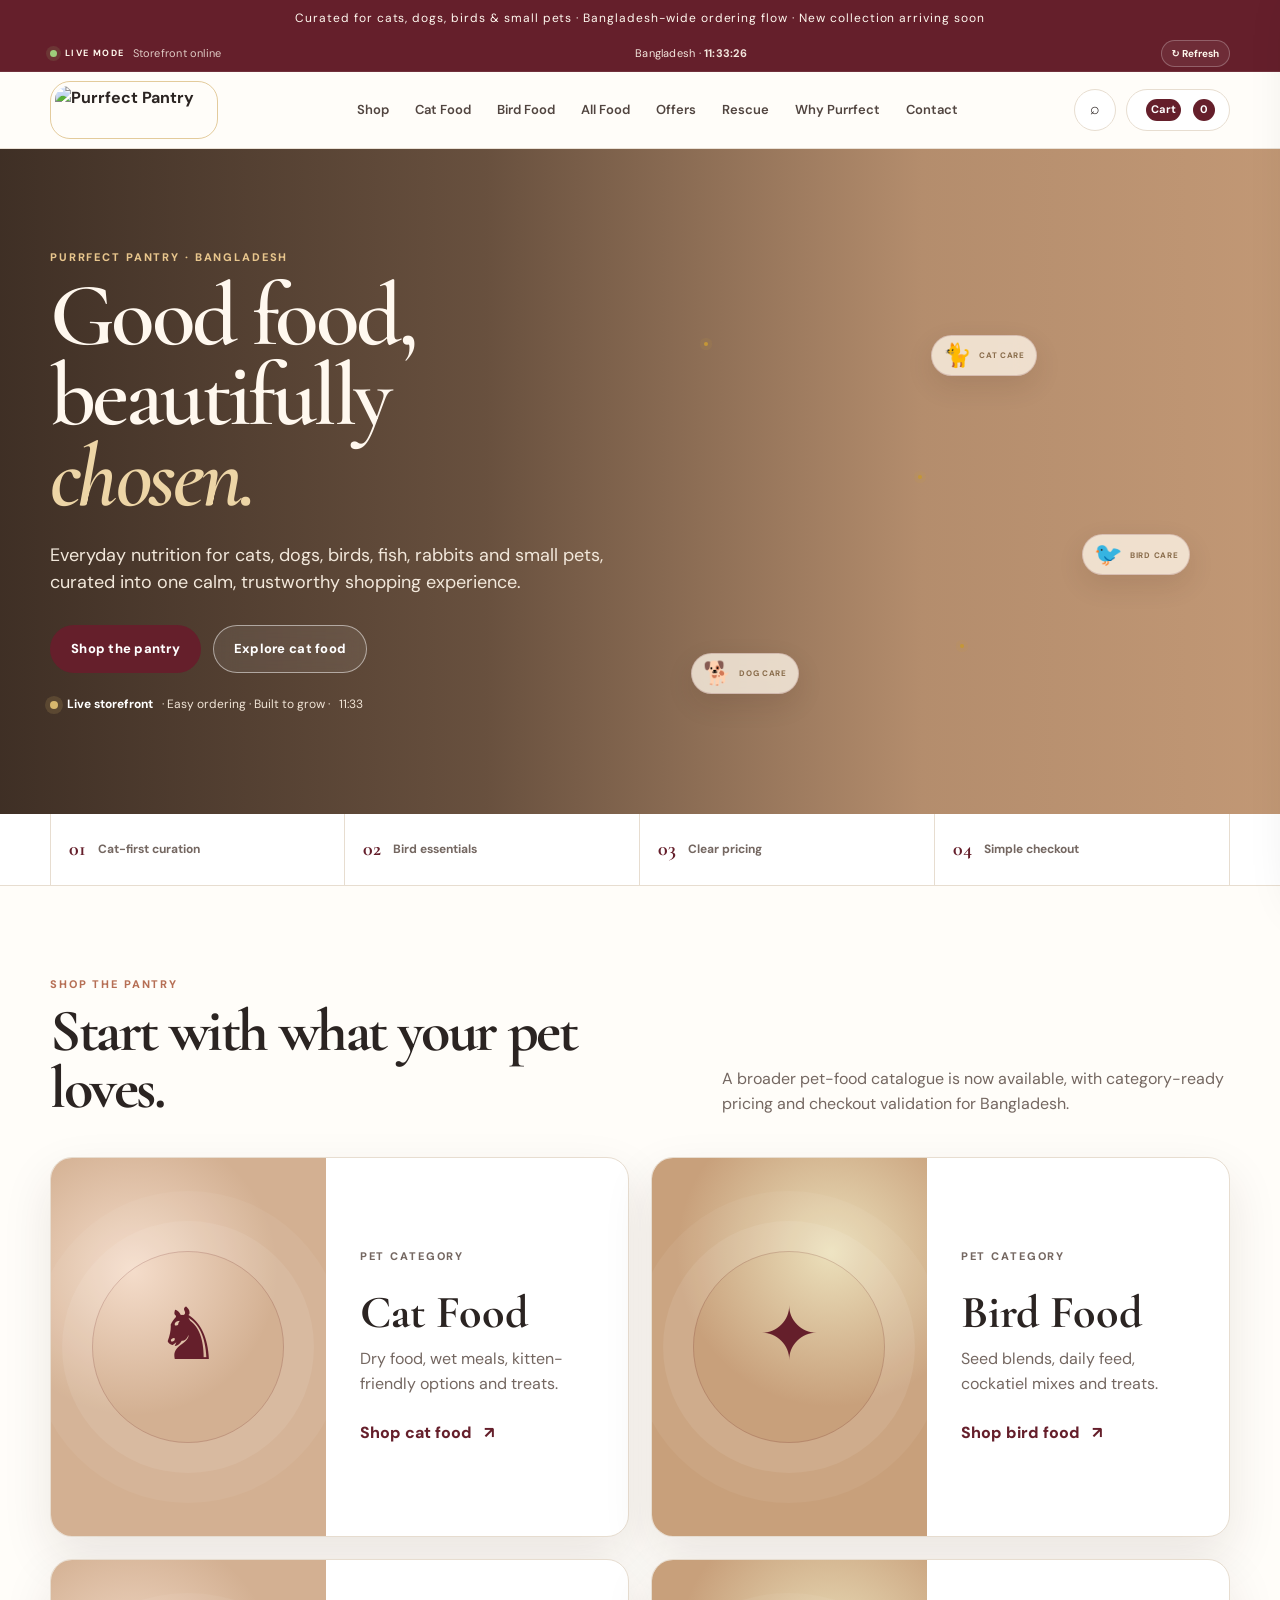
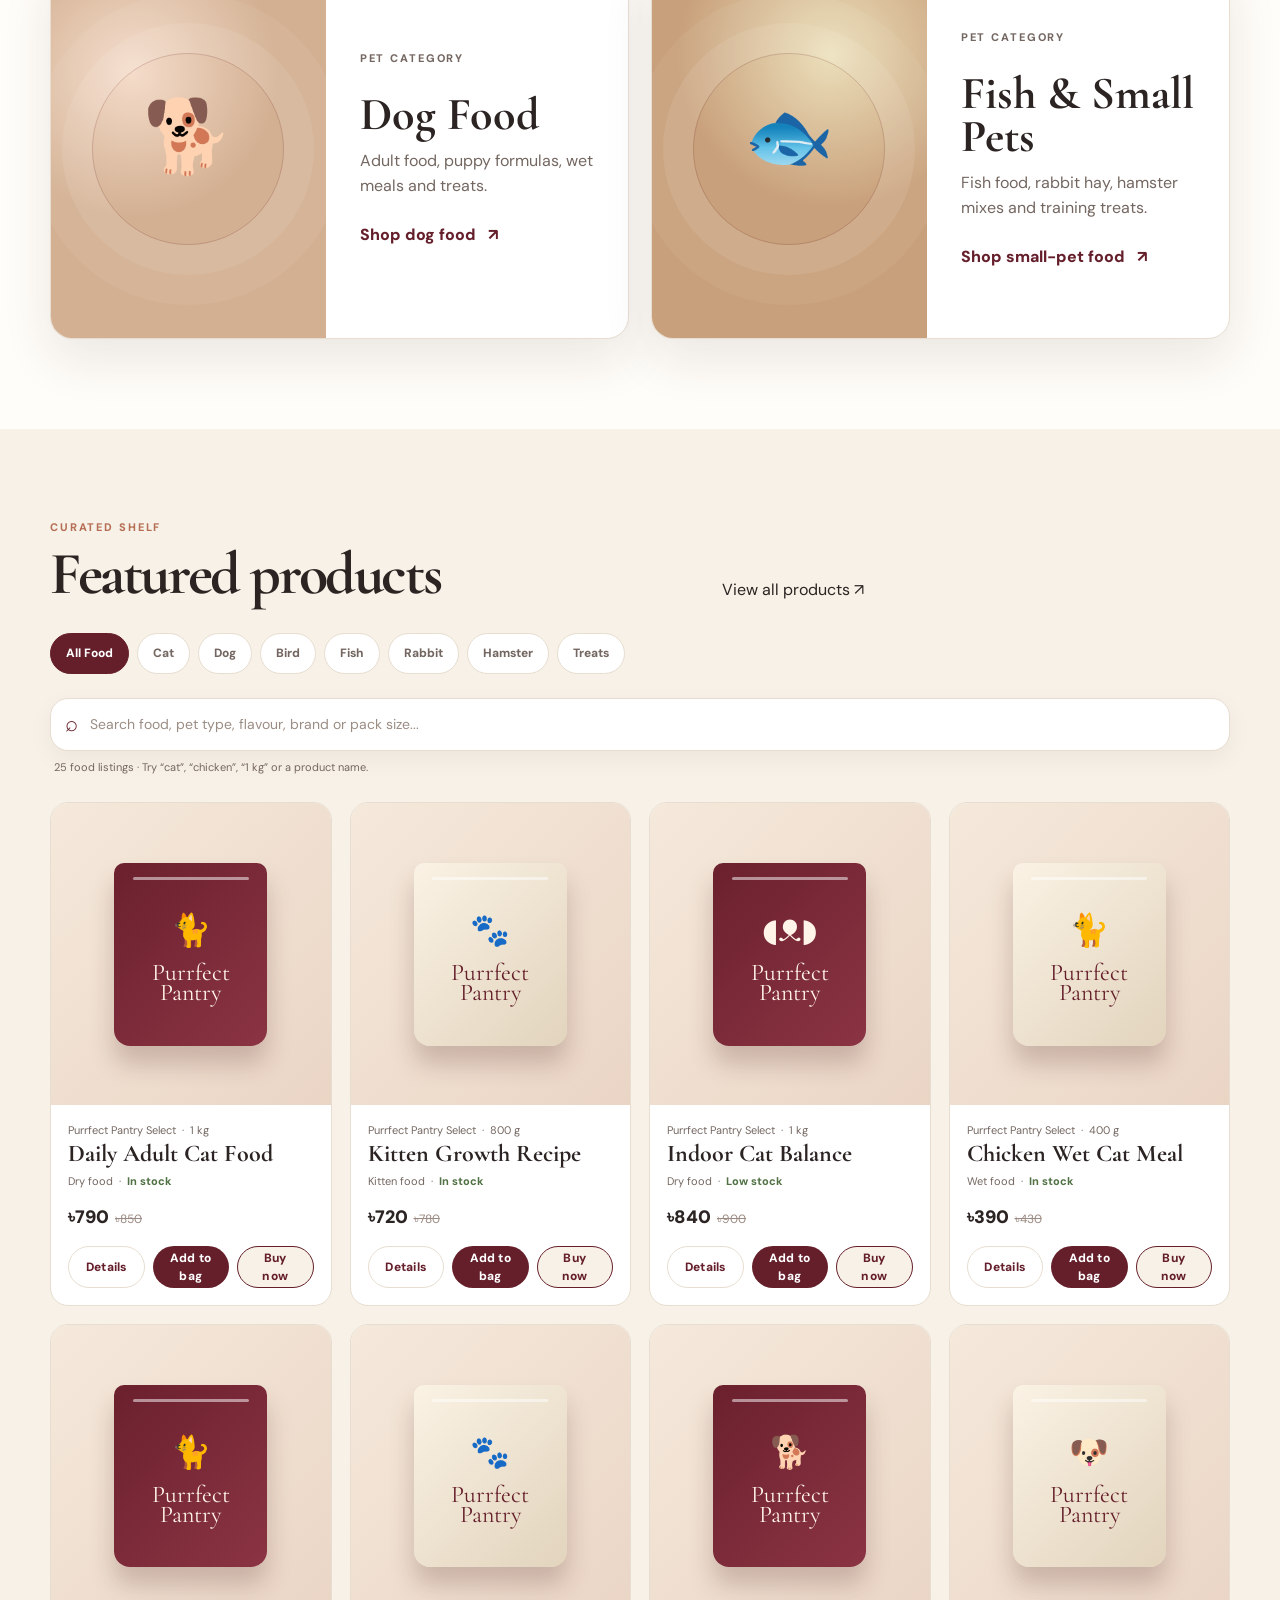
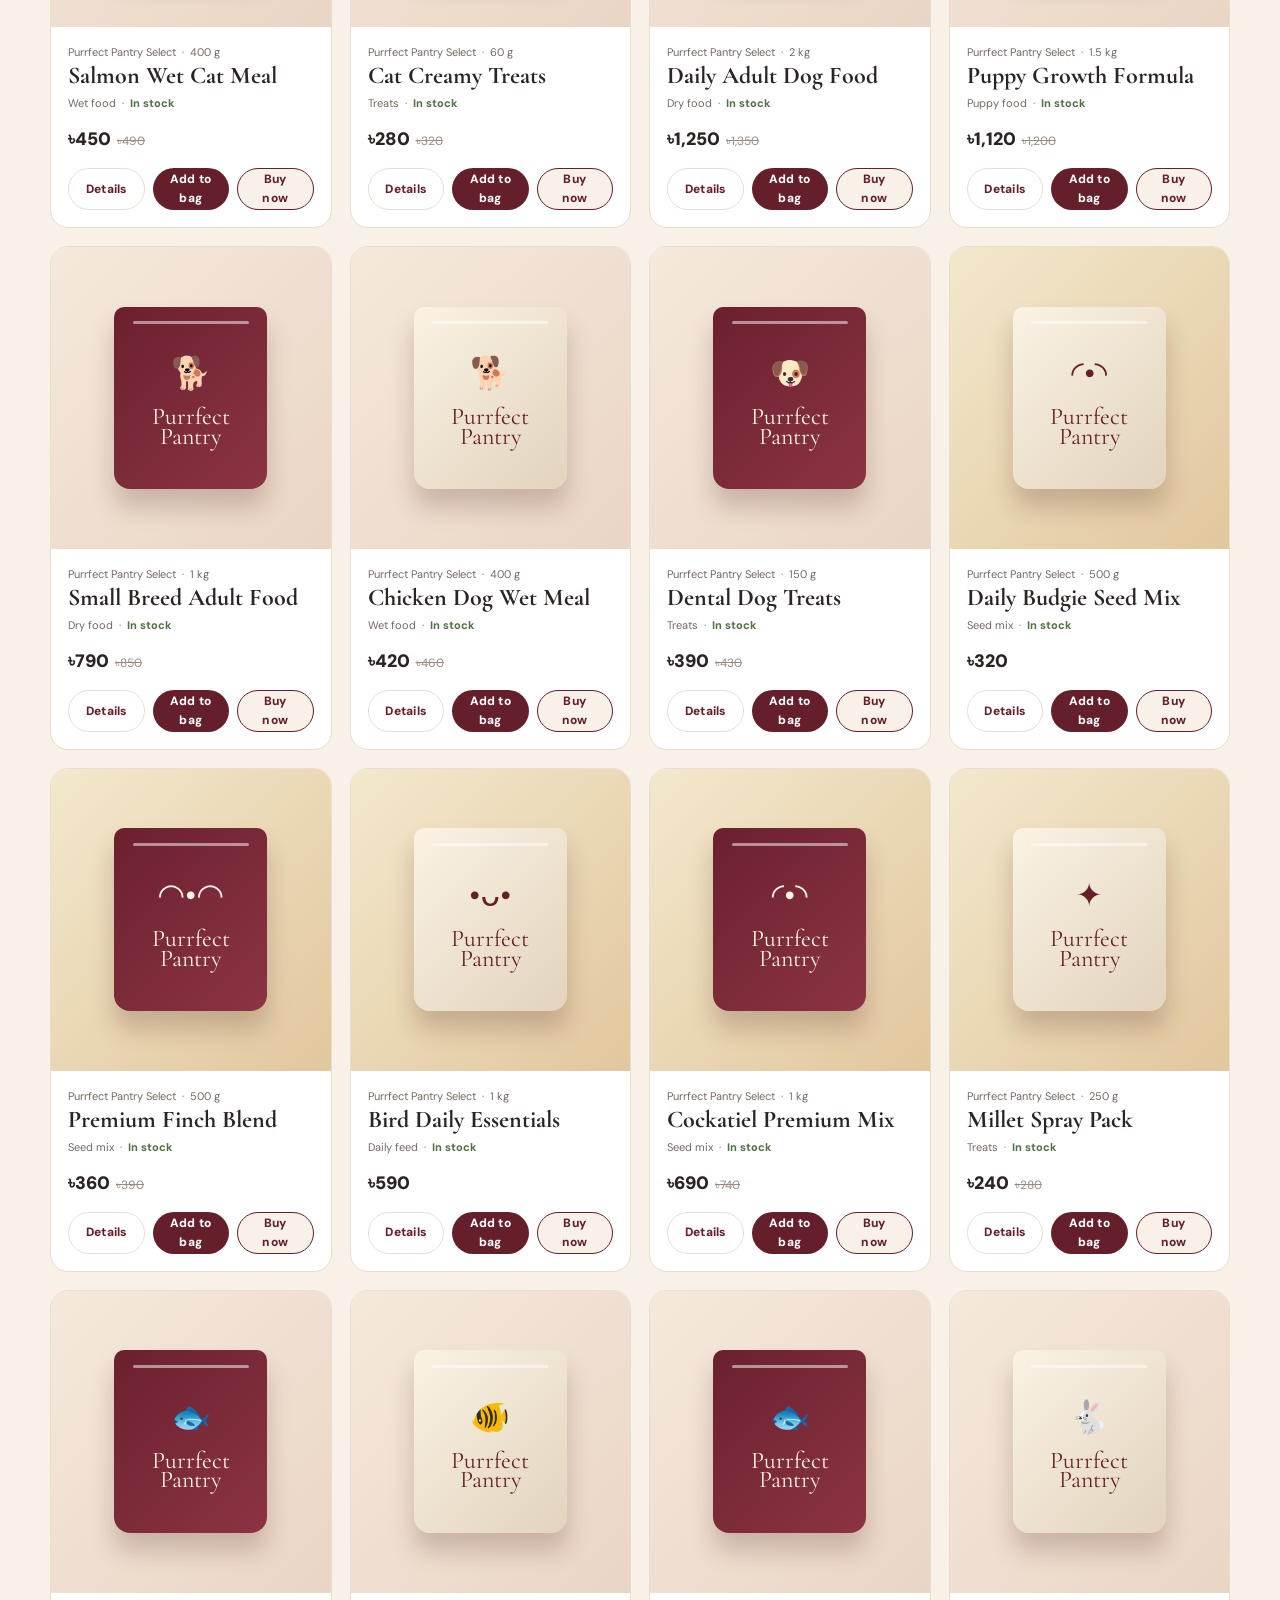
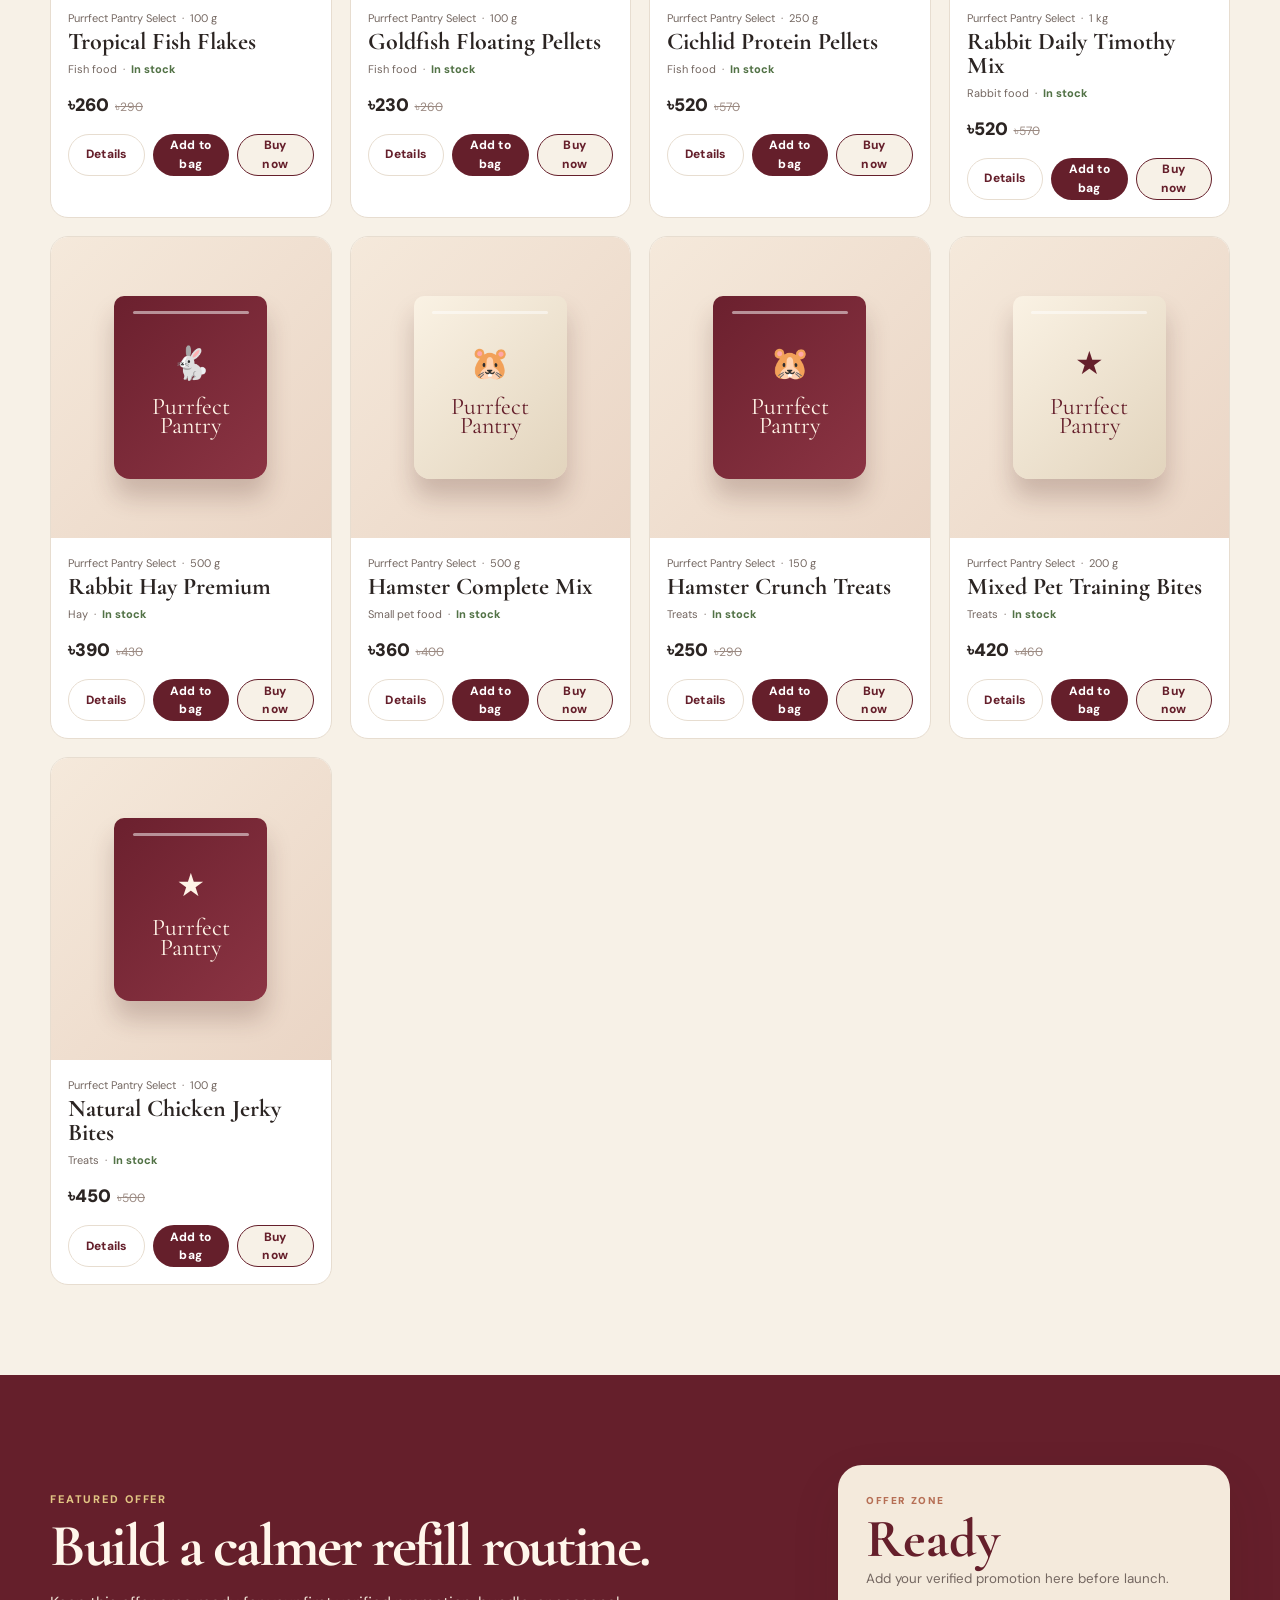
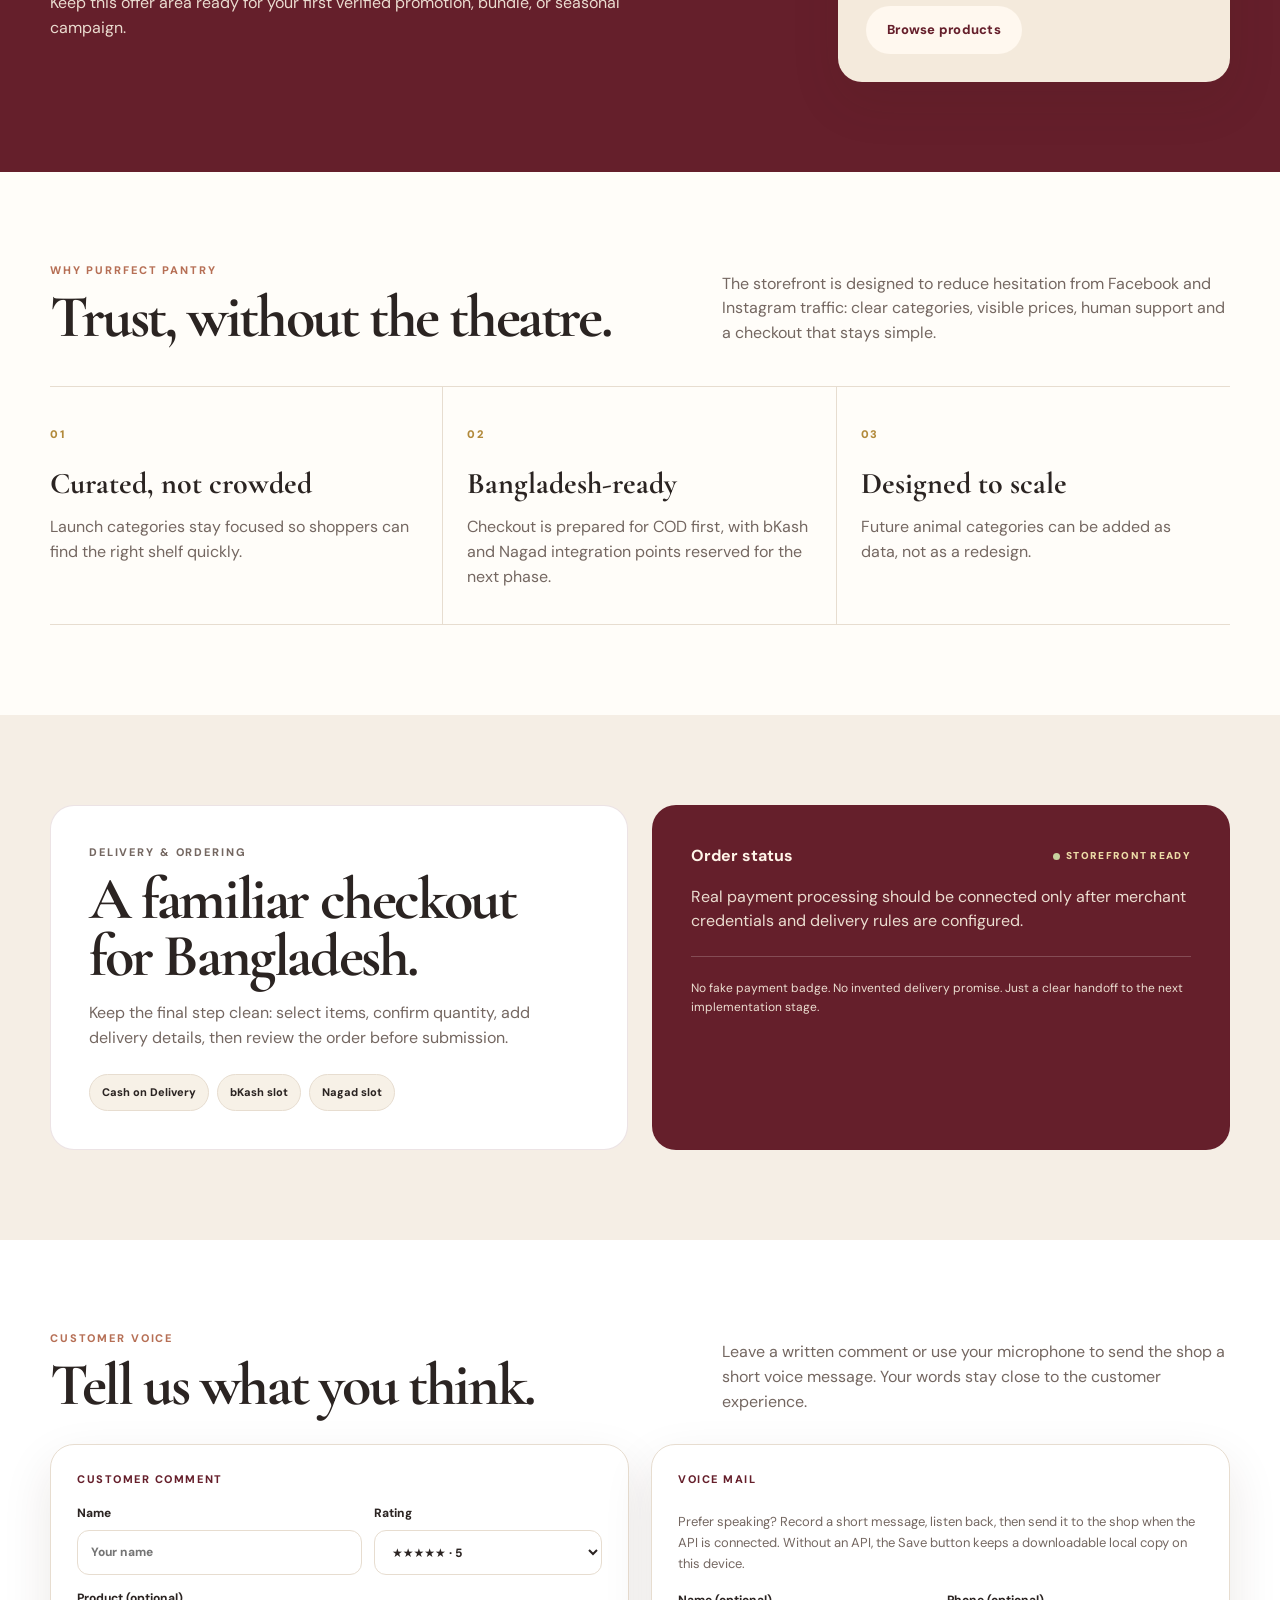
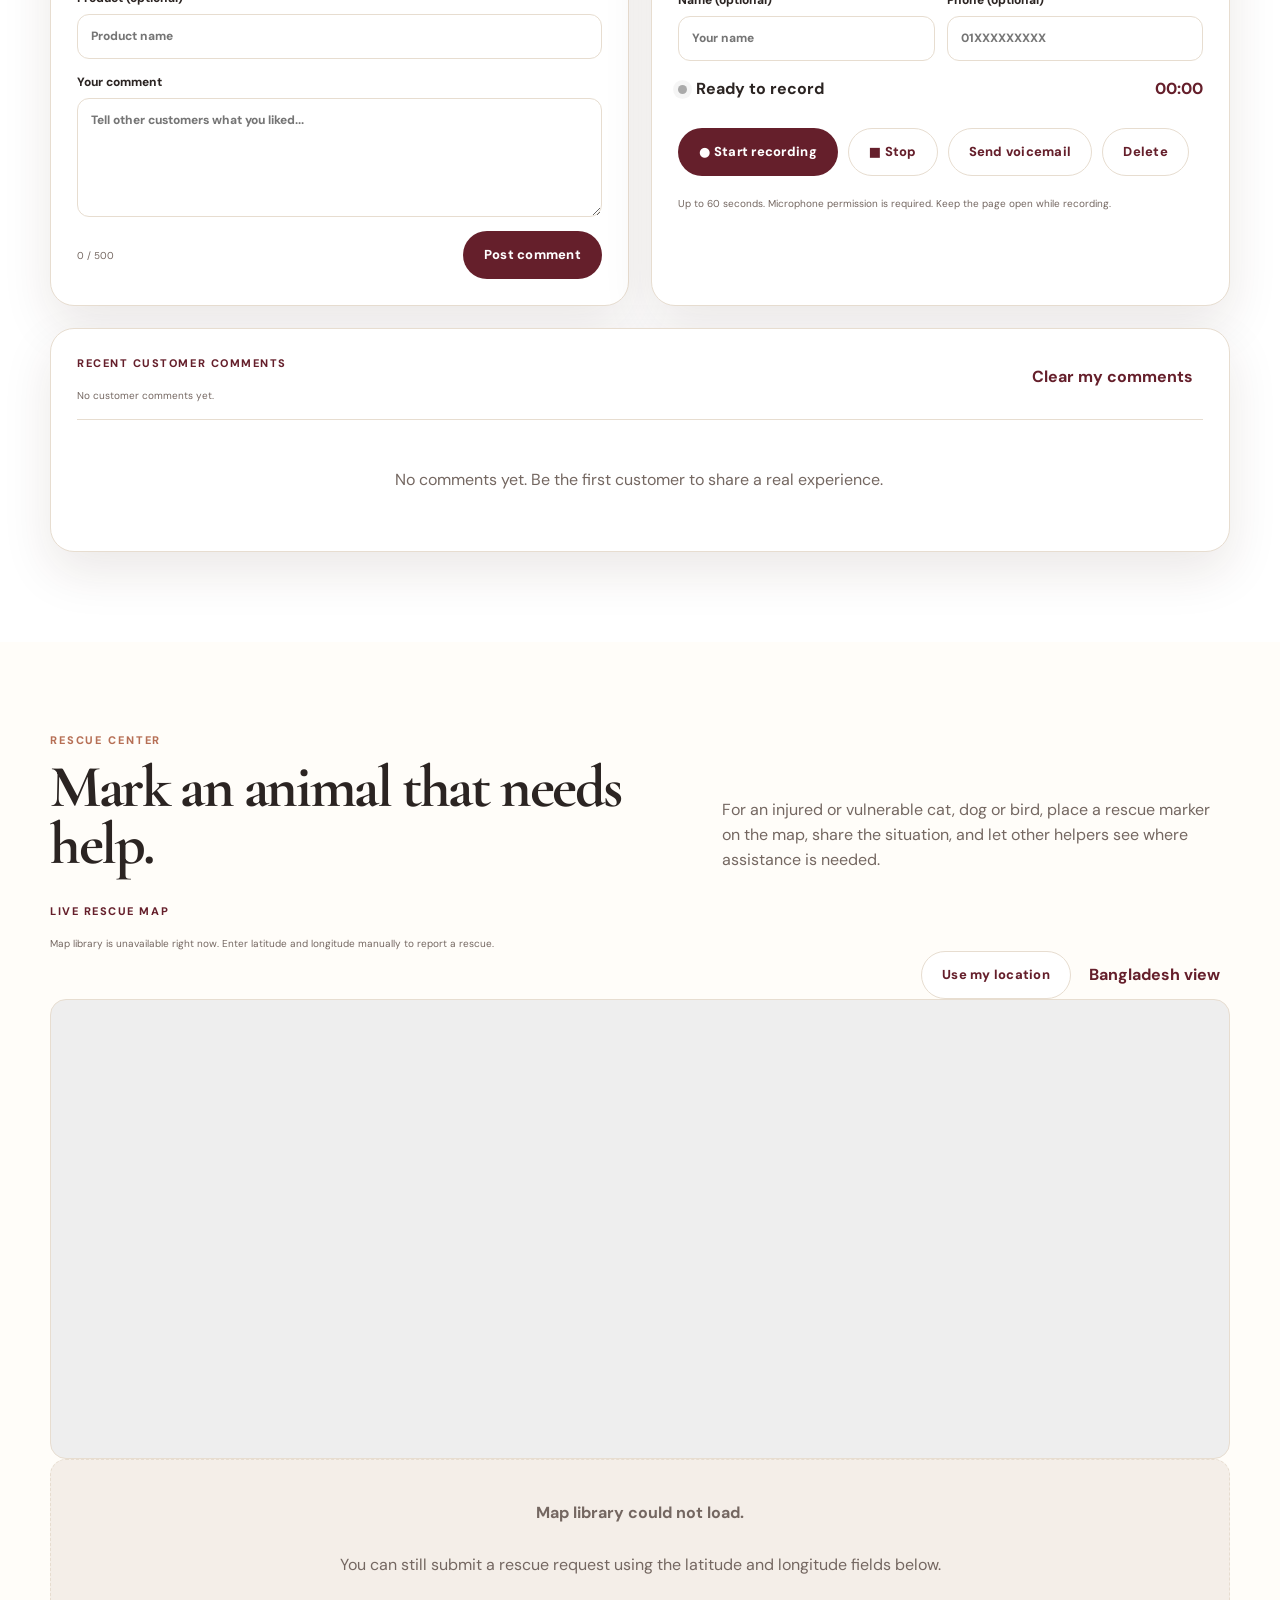
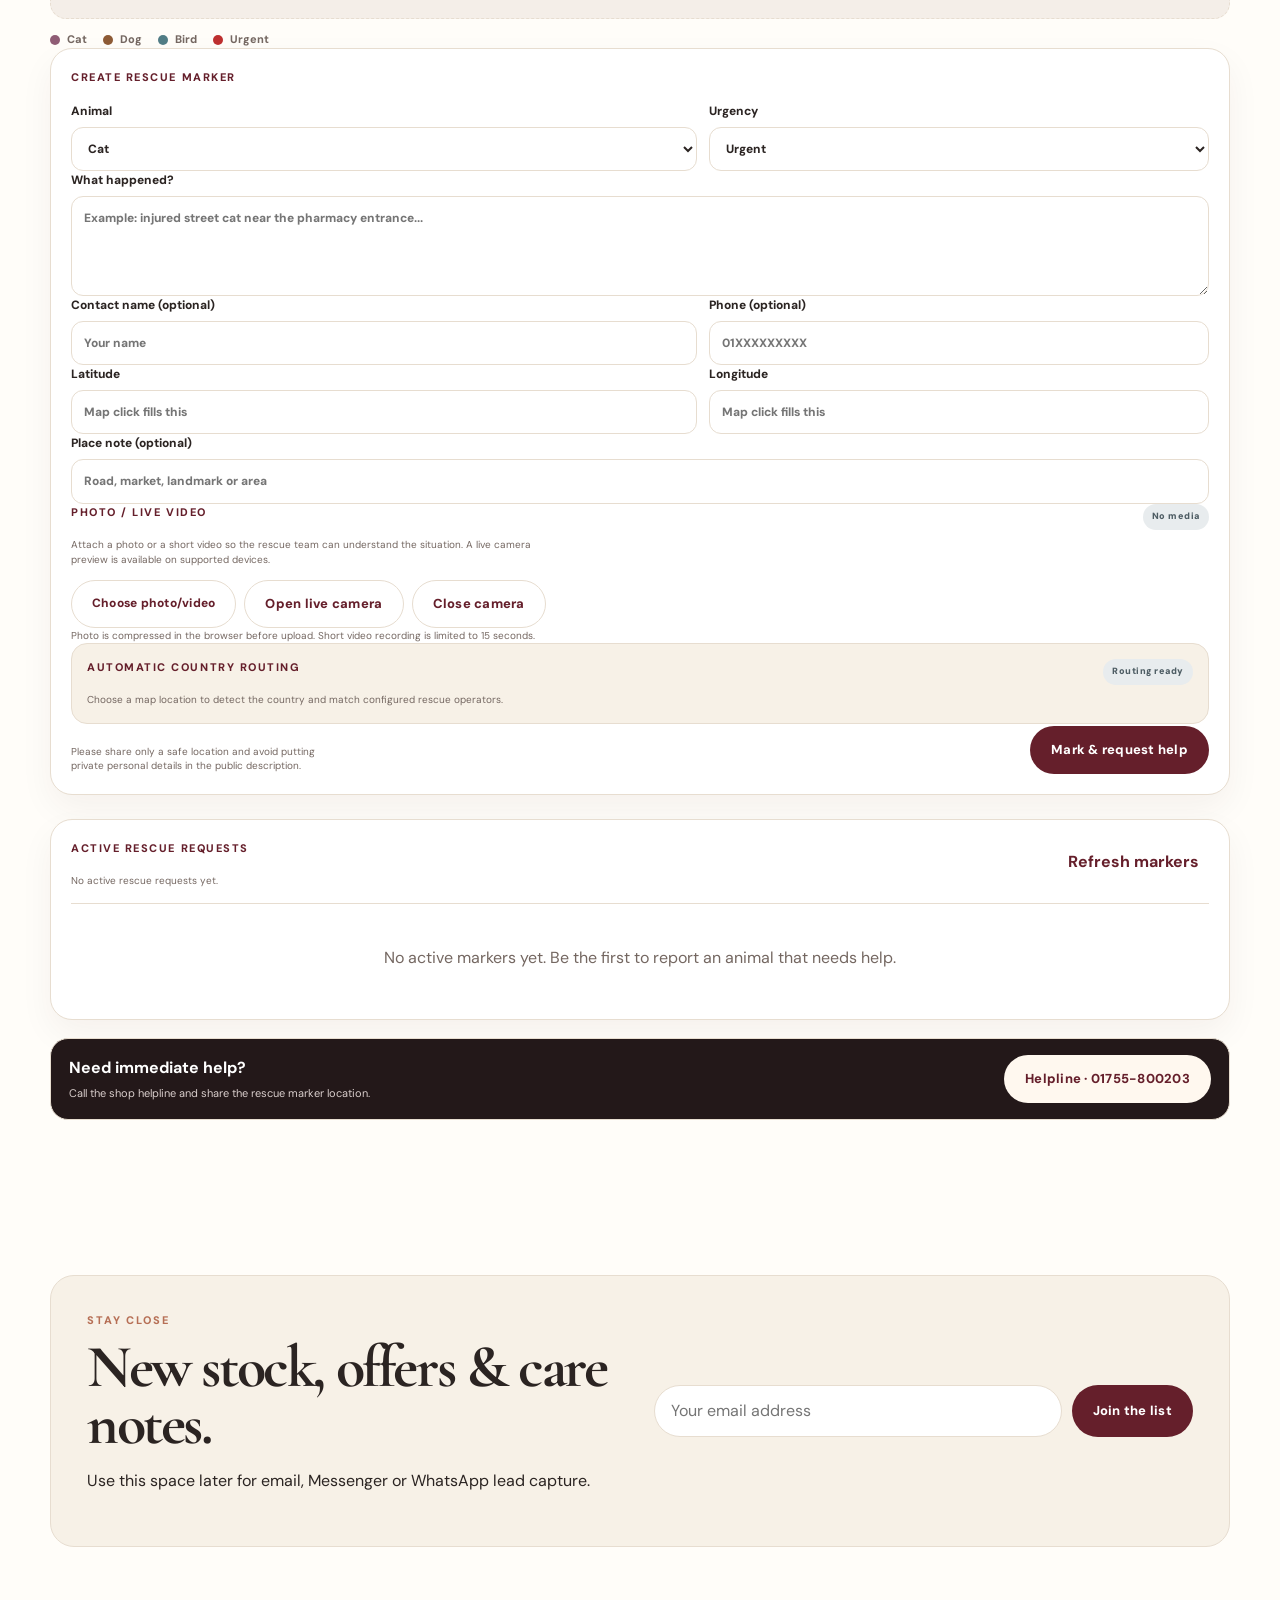
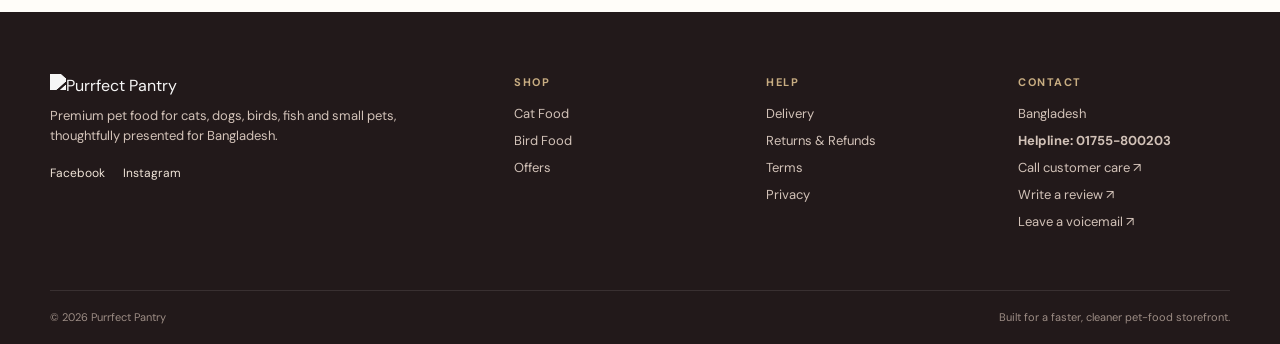
==== commit bf6998f1: "Add files via upload" ====
--- a/index.html
+++ b/index.html
@@ -22,6 +22,13 @@
 <body>
   <a class="skip-link" href="#main">Skip to content</a>
   <div class="announcement">Curated for cats, dogs, birds & small pets · Bangladesh-wide ordering flow · New collection arriving soon</div>
+  <div class="pp-livebar" role="status" aria-live="polite">
+    <div class="container pp-livebar-inner">
+      <span class="pp-live-status"><i></i><b>LIVE MODE</b><span id="ppLiveStatus">Storefront online</span></span>
+      <span class="pp-live-time">Bangladesh · <strong id="ppBdTime">--:--:--</strong></span>
+      <button id="ppRefresh" class="pp-refresh" type="button" aria-label="Refresh live storefront">↻ Refresh</button>
+    </div>
+  </div>
 
   <header class="site-header" id="top">
     <div class="container nav-wrap">
@@ -60,8 +67,14 @@
 
   <main id="main">
     <section class="hero">
-      <div class="hero-media" role="img" aria-label="Premium Mediterranean-inspired setting with a cat and bird beside pet food bowls"></div>
+      <div class="hero-media" role="img" aria-label="Premium Mediterranean-inspired setting with pet food, a cat and a bird"></div>
       <div class="hero-overlay"></div>
+      <div class="hero-pet-layer" aria-hidden="true">
+        <div class="live-pet live-pet-dog"><span>🐕</span><small>dog care</small></div>
+        <div class="live-pet live-pet-cat"><span>🐈</span><small>cat care</small></div>
+        <div class="live-pet live-pet-bird"><span>🐦</span><small>bird care</small></div>
+        <div class="pet-spark spark-a"></div><div class="pet-spark spark-b"></div><div class="pet-spark spark-c"></div>
+      </div>
       <div class="container hero-content">
         <p class="eyebrow">Purrfect Pantry · Bangladesh</p>
         <h1>Good food, beautifully<br /><em>chosen.</em></h1>
@@ -70,7 +83,7 @@
           <a class="btn btn-primary" href="#shop">Shop the pantry</a>
           <a class="btn btn-ghost" href="#cats">Explore cat food</a>
         </div>
-        <div class="hero-note"><span class="status-dot"></span> Fresh storefront · Easy ordering · Built to grow</div>
+        <div class="hero-note"><span class="status-dot"></span> <b>Live storefront</b> · Easy ordering · Built to grow · <span id="ppHeroTime">--:--</span></div>
       </div>
     </section>
 
@@ -292,5 +305,31 @@
 
   <script>window.PANTRY_API_BASE="";</script>
   <script src="script.js" defer></script>
+
+<script>
+(function(){
+  'use strict';
+  function tick(){
+    const now=new Date();
+    const t=new Intl.DateTimeFormat('en-GB',{timeZone:'Asia/Dhaka',hour:'2-digit',minute:'2-digit',second:'2-digit',hour12:false}).format(now);
+    const short=new Intl.DateTimeFormat('en-GB',{timeZone:'Asia/Dhaka',hour:'2-digit',minute:'2-digit',hour12:false}).format(now);
+    const bd=document.getElementById('ppBdTime'), hero=document.getElementById('ppHeroTime');
+    if(bd) bd.textContent=t; if(hero) hero.textContent=short;
+  }
+  function init(){
+    tick(); setInterval(tick,1000);
+    const refresh=document.getElementById('ppRefresh');
+    if(refresh) refresh.addEventListener('click',function(){
+      const s=document.getElementById('ppLiveStatus');
+      if(s) s.textContent='Refreshing…';
+      window.setTimeout(function(){
+        if(s) s.textContent='Storefront online';
+        window.location.reload();
+      },350);
+    });
+  }
+  if(document.readyState==='loading') document.addEventListener('DOMContentLoaded',init); else init();
+})();
+</script>
 </body>
 </html>
--- a/styles.css
+++ b/styles.css
@@ -22,3 +22,16 @@
 /* Rescue media + operator routing */
 .rescue-media-box,.rescue-route-card{border:1px solid var(--line);border-radius:16px;background:var(--cream);padding:15px}.rescue-media-head,.rescue-route-card{display:flex;justify-content:space-between;gap:12px;align-items:flex-start}.rescue-media-head .tiny-note{max-width:470px}.media-badge,.route-badge{white-space:nowrap;border-radius:999px;padding:6px 9px;background:#e8ecee;color:#4e5d64;font-size:9px;font-weight:900;letter-spacing:.06em}.media-badge.ready{background:#e7f0e5;color:#356235}.media-badge.video{background:#e7e8f3;color:#444a77}.route-badge.active{background:#e7f0e5;color:#356235}.route-badge.waiting{background:#f3e0cb;color:#7d4a16}.rescue-media-actions,.live-camera-actions{display:flex;gap:8px;flex-wrap:wrap;margin-top:12px}.media-file-label{display:inline-flex;align-items:center;justify-content:center}.rescue-live-camera{margin-top:12px;background:#1c2022;border-radius:14px;overflow:hidden}.rescue-live-camera video{display:block;width:100%;max-height:300px;object-fit:cover;background:#101213}.live-camera-actions{padding:10px;margin:0}.rescue-media-preview{margin-top:12px;border:1px solid var(--line);border-radius:14px;background:#fff;padding:8px;overflow:hidden}.rescue-media-preview img,.rescue-media-preview video{display:block;width:100%;max-height:360px;object-fit:contain;border-radius:10px;background:#111}.rescue-media-preview .media-caption{padding:8px 4px 2px;font-size:11px;color:var(--muted)}.rescue-operator-note{margin-top:9px;padding-top:9px;border-top:1px dashed var(--line);font-size:10px;color:var(--muted)}.rescue-card-media{margin-top:8px;display:inline-flex;align-items:center;gap:5px;font-size:10px;color:var(--burgundy);font-weight:800}
 @media(max-width:720px){.rescue-media-head,.rescue-route-card{flex-direction:column}.media-badge,.route-badge{align-self:flex-start}.rescue-media-actions,.live-camera-actions{display:grid;grid-template-columns:1fr 1fr}.media-file-label{width:auto}.live-camera-actions #rescueTakePhoto,.live-camera-actions #rescueRecordVideo{width:100%}.live-camera-actions #rescueStopVideo{grid-column:1/-1}}
+
+
+/* === Live Italian-Mediterranean visual layer, merged without replacing the existing storefront === */
+.pp-livebar{background:#651f2b;color:#fff8ed;border-bottom:1px solid rgba(255,255,255,.08);font-size:11px;letter-spacing:.02em;position:relative;z-index:31}
+.pp-livebar-inner{min-height:34px;display:flex;align-items:center;justify-content:space-between;gap:16px}
+.pp-live-status{display:flex;align-items:center;gap:8px}.pp-live-status i{display:inline-block;width:7px;height:7px;border-radius:50%;background:#9ecf7b;box-shadow:0 0 0 4px rgba(158,207,123,.13);animation:pppulse 1.8s ease-in-out infinite}.pp-live-status b{font-size:9px;letter-spacing:1.4px}.pp-live-status span{opacity:.78}.pp-live-time{opacity:.92}.pp-refresh{border:1px solid rgba(255,255,255,.25);background:rgba(255,255,255,.06);color:#fff8ed;padding:5px 10px;border-radius:999px;font-size:10px;font-weight:700;cursor:pointer}.pp-refresh:hover{background:rgba(255,255,255,.14);transform:translateY(-1px)}
+.brand-logo{position:relative;display:block;padding:5px;border-radius:20px}.brand-logo:before{content:"";position:absolute;inset:0;border:1px solid rgba(196,149,55,.48);border-radius:20px;box-shadow:inset 0 0 0 1px rgba(255,255,255,.35);pointer-events:none}.brand-logo img{position:relative;z-index:1;display:block;border-radius:14px}
+.hero{isolation:isolate}.hero-pet-layer{position:absolute;inset:0;z-index:2;pointer-events:none;overflow:hidden}.live-pet{position:absolute;display:flex;align-items:center;gap:7px;padding:8px 11px;border:1px solid rgba(101,31,43,.17);background:rgba(255,247,235,.77);backdrop-filter:blur(10px);border-radius:999px;box-shadow:0 10px 28px rgba(51,31,19,.11);color:#651f2b;font-size:10px;font-weight:800;transform-origin:center;animation:ppfloat 5s ease-in-out infinite}.live-pet span{font-size:23px;line-height:1}.live-pet small{font-size:8px;letter-spacing:.7px;text-transform:uppercase;color:#8a6d4c}.live-pet-dog{left:54%;bottom:18%;animation-delay:.1s}.live-pet-cat{right:19%;top:28%;animation-delay:1.2s}.live-pet-bird{right:7%;top:58%;animation-delay:2s}.pet-spark{position:absolute;width:4px;height:4px;border-radius:50%;background:#c49737;box-shadow:0 0 0 4px rgba(196,151,55,.11);animation:ppspark 2.4s ease-in-out infinite}.spark-a{left:55%;top:29%}.spark-b{right:28%;top:49%;animation-delay:.7s}.spark-c{left:75%;bottom:25%;animation-delay:1.4s}
+@keyframes ppfloat{0%,100%{transform:translateY(0)}50%{transform:translateY(-8px)}}
+@keyframes pppulse{0%,100%{opacity:.55}50%{opacity:1}}
+@keyframes ppspark{0%,100%{transform:scale(.8);opacity:.35}50%{transform:scale(1.6);opacity:1}}
+.hero-content{z-index:4}.hero-media,.hero-overlay{z-index:1}.hero-note b{color:#fff}
+@media(max-width:720px){.pp-livebar-inner{padding-top:5px;padding-bottom:5px;flex-wrap:wrap;justify-content:center}.pp-live-status span{display:none}.pp-live-time{display:none}.pp-refresh{margin-left:auto}.live-pet{padding:6px 8px}.live-pet small{display:none}.live-pet span{font-size:21px}.live-pet-dog{left:7%;bottom:23%}.live-pet-cat{right:21%;top:20%}.live-pet-bird{right:3%;top:43%}}
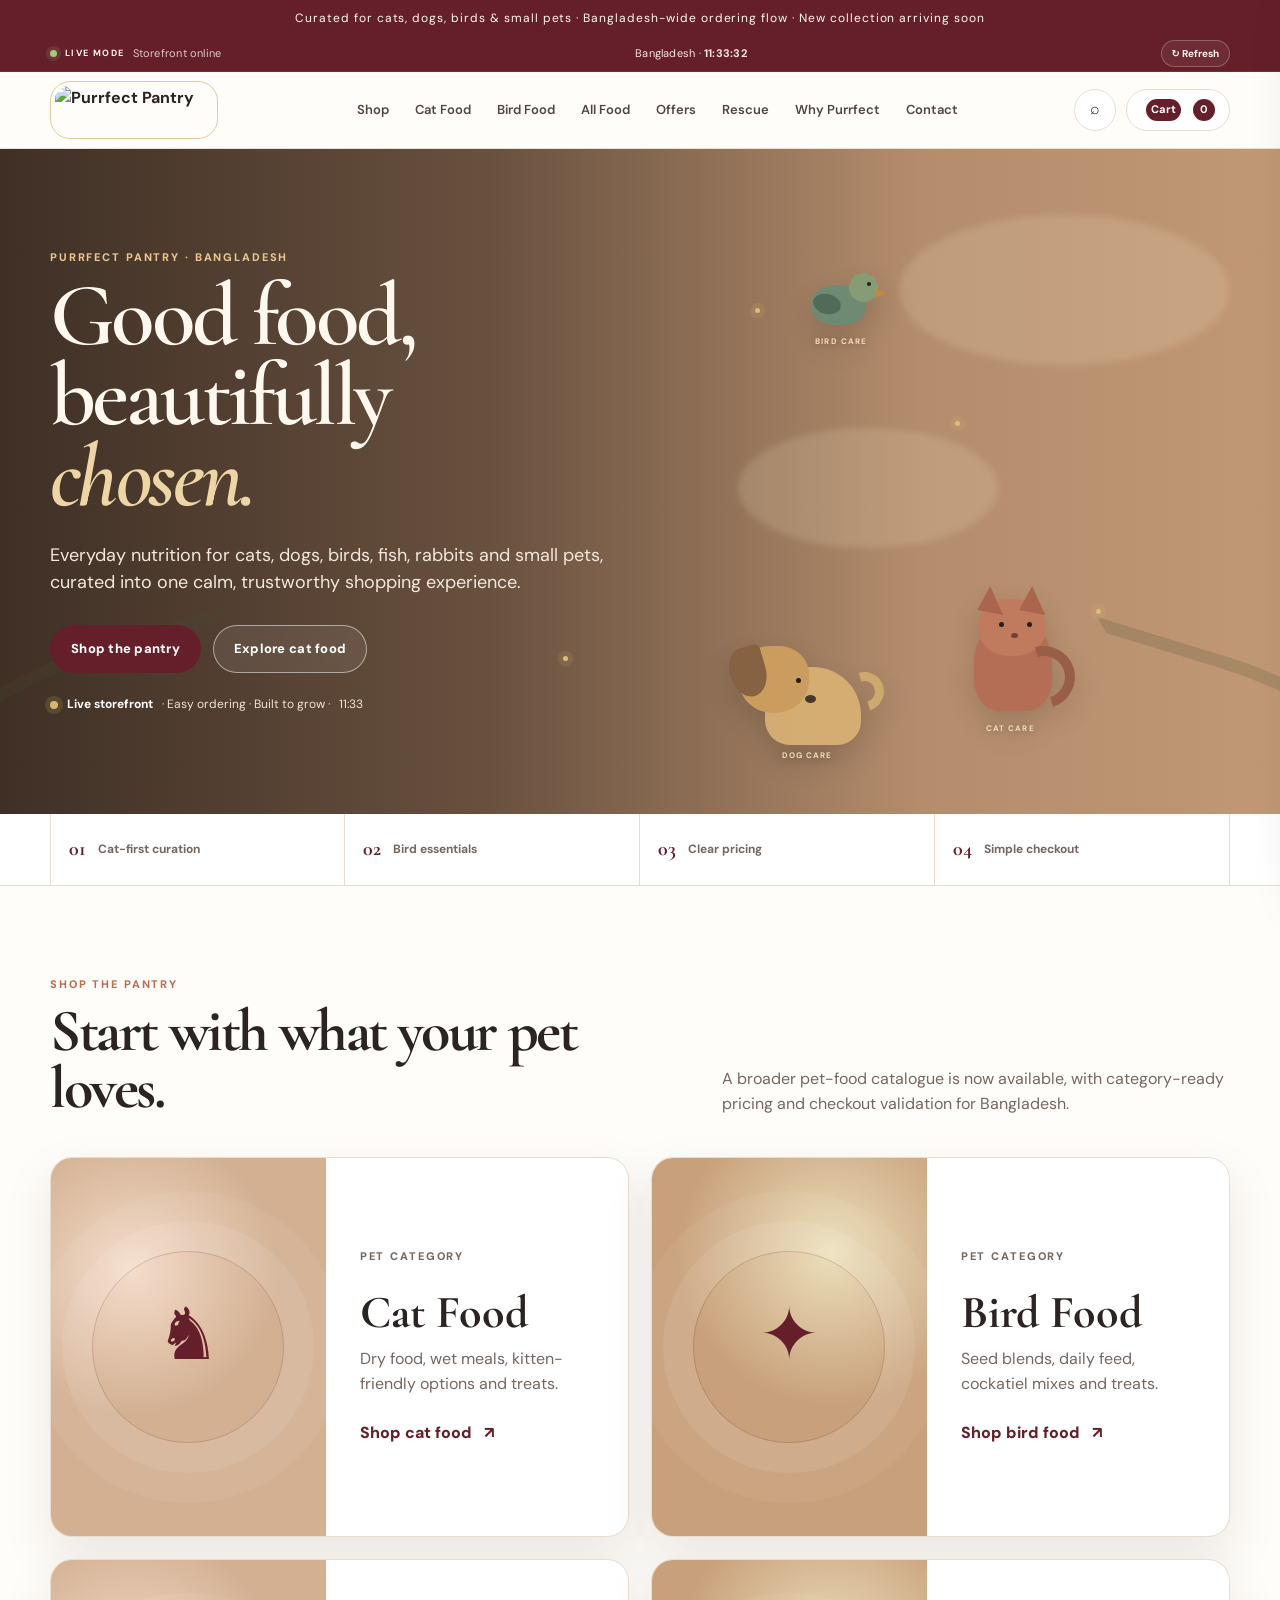
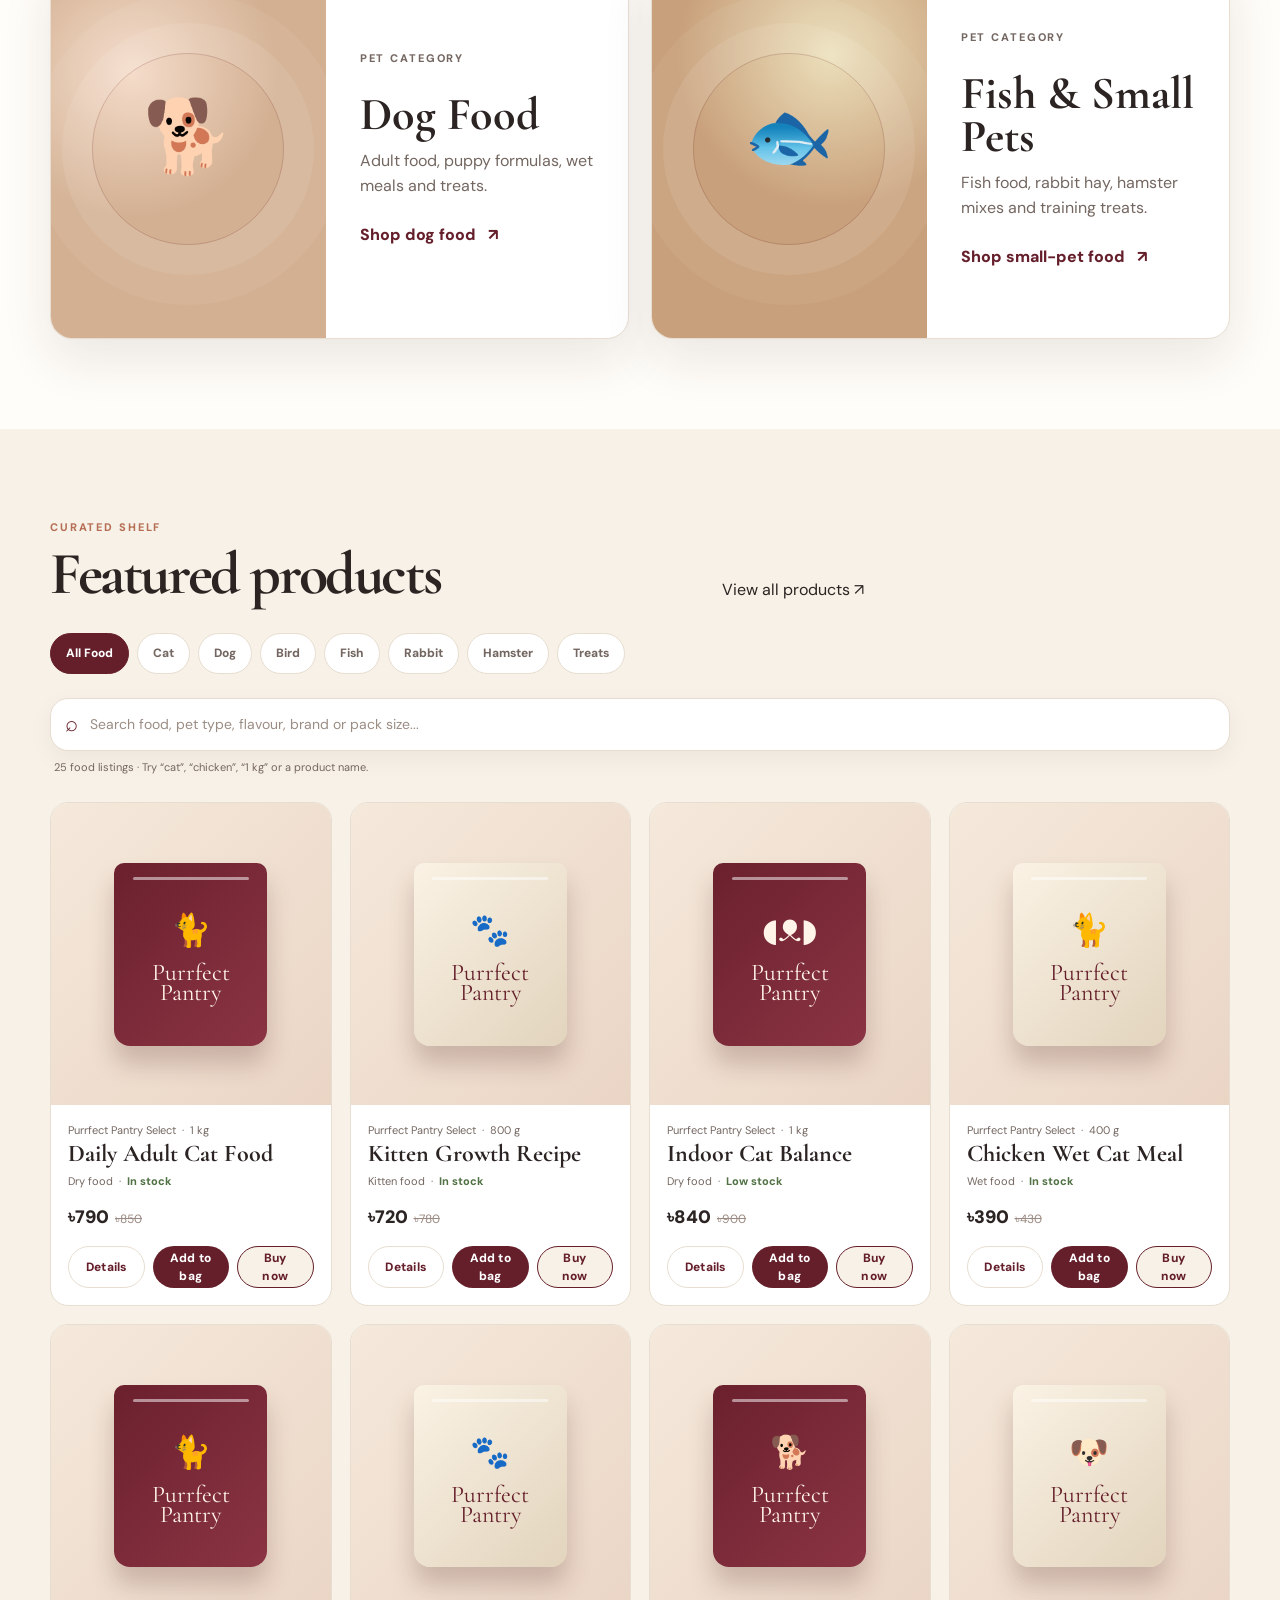
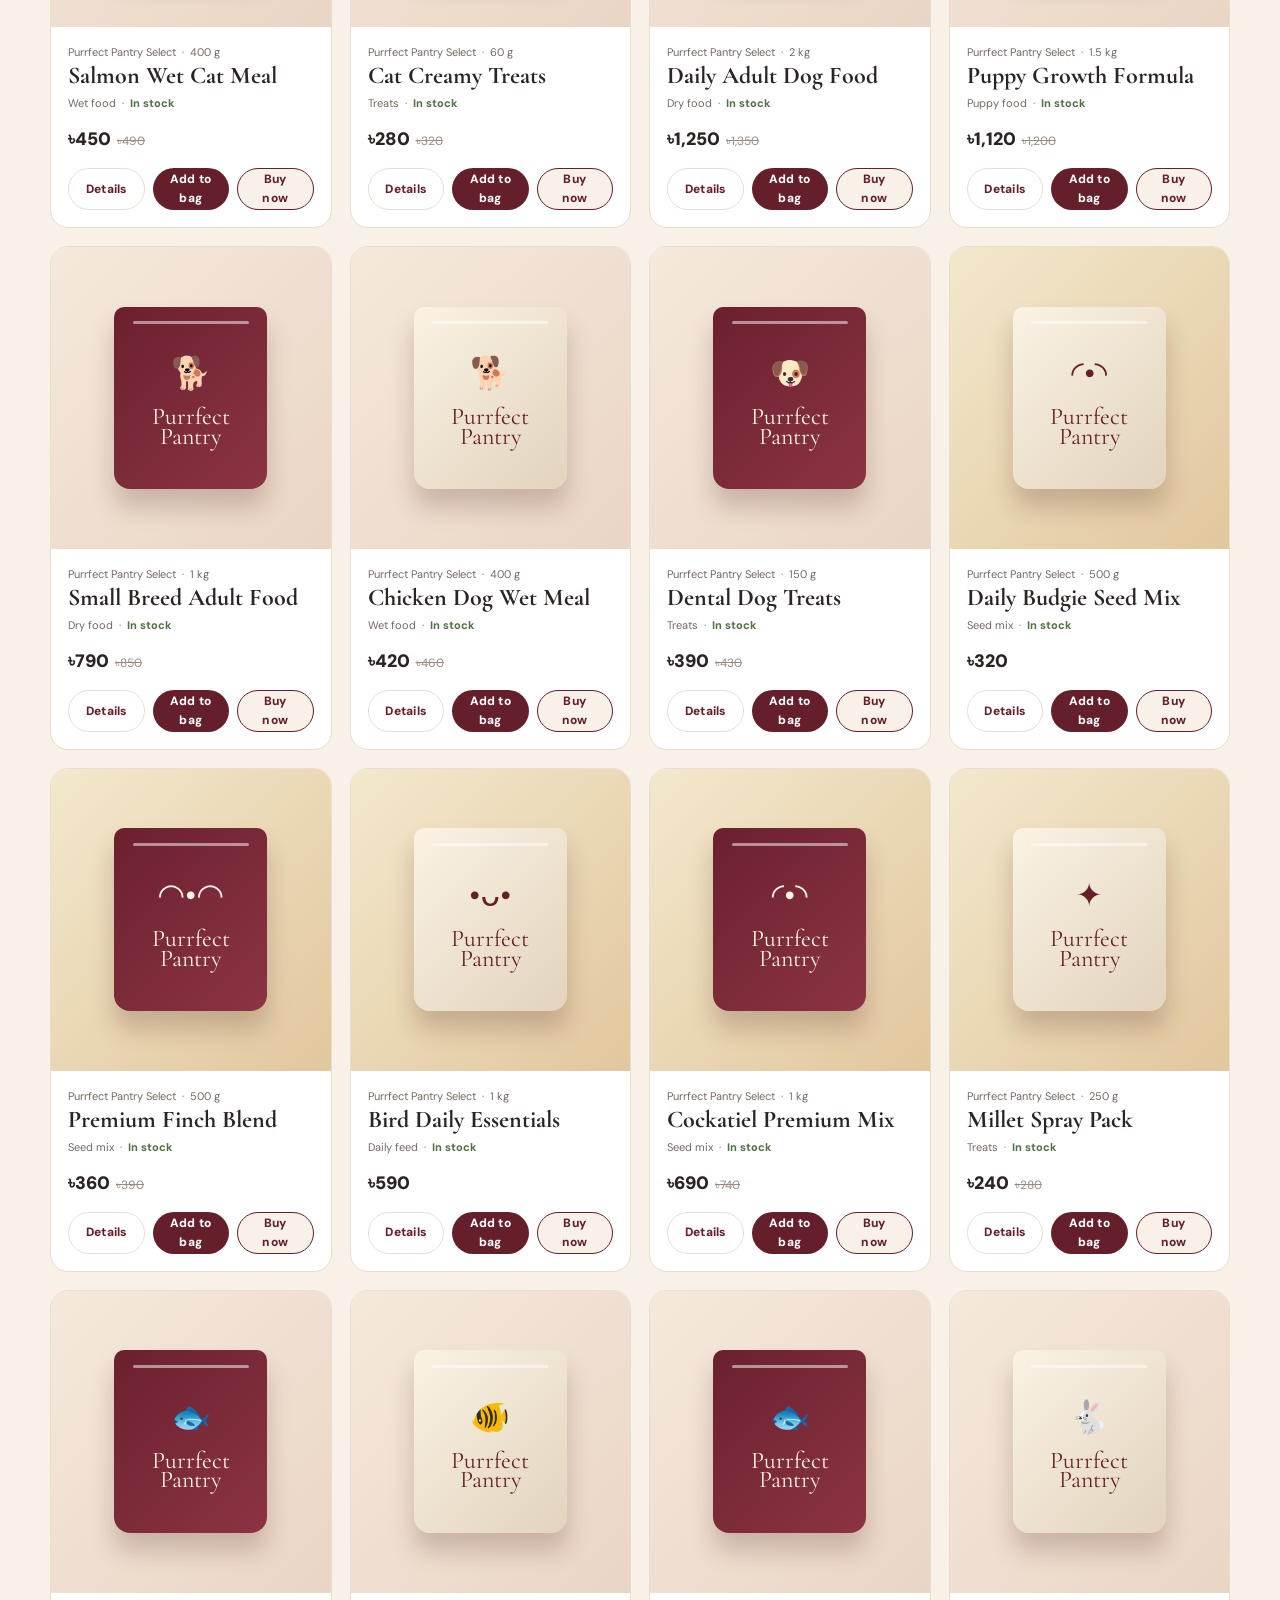
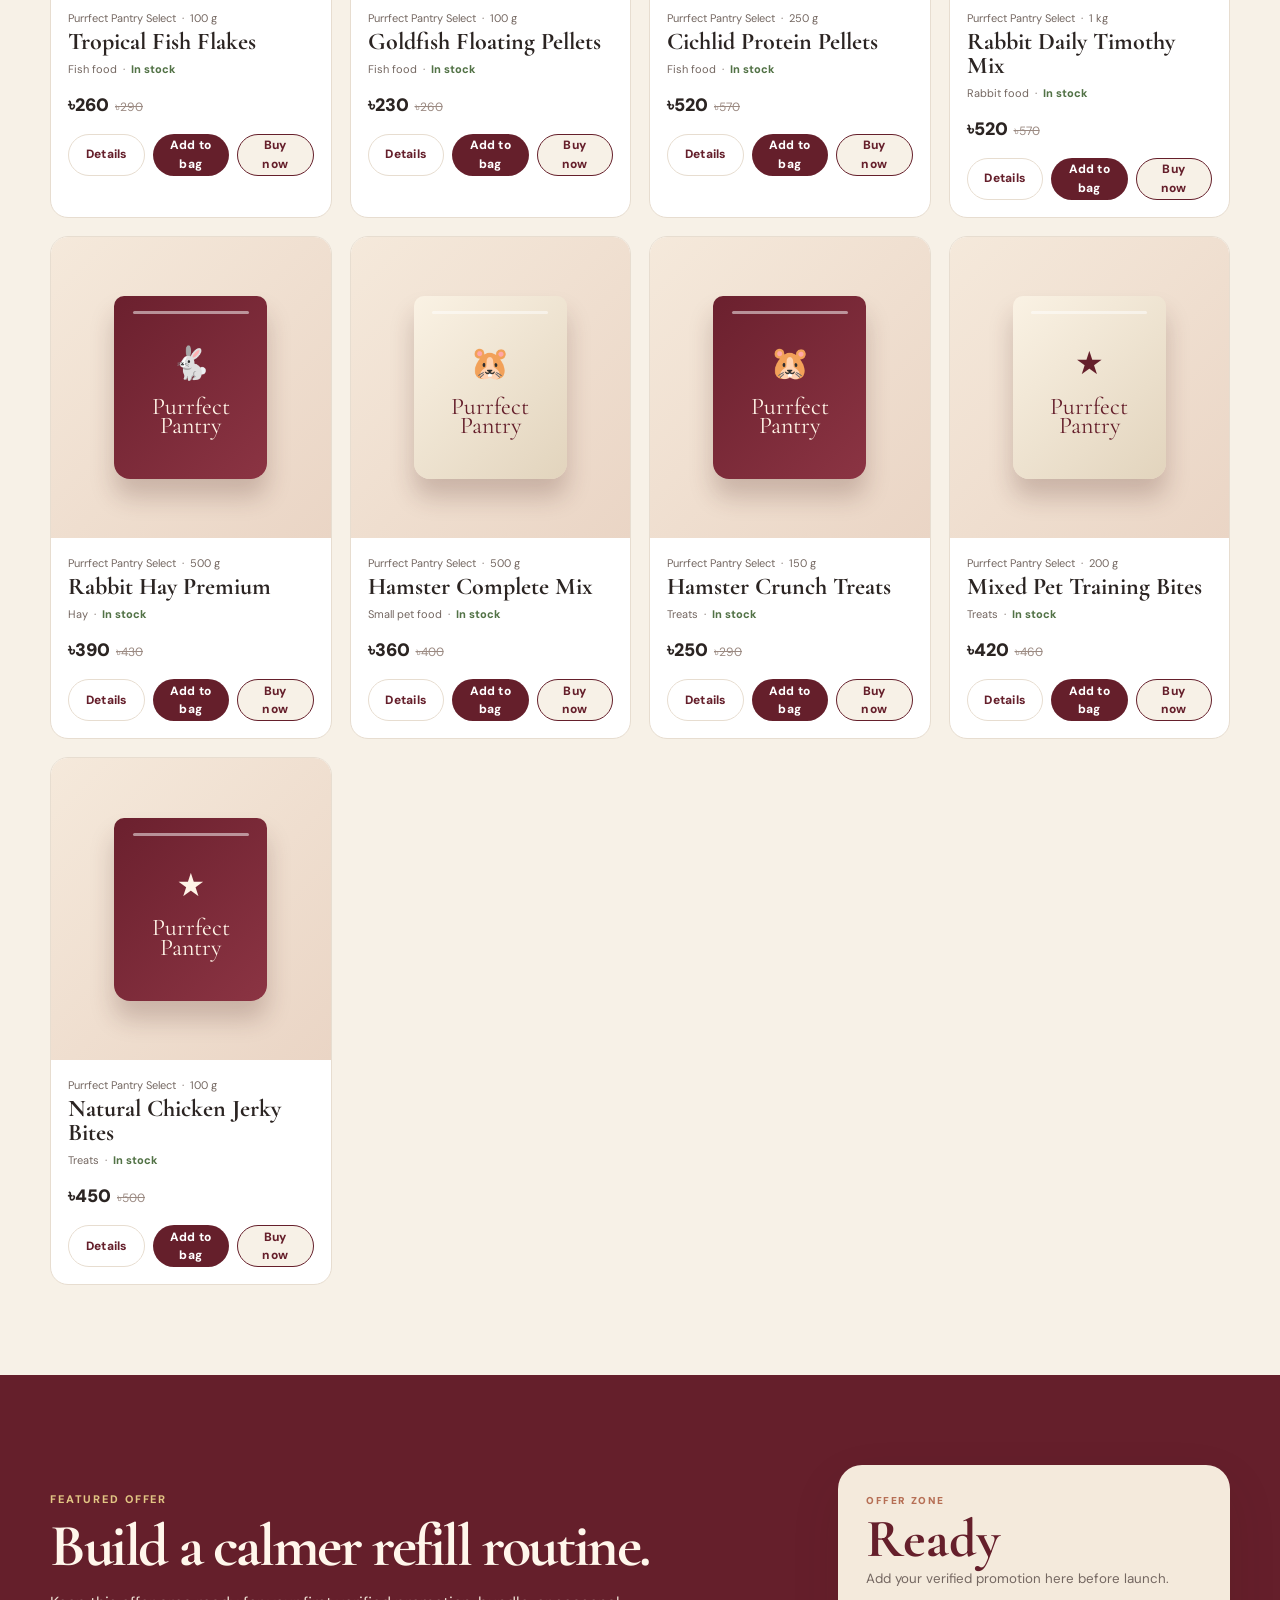
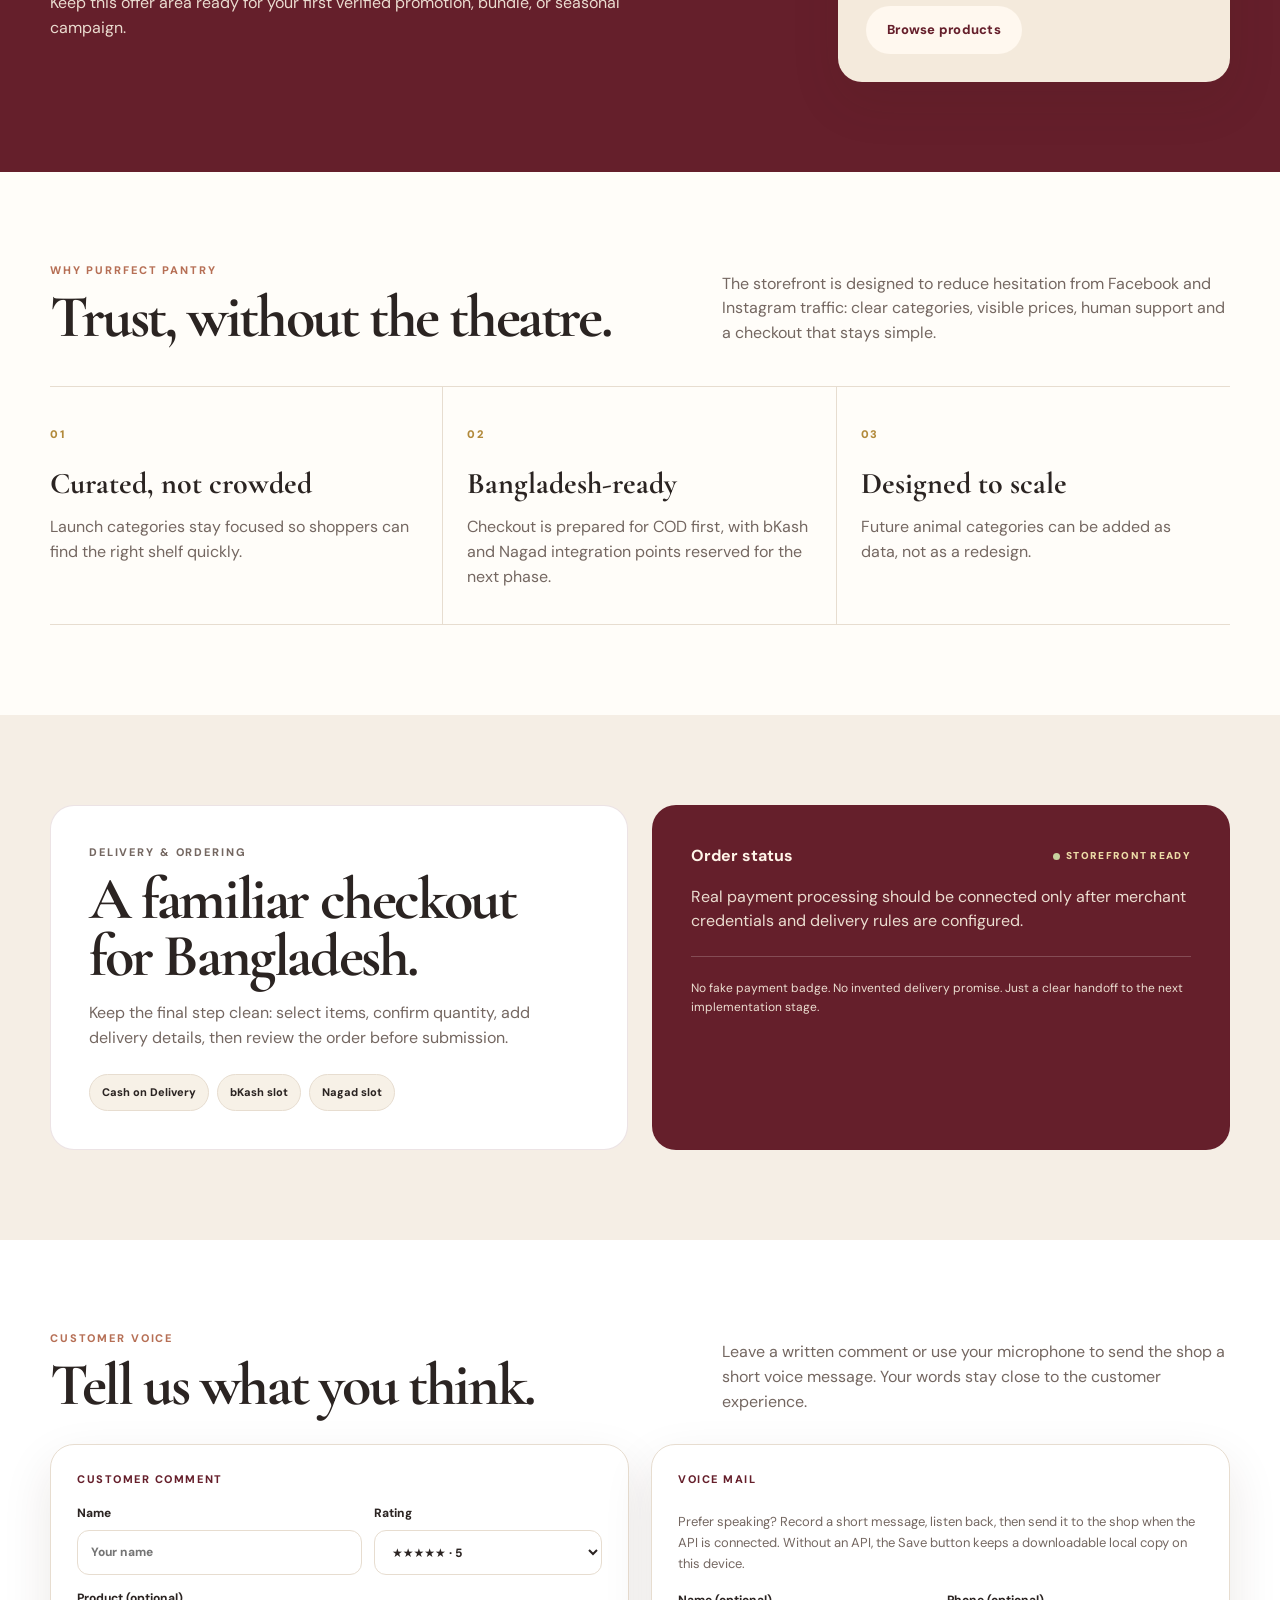
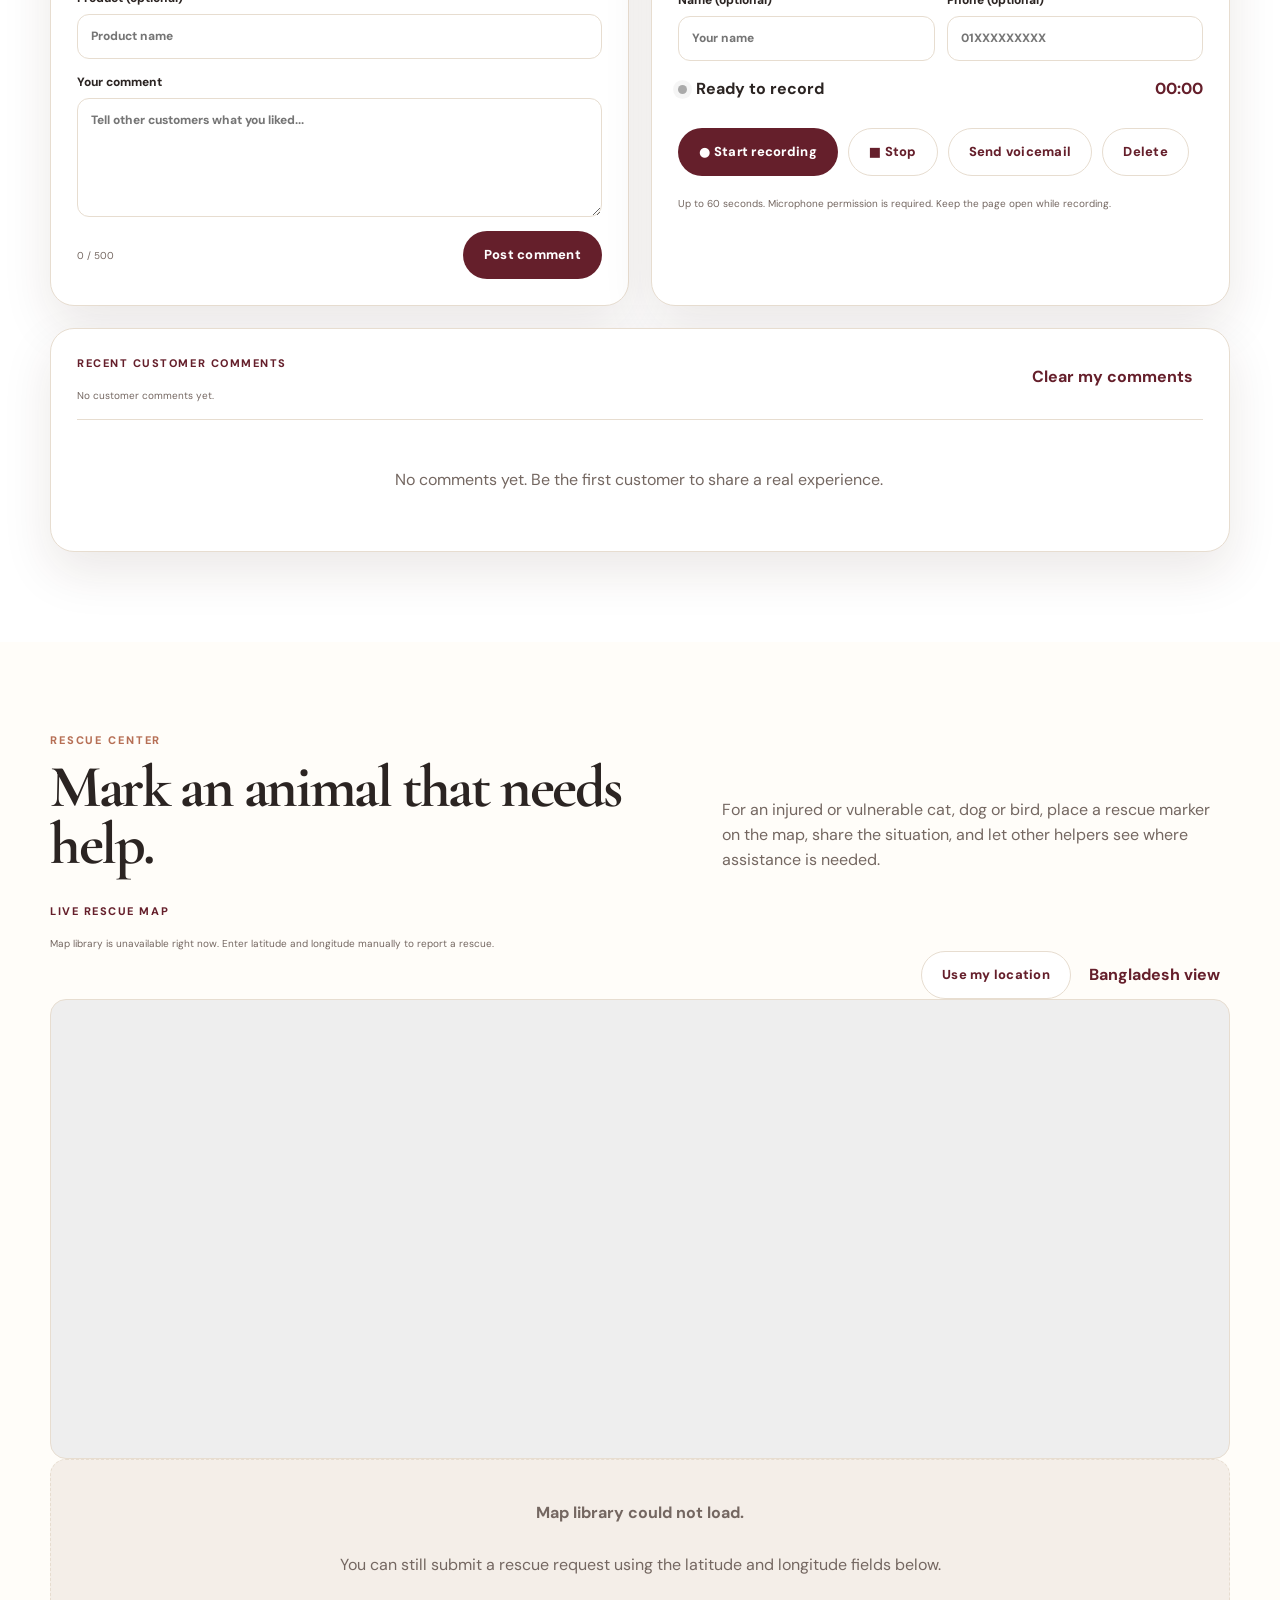
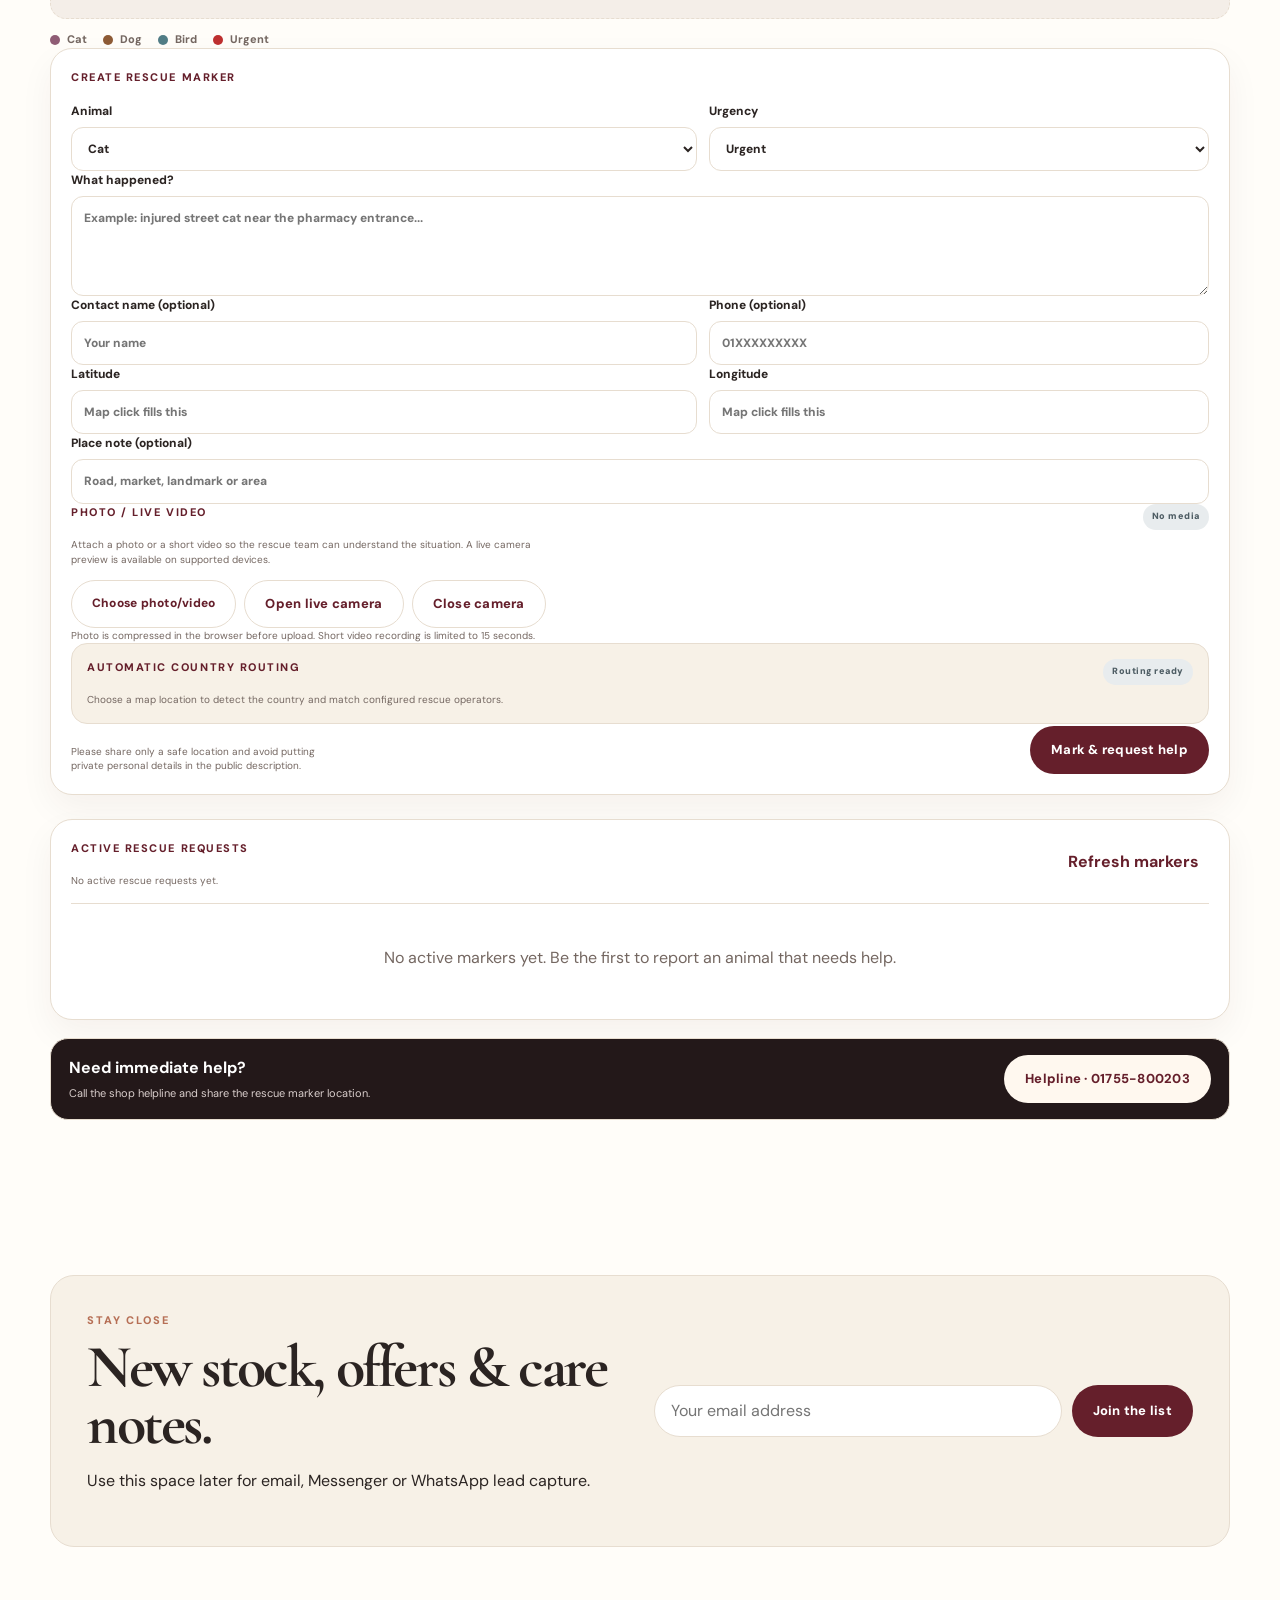
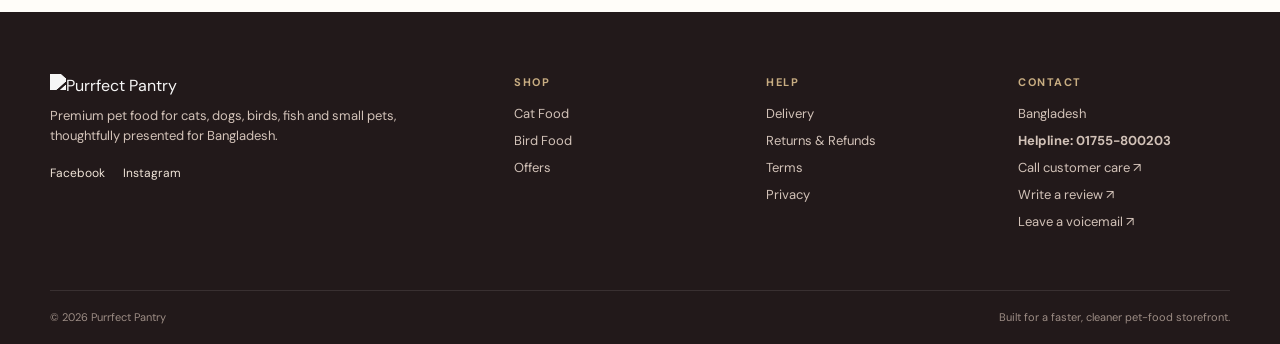
==== commit ac0bdc21: "Add files via upload" ====
--- a/index.html
+++ b/index.html
@@ -70,10 +70,14 @@
       <div class="hero-media" role="img" aria-label="Premium Mediterranean-inspired setting with pet food, a cat and a bird"></div>
       <div class="hero-overlay"></div>
       <div class="hero-pet-layer" aria-hidden="true">
-        <div class="live-pet live-pet-dog"><span>🐕</span><small>dog care</small></div>
-        <div class="live-pet live-pet-cat"><span>🐈</span><small>cat care</small></div>
-        <div class="live-pet live-pet-bird"><span>🐦</span><small>bird care</small></div>
-        <div class="pet-spark spark-a"></div><div class="pet-spark spark-b"></div><div class="pet-spark spark-c"></div>
+        <div class="pp-live-scene">
+          <div class="pp-haze pp-haze-a"></div><div class="pp-haze pp-haze-b"></div>
+          <div class="pp-branch pp-branch-a"></div><div class="pp-branch pp-branch-b"></div>
+          <div class="pp-live-animal pp-live-animal-cat"><span class="animal-body"></span><span class="animal-head"></span><span class="animal-ear ear-a"></span><span class="animal-ear ear-b"></span><span class="animal-eye eye-a"></span><span class="animal-eye eye-b"></span><span class="animal-nose"></span><span class="animal-tail"></span><small>cat care</small></div>
+          <div class="pp-live-animal pp-live-animal-dog"><span class="dog-body-shape"></span><span class="dog-head-shape"></span><span class="dog-ear-shape"></span><span class="dog-eye-shape"></span><span class="dog-nose-shape"></span><span class="dog-tail-shape"></span><small>dog care</small></div>
+          <div class="pp-live-animal pp-live-animal-bird"><span class="bird-body-shape"></span><span class="bird-wing-shape"></span><span class="bird-head-shape"></span><span class="bird-eye-shape"></span><span class="bird-beak-shape"></span><small>bird care</small></div>
+          <div class="pp-live-particle p-a"></div><div class="pp-live-particle p-b"></div><div class="pp-live-particle p-c"></div><div class="pp-live-particle p-d"></div>
+        </div>
       </div>
       <div class="container hero-content">
         <p class="eyebrow">Purrfect Pantry · Bangladesh</p>
--- a/styles.css
+++ b/styles.css
@@ -35,3 +35,8 @@
 @keyframes ppspark{0%,100%{transform:scale(.8);opacity:.35}50%{transform:scale(1.6);opacity:1}}
 .hero-content{z-index:4}.hero-media,.hero-overlay{z-index:1}.hero-note b{color:#fff}
 @media(max-width:720px){.pp-livebar-inner{padding-top:5px;padding-bottom:5px;flex-wrap:wrap;justify-content:center}.pp-live-status span{display:none}.pp-live-time{display:none}.pp-refresh{margin-left:auto}.live-pet{padding:6px 8px}.live-pet small{display:none}.live-pet span{font-size:21px}.live-pet-dog{left:7%;bottom:23%}.live-pet-cat{right:21%;top:20%}.live-pet-bird{right:3%;top:43%}}
+
+/* Integrated live animal hero theme. CSS/SVG-free so the existing storefront assets stay untouched. */
+.pp-live-scene{position:absolute;inset:0;overflow:hidden;pointer-events:none;opacity:.98}.pp-haze{position:absolute;border-radius:50%;filter:blur(3px);background:rgba(244,224,192,.18)}.pp-haze-a{width:330px;height:150px;right:4%;top:10%;animation:pphaze 13s ease-in-out infinite}.pp-haze-b{width:260px;height:120px;right:22%;top:42%;animation:pphaze 17s ease-in-out infinite reverse}.pp-branch{position:absolute;width:430px;height:260px;border:13px solid rgba(73,80,49,.20);border-right-color:transparent;border-bottom-color:transparent;border-radius:70% 0 0 0;transform:rotate(-17deg)}.pp-branch-a{left:-160px;bottom:-110px}.pp-branch-b{right:-200px;bottom:-120px;transform:scaleX(-1) rotate(-17deg)}.pp-live-animal{position:absolute;z-index:3;filter:drop-shadow(0 12px 15px rgba(30,18,15,.18));color:#651f2b}.pp-live-animal small{position:absolute;left:50%;bottom:-18px;transform:translateX(-50%);font:700 8px/1 var(--sans);letter-spacing:.14em;text-transform:uppercase;color:#f4ddbb;white-space:nowrap;text-shadow:0 1px 8px rgba(0,0,0,.35)}.pp-live-animal-cat{width:130px;height:135px;right:16%;bottom:15%;animation:ppcatfloat 6s ease-in-out infinite}.pp-live-animal-cat .animal-body{position:absolute;width:78px;height:91px;left:29px;bottom:3px;background:#b46e55;border-radius:46% 46% 34% 34%}.pp-live-animal-cat .animal-head{position:absolute;width:68px;height:57px;left:33px;top:20px;background:#c17b5f;border-radius:47%}.pp-live-animal-cat .animal-ear{position:absolute;top:7px;width:26px;height:29px;background:#ab654f;clip-path:polygon(50% 0,100% 100%,0 82%)}.pp-live-animal-cat .ear-a{left:32px}.pp-live-animal-cat .ear-b{right:30px}.pp-live-animal-cat .animal-eye{position:absolute;top:43px;width:5px;height:5px;border-radius:50%;background:#241b18}.pp-live-animal-cat .eye-a{left:54px}.pp-live-animal-cat .eye-b{left:82px}.pp-live-animal-cat .animal-nose{position:absolute;left:66px;top:54px;width:7px;height:5px;background:#6e4036;border-radius:50%}.pp-live-animal-cat .animal-tail{position:absolute;width:62px;height:62px;right:0;bottom:6px;border:10px solid #995d48;border-left-color:transparent;border-bottom-color:transparent;border-radius:50%;transform:rotate(28deg)}.pp-live-animal-dog{width:155px;height:122px;left:57%;bottom:10%;animation:ppdogfloat 7s ease-in-out infinite .7s}.dog-body-shape{position:absolute;left:35px;bottom:2px;width:96px;height:78px;background:#d6ae74;border-radius:43px 48px 24px 25px}.dog-head-shape{position:absolute;left:9px;top:21px;width:70px;height:67px;background:#cc9d5f;border-radius:44% 42% 48% 48%}.dog-ear-shape{position:absolute;left:0;top:22px;width:36px;height:50px;background:#866243;border-radius:55% 18% 60% 60%;transform:rotate(-16deg)}.dog-eye-shape{position:absolute;left:66px;top:53px;width:5px;height:5px;background:#241b18;border-radius:50%}.dog-nose-shape{position:absolute;left:75px;top:70px;width:11px;height:8px;background:#46372e;border-radius:50%}.dog-tail-shape{position:absolute;right:1px;bottom:36px;width:39px;height:39px;border:9px solid #cfaa6e;border-left-color:transparent;border-bottom-color:transparent;border-radius:50%;transform:rotate(28deg)}.pp-live-animal-dog small{bottom:-12px}.pp-live-animal-bird{width:84px;height:64px;right:31%;top:18%;animation:ppbirdfly 9s ease-in-out infinite 1s}.bird-body-shape{position:absolute;left:12px;top:17px;width:55px;height:40px;background:#6d8b74;border-radius:50% 55% 46% 46%}.bird-wing-shape{position:absolute;left:14px;top:26px;width:28px;height:20px;background:#4f6b58;border-radius:50%;transform:rotate(14deg)}.bird-head-shape{position:absolute;left:50px;top:5px;width:29px;height:29px;border-radius:50%;background:#879c76}.bird-eye-shape{position:absolute;left:68px;top:14px;width:4px;height:4px;border-radius:50%;background:#241b18}.bird-beak-shape{position:absolute;left:76px;top:20px;border-left:11px solid #c18a42;border-top:5px solid transparent;border-bottom:5px solid transparent}.pp-live-animal-bird small{bottom:-13px}.pp-live-particle{position:absolute;width:5px;height:5px;border-radius:50%;background:#e3bd74;box-shadow:0 0 0 5px rgba(227,189,116,.12);animation:ppparticle 2.6s ease-in-out infinite}.p-a{left:59%;top:24%}.p-b{right:25%;top:41%;animation-delay:.6s}.p-c{right:14%;bottom:30%;animation-delay:1.2s}.p-d{left:44%;bottom:23%;animation-delay:1.8s}.hero-pet-layer{z-index:2}.hero-content{z-index:4}.hero-media,.hero-overlay{z-index:1}
+@keyframes pphaze{0%,100%{transform:translate3d(0,0,0);opacity:.55}50%{transform:translate3d(28px,-10px,0);opacity:.9}}@keyframes ppcatfloat{0%,100%{transform:translateY(0) rotate(-1deg)}50%{transform:translateY(-9px) rotate(1deg)}}@keyframes ppdogfloat{0%,100%{transform:translateY(0) rotate(1deg)}50%{transform:translateY(-7px) rotate(-1deg)}}@keyframes ppbirdfly{0%,100%{transform:translate3d(0,0,0) rotate(0)}25%{transform:translate3d(22px,-10px,0) rotate(3deg)}60%{transform:translate3d(54px,6px,0) rotate(-2deg)}80%{transform:translate3d(30px,12px,0) rotate(2deg)}}@keyframes ppparticle{0%,100%{transform:scale(.8);opacity:.35}50%{transform:scale(1.7);opacity:1}}
+@media(max-width:720px){.pp-live-animal-cat{right:10%;bottom:20%;transform:scale(.78)}.pp-live-animal-dog{left:42%;bottom:11%;transform:scale(.72)}.pp-live-animal-bird{right:9%;top:16%;transform:scale(.72)}.pp-live-animal small{display:none}.pp-branch{opacity:.7}.pp-live-particle{width:4px;height:4px}}
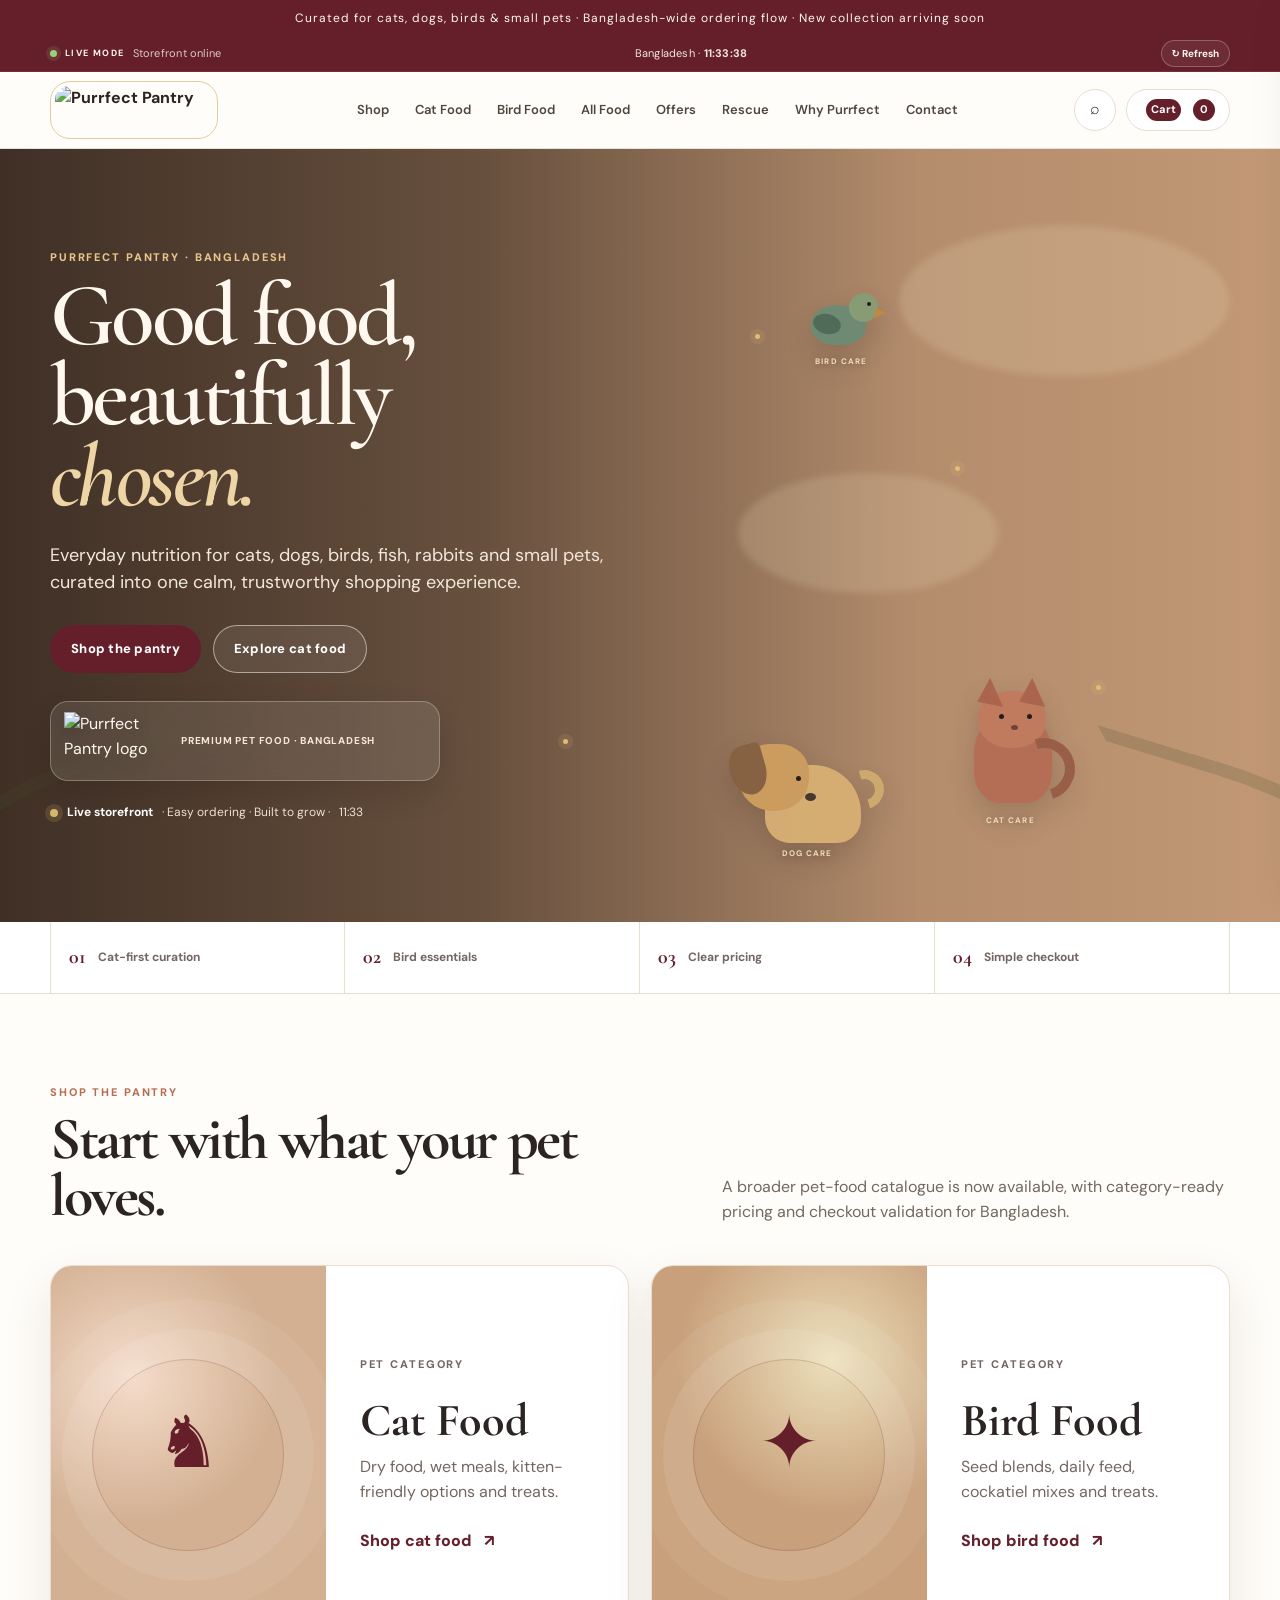
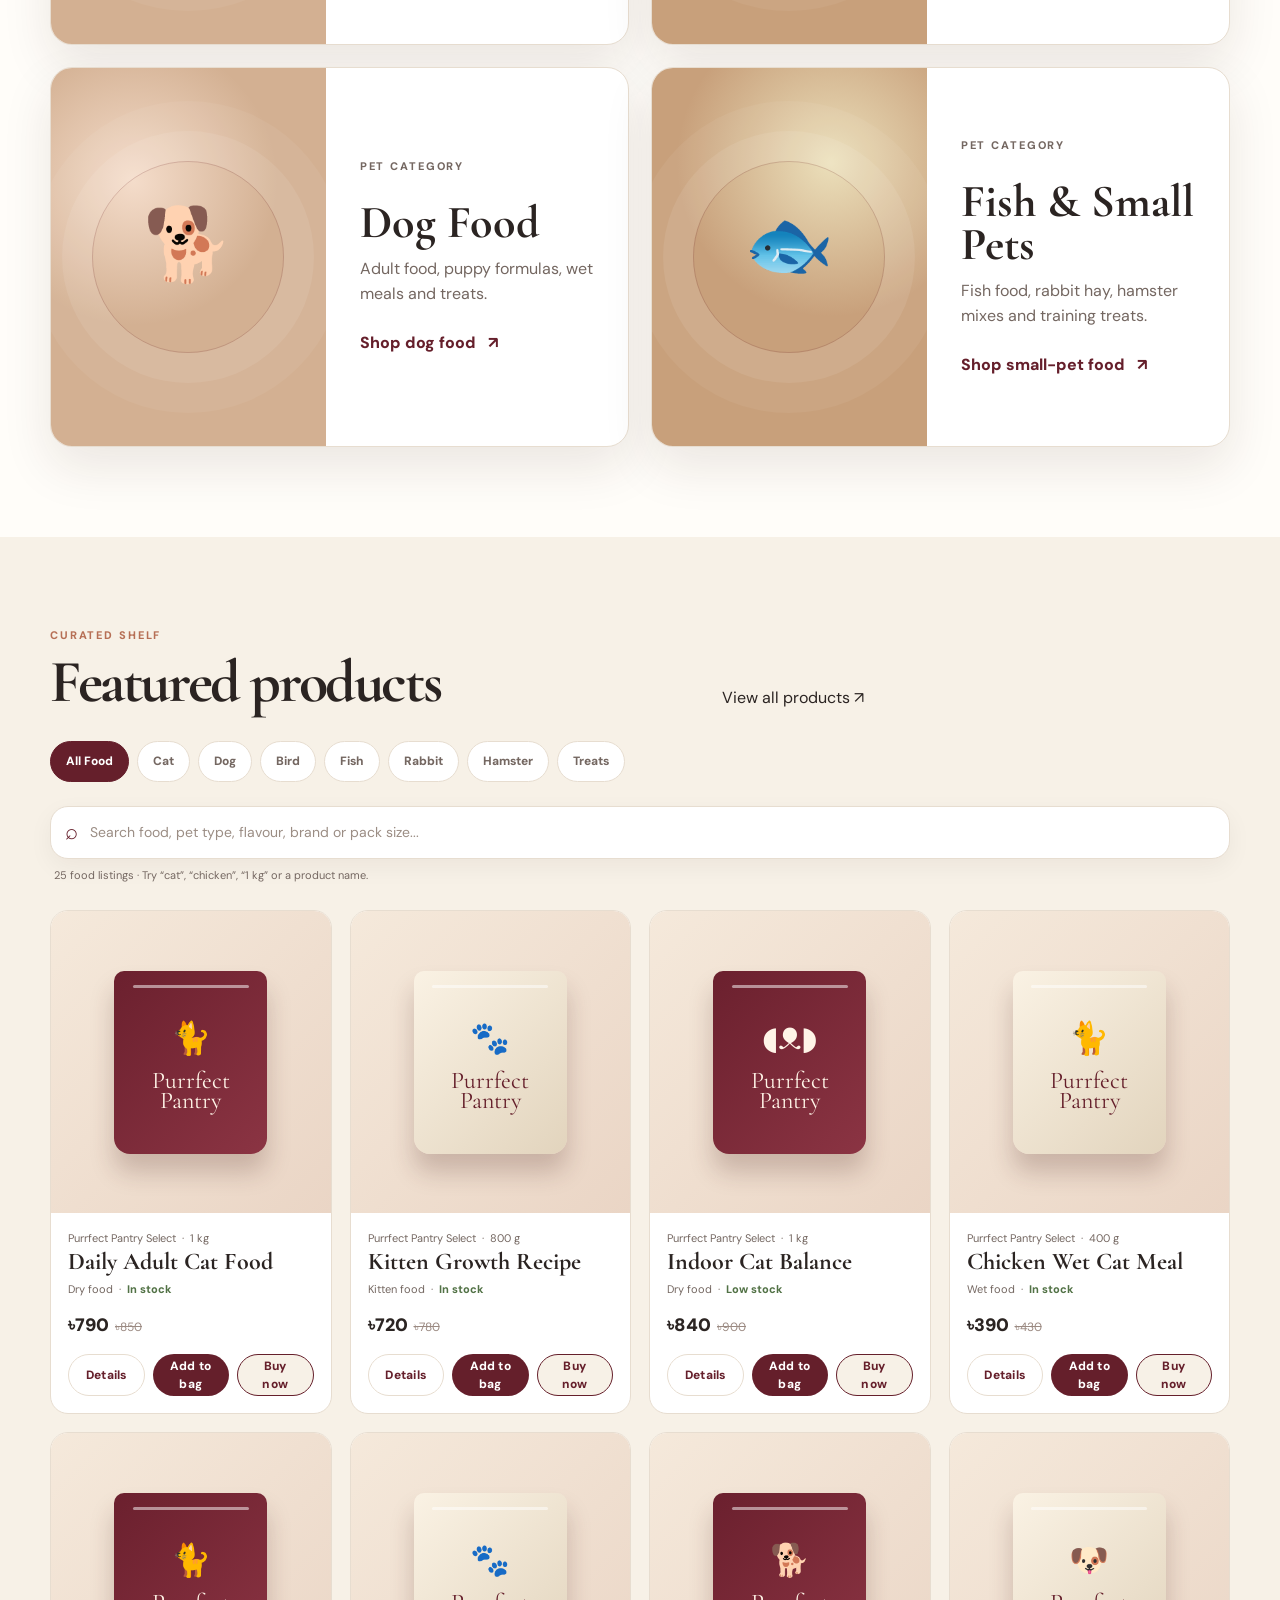
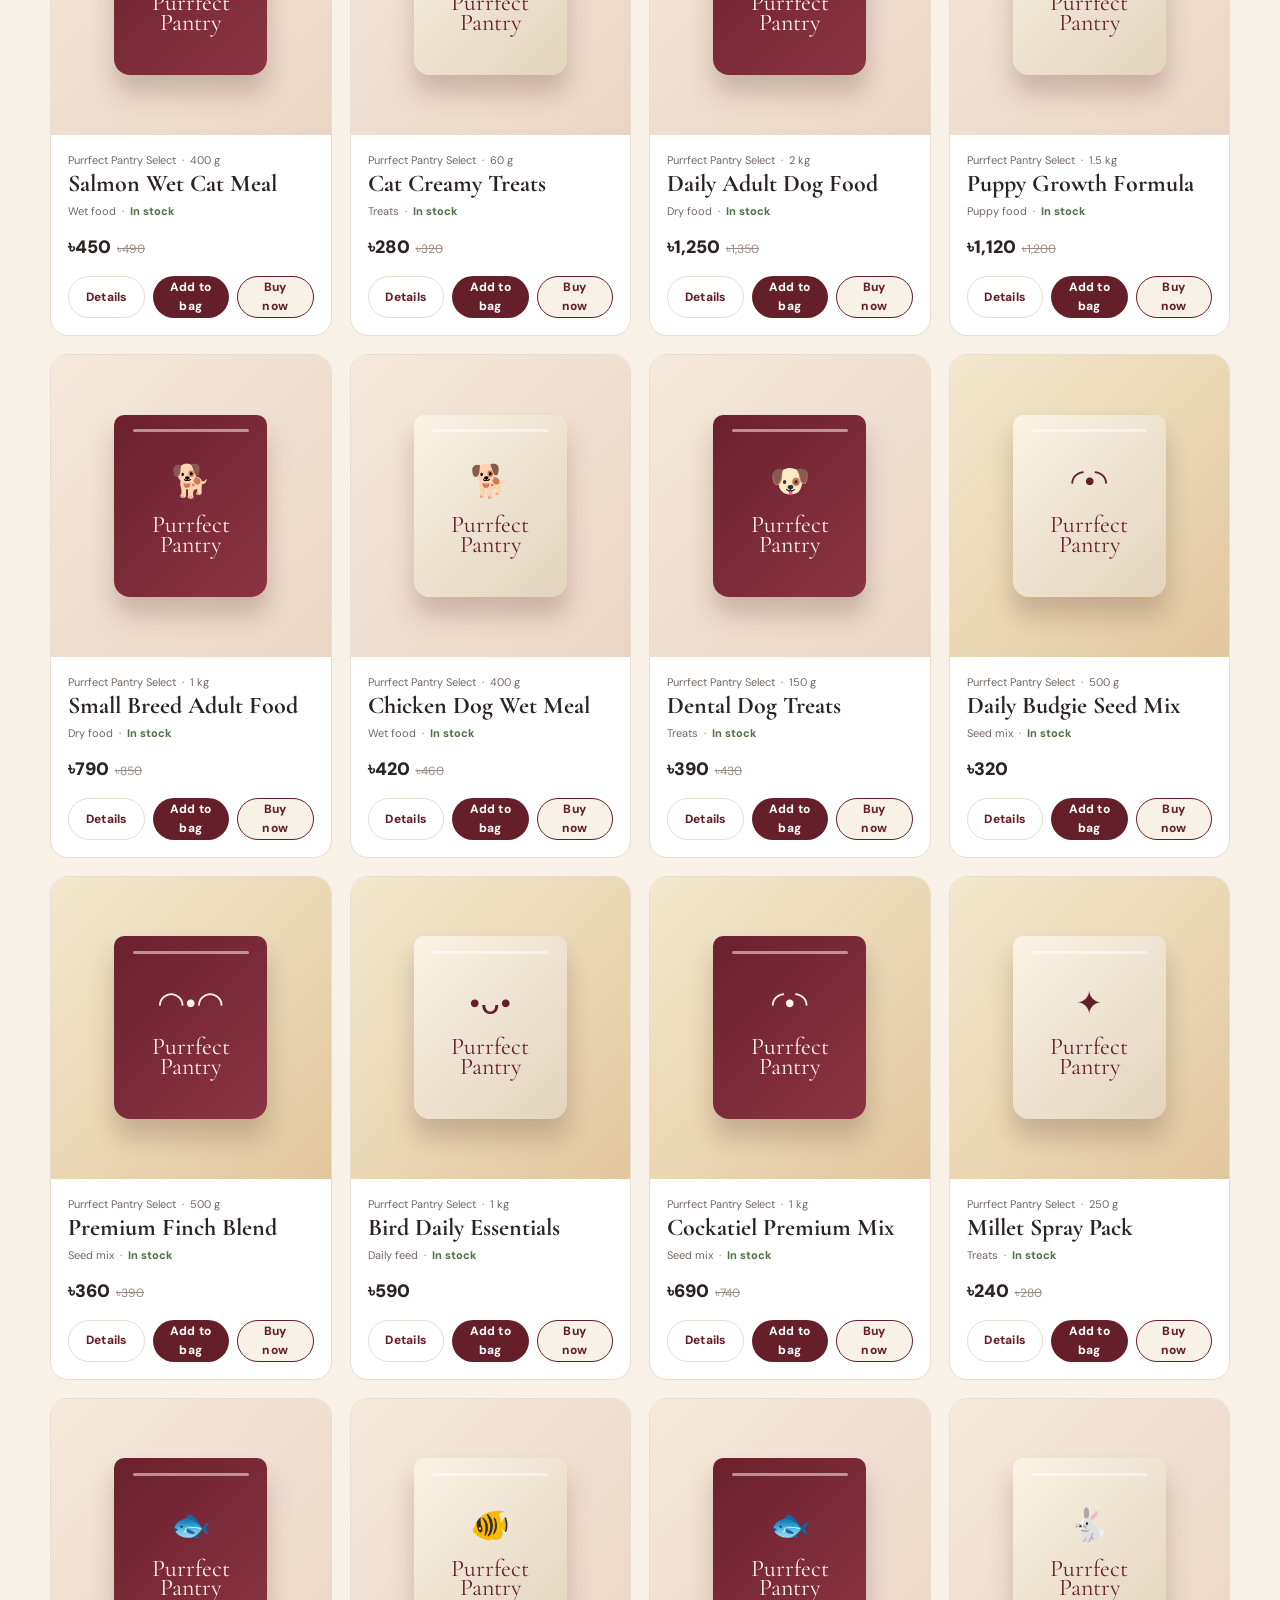
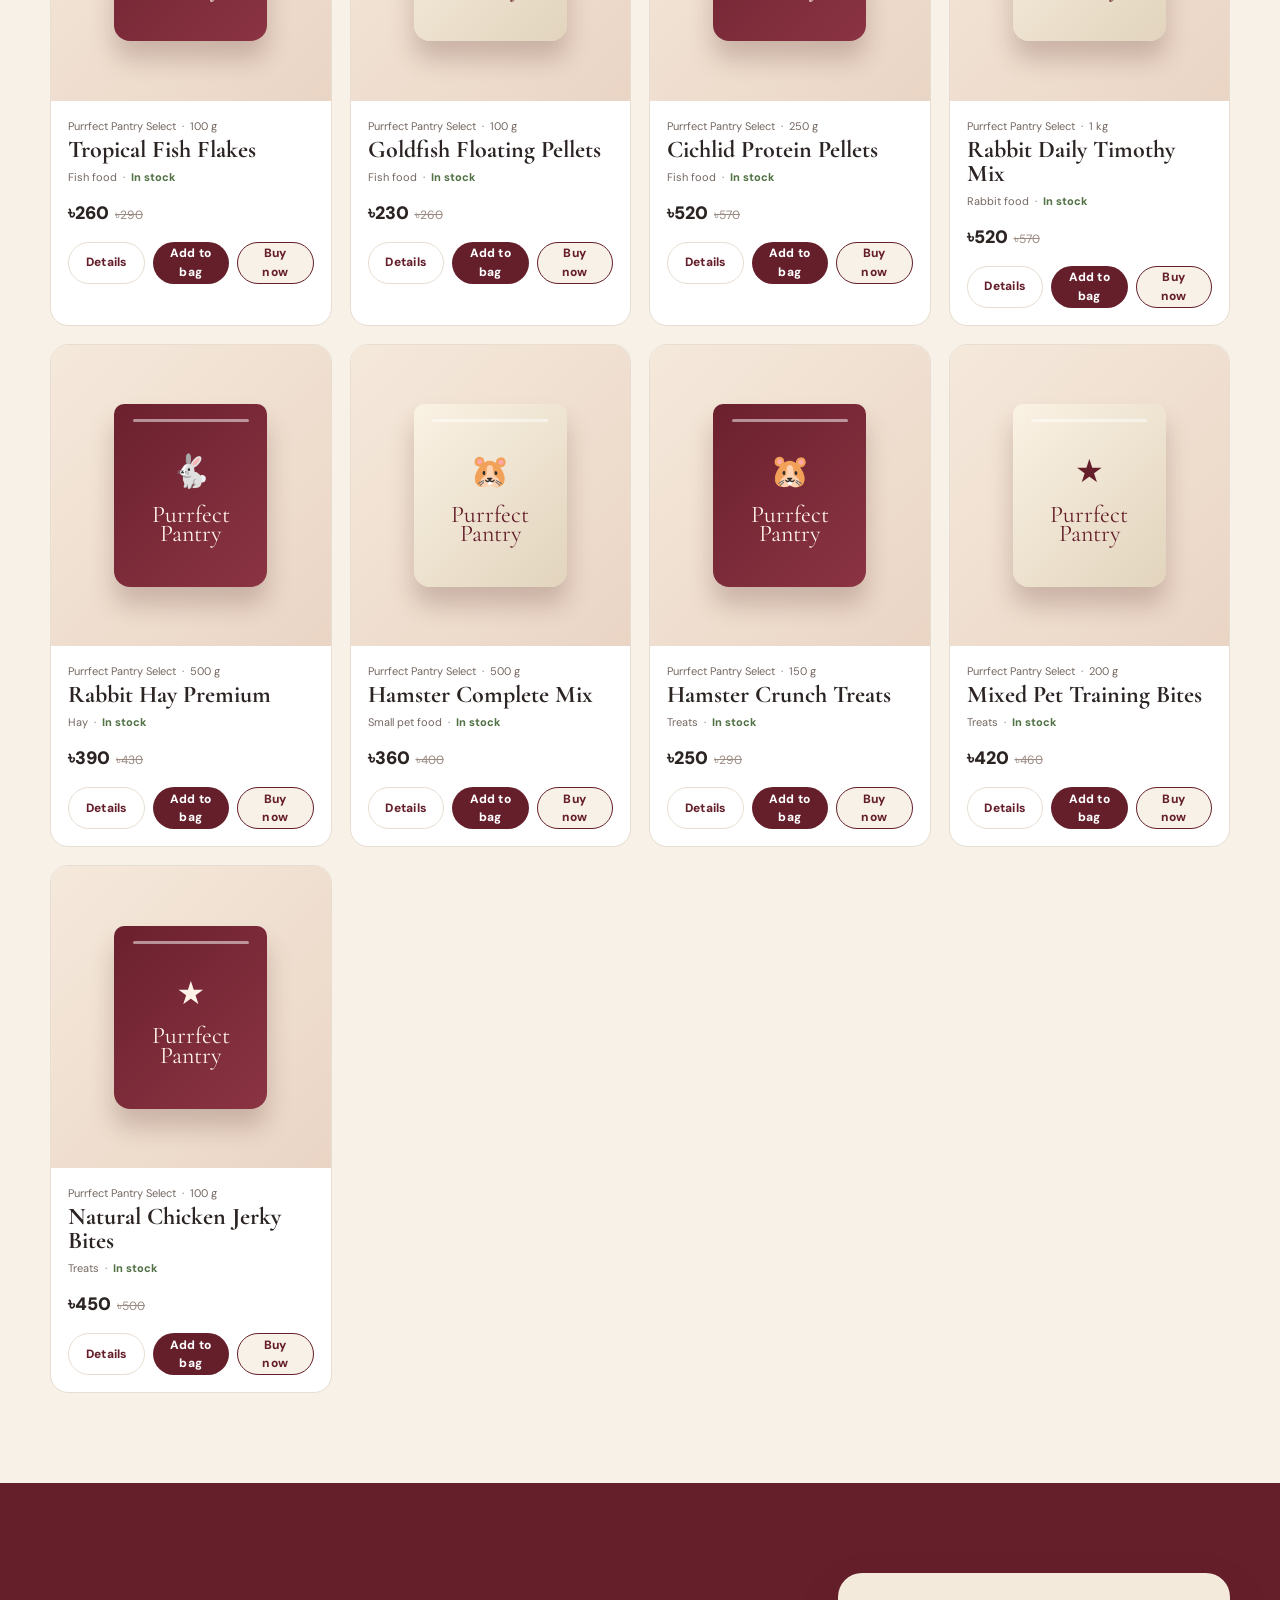
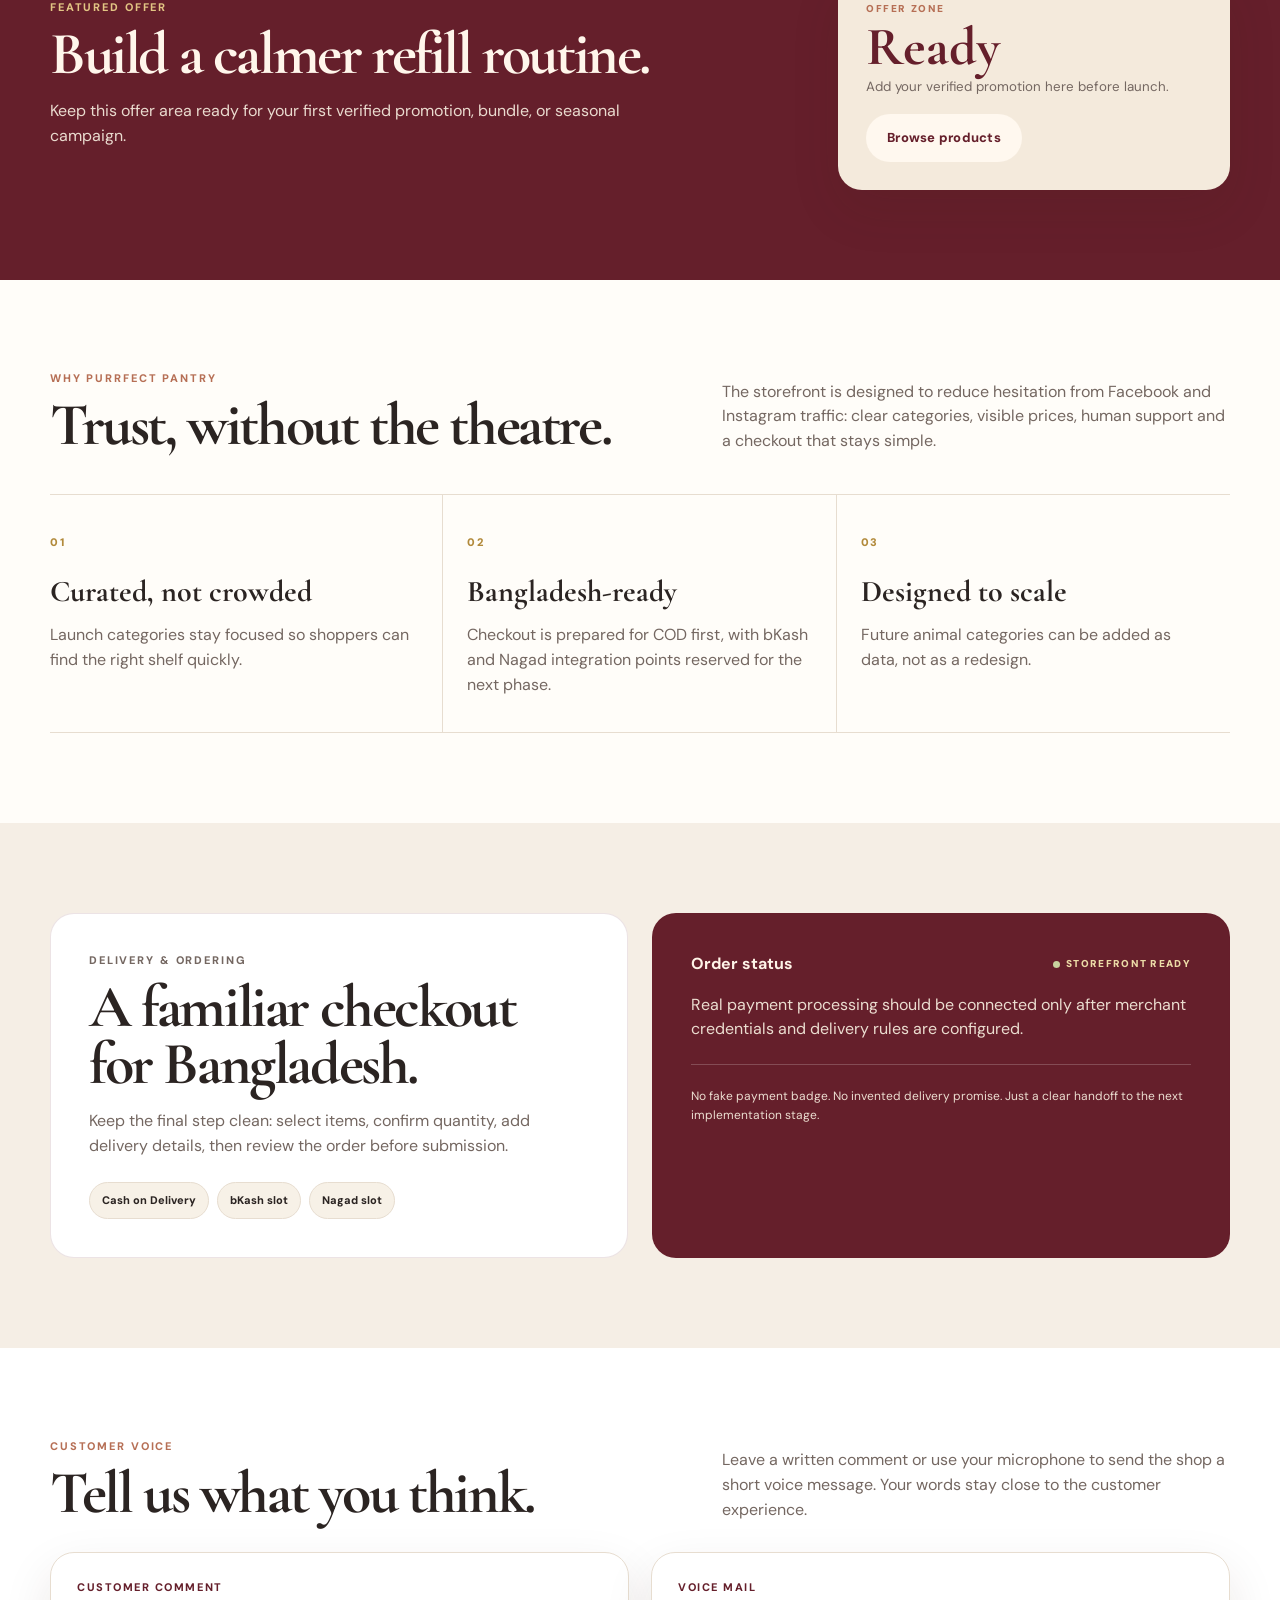
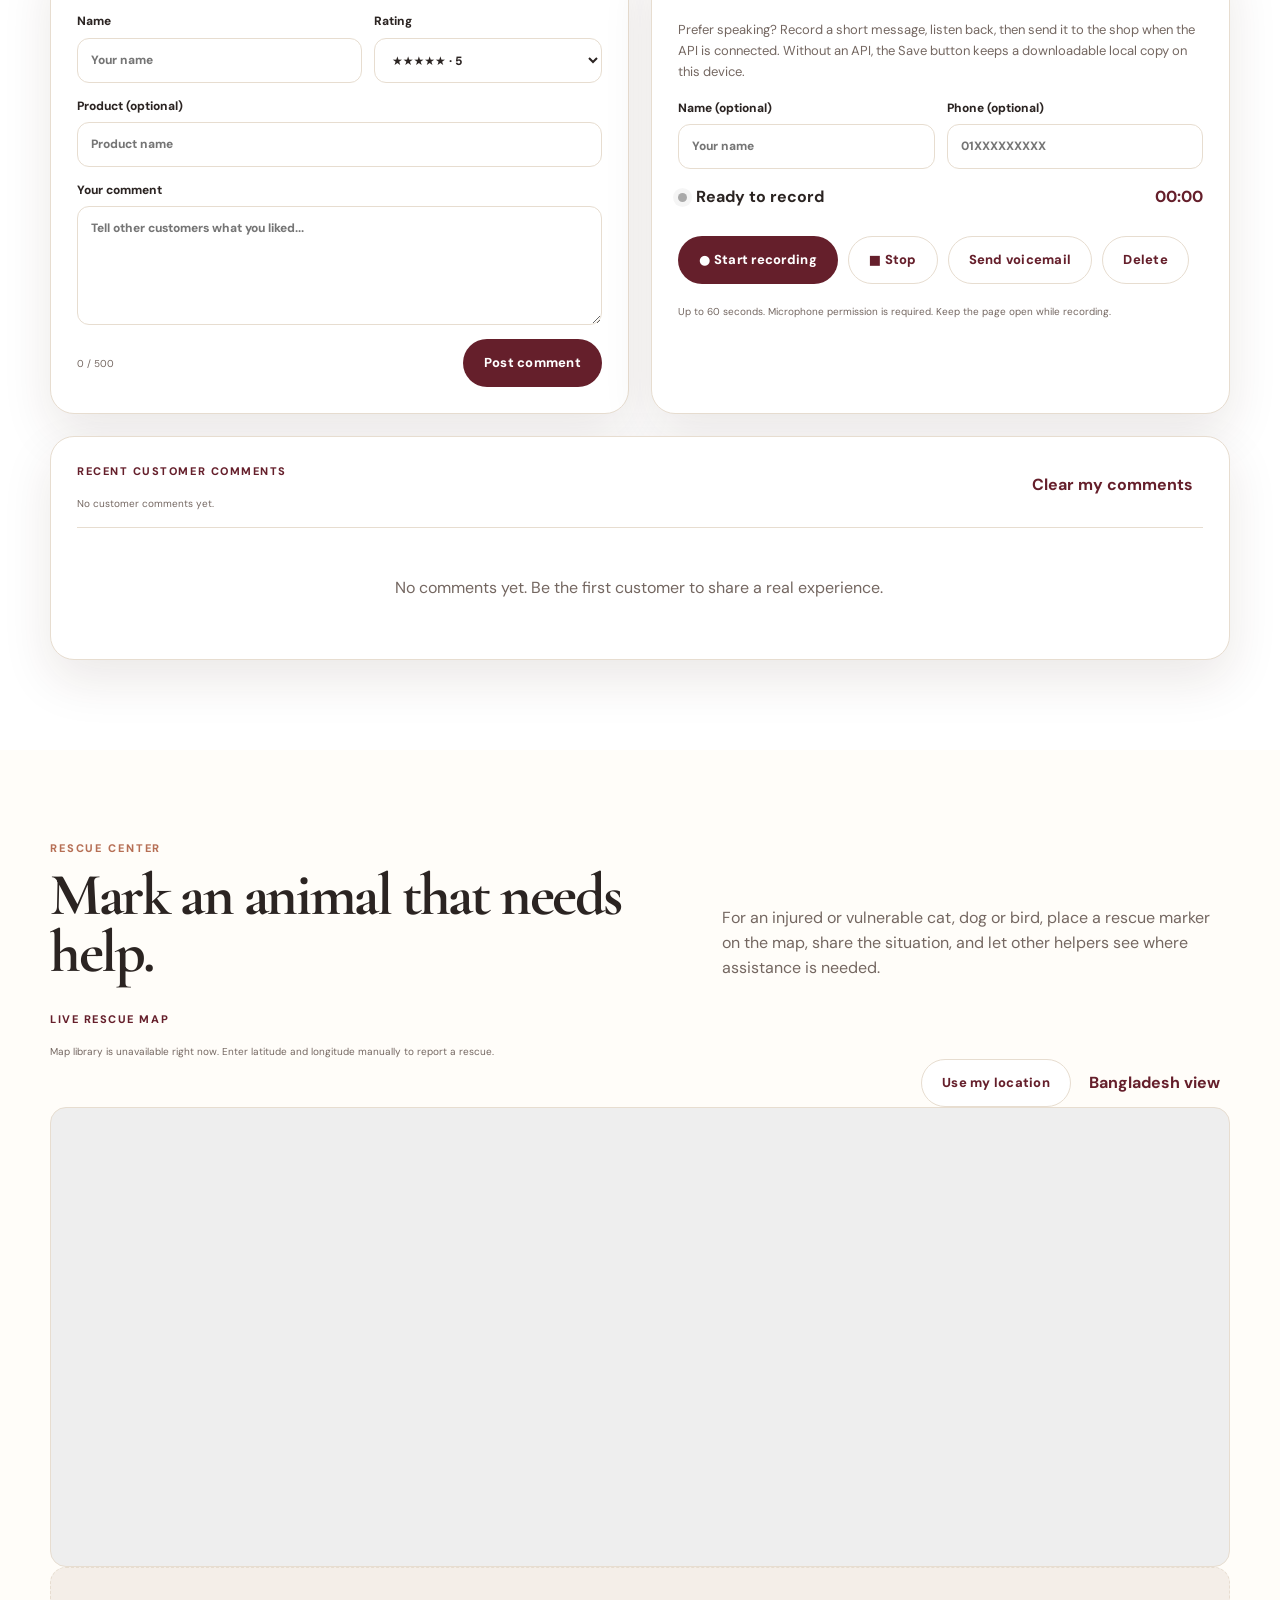
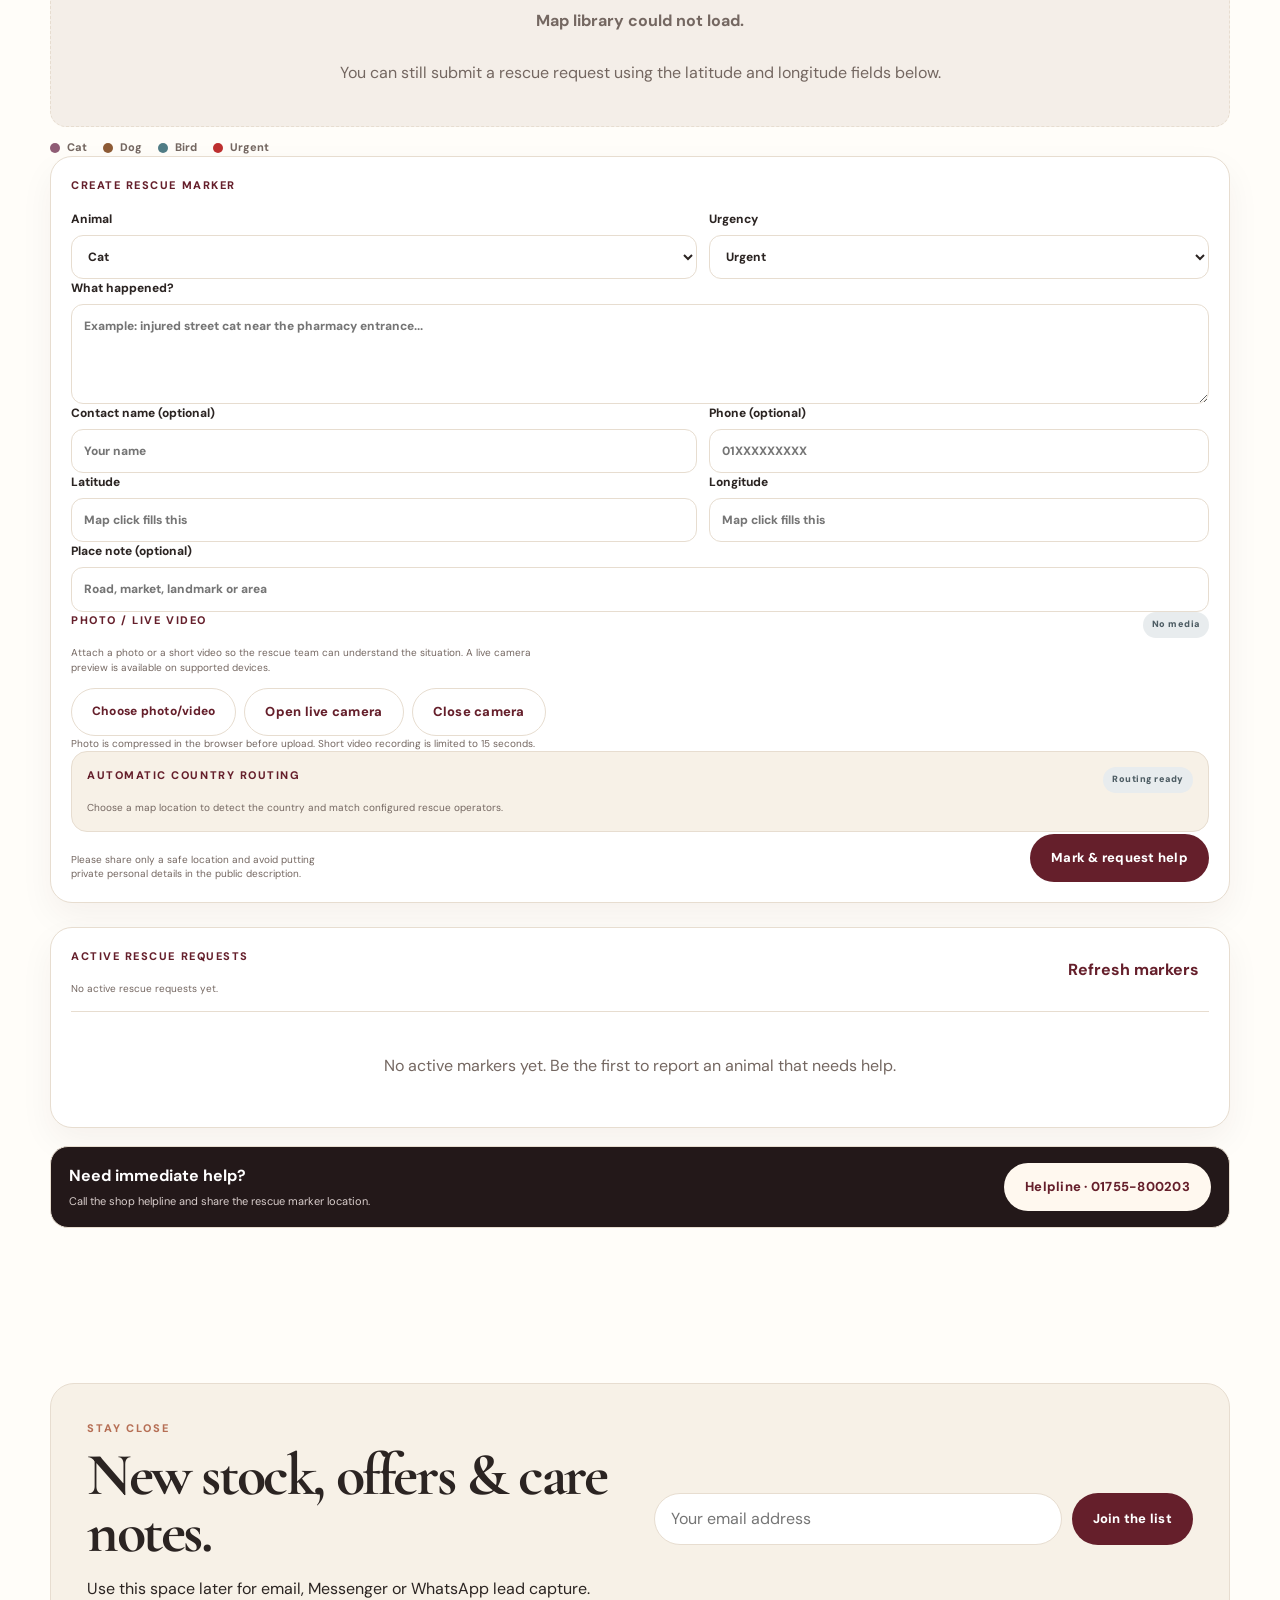
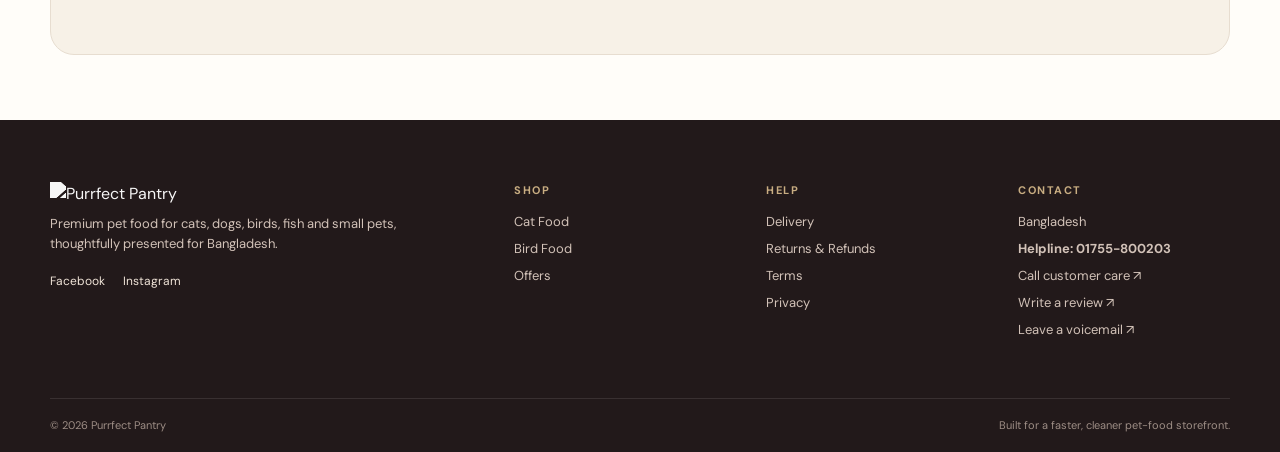
==== commit b4430394: "Add files via upload" ====
--- a/index.html
+++ b/index.html
@@ -87,6 +87,10 @@
           <a class="btn btn-primary" href="#shop">Shop the pantry</a>
           <a class="btn btn-ghost" href="#cats">Explore cat food</a>
         </div>
+        <div class="hero-brand-badge" aria-label="Purrfect Pantry brand identity">
+          <img src="assets/logo.png" alt="Purrfect Pantry logo" loading="eager" decoding="async" />
+          <span>Premium pet food · Bangladesh</span>
+        </div>
         <div class="hero-note"><span class="status-dot"></span> <b>Live storefront</b> · Easy ordering · Built to grow · <span id="ppHeroTime">--:--</span></div>
       </div>
     </section>
--- a/styles.css
+++ b/styles.css
@@ -40,3 +40,9 @@
 .pp-live-scene{position:absolute;inset:0;overflow:hidden;pointer-events:none;opacity:.98}.pp-haze{position:absolute;border-radius:50%;filter:blur(3px);background:rgba(244,224,192,.18)}.pp-haze-a{width:330px;height:150px;right:4%;top:10%;animation:pphaze 13s ease-in-out infinite}.pp-haze-b{width:260px;height:120px;right:22%;top:42%;animation:pphaze 17s ease-in-out infinite reverse}.pp-branch{position:absolute;width:430px;height:260px;border:13px solid rgba(73,80,49,.20);border-right-color:transparent;border-bottom-color:transparent;border-radius:70% 0 0 0;transform:rotate(-17deg)}.pp-branch-a{left:-160px;bottom:-110px}.pp-branch-b{right:-200px;bottom:-120px;transform:scaleX(-1) rotate(-17deg)}.pp-live-animal{position:absolute;z-index:3;filter:drop-shadow(0 12px 15px rgba(30,18,15,.18));color:#651f2b}.pp-live-animal small{position:absolute;left:50%;bottom:-18px;transform:translateX(-50%);font:700 8px/1 var(--sans);letter-spacing:.14em;text-transform:uppercase;color:#f4ddbb;white-space:nowrap;text-shadow:0 1px 8px rgba(0,0,0,.35)}.pp-live-animal-cat{width:130px;height:135px;right:16%;bottom:15%;animation:ppcatfloat 6s ease-in-out infinite}.pp-live-animal-cat .animal-body{position:absolute;width:78px;height:91px;left:29px;bottom:3px;background:#b46e55;border-radius:46% 46% 34% 34%}.pp-live-animal-cat .animal-head{position:absolute;width:68px;height:57px;left:33px;top:20px;background:#c17b5f;border-radius:47%}.pp-live-animal-cat .animal-ear{position:absolute;top:7px;width:26px;height:29px;background:#ab654f;clip-path:polygon(50% 0,100% 100%,0 82%)}.pp-live-animal-cat .ear-a{left:32px}.pp-live-animal-cat .ear-b{right:30px}.pp-live-animal-cat .animal-eye{position:absolute;top:43px;width:5px;height:5px;border-radius:50%;background:#241b18}.pp-live-animal-cat .eye-a{left:54px}.pp-live-animal-cat .eye-b{left:82px}.pp-live-animal-cat .animal-nose{position:absolute;left:66px;top:54px;width:7px;height:5px;background:#6e4036;border-radius:50%}.pp-live-animal-cat .animal-tail{position:absolute;width:62px;height:62px;right:0;bottom:6px;border:10px solid #995d48;border-left-color:transparent;border-bottom-color:transparent;border-radius:50%;transform:rotate(28deg)}.pp-live-animal-dog{width:155px;height:122px;left:57%;bottom:10%;animation:ppdogfloat 7s ease-in-out infinite .7s}.dog-body-shape{position:absolute;left:35px;bottom:2px;width:96px;height:78px;background:#d6ae74;border-radius:43px 48px 24px 25px}.dog-head-shape{position:absolute;left:9px;top:21px;width:70px;height:67px;background:#cc9d5f;border-radius:44% 42% 48% 48%}.dog-ear-shape{position:absolute;left:0;top:22px;width:36px;height:50px;background:#866243;border-radius:55% 18% 60% 60%;transform:rotate(-16deg)}.dog-eye-shape{position:absolute;left:66px;top:53px;width:5px;height:5px;background:#241b18;border-radius:50%}.dog-nose-shape{position:absolute;left:75px;top:70px;width:11px;height:8px;background:#46372e;border-radius:50%}.dog-tail-shape{position:absolute;right:1px;bottom:36px;width:39px;height:39px;border:9px solid #cfaa6e;border-left-color:transparent;border-bottom-color:transparent;border-radius:50%;transform:rotate(28deg)}.pp-live-animal-dog small{bottom:-12px}.pp-live-animal-bird{width:84px;height:64px;right:31%;top:18%;animation:ppbirdfly 9s ease-in-out infinite 1s}.bird-body-shape{position:absolute;left:12px;top:17px;width:55px;height:40px;background:#6d8b74;border-radius:50% 55% 46% 46%}.bird-wing-shape{position:absolute;left:14px;top:26px;width:28px;height:20px;background:#4f6b58;border-radius:50%;transform:rotate(14deg)}.bird-head-shape{position:absolute;left:50px;top:5px;width:29px;height:29px;border-radius:50%;background:#879c76}.bird-eye-shape{position:absolute;left:68px;top:14px;width:4px;height:4px;border-radius:50%;background:#241b18}.bird-beak-shape{position:absolute;left:76px;top:20px;border-left:11px solid #c18a42;border-top:5px solid transparent;border-bottom:5px solid transparent}.pp-live-animal-bird small{bottom:-13px}.pp-live-particle{position:absolute;width:5px;height:5px;border-radius:50%;background:#e3bd74;box-shadow:0 0 0 5px rgba(227,189,116,.12);animation:ppparticle 2.6s ease-in-out infinite}.p-a{left:59%;top:24%}.p-b{right:25%;top:41%;animation-delay:.6s}.p-c{right:14%;bottom:30%;animation-delay:1.2s}.p-d{left:44%;bottom:23%;animation-delay:1.8s}.hero-pet-layer{z-index:2}.hero-content{z-index:4}.hero-media,.hero-overlay{z-index:1}
 @keyframes pphaze{0%,100%{transform:translate3d(0,0,0);opacity:.55}50%{transform:translate3d(28px,-10px,0);opacity:.9}}@keyframes ppcatfloat{0%,100%{transform:translateY(0) rotate(-1deg)}50%{transform:translateY(-9px) rotate(1deg)}}@keyframes ppdogfloat{0%,100%{transform:translateY(0) rotate(1deg)}50%{transform:translateY(-7px) rotate(-1deg)}}@keyframes ppbirdfly{0%,100%{transform:translate3d(0,0,0) rotate(0)}25%{transform:translate3d(22px,-10px,0) rotate(3deg)}60%{transform:translate3d(54px,6px,0) rotate(-2deg)}80%{transform:translate3d(30px,12px,0) rotate(2deg)}}@keyframes ppparticle{0%,100%{transform:scale(.8);opacity:.35}50%{transform:scale(1.7);opacity:1}}
 @media(max-width:720px){.pp-live-animal-cat{right:10%;bottom:20%;transform:scale(.78)}.pp-live-animal-dog{left:42%;bottom:11%;transform:scale(.72)}.pp-live-animal-bird{right:9%;top:16%;transform:scale(.72)}.pp-live-animal small{display:none}.pp-branch{opacity:.7}.pp-live-particle{width:4px;height:4px}}
+
+/* Logo integration layer: visual-only, preserving the original app behavior. */
+.brand-logo{transition:transform .22s ease,filter .22s ease}.brand-logo:hover{transform:translateY(-1px);filter:drop-shadow(0 7px 12px rgba(101,31,43,.10))}
+.hero-brand-badge{margin-top:28px;width:min(390px,100%);display:flex;align-items:center;gap:13px;padding:10px 13px;border:1px solid rgba(255,248,239,.28);border-radius:18px;background:rgba(255,248,239,.10);backdrop-filter:blur(12px);box-shadow:0 12px 30px rgba(20,12,9,.12)}
+.hero-brand-badge img{width:104px;height:58px;object-fit:contain;object-position:center;display:block;filter:drop-shadow(0 4px 8px rgba(0,0,0,.16))}.hero-brand-badge span{font-size:10px;letter-spacing:.08em;text-transform:uppercase;color:#f3e6d7;font-weight:800;line-height:1.45}
+@media(max-width:720px){.brand-logo{width:136px;height:54px}.hero-brand-badge{width:min(350px,100%)}.hero-brand-badge img{width:92px;height:50px}.hero-brand-badge span{font-size:9px}}
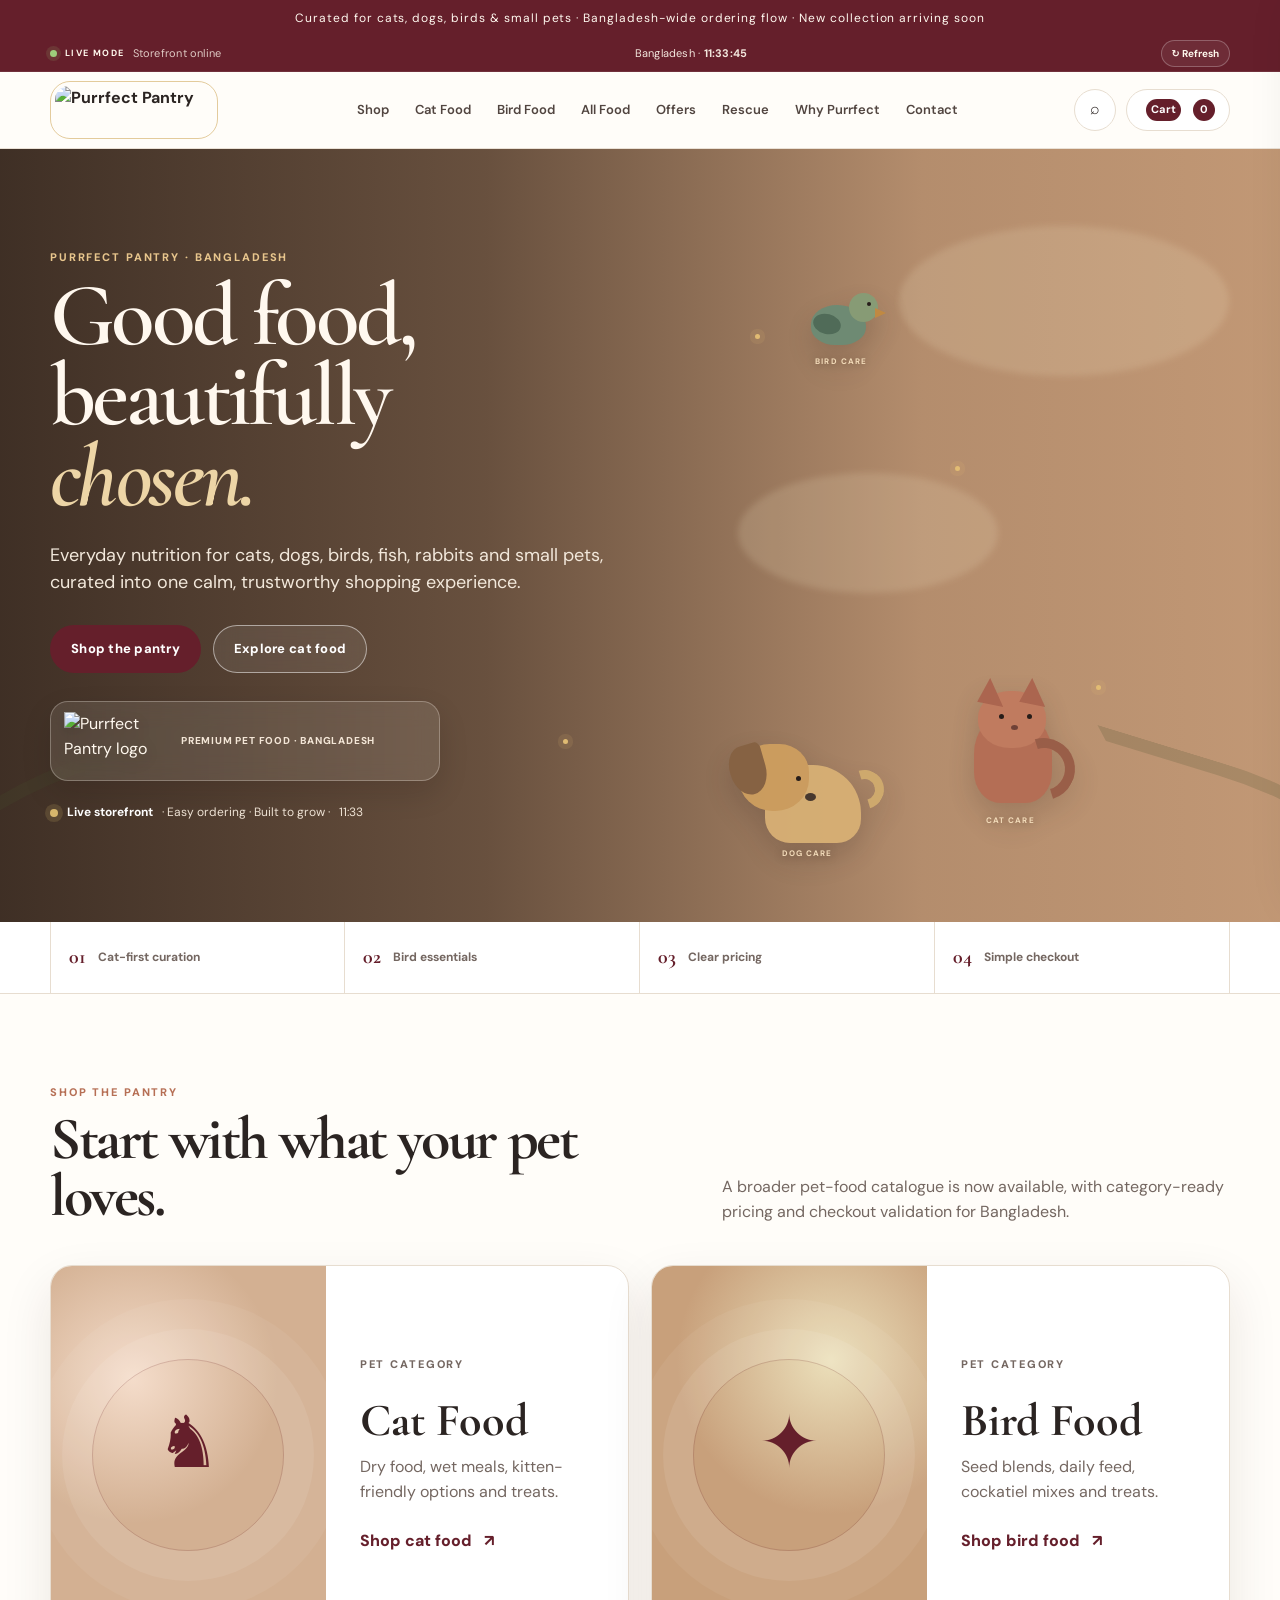
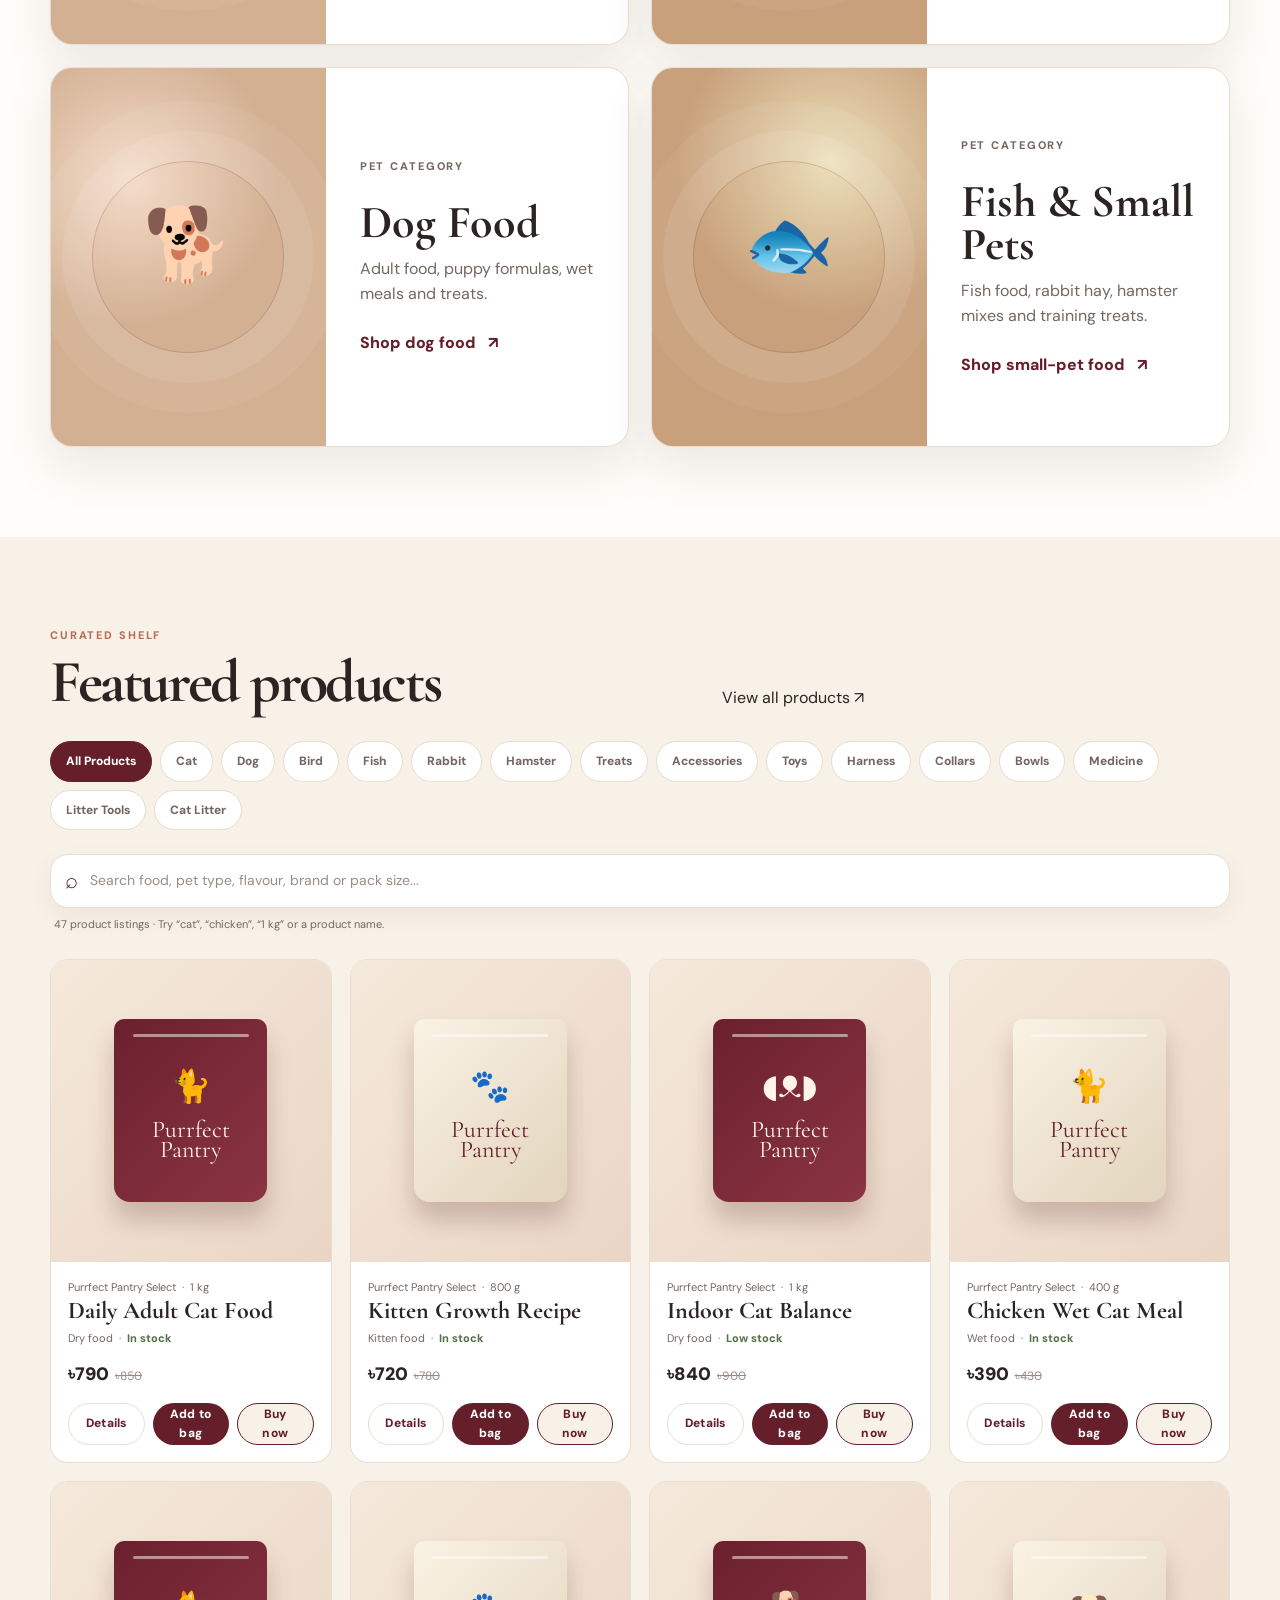
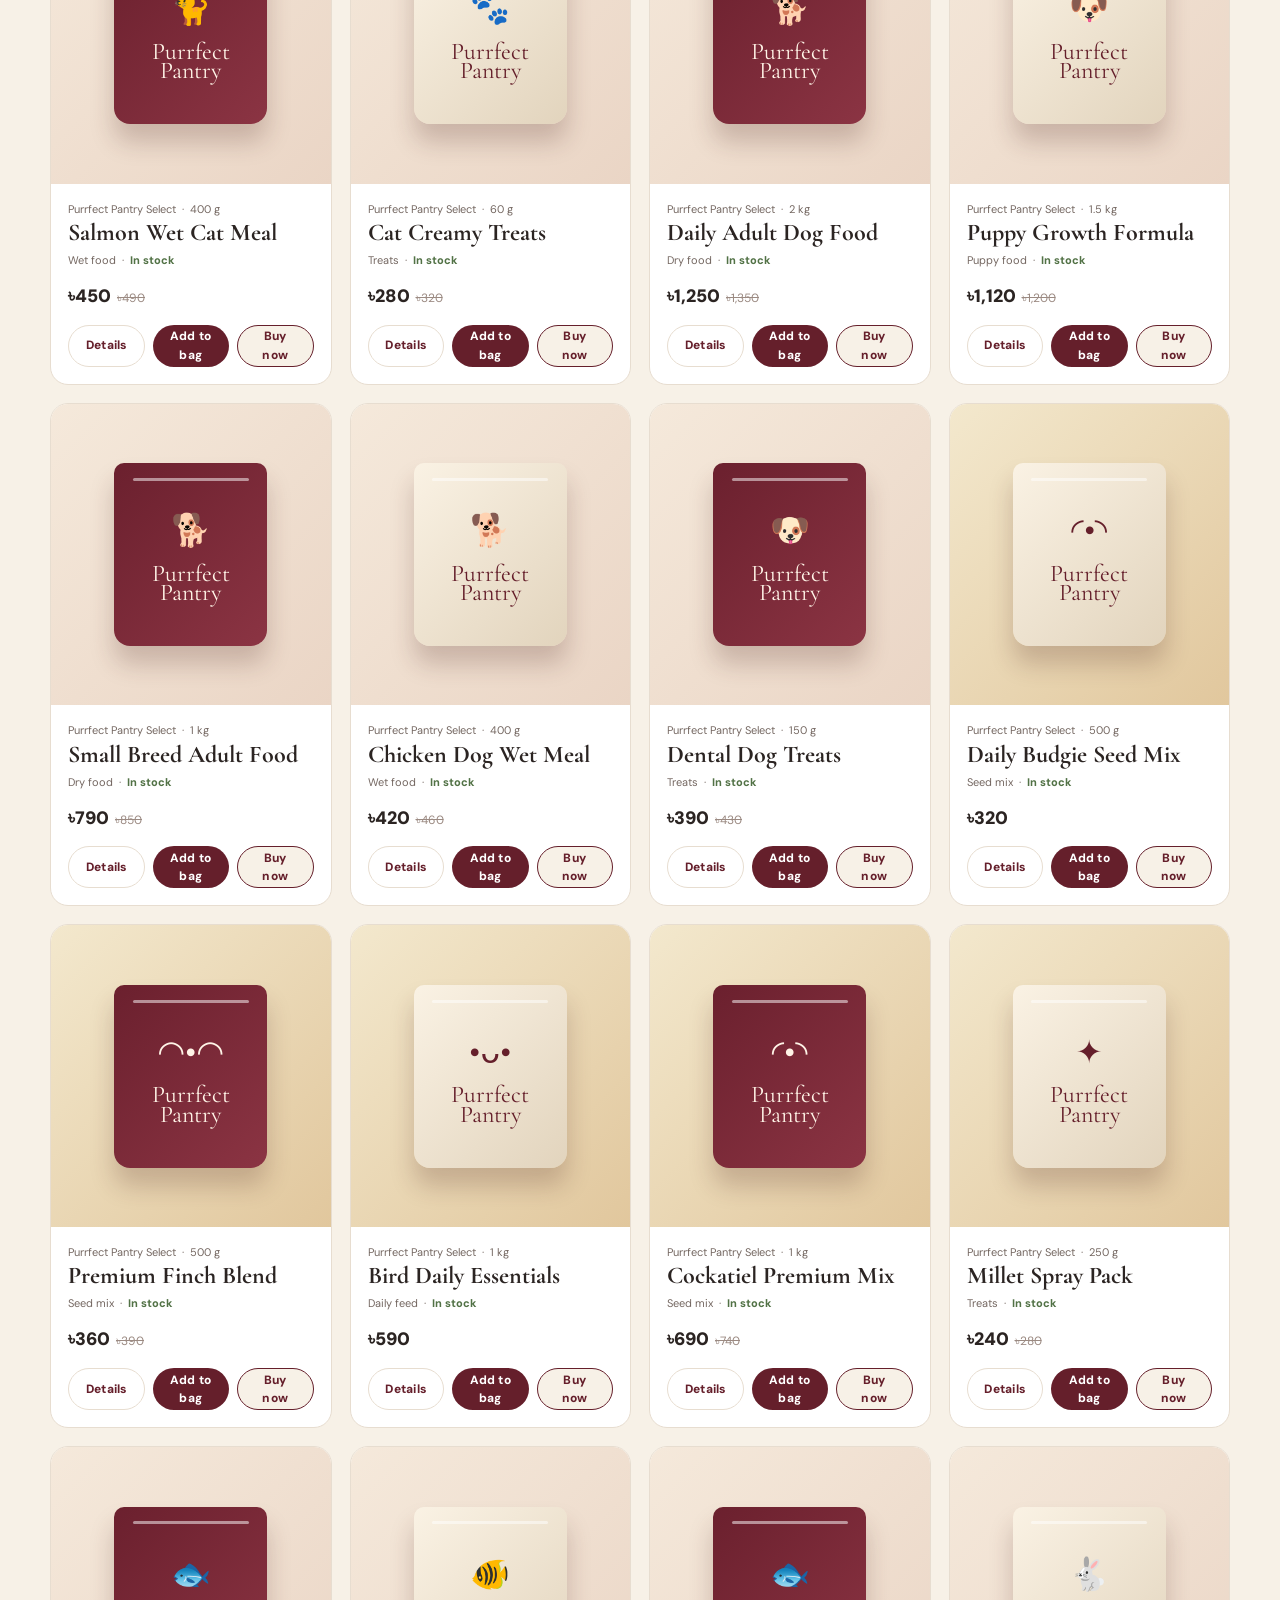
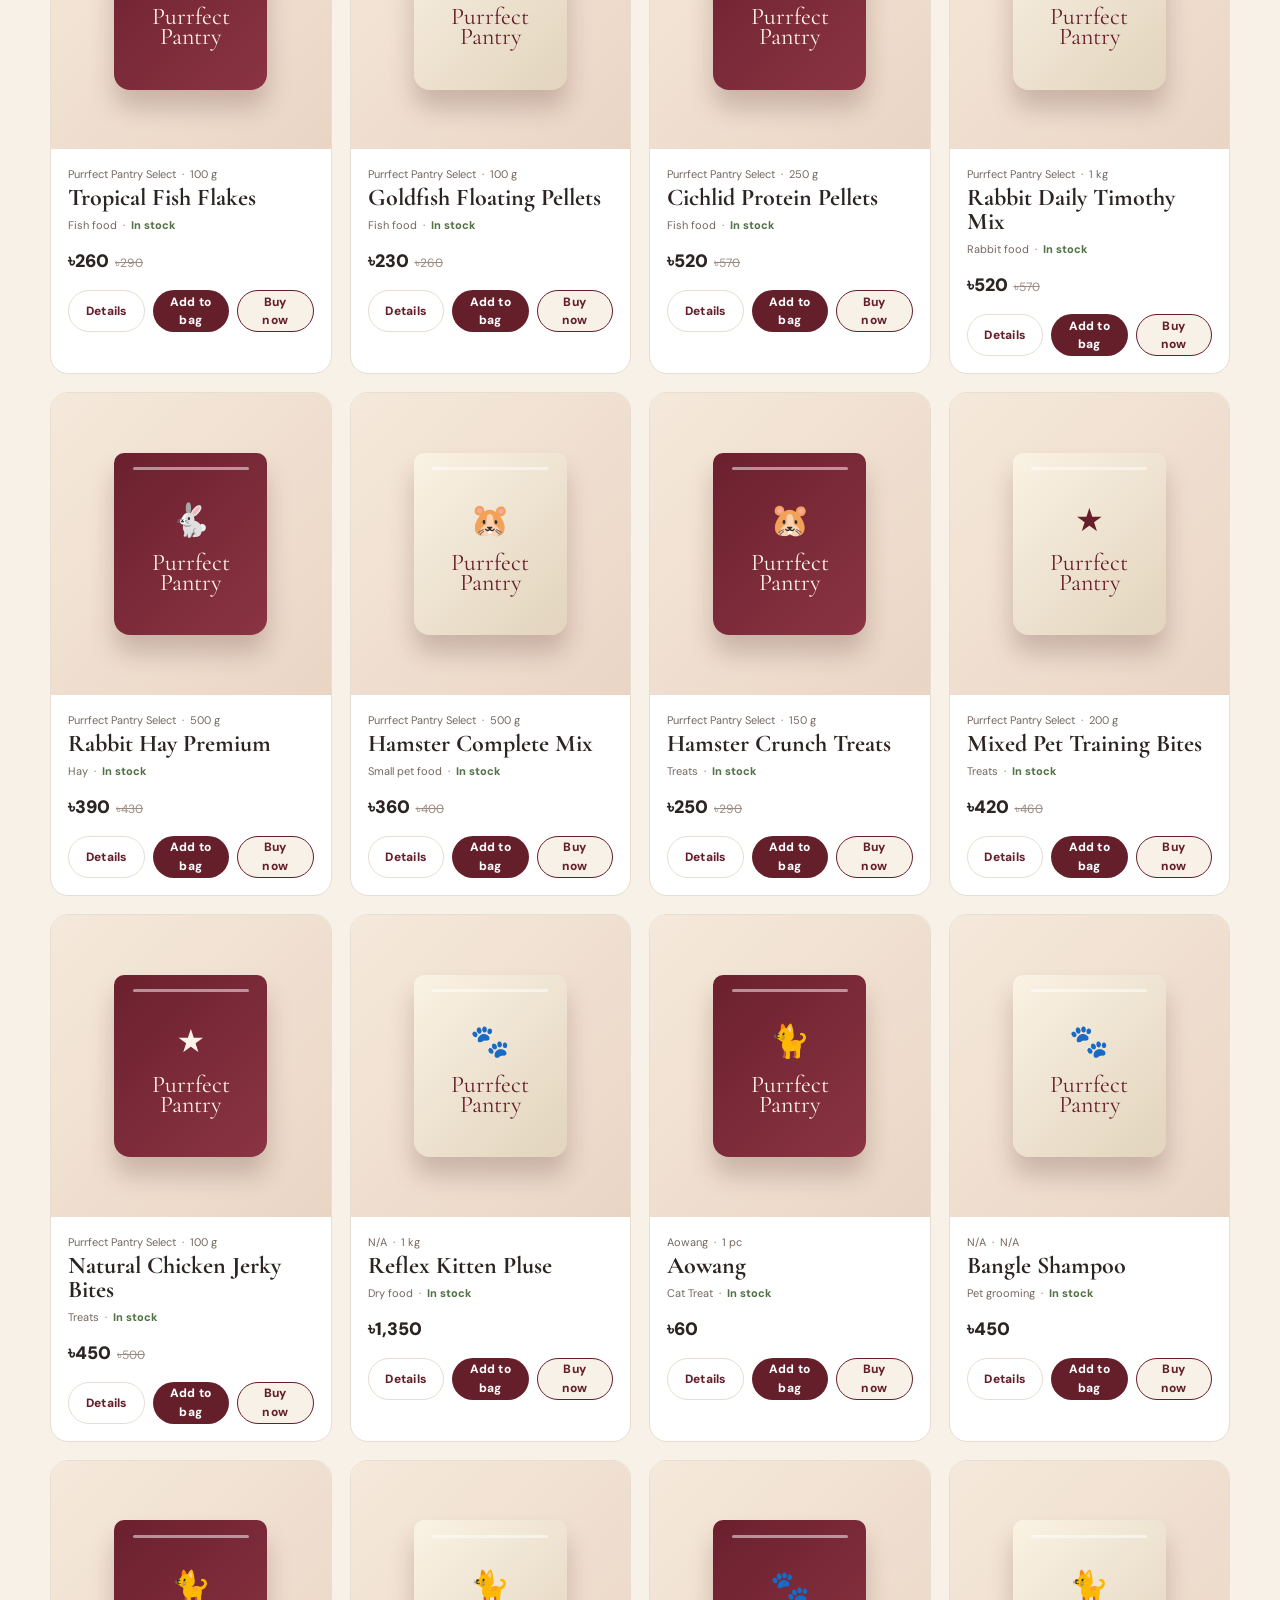
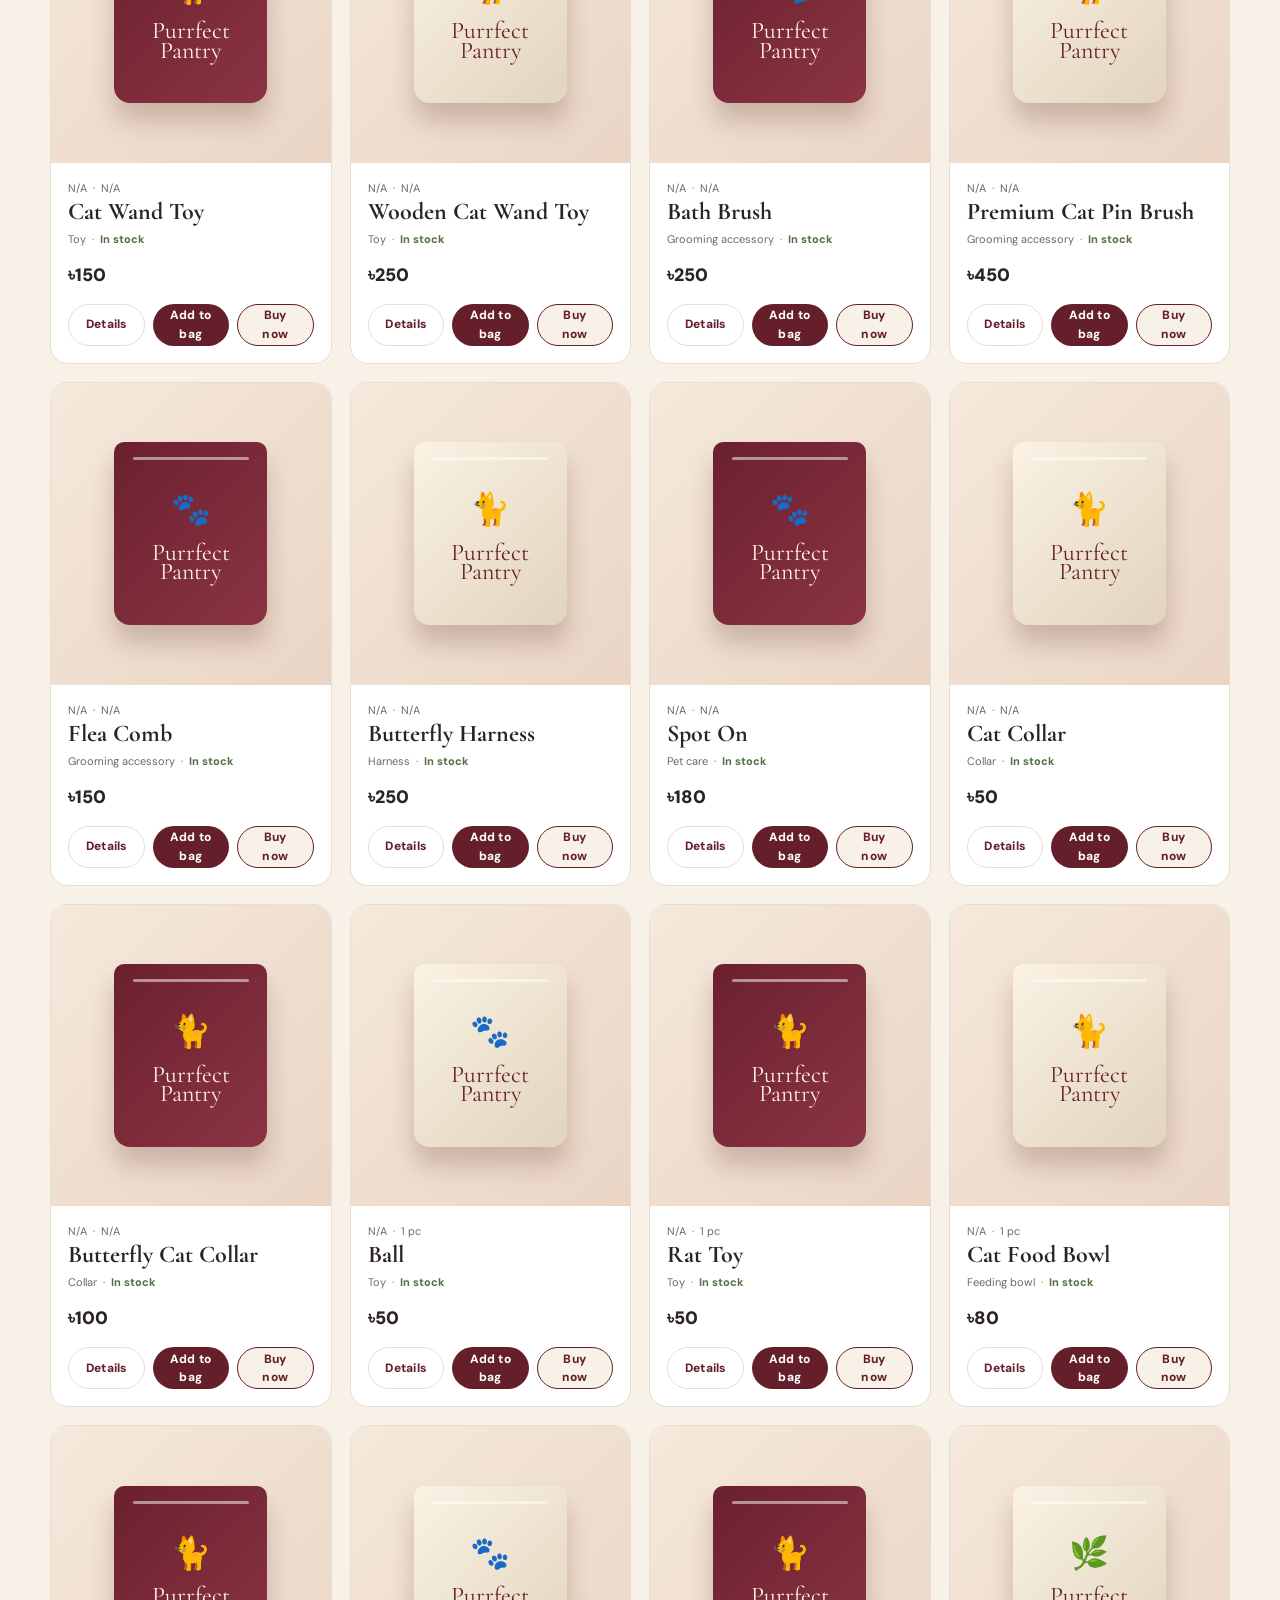
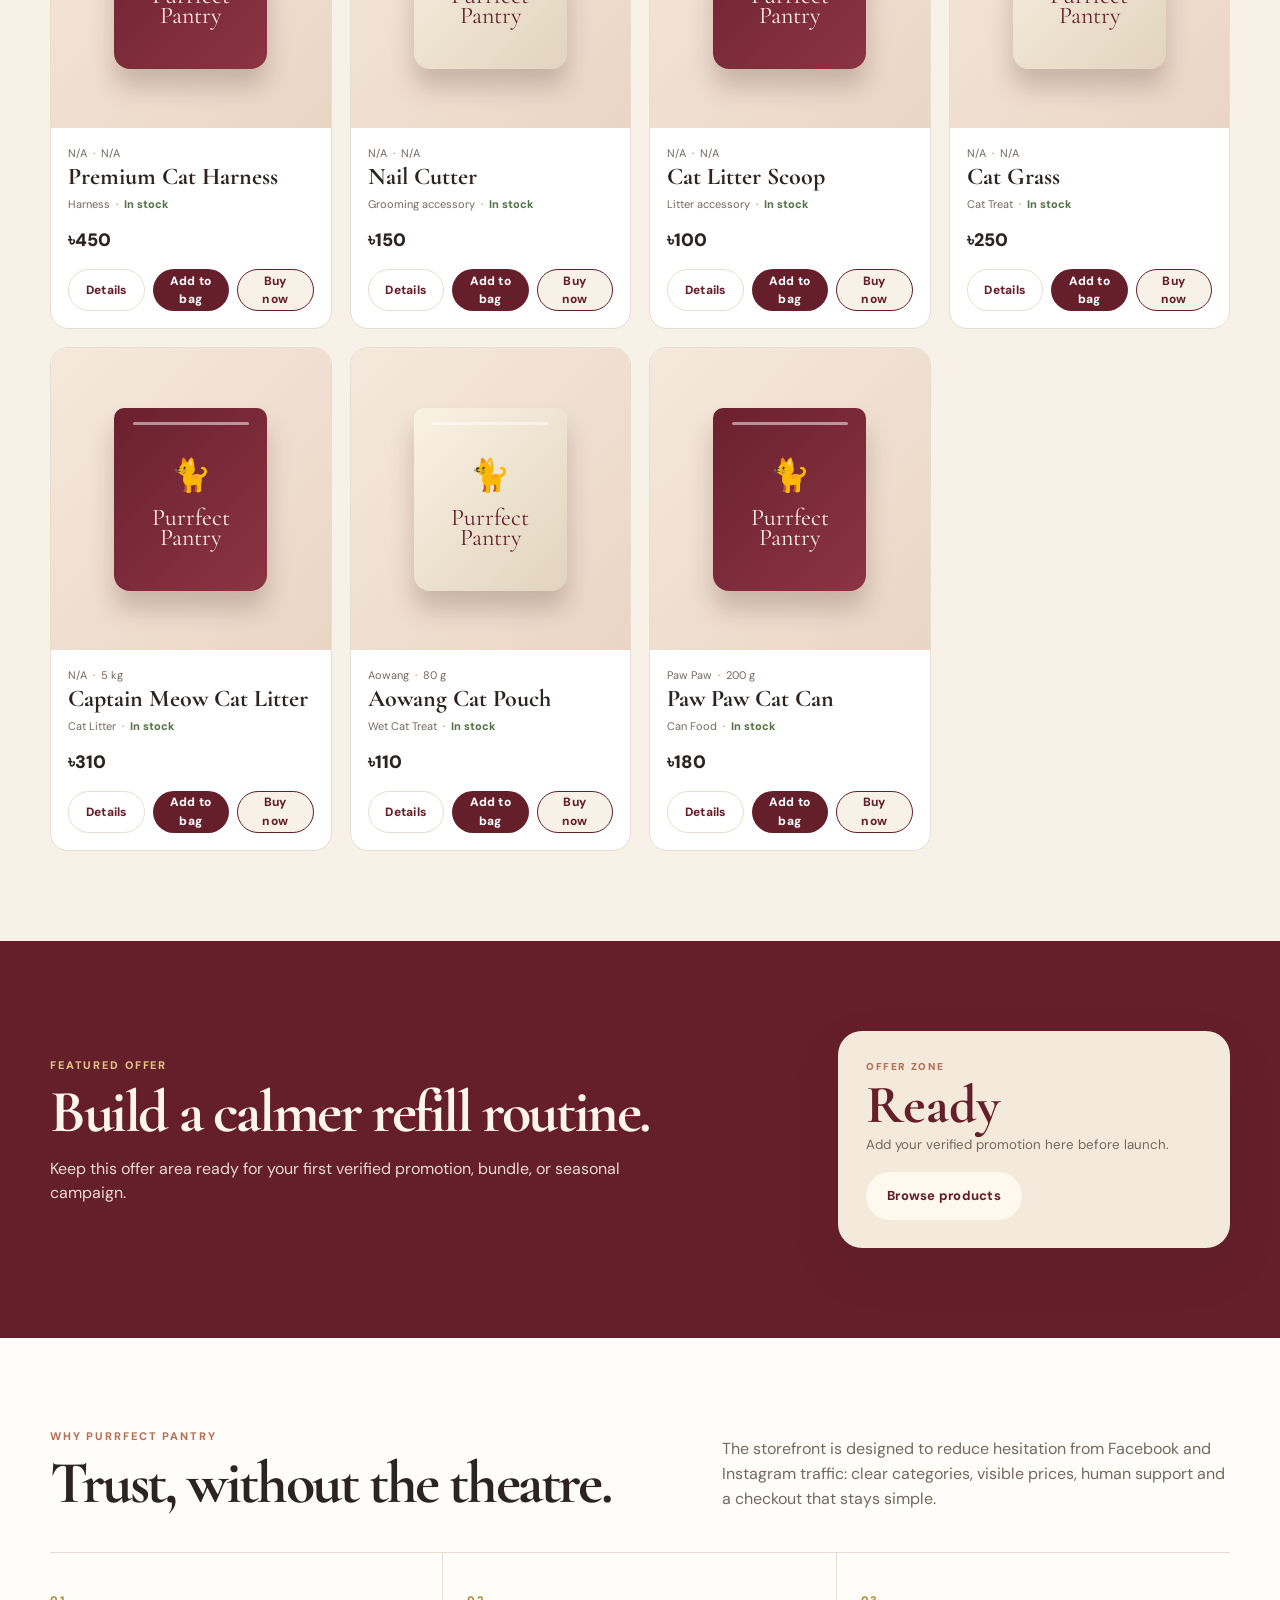
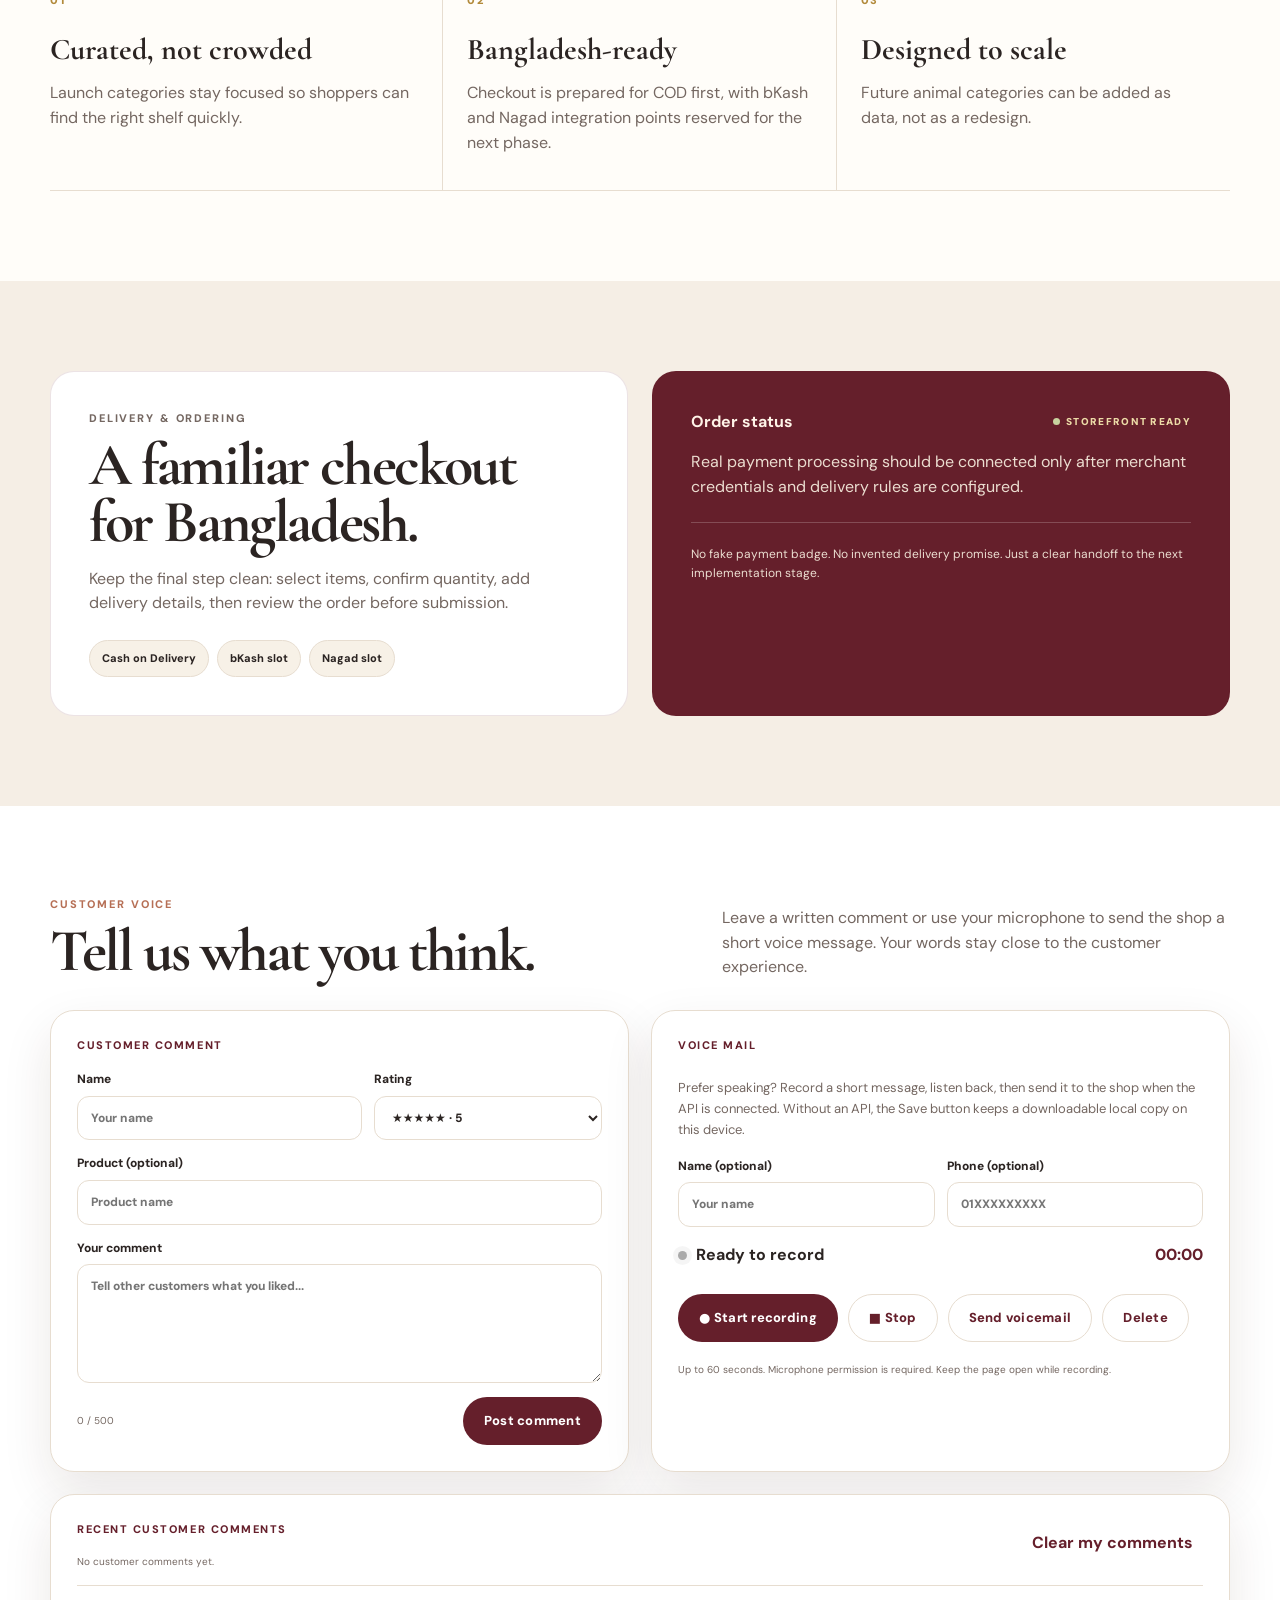
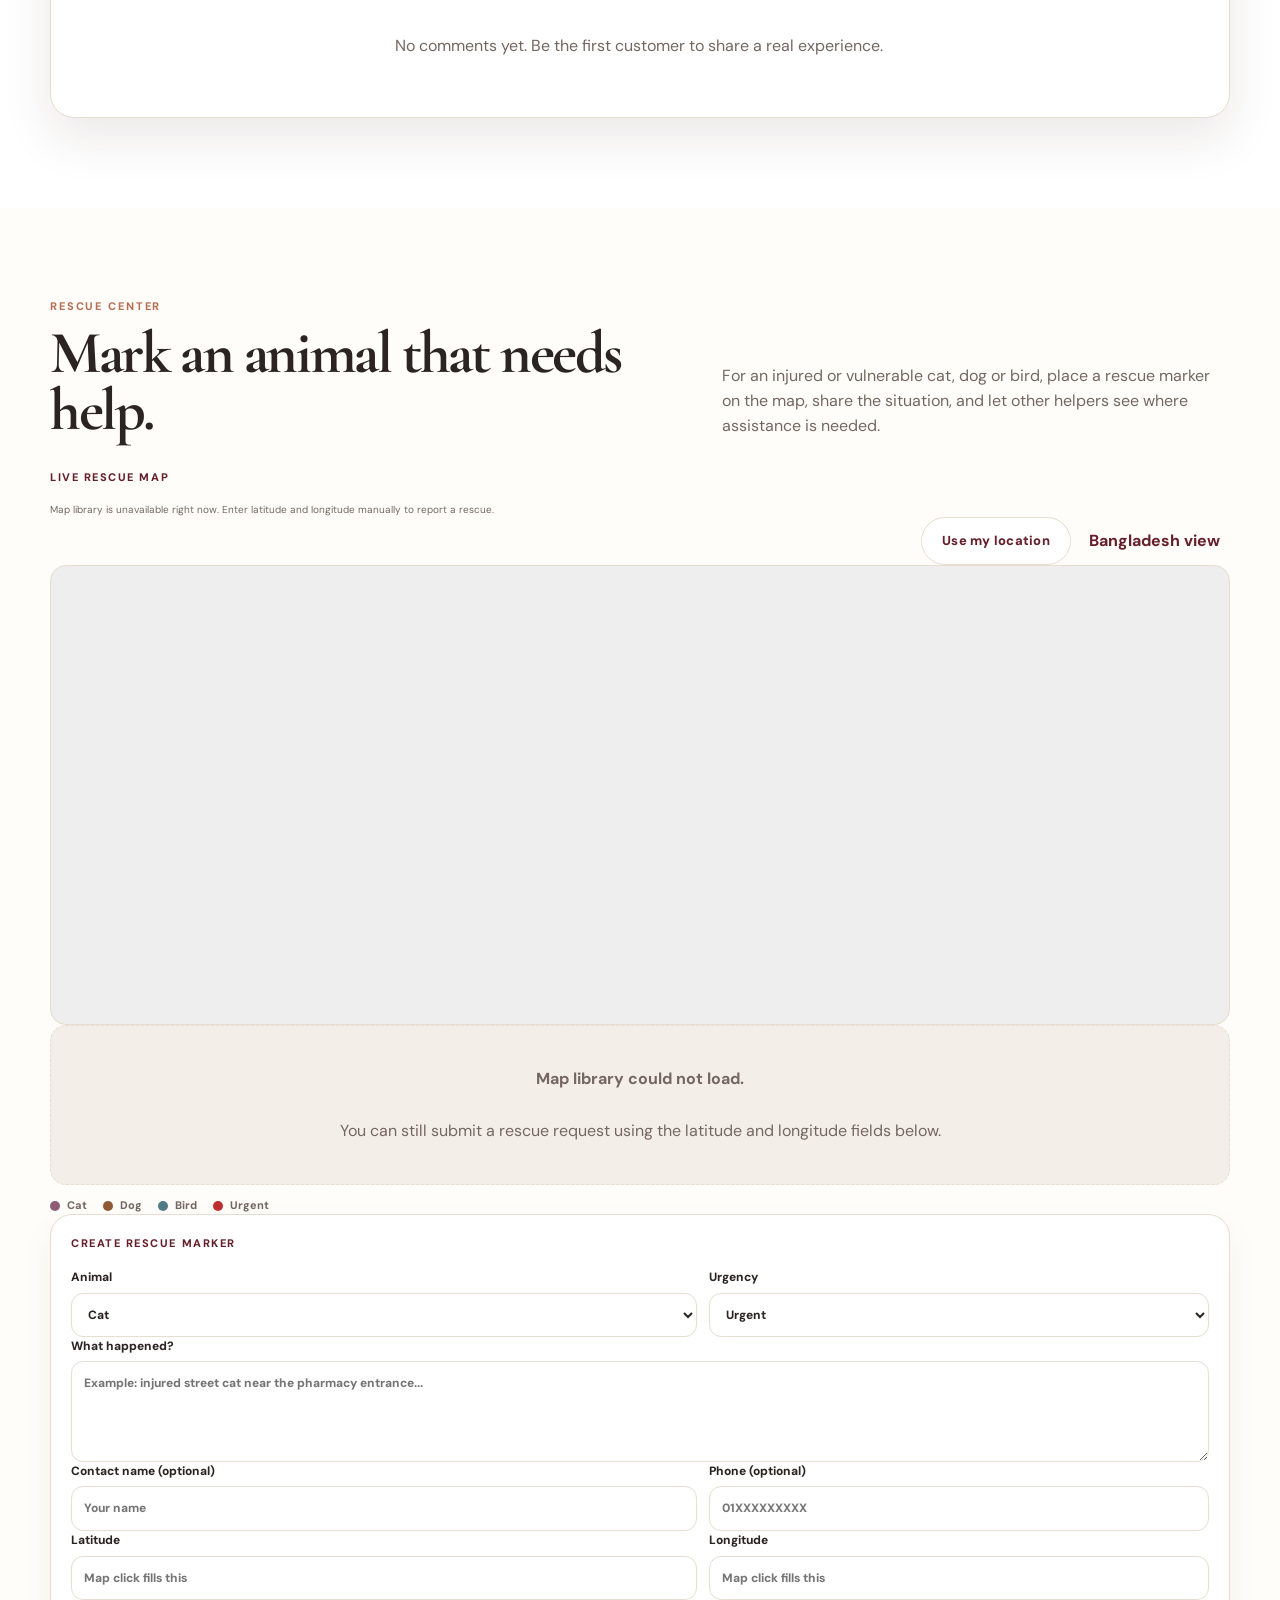
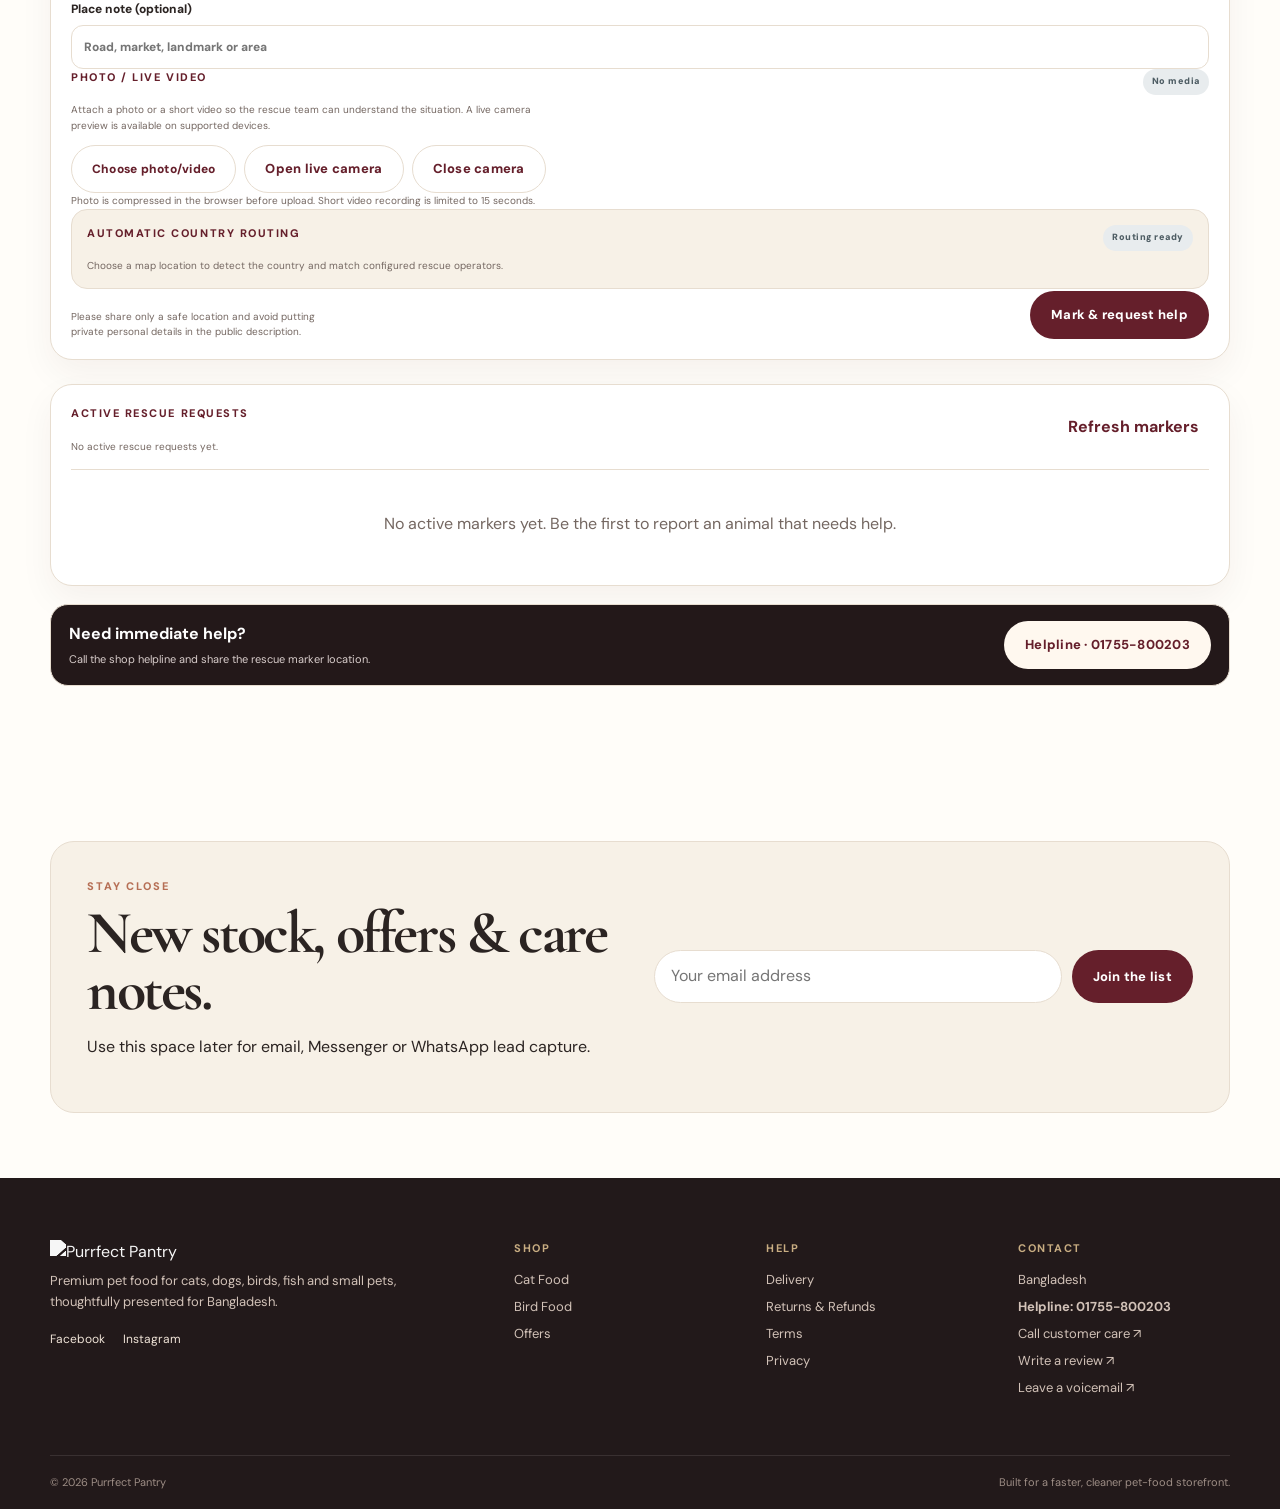
==== commit eea40f1e: "Add files via upload" ====
--- a/index.html
+++ b/index.html
@@ -138,7 +138,7 @@
           <a class="text-link" href="#all-products">View all products ↗</a>
         </div>
         <div class="filter-row" id="all-products">
-          <button class="filter active" data-filter="all">All Food</button><button class="filter" data-filter="cat">Cat</button><button class="filter" data-filter="dog">Dog</button><button class="filter" data-filter="bird">Bird</button><button class="filter" data-filter="fish">Fish</button><button class="filter" data-filter="rabbit">Rabbit</button><button class="filter" data-filter="hamster">Hamster</button><button class="filter" data-filter="treats">Treats</button>
+          <button class="filter active" data-filter="all">All Products</button><button class="filter" data-filter="cat">Cat</button><button class="filter" data-filter="dog">Dog</button><button class="filter" data-filter="bird">Bird</button><button class="filter" data-filter="fish">Fish</button><button class="filter" data-filter="rabbit">Rabbit</button><button class="filter" data-filter="hamster">Hamster</button><button class="filter" data-filter="treats">Treats</button><button class="filter" data-filter="accessories">Accessories</button><button class="filter" data-filter="toy">Toys</button><button class="filter" data-filter="harness">Harness</button><button class="filter" data-filter="belt">Collars</button><button class="filter" data-filter="bowl">Bowls</button><button class="filter" data-filter="medicine">Medicine</button><button class="filter" data-filter="scoop">Litter Tools</button><button class="filter" data-filter="cat-litter">Cat Litter</button>
         </div>
         <div class="catalog-search" role="search" aria-label="Search the food catalogue">
           <label class="catalog-search-box" for="catalogSearchInput">
@@ -146,7 +146,7 @@
             <input id="catalogSearchInput" type="search" placeholder="Search food, pet type, flavour, brand or pack size..." autocomplete="off" aria-controls="productGrid" />
             <button type="button" class="catalog-search-clear" id="catalogSearchClear" aria-label="Clear search" hidden>×</button>
           </label>
-          <span class="catalog-search-hint" id="catalogSearchHint">25 food listings · Try “cat”, “chicken”, “1 kg” or a product name.</span>
+          <span class="catalog-search-hint" id="catalogSearchHint">47 product listings · Try “cat”, “chicken”, “1 kg” or a product name.</span>
         </div>
         <div class="product-grid" id="productGrid" aria-live="polite"></div>
         <div class="empty-state" id="emptyState" hidden>No products match that search yet.</div>
